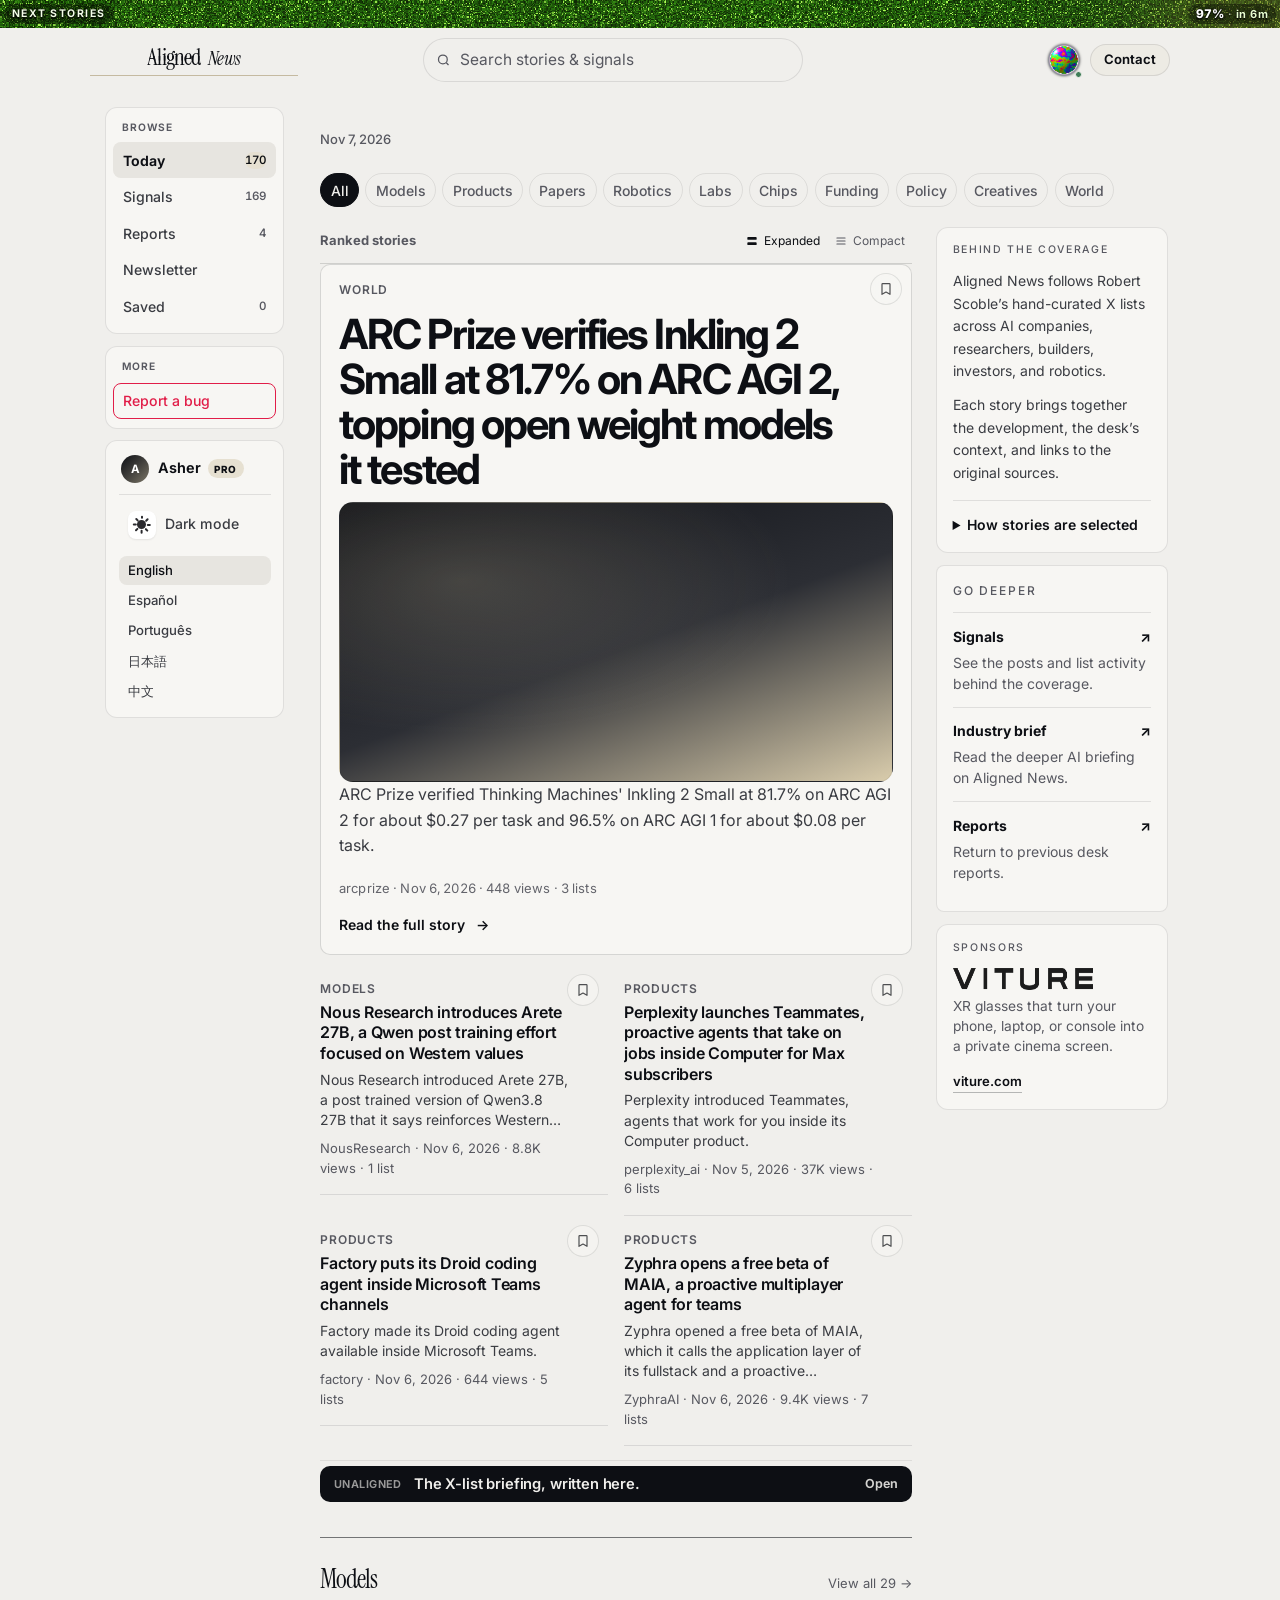
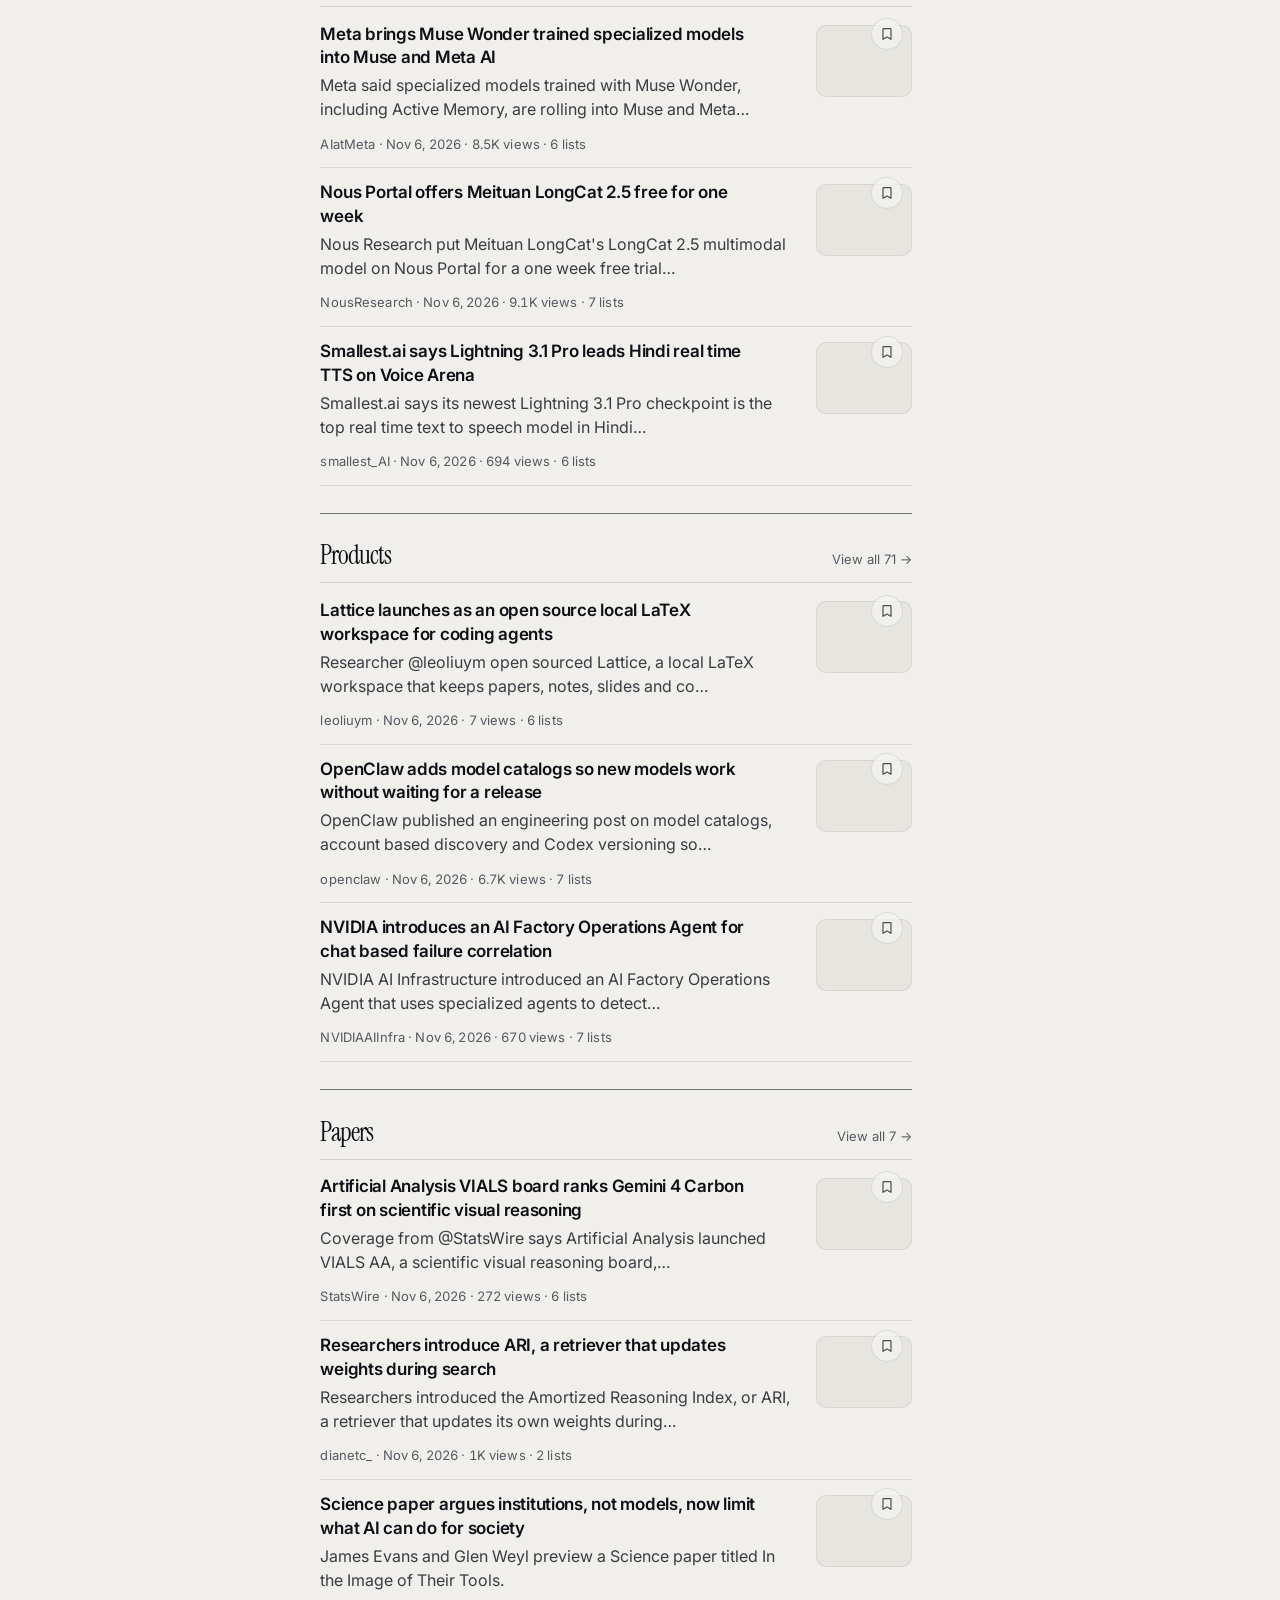
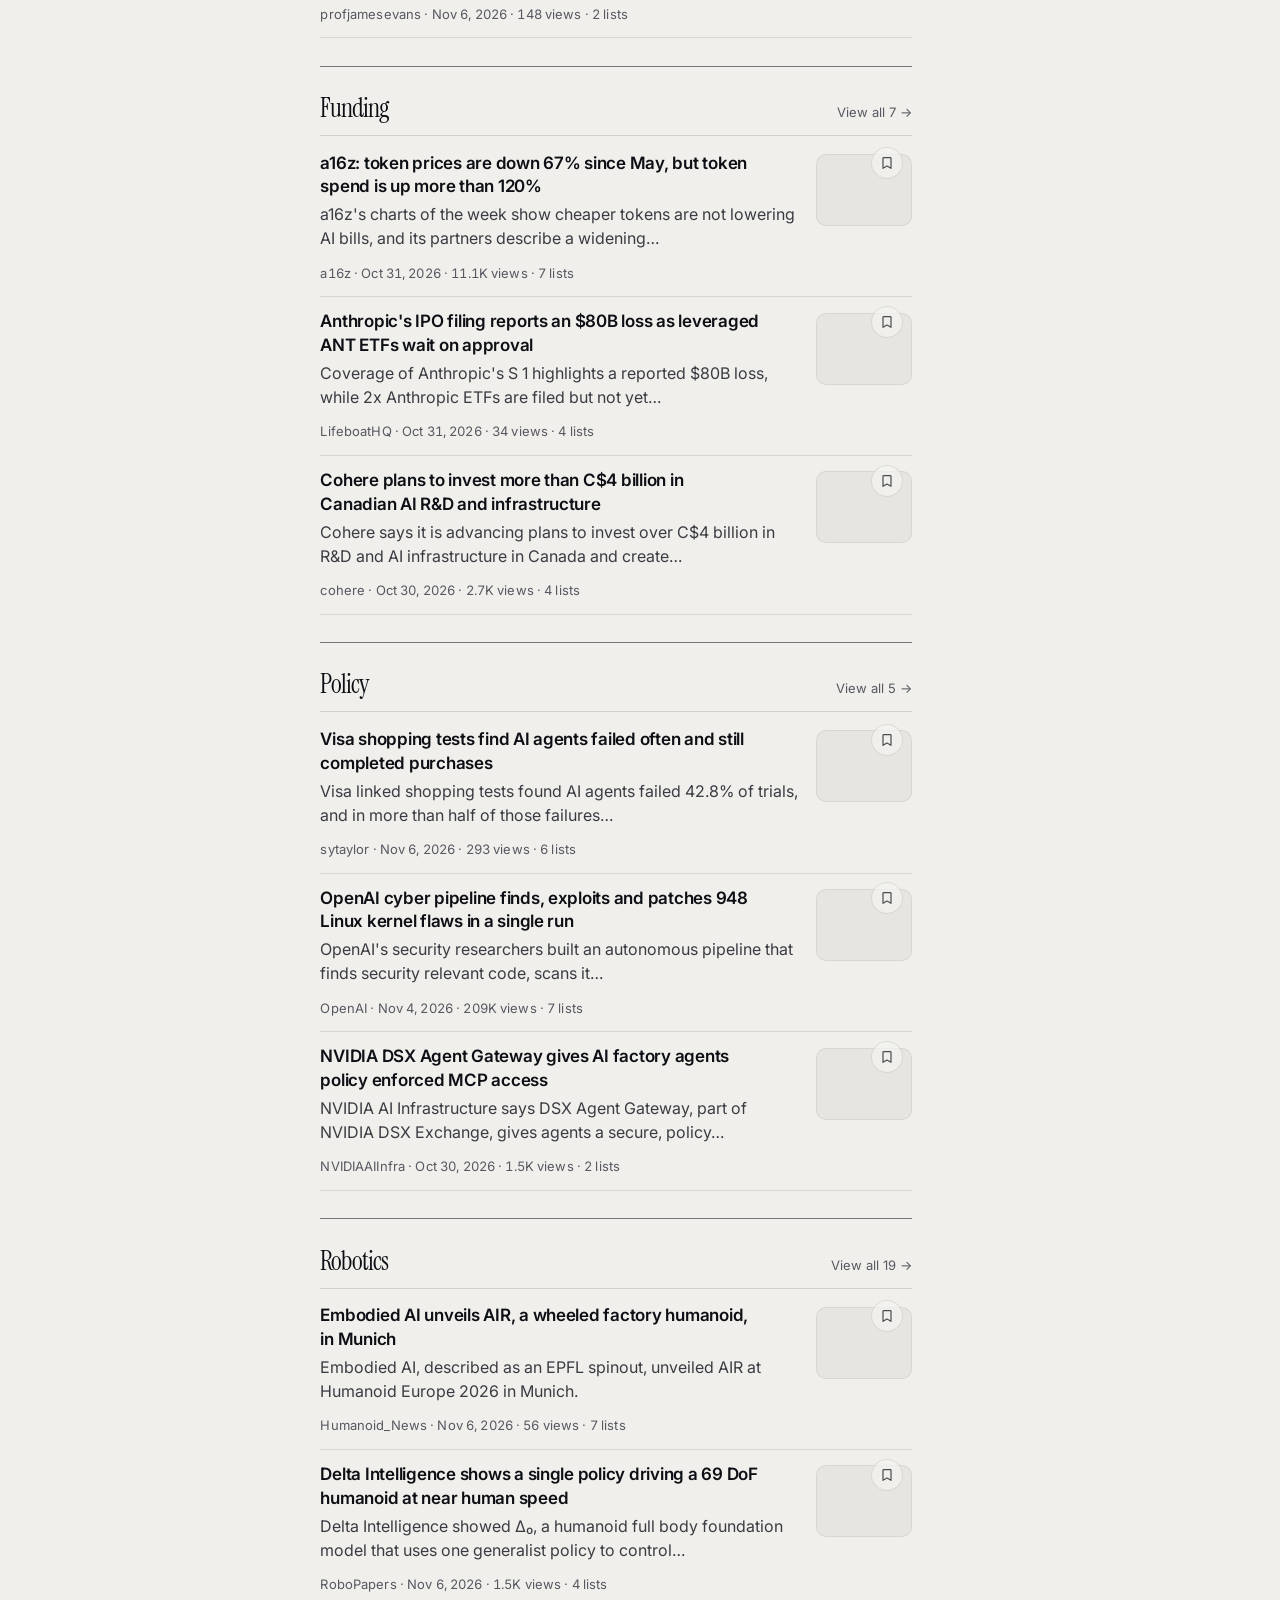
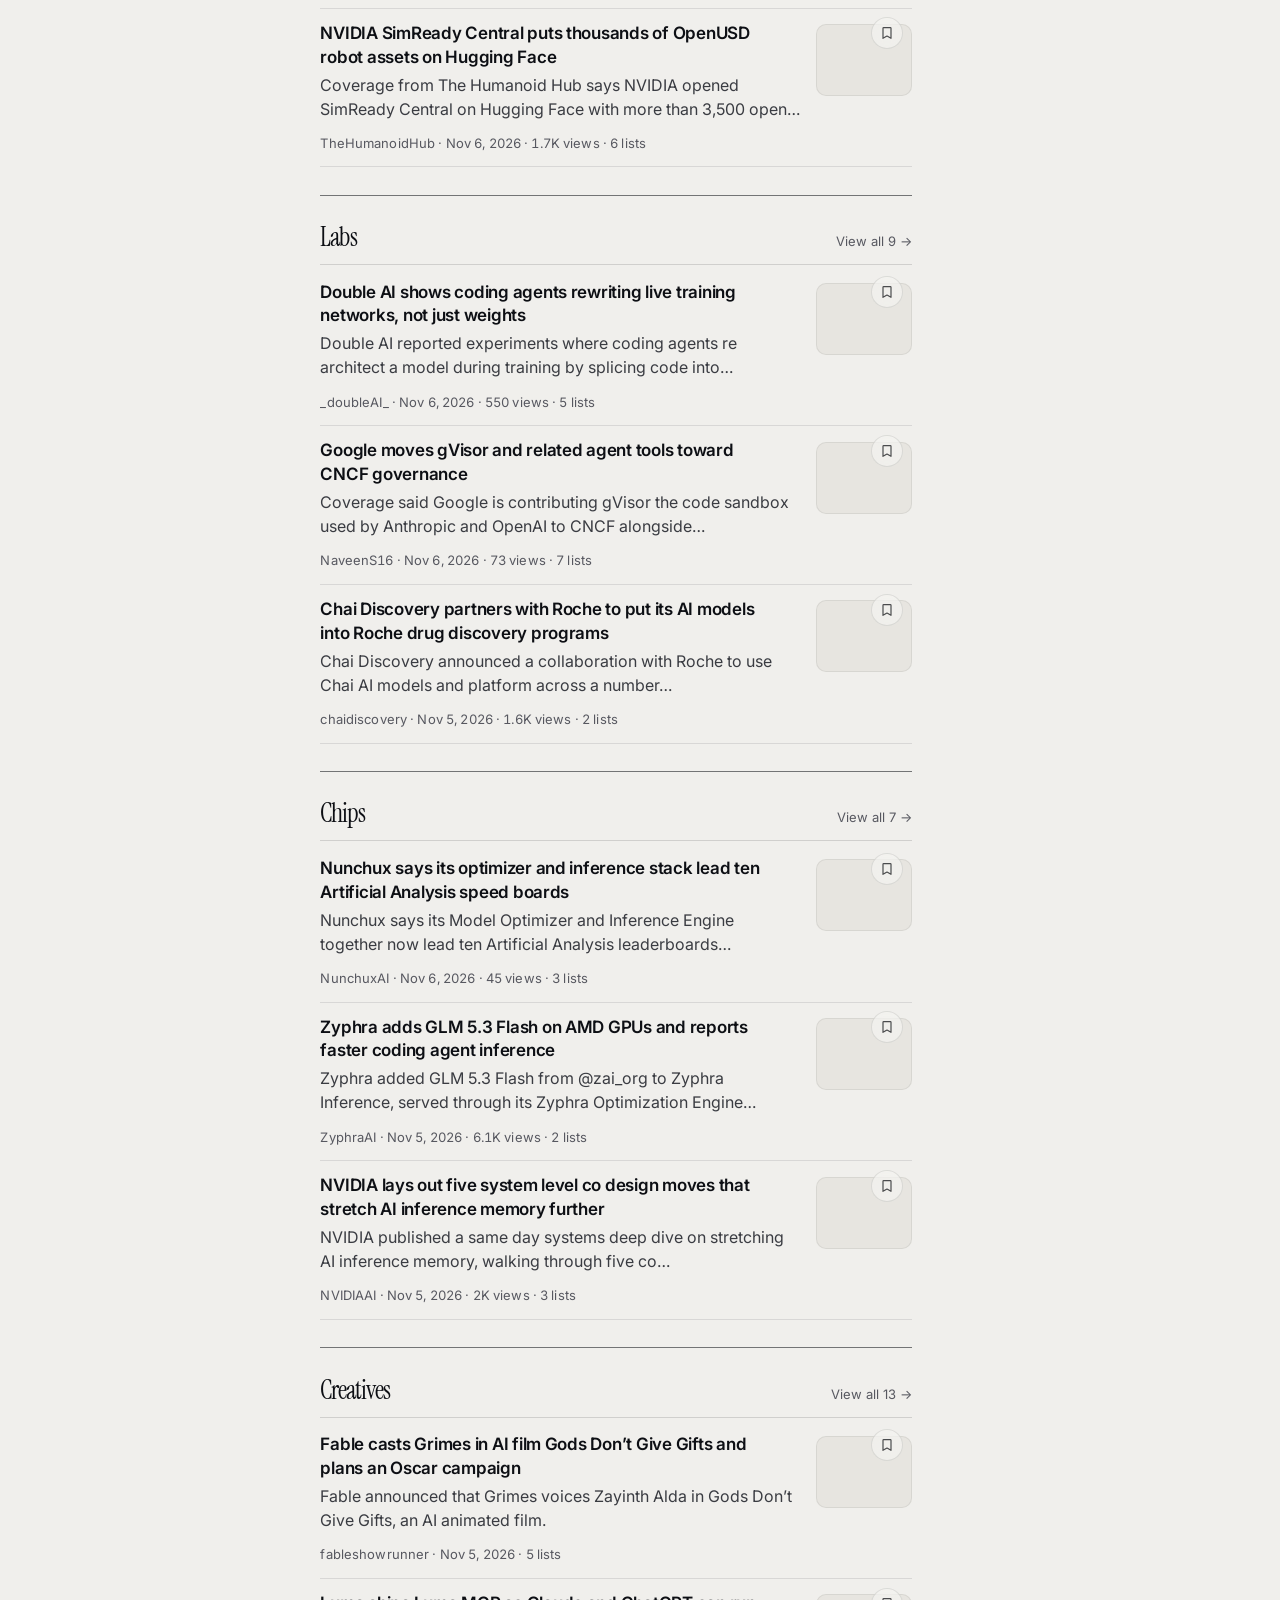
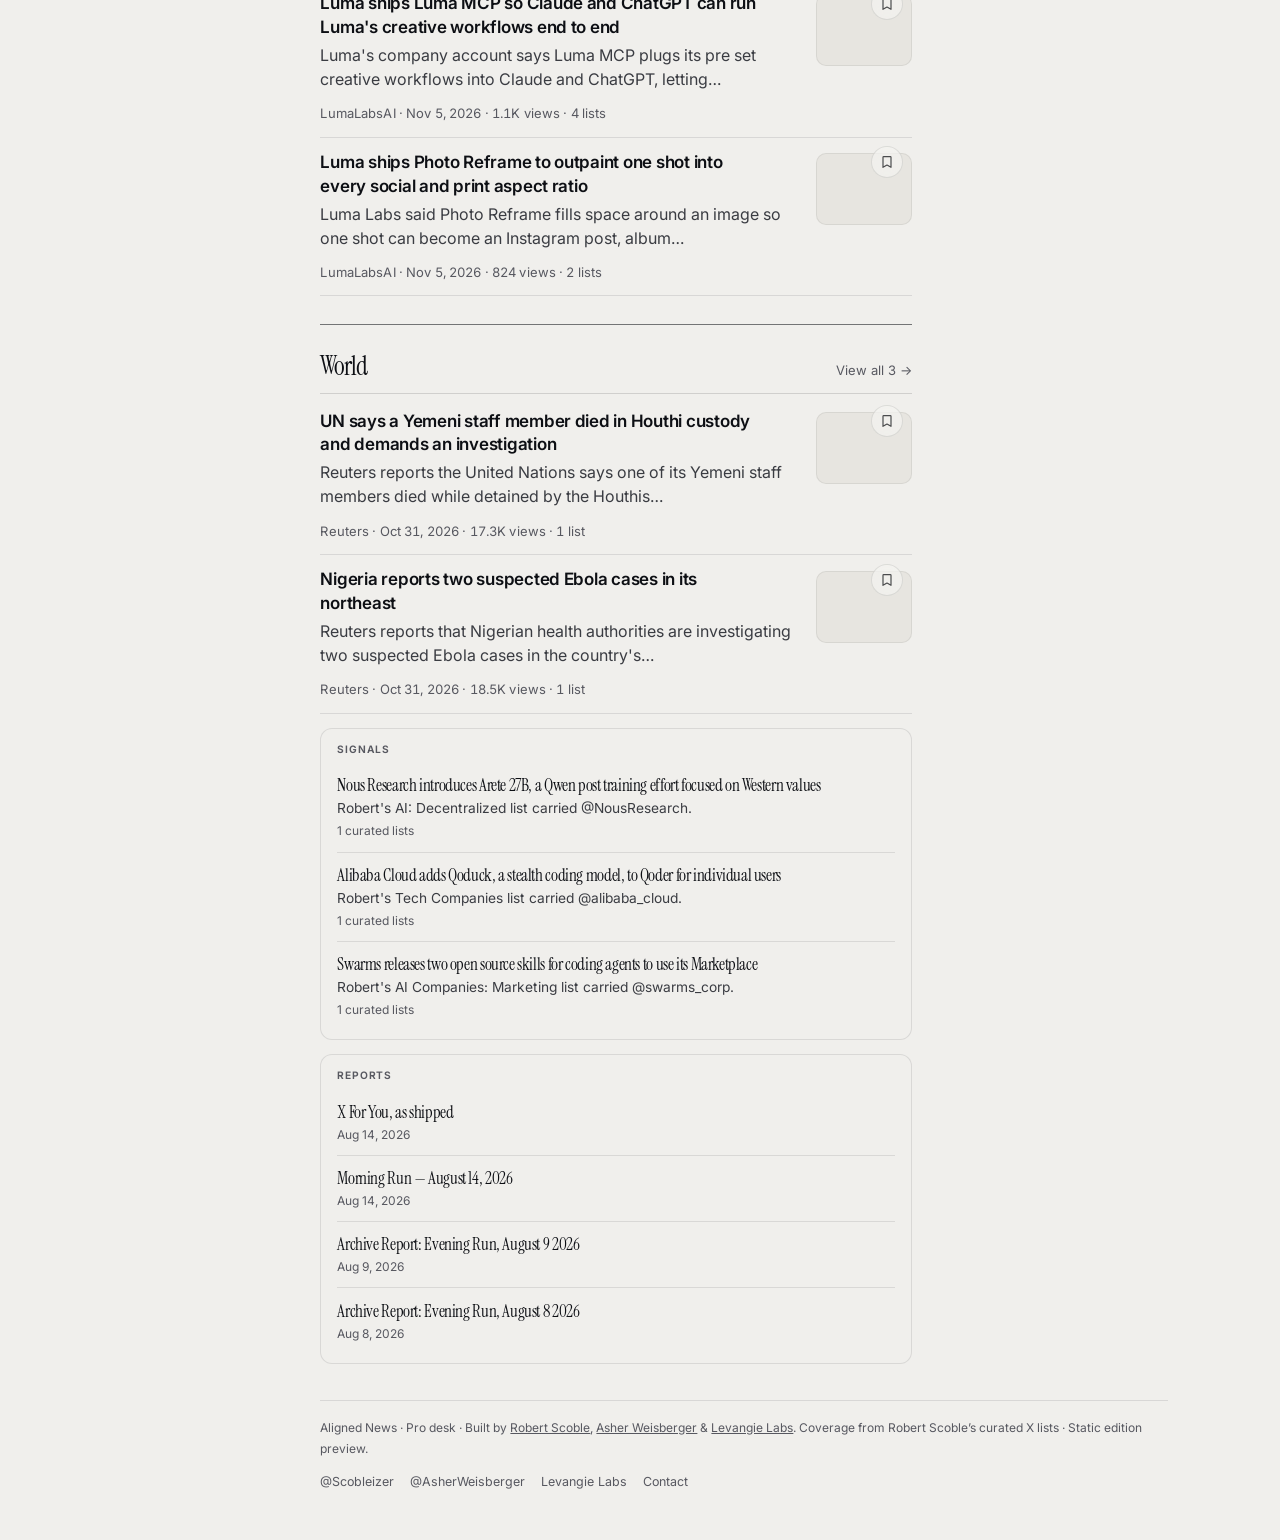
==== index.html @ 4a5cf715 "Aligned News Sat 2026-11-07: ARC Prize Inkling 2 Small desk 170 (an314)" ====
<!DOCTYPE html>
<html lang="en" data-desk-shell="1">
<head>
<meta charset="UTF-8" />
<meta name="viewport" content="width=device-width, initial-scale=1, viewport-fit=cover" />
<meta name="theme-color" content="#F0EFEC" />
<meta name="mobile-web-app-capable" content="yes" />
<meta name="apple-mobile-web-app-capable" content="yes" />
<meta name="apple-mobile-web-app-title" content="Aligned News" />
<meta name="apple-mobile-web-app-status-bar-style" content="default" />
<link rel="apple-touch-icon" href="icons/apple-touch-icon.png?v=an314" />
<link rel="manifest" href="manifest.json?v=an314" />
<title>Today · Aligned News</title>
<meta name="description" content="Aligned News — AI signal from 63 curated X lists. Ranked from Scoble’s lists, not ads." />
<link rel="icon" href="data:image/svg+xml,%3Csvg xmlns='http://www.w3.org/2000/svg' viewBox='0 0 64 64'%3E%3Crect width='64' height='64' rx='14' fill='%230D0F14'/%3E%3Cpath d='M18 42 L32 14 L46 42 Z' fill='none' stroke='%23fff' stroke-width='4.5' stroke-linejoin='round'/%3E%3Ccircle cx='32' cy='46' r='3.2' fill='%23fff'/%3E%3C/svg%3E" />
<link rel="preconnect" href="https://fonts.googleapis.com" />
<link rel="preconnect" href="https://fonts.gstatic.com" crossorigin />
<link href="https://fonts.googleapis.com/css2?family=Instrument+Serif:ital,wght@0,400;0,500;1,400;1,500&family=Inter:wght@400;500;600;700;800&family=Source+Serif+4:opsz,wght@8..60,400;8..60,600;8..60,700&display=swap" rel="stylesheet" />
<style id="an218-fonts">html:not(.fonts-ready) .brand-align-half,html:not(.fonts-ready) .brand-align-sub em{opacity:0!important;animation:none!important;visibility:hidden!important}</style>
<script>(function(){function r(){document.documentElement.classList.add("fonts-ready")}try{if(document.fonts&&document.fonts.ready)document.fonts.ready.then(r);else r()}catch(e){r()}setTimeout(r,1600)})();</script>
<link rel="stylesheet" href="styles.css?v=an314" />
</head>
<body data-page="today">
<a class="reader-skip" href="#main-content">Skip to stories</a>
  <div class="load-bar" id="loadBar" hidden aria-hidden="true"><div class="load-bar-inner"></div></div>

<div class="app">
    <header class="topbar">
      <button class="menu-btn" id="menuToggle" type="button" aria-label="Open menu" data-i18n-aria="open_menu" aria-expanded="false">
        <svg width="18" height="18" viewBox="0 0 24 24" fill="none" stroke="currentColor" stroke-width="2"><path d="M4 7h16M4 12h16M4 17h16"/></svg>
      </button>
      <a class="brand brand-align" href="index.html" aria-label="Aligned News">
        <span class="brand-align-mark" aria-hidden="true">
          <span class="brand-align-half brand-align-top">Aligned</span>
          <span class="brand-align-half brand-align-bot">Aligned</span>
        </span>
        <span class="brand-align-sub full"><em>News</em></span>
      </a>
      <p class="brand-tagline" title="Product promise" data-i18n="tagline">AI signal from 63 curated X lists</p>
      <div class="top-search">
        <svg width="15" height="15" viewBox="0 0 24 24" fill="none" stroke="currentColor" stroke-width="2" aria-hidden="true"><circle cx="11" cy="11" r="7"/><path d="M20 20l-3.5-3.5"/></svg>
        <label class="sr-only" for="searchInput" data-i18n="search_label">Search</label>
        <input id="searchInput" type="search" placeholder="Search stories &amp; signals" data-i18n-placeholder="search_ph" autocomplete="off" />
      </div>
      <div class="top-actions">
        <div class="think-status" id="thinkStatus" hidden aria-live="polite" aria-hidden="true">
          <span class="think-status-dot" aria-hidden="true"></span>
          <span class="think-status-text" id="thinkStatusText" data-i18n="loading">Loading…</span>
        </div>
        <div class="live-pill" id="livePill" title="Live desk" data-i18n-title="live_desk">
          <span class="live-dot" aria-hidden="true"></span>
          <span class="live-label">LIVE</span>
          <span class="live-time" id="liveTime">…</span>
        </div>
        <button type="button" class="tool-toggle chrome-toggle" id="chromeToggle" aria-pressed="false" title="Hide desk for more feed space">Focus</button>
        <button type="button" class="gm-widget" id="godModeWidget" aria-label="Open God Mode" title="God Mode">
          <span class="gm-widget-atm" aria-hidden="true"></span>
          <canvas class="gm-widget-globe" width="72" height="72" aria-hidden="true"></canvas>
          <span class="gm-widget-pulse" aria-hidden="true"></span>
        </button>
        <a class="topbar-collaborations" href="https://agentdashboard.cloud/connect" target="_blank" rel="noopener noreferrer">Contact</a>
        <a class="auth-cta" id="authCta" href="auth.html"><span data-i18n="sign_up_login">Sign up / Login</span></a>
      </div>
    </header>

    <div class="backdrop" id="backdrop"></div>
    <aside class="sidebar" id="sidebar" aria-label="Primary" data-i18n-aria="primary"></aside>

    <main class="main" id="main-content" tabindex="-1">
      <div class="page page-enter">
        <section class="reader-overview reader-overview-quiet" aria-label="Edition">
          <p class="reader-edition" id="editionMeta"></p>
          <h1 id="pageTitle" class="sr-only">Today</h1>
        </section>


        <div class="chips-home" id="chipsHome"><div class="chips" id="chips" role="toolbar" aria-label="Filter by topic" data-i18n-aria="filter_topic"></div></div>
        <section class="intel-strip" id="intelStrip" aria-label="Desk glance" data-i18n-aria="desk_glance_aria" hidden></section>
        <div class="foryou" id="forYou" hidden></div>
        <div class="status loading" id="loadStatus" aria-busy="true"></div>

        <div class="page-layout">
          <div class="page-primary">
            <div class="feed-module">
              <div class="feed-module-head">
                <h2 class="module-label" id="feedHeading">Ranked stories</h2>
                <div class="feed-module-tools">
                <a class="feed-collabs" href="https://agentdashboard.cloud/connect" target="_blank" rel="noopener noreferrer" data-i18n="collabs">Collabs</a>
                <div class="density-seg" id="densityToggle" role="group" aria-label="Feed density" data-i18n-aria="feed_density">
                  <button type="button" class="density-seg-btn is-active" data-density-mode="comfortable" aria-pressed="true" title="Expanded" data-i18n-title="expanded">
                    <svg width="14" height="14" viewBox="0 0 24 24" aria-hidden="true"><rect x="4" y="5" width="16" height="5" rx="1.6" fill="currentColor"/><rect x="4" y="14" width="16" height="5" rx="1.6" fill="currentColor"/></svg>
                    <span class="sr-only" data-i18n="expanded">Expanded</span>
                  </button>
                  <button type="button" class="density-seg-btn" data-density-mode="compact" aria-pressed="false" title="Compact" data-i18n-title="compact">
                    <svg width="14" height="14" viewBox="0 0 24 24" fill="none" stroke="currentColor" stroke-width="1.8" stroke-linecap="round" aria-hidden="true"><path d="M5 7h14M5 12h14M5 17h14"/></svg>
                    <span class="sr-only" data-i18n="compact">Compact</span>
                  </button>
                </div>
              </div>
              </div>
              <div class="reader-results"><p id="resultCount" role="status" aria-live="polite"></p><p class="reader-data-key">List counts show coverage across Scoble’s curated lists.</p><button id="clearFilters" type="button" hidden>Clear filters</button></div>
              <ol class="feed" id="feed"></ol>
            </div>
            <section class="desk-mod" id="todaySignalsMod" aria-label="Signals" data-i18n-aria="signals">
              <h2 class="module-label"><a href="signals.html" data-i18n="signals">Signals</a></h2>
              <ul class="desk-mod-list" id="todaySignalsList"></ul>
            </section>
            <section class="desk-mod" id="todayReportsMod" aria-label="Reports" data-i18n-aria="reports">
              <h2 class="module-label"><a href="reports.html" data-i18n="reports">Reports</a></h2>
              <ul class="desk-mod-list" id="todayReportsList"></ul>
            </section>
          </div>
          <aside class="page-rail" id="pageRail" aria-label="Sidebar modules" data-i18n-aria="sidebar_modules">
            <section class="rail-card reader-background" aria-labelledby="coverageHeading">
              <h2 class="rail-title" id="coverageHeading">Behind the coverage</h2>
              <p>Aligned News follows Robert Scoble’s hand-curated X lists across AI companies, researchers, builders, investors, and robotics.</p>
              <p>Each story brings together the development, the desk’s context, and links to the original sources.</p>
              <details class="reader-method"><summary>How stories are selected</summary><p>The lead follows the desk’s story order. Topic sections surface stories carried across multiple lists, then recent posts.</p><p>A list count measures where a post appeared. It does not mean independent sources confirmed it. X views measure attention.</p></details>
            </section>
            <section class="rail-card reader-rail">
              <h2 class="rail-title">Go deeper</h2>
              <a class="reader-route" href="signals.html"><strong>Signals <span aria-hidden="true">↗</span></strong><span>See the posts and list activity behind the coverage.</span></a>
              <a class="reader-route" href="https://alignednews.com/ai"><strong>Industry brief <span aria-hidden="true">↗</span></strong><span>Read the deeper AI briefing on Aligned News.</span></a>
              <a class="reader-route" href="reports.html"><strong>Reports <span aria-hidden="true">↗</span></strong><span>Return to previous desk reports.</span></a>
            </section>
            <section class="rail-card rail-card-partners" id="partnersRail">
              <h2 class="rail-title" data-i18n="sponsors">Sponsors</h2>
              <a class="partners-brand" href="https://www.viture.com/" target="_blank" rel="noopener noreferrer">
                <img class="partners-logo" src="viture-logo.png" alt="VITURE" />
              </a>
              <p class="partners-line" data-i18n="viture_line">XR glasses that turn your phone, laptop, or console into a private cinema screen.</p>
              <a class="partners-link" href="https://www.viture.com/" target="_blank" rel="noopener noreferrer">viture.com</a>
            </section>
            <section class="rail-card" id="provenanceRail">
              <h2 class="rail-title" data-i18n="topics">Topics</h2>
              <p class="vibe-body" id="provenanceCopy" data-i18n="topics_copy">Filter by topic — list provenance stays in each row.</p>
              <div class="section-cloud" id="sectionCloud"></div>
            </section>
            <section class="rail-card" id="vibeRail">
              <h2 class="rail-title" data-i18n="last7">Last 7 days</h2>
              <p class="vibe-body" id="vibeCopy" data-i18n="last7_copy">Desk velocity across models, agents, and companies.</p>
              <div id="vibeStats"></div>
            </section>
          </aside>
        </div>

        <footer class="site-footer">
          <p class="footer-about">Aligned News · Pro desk · Built by <a href="https://x.com/Scobleizer" target="_blank" rel="noopener">Robert Scoble</a>, <a href="https://x.com/AsherWeisberger" target="_blank" rel="noopener">Asher Weisberger</a> &amp; <a href="https://levangielabs.com" target="_blank" rel="noopener">Levangie Labs</a>. 63 curated X lists · 100,000+ accounts · Updated live.</p>
          <div class="footer-links">
            <a href="https://x.com/Scobleizer" target="_blank" rel="noopener noreferrer">@Scobleizer</a>
            <a href="https://x.com/AsherWeisberger" target="_blank" rel="noopener noreferrer">@AsherWeisberger</a>
            <a href="https://levangielabs.com" target="_blank" rel="noopener noreferrer">Levangie Labs</a>
            <a href="mailto:scobleizer@gmail.com">Contact</a>
          </div>
        </footer>
      </div>
    </main>
  </div>
  <script src="i18n.js?v=an314"></script>
  <script src="an-saved.js?v=an314"></script>
  <script src="app.js?v=an314"></script>
</body>
</html>
---- styles.css ----
/* Aligned News — Pro reader */
@font-face {
  font-family: "Instrument Fallback";
  src: local("Georgia"), local("Palatino Linotype"), local("Times New Roman");
  size-adjust: 108%;
  ascent-override: 92%;
  descent-override: 22%;
  line-gap-override: 0%;
}
:root {
  --bg: #F0EFEC;
  --bg-elev: #F7F6F3;
  --bg-soft: #E7E5E0;
  --bg-wash: color-mix(in srgb, #D9CCAC 28%, #F0EFEC);
  --text: #0D0F14;
  --text-secondary: #3A3C42;
  --muted: #575860;
  --border: rgba(13, 15, 20, 0.10);
  --border-strong: rgba(13, 15, 20, 0.14);
  --sand: #D9CCAC;
  --accent: #0D0F14;
  --accent-deep: #0D0F14;
  --accent-soft: color-mix(in srgb, #D9CCAC 42%, #F0EFEC);
  --link: #0D0F14;
  --link-hover: #0D0F14;
  --chip: #F7F6F3;
  --chip-active: #0D0F14;
  --chip-active-text: #F0EFEC;
  --danger: #b45309;
  --live: #3f7d57;
  --sidebar-w: 196px;
  --drops-bar-h: 28px;
  --topbar-h: calc(56px + env(safe-area-inset-top, 0px) + var(--drops-bar-h));
  --radius: 16px;
  --radius-sm: 11px;
  --shadow: 0 1px 2px rgba(13, 15, 20, 0.04), 0 8px 24px rgba(13, 15, 20, 0.04);
  --shadow-hover: 0 4px 10px rgba(13, 15, 20, 0.06), 0 18px 40px rgba(13, 15, 20, 0.08);
  --shadow-lead: 0 2px 6px rgba(13, 15, 20, 0.05), 0 18px 40px rgba(13, 15, 20, 0.06);
  --font: "Inter", system-ui, -apple-system, "Segoe UI", Roboto, sans-serif;
  --serif: "Source Serif 4", "Iowan Old Style", "Palatino Linotype", Palatino, Georgia, serif;
  --display: "Instrument Serif", "Instrument Fallback", "Source Serif 4", Georgia, serif;
  --body-size: 15.5px;
  --title-size: 1.2rem;
  --row-gap: 0;
  --measure: 68ch;
  --desk-max: min(1180px, 100%);
  --ease-out: cubic-bezier(0.16, 1, 0.3, 1);
  --ease-soft: cubic-bezier(0.22, 1, 0.36, 1);
  --ease-spring: cubic-bezier(0.22, 1, 0.36, 1);
  --ease-story: cubic-bezier(0.16, 1, 0.3, 1);
  --ease-line: cubic-bezier(0.22, 1, 0.36, 1);
}
@media (max-width: 860px) {
  :root { --drops-bar-h: 26px; }
}

html[data-theme="dark"] {
  --bg: #131315;
  --bg-elev: #1a1a1c;
  --bg-soft: #222226;
  --bg-wash: rgba(217, 204, 172, 0.08);
  --text: #ECECEE;
  --text-secondary: #c4c4ca;
  --muted: #8a8a92;
  --border: rgba(255, 255, 255, 0.10);
  --border-strong: rgba(255, 255, 255, 0.14);
  --sand: #D9CCAC;
  --accent: #D9CCAC;
  --accent-deep: #D9CCAC;
  --accent-soft: rgba(217, 204, 172, 0.12);
  --link: #D9CCAC;
  --link-hover: #D9CCAC;
  --chip: #1a1a1c;
  --chip-active: #ECECEE;
  --chip-active-text: #131315;
  --shadow: 0 1px 2px rgba(0, 0, 0, 0.35), 0 8px 24px rgba(0, 0, 0, 0.28);
  --shadow-hover: 0 8px 28px rgba(0, 0, 0, 0.4);
  --shadow-lead: 0 8px 36px rgba(0, 0, 0, 0.4);
}

html[data-density="compact"] {
  --body-size: 13.5px;
  --title-size: 0.98rem;
  --row-gap: 0;
}

*, *::before, *::after { box-sizing: border-box; }
html {
  color-scheme: light;
  scroll-behavior: smooth;
  overflow-x: clip;
}
html[data-theme="dark"] { color-scheme: dark; }
body {
  margin: 0;
  font-family: var(--font);
  font-size: var(--body-size);
  line-height: 1.5;
  color: var(--text);
  background:
    radial-gradient(1200px 480px at 12% -10%, color-mix(in srgb, var(--sand) 16%, transparent), transparent 55%),
    radial-gradient(900px 420px at 88% 0%, color-mix(in srgb, var(--sand) 9%, transparent), transparent 50%),
    var(--bg);
  -webkit-font-smoothing: antialiased;
  text-rendering: optimizeLegibility;
  overflow-x: clip;
  max-width: 100%;
}
img { max-width: 100%; height: auto; display: block; }
svg { max-width: 100%; }
a { color: var(--link); text-decoration: none; }
a:hover { color: var(--link-hover); }
button, input { font: inherit; }
:focus-visible {
  outline: 2px solid var(--accent);
  outline-offset: 2px;
}
.chip:focus-visible,
.feed-row a:focus-visible,
.lead-card a:focus-visible,
.nav-link:focus-visible,
.side-nav a:focus-visible,
.btn:focus-visible,
.tool-toggle:focus-visible,
.feed-collabs:focus-visible,
.icon-btn:focus-visible,
.menu-btn:focus-visible,
button:focus-visible {
  outline: 2px solid var(--accent);
  outline-offset: 2px;
  border-radius: 10px;
}
.chip:focus-visible {
  border-radius: 999px;
}

.sr-only {
  position: absolute; width: 1px; height: 1px; padding: 0; margin: -1px;
  overflow: hidden; clip: rect(0,0,0,0); border: 0;
}

/* Shell */
.app {
  min-height: 100vh;
  min-width: 0;
  max-width: 100%;
  width: 100%;
  display: grid;
  grid-template-columns: minmax(0, 1fr);
  grid-template-rows: var(--topbar-h) 1fr;
  grid-template-areas:
    "topbar"
    "main";
}

.topbar {
  grid-area: topbar;
  position: sticky;
  top: 0;
  z-index: 40;
  display: flex;
  align-items: center;
  gap: 0.5rem;
  padding: 0 1.25rem;
  min-width: 0;
  max-width: 100%;
  width: 100%;
  /* Always solid — never let feed bleed through while sticky */
  background: var(--bg);
  backdrop-filter: none;
  -webkit-backdrop-filter: none;
  border-bottom: none;
  box-shadow: none;
  overflow: visible;
  transition: box-shadow 0.2s ease, border-color 0.2s ease;
}
.topbar.is-scrolled {
  border-bottom: 1px solid color-mix(in srgb, var(--border) 70%, transparent);
  box-shadow: 0 8px 24px rgba(12, 13, 16, 0.06);
}
html[data-theme="dark"] .topbar.is-scrolled {
  box-shadow: 0 8px 24px rgba(0, 0, 0, 0.35);
}
.brand {
  display: inline-flex;
  align-items: center;
  gap: 0;
  color: var(--text);
  text-decoration: none;
  font-weight: 800;
  letter-spacing: -0.04em;
  font-size: 1.12rem;
  flex-shrink: 0;
  line-height: 1.25;
  overflow: visible;
}
.brand:hover { text-decoration: none; color: var(--text); }
.brand em { font-style: normal; font-weight: 550; color: var(--muted); margin-left: 0.18rem; letter-spacing: -0.03em; }

/* Aligned wordmark — inverse of Unaligned: halves settle into one piece */
.brand-align {
  position: relative;
  gap: 0;
  align-items: baseline;
  padding-bottom: 0.14em;
}
.brand-align::after {
  content: "";
  position: absolute;
  left: 0;
  right: 0;
  bottom: 0;
  height: 1px;
  background: color-mix(in srgb, var(--sand) 88%, var(--text));
  transform: scaleX(0);
  transform-origin: left center;
  animation: brand-hairline 0.55s var(--ease-line) 1.05s both;
  pointer-events: none;
}
@keyframes brand-hairline {
  from { transform: scaleX(0); opacity: 0; }
  to { transform: scaleX(1); opacity: 0.9; }
}
.brand-align-mark {
  position: relative;
  display: inline-grid;
  grid-template-columns: 1fr;
  grid-template-rows: 1fr;
  isolation: isolate;
  /* Never clip descenders (g) — horizontal snap stays within letterforms */
  overflow: visible;
  padding-bottom: 0.15em;
  font-family: var(--display);
  font-weight: 500;
  letter-spacing: -0.04em;
  line-height: 1.25;
}
.brand-align-half {
  grid-area: 1 / 1;
  display: block;
  white-space: nowrap;
  backface-visibility: hidden;
  line-height: 1.2;
  padding-bottom: 0.08em;
}
.brand-align-top {
  /* Bias split above baseline so bottom half owns the full g descender */
  clip-path: inset(0 0 42% 0);
  animation: brand-align-in-top 0.82s var(--ease-story) both;
}
.brand-align-bot {
  clip-path: inset(42% 0 0 0);
  animation: brand-align-in-bot 0.82s var(--ease-story) both;
}
.brand-align-sub {
  display: inline-flex;
  align-items: baseline;
  margin-left: 0.25rem; /* breath between Aligned + News when settled */
  will-change: auto;
}
.brand-align-sub em {
  font-family: var(--display);
  font-style: italic;
  font-weight: 400;
  color: var(--text);
  letter-spacing: -0.03em;
  display: inline-block;
  animation: brand-news-dock 1.12s var(--ease-story) 0.22s both;
}
@keyframes brand-align-in-top {
  from { transform: translateX(-6px); }
  to { transform: translateX(0); }
}
@keyframes brand-align-in-bot {
  from { transform: translateX(6px); }
  to { transform: translateX(0); }
}
/* Listening while desk loads — subtle drift apart (clipped by mark), then settle */
@keyframes brand-listen-top {
  0%, 100% { transform: translateX(-3px); }
  50% { transform: translateX(-6px); }
}
@keyframes brand-listen-bot {
  0%, 100% { transform: translateX(3px); }
  50% { transform: translateX(6px); }
}
/* News docks from space onto Aligned — not a left/right split */
@keyframes brand-news-dock {
  0% {
    opacity: 0;
    letter-spacing: 0.10em;
    filter: blur(4px);
    clip-path: inset(0 -12% 0 48%);
  }
  100% {
    opacity: 1;
    letter-spacing: -0.03em;
    filter: blur(0);
    clip-path: inset(0 -12% 0 -8%);
  }
}
/* Subtle cosmic orbit shimmer on News while loading — no drift into Aligned */
@keyframes brand-news-orbit {
  0%, 100% { opacity: 0.92; letter-spacing: -0.03em; filter: blur(0); }
  50% { opacity: 1; letter-spacing: -0.01em; filter: blur(0); }
}
/* Siri/ocean load retired — brand stays calm while skeleton loads */
html[data-loading="1"] .brand-align-top,
html[data-loading="1"] .brand-align-bot,
html[data-loading="1"] .brand-align-sub em,
body.siri-glow .brand-align-top,
body.siri-glow .brand-align-bot,
body.siri-glow .brand-align-sub em {
  animation: none !important;
}
@media (prefers-reduced-motion: reduce) {
  .brand-align-top,
  .brand-align-bot,
  .brand-align-sub em,
  html[data-loading="1"] .brand-align-top,
  html[data-loading="1"] .brand-align-bot,
  html[data-loading="1"] .brand-align-sub em,
  body.siri-glow .brand-align-top,
  body.siri-glow .brand-align-bot,
  body.siri-glow .brand-align-sub em {
    animation: none !important;
    transform: none !important;
    filter: none !important;
    opacity: 1 !important;
    letter-spacing: normal !important;
    text-shadow: none !important;
  }
}

.brand-tagline {
  margin: 0;
  font-size: 0.78rem;
  font-weight: 500;
  color: var(--muted);
  letter-spacing: -0.01em;
  white-space: nowrap;
  max-width: 240px;
  overflow: hidden;
  text-overflow: ellipsis;
}

.menu-btn, .icon-btn {
  appearance: none;
  border: 1px solid var(--border);
  background: var(--bg-elev);
  color: var(--text-secondary);
  width: 36px; height: 36px;
  border-radius: 11px;
  display: inline-flex; align-items: center; justify-content: center;
  cursor: pointer;
  box-shadow: var(--shadow);
  transition: background 0.18s var(--ease-soft), color 0.18s var(--ease-soft), transform 0.18s var(--ease-soft);
}
.menu-btn { display: none; }
.icon-btn:hover, .menu-btn:hover { background: var(--bg-soft); color: var(--text); }
.icon-btn:active, .menu-btn:active { transform: scale(0.96); }

.top-search {
  flex: 1 1 auto;
  min-width: 0;
  max-width: 380px;
  margin: 0 auto;
  position: relative;
}
.top-search input {
  width: 100%;
  min-width: 0;
  max-width: 100%;
  border: 1px solid var(--border);
  background: var(--bg);
  color: var(--text);
  border-radius: 999px;
  padding: 0.58rem 1rem 0.58rem 2.3rem;
  transition: border-color 0.18s var(--ease-soft), box-shadow 0.18s var(--ease-soft);
}
.top-search svg {
  position: absolute; left: 0.85rem; top: 50%; transform: translateY(-50%);
  color: var(--muted); pointer-events: none;
}
.top-search input::placeholder { color: var(--muted); }
.top-search input:focus {
  outline: none;
  border-color: color-mix(in srgb, var(--accent) 45%, var(--border));
  box-shadow: 0 0 0 3px var(--accent-soft);
}

.top-actions {
  display: flex; align-items: center; gap: 0.5rem; margin-left: auto;
  flex-shrink: 1;
  min-width: 0;
}


.live-pill {
  display: inline-flex;
  align-items: center;
  gap: 0.32rem;
  border: 1px solid color-mix(in srgb, var(--live) 22%, var(--border));
  background: color-mix(in srgb, var(--live) 6%, var(--bg-elev));
  border-radius: 999px;
  padding: 0.26rem 0.58rem 0.26rem 0.48rem;
  font-size: 0.72rem;
  font-weight: 550;
  color: var(--text-secondary);
  box-shadow: none;
}
.live-dot {
  width: 5px; height: 5px; border-radius: 999px;
  background: var(--live);
  box-shadow: 0 0 0 0 rgba(22, 163, 74, 0.35);
  animation: live-pulse 2.6s var(--ease-soft) infinite;
}
.live-label {
  letter-spacing: 0.08em;
  color: var(--live);
  font-weight: 750;
  font-size: 0.62rem;
}
.live-time { color: var(--muted); font-weight: 500; font-variant-numeric: tabular-nums; font-size: 0.7rem; }

/* Premium thinking / loading status capsule (companion to LIVE) */
.think-status {
  display: inline-flex;
  align-items: center;
  gap: 0.38rem;
  border: 1px solid color-mix(in srgb, #c084fc 28%, var(--border));
  background:
    linear-gradient(
      110deg,
      color-mix(in srgb, #6ea8ff 10%, var(--bg-elev)) 0%,
      color-mix(in srgb, #c084fc 12%, var(--bg-elev)) 45%,
      color-mix(in srgb, #f472b6 10%, var(--bg-elev)) 100%
    );
  border-radius: 999px;
  padding: 0.26rem 0.7rem 0.26rem 0.52rem;
  font-size: 0.72rem;
  font-weight: 600;
  color: var(--text-secondary);
  box-shadow:
    0 0 0 1px color-mix(in srgb, #c084fc 12%, transparent),
    0 0 18px color-mix(in srgb, #6ea8ff 18%, transparent);
  max-width: 15.5rem;
  opacity: 0;
  transform: translateY(2px) scale(0.98);
  pointer-events: none;
  transition: opacity 0.22s var(--ease-soft), transform 0.22s var(--ease-soft);
}
.think-status.is-on {
  opacity: 1;
  transform: translateY(0) scale(1);
}
/* Keep think-status off during load — skeleton is the load UX */
html[data-loading="1"] .think-status,
body.siri-glow .think-status {
  display: none !important;
  opacity: 0 !important;
}
.think-status[hidden] {
  display: none !important;
}
.think-status-dot {
  width: 6px;
  height: 6px;
  border-radius: 999px;
  flex-shrink: 0;
  background: linear-gradient(135deg, #6ea8ff, #c084fc, #f472b6);
  box-shadow: 0 0 0 0 color-mix(in srgb, #c084fc 40%, transparent);
  animation: think-dot-pulse 1.6s var(--ease-soft) infinite;
}
.think-status-text {
  white-space: nowrap;
  overflow: hidden;
  text-overflow: ellipsis;
  letter-spacing: -0.01em;
  background: linear-gradient(
    100deg,
    color-mix(in srgb, var(--text) 72%, #6ea8ff) 0%,
    #c084fc 35%,
    #f472b6 55%,
    color-mix(in srgb, var(--text) 72%, #67e8f9) 80%,
    color-mix(in srgb, var(--text) 72%, #6ea8ff) 100%
  );
  background-size: 220% 100%;
  -webkit-background-clip: text;
  background-clip: text;
  color: transparent;
  animation: think-shimmer 2.4s linear infinite;
  font-weight: 650;
}
html[data-theme="dark"] .think-status {
  background:
    linear-gradient(
      110deg,
      color-mix(in srgb, #6ea8ff 16%, var(--bg-elev)) 0%,
      color-mix(in srgb, #c084fc 18%, var(--bg-elev)) 45%,
      color-mix(in srgb, #f472b6 14%, var(--bg-elev)) 100%
    );
  box-shadow:
    0 0 0 1px color-mix(in srgb, #c084fc 18%, transparent),
    0 0 22px color-mix(in srgb, #6ea8ff 22%, transparent);
}
@keyframes think-shimmer {
  0% { background-position: 100% 50%; }
  100% { background-position: -100% 50%; }
}
@keyframes think-dot-pulse {
  0% { box-shadow: 0 0 0 0 color-mix(in srgb, #c084fc 45%, transparent); opacity: 1; }
  70% { box-shadow: 0 0 0 6px color-mix(in srgb, #c084fc 0%, transparent); opacity: 0.75; }
  100% { box-shadow: 0 0 0 0 color-mix(in srgb, #c084fc 0%, transparent); opacity: 1; }
}
body.siri-glow .live-pill {
  border-color: color-mix(in srgb, #c084fc 24%, var(--border));
  box-shadow: 0 0 14px color-mix(in srgb, #6ea8ff 14%, transparent);
}

@keyframes live-pulse {
  0% { box-shadow: 0 0 0 0 rgba(22, 163, 74, 0.35); opacity: 1; }
  70% { box-shadow: 0 0 0 5px rgba(22, 163, 74, 0); opacity: 0.85; }
  100% { box-shadow: 0 0 0 0 rgba(22, 163, 74, 0); opacity: 1; }
}

.user-pill {
  display: inline-flex; align-items: center; gap: 0.45rem;
  border: 1px solid var(--border);
  background: var(--bg-elev);
  border-radius: 999px;
  padding: 0.28rem 0.7rem 0.28rem 0.32rem;
  color: var(--text);
  font-size: 0.88rem;
  font-weight: 550;
  box-shadow: var(--shadow);
}
.avatar {
  width: 26px; height: 26px; border-radius: 999px;
  background: linear-gradient(135deg, #0D0F14, color-mix(in srgb, #D9CCAC 55%, #0D0F14));
  color: #fff; display: grid; place-items: center;
  font-size: 0.72rem; font-weight: 700;
}
.pro-badge {
  font-size: 0.62rem; font-weight: 800; letter-spacing: 0.06em;
  text-transform: uppercase; color: var(--accent);
  background: var(--accent-soft); border-radius: 999px; padding: 0.14rem 0.42rem;
}
.plan-badge {
  font-size: 0.62rem; font-weight: 800; letter-spacing: 0.06em;
  text-transform: uppercase; border-radius: 999px; padding: 0.14rem 0.42rem;
}
.plan-badge.plan-free {
  color: var(--muted);
  background: var(--bg-soft);
  border: 1px solid var(--border);
}
.upgrade-btn {
  text-decoration: none;
  display: inline-flex;
  align-items: center;
  justify-content: center;
  padding: 0.38rem 0.85rem;
  border-radius: 999px;
  font-size: 0.78rem;
  font-weight: 700;
  letter-spacing: 0.01em;
  white-space: nowrap;
  box-shadow: var(--shadow);
}


/* Sign up / Login CTA */
.auth-cta {
  display: inline-flex;
  align-items: center;
  justify-content: center;
  text-decoration: none;
  white-space: nowrap;
  border-radius: 999px;
  padding: 0.42rem 0.95rem;
  font-size: 0.8rem;
  font-weight: 700;
  letter-spacing: 0.01em;
  color: var(--bg) !important;
  background: var(--accent);
  border: 1px solid var(--accent);
  box-shadow: none;
  transition: background 0.15s ease, transform 0.15s ease, box-shadow 0.15s ease;
}
.auth-cta:hover {
  background: var(--accent-deep);
  color: var(--bg) !important;
  text-decoration: none;
  box-shadow: none;
}
.auth-cta:active { transform: translateY(1px); }
.user-pill.is-compact {
  padding: 0.2rem 0.55rem 0.2rem 0.28rem;
  font-size: 0.8rem;
  box-shadow: none;
  background: transparent;
  border-color: color-mix(in srgb, var(--border) 80%, transparent);
}
.user-pill.is-compact .avatar {
  width: 22px;
  height: 22px;
  font-size: 0.66rem;
}
.user-pill.is-compact .user-name {
  max-width: 5.5rem;
  overflow: hidden;
  text-overflow: ellipsis;
}
.user-pill[hidden] { display: none !important; }

/* Expand / compact density segmented control — lives in topbar */
.density-seg {
  display: inline-flex;
  align-items: center;
  gap: 0;
  padding: 2px;
  border-radius: 10px;
  background: var(--bg-soft);
  border: 1px solid var(--border);
  box-shadow: none;
  flex-shrink: 0;
}
html[data-theme="dark"] .density-seg {
  background: color-mix(in srgb, var(--bg-soft) 88%, #000);
}
.density-seg-btn {
  display: inline-flex;
  align-items: center;
  justify-content: center;
  width: 1.9rem;
  height: 1.55rem;
  border: 0;
  border-radius: 8px;
  background: transparent;
  color: var(--muted);
  cursor: pointer;
  padding: 0;
  transition: background 0.14s ease, color 0.14s ease, box-shadow 0.14s ease;
}
.density-seg-btn + .density-seg-btn {
  margin-left: 1px;
}
.density-seg-btn:hover {
  color: var(--text-secondary);
}
.density-seg-btn.is-active,
.density-seg-btn[aria-pressed="true"] {
  background: var(--bg-elev);
  color: var(--text);
  box-shadow: 0 1px 2px rgba(13, 15, 20, 0.08);
}
html[data-theme="dark"] .density-seg-btn.is-active,
html[data-theme="dark"] .density-seg-btn[aria-pressed="true"] {
  background: color-mix(in srgb, var(--bg-elev) 88%, #fff);
  color: var(--text);
  box-shadow: 0 1px 2px rgba(0, 0, 0, 0.35);
}
.density-seg-btn svg {
  display: block;
  flex-shrink: 0;
}
.page-tools .tool-toggle#densityToggle { display: none; }
.page-tools {
  justify-self: end;
  align-self: start;
  margin-top: 0.15rem;
}

.rail-card-pro-note {
  padding: 0.85rem 0;
  background: transparent;
  border-color: var(--border);
}
.pro-desk-note {
  margin: 0;
  font-size: 0.78rem;
  line-height: 1.4;
  font-weight: 600;
  color: var(--text-secondary);
}

/* Sidebar */
.sidebar {
  grid-area: sidebar;
  border-right: none;
  background: transparent;
  padding: 1.15rem 0.75rem 2rem;
  position: sticky;
  top: var(--topbar-h);
  height: calc(100vh - var(--topbar-h));
  overflow: auto;
}
.nav-label {
  font-size: 0.66rem; font-weight: 700; letter-spacing: 0.08em;
  text-transform: uppercase; color: var(--muted);
  padding: 0.35rem 0.7rem 0.55rem;
}
.side-nav { list-style: none; margin: 0; padding: 0; }
.side-nav a {
  display: flex; align-items: center; gap: 0.5rem;
  padding: 0.52rem 0.7rem;
  border-radius: 11px;
  color: var(--text-secondary);
  text-decoration: none;
  font-weight: 550;
  font-size: 0.92rem;
  border: 1px solid transparent;
  transition: background 0.16s var(--ease-soft), color 0.16s var(--ease-soft), transform 0.16s var(--ease-soft), box-shadow 0.16s var(--ease-soft);
}
.side-nav a:hover { background: var(--bg-soft); color: var(--text); }
.side-nav a.active {
  background: var(--bg-elev);
  color: var(--text);
  box-shadow: var(--shadow);
  border-color: var(--border);
  font-weight: 700;
}
.side-nav .count {
  margin-left: auto; font-size: 0.74rem; color: var(--muted); font-weight: 550;
  font-variant-numeric: tabular-nums;
  background: var(--bg-soft);
  border-radius: 999px;
  padding: 0.08rem 0.42rem;
}
.side-nav a.active .count { background: var(--accent-soft); color: var(--accent); }
.sidebar-foot {
  margin-top: 1.5rem; padding: 0.75rem 0.7rem;
  font-size: 0.76rem; color: var(--muted); line-height: 1.45;
  border-top: 1px solid color-mix(in srgb, var(--border) 35%, transparent);
}

.backdrop {
  display: none; position: fixed; inset: 0; background: rgba(12,13,16,0.36); z-index: 45;
  backdrop-filter: blur(2px);
  pointer-events: none;
}
.backdrop.open {
  pointer-events: auto;
}

/* Main */
.main {
  grid-area: main;
  min-width: 0;
  max-width: 100%;
  padding: 1.25rem 1.4rem 3rem;
}
.page {
  max-width: var(--desk-max);
  margin: 0 auto;
  min-width: 0;
  width: 100%;
}
.page-enter {
  animation: page-fade 0.45s var(--ease-out) both;
}
@keyframes page-fade {
  from { opacity: 0; transform: translateY(8px); }
  to { opacity: 1; transform: none; }
}

.page-layout {
  display: grid;
  grid-template-columns: minmax(0, 1.95fr) minmax(270px, 0.95fr);
  gap: 1.35rem;
  align-items: start;
}
.page-primary { min-width: 0; }
.page-rail {
  min-width: 0;
  display: flex;
  flex-direction: column;
  gap: 0;
  position: static;
  top: auto;
}

/* Desk hero — sells the product */
.desk-hero {
  display: grid;
  grid-template-columns: minmax(0, 1fr) auto auto;
  gap: 0.65rem 1rem;
  align-items: center;
  margin-bottom: 0.85rem;
  padding: 0.55rem 0 0.85rem;
  border-radius: 0;
  background: transparent;
  border: none;
  border-bottom: 1px solid var(--border);
  box-shadow: none;
  position: relative;
  overflow: visible;
}
.desk-hero::before {
  content: none;
  display: none;
}
.desk-hero-compact {
  grid-template-columns: minmax(0, 1fr) auto;
}
.desk-copy { position: relative; z-index: 1; min-width: 0; }
.desk-kicker {
  margin: 0 0 0.35rem;
  font-size: 10.5px;
  font-weight: 500;
  letter-spacing: 0.16em;
  text-transform: uppercase;
  color: var(--muted);
}
.desk-hero h1 {
  margin: 0 0 0.2rem;
  font-family: var(--display);
  font-size: clamp(1.45rem, 2.4vw, 1.85rem);
  letter-spacing: -0.035em;
  font-weight: 400;
  color: var(--text);
  line-height: 1.12;
}
.desk-value {
  margin: 0 0 0.25rem;
  color: var(--text-secondary);
  font-size: 0.9rem;
  line-height: 1.4;
  max-width: 56ch;
}
.page-meta { color: var(--muted); font-size: 0.86rem; margin: 0; }
.desk-stats {
  position: relative;
  z-index: 1;
  display: flex;
  gap: 0.55rem;
  flex-wrap: wrap;
  justify-content: flex-end;
}
.desk-stat {
  min-width: 78px;
  padding: 0.55rem 0.7rem;
  border-radius: 12px;
  background: var(--bg-elev);
  border: 1px solid var(--border);
  box-shadow: var(--shadow);
  text-align: center;
}
.desk-stat strong {
  display: block;
  font-size: 1.15rem;
  font-weight: 800;
  letter-spacing: -0.03em;
  font-variant-numeric: tabular-nums;
  color: var(--text);
  line-height: 1.1;
}
.desk-stat span {
  font-size: 0.68rem;
  font-weight: 600;
  letter-spacing: 0.04em;
  text-transform: uppercase;
  color: var(--muted);
}
.page-tools {
  position: relative;
  z-index: 1;
  display: flex; gap: 0.4rem; align-items: center; align-self: start;
}
.tool-toggle {
  border: 1px solid var(--border);
  background: var(--bg-elev);
  color: var(--text-secondary);
  border-radius: 999px;
  padding: 0.34rem 0.78rem;
  cursor: pointer;
  font-size: 0.8rem;
  font-weight: 550;
  box-shadow: var(--shadow);
  transition: background 0.16s var(--ease-soft), color 0.16s var(--ease-soft);
}
.tool-toggle[aria-pressed="true"] {
  background: var(--chip-active);
  color: var(--chip-active-text);
  border-color: var(--chip-active);
}

/* Chips — one row + fade edge on overflow */
.chips {
  display: flex;
  flex-wrap: nowrap !important;
  gap: 0.42rem;
  margin: 0 0 0.95rem;
  overflow-x: auto;
  overflow-y: hidden;
  white-space: nowrap;
  -webkit-overflow-scrolling: touch;
  scrollbar-width: none;
  -ms-overflow-style: none;
  padding: 0.1rem 0 0.35rem;
  min-width: 0;
  max-width: 100%;
  mask-image: none;
  -webkit-mask-image: none;
}
.chips.is-overflowing {
  mask-image: linear-gradient(90deg, #000 0%, #000 calc(100% - 42px), transparent 100%);
  -webkit-mask-image: linear-gradient(90deg, #000 0%, #000 calc(100% - 42px), transparent 100%);
}
.chips::-webkit-scrollbar { display: none; }
.chips .chip,
.chip {
  flex: 0 0 auto;
  white-space: nowrap;
}
.chip {
  appearance: none;
  border: 1px solid var(--border);
  background: var(--chip);
  color: var(--text-secondary);
  border-radius: 999px;
  padding: 0.4rem 0.85rem;
  cursor: pointer;
  font-size: 0.84rem;
  font-weight: 550;
  box-shadow: var(--shadow);
  transition: background 0.18s var(--ease-soft), color 0.18s var(--ease-soft), border-color 0.18s var(--ease-soft), transform 0.18s var(--ease-soft);
}
.chip:hover { border-color: var(--border-strong); color: var(--text); transform: translateY(-1px); }
.chip[aria-pressed="true"] {
  background: var(--chip-active);
  color: var(--chip-active-text);
  border-color: var(--chip-active);
  box-shadow: none;
  transform: none;
}

/* Feed */
.feed {
  list-style: none; margin: 0; padding: 0;
  display: flex;
  flex-direction: column;
  gap: var(--row-gap);
  position: relative;
}
.feed-row,
.lead-card {
  background: transparent;
  border: none;
  border-bottom: 1px solid color-mix(in srgb, var(--border) 75%, transparent);
  border-radius: 0;
  box-shadow: none;
  transition: color .16s ease;
  opacity: 0;
  animation: row-in 0.38s var(--ease-out) forwards;
  animation-delay: calc(var(--i, 0) * 32ms);
  animation-fill-mode: forwards;
  cursor: pointer;
}
/* Only force visible when NOT mid morph — otherwise cancel feed-reveal */
.feed.is-ready:not(.feed-reveal) .feed-row,
.feed.is-ready:not(.feed-reveal) .lead-card,
.report-list.is-ready:not(.feed-reveal) .report-item,
.nl-archive.is-ready:not(.feed-reveal) .nl-issue {
  opacity: 1;
  filter: none;
}

/* Once ready, kill the default short row-in so clearing feed-reveal doesn't reflash */
.feed.is-ready:not(.feed-reveal) .feed-row,
.feed.is-ready:not(.feed-reveal) .lead-card {
  animation: none;
  opacity: 1;
  transform: none;
}
.feed-row:hover,
.lead-card:hover {
  box-shadow: none;
  border-bottom-color: color-mix(in srgb, var(--border) 75%, transparent);
  transform: none;
  background: transparent;
}
.feed-row:hover .story-title a,
.lead-card:hover .lead-title a {
  color: inherit;
  text-decoration: none;
  background-size: 100% 1px;
}
.lead-card:hover {
  box-shadow: none;
}

@keyframes row-in {
  from { opacity: 0; transform: translateY(14px); }
  to { opacity: 1; transform: none; }
}

/* Lead / TOP STORY */
.lead-card {
  position: relative;
  padding: 1.15rem 0.15rem 1.25rem;
  background: transparent;
  border: none;
  border-bottom: 1px solid color-mix(in srgb, var(--border) 75%, transparent);
  box-shadow: none;
}
.lead-card::before {
  display: none;
}
.lead-rank-row {
  display: flex;
  align-items: center;
  gap: 0.65rem;
  margin-bottom: 0.55rem;
}
.lead-eyebrow {
  display: inline-flex;
  align-items: center;
  gap: 0.35rem;
  font-size: 10.5px;
  font-weight: 500;
  letter-spacing: 0.16em;
  text-transform: uppercase;
  color: var(--muted);
}
.lead-eyebrow::before {
  content: "";
  width: 4px; height: 4px; border-radius: 999px;
  background: var(--muted);
  opacity: 0.7;
  box-shadow: none;
}
.lead-title {
  margin: 0 0 0.45rem;
  font-family: var(--display);
  font-size: clamp(1.62rem, 3vw, 2.28rem);
  line-height: 1.18;
  letter-spacing: -0.035em;
  font-weight: 400;
  color: var(--text);
  max-width: 34ch;
}
.lead-why {
  margin: 0 0 0.85rem;
  color: var(--accent-deep);
  font-size: 0.9rem;
  font-weight: 550;
  line-height: 1.4;
  max-width: 54ch;
}
.lead-title a {
  color: inherit;
  text-decoration: none;
  background-image: linear-gradient(currentColor, currentColor);
  background-size: 0 1px;
  background-position: 0 100%;
  background-repeat: no-repeat;
  transition: background-size 280ms var(--ease-line);
}
.lead-title a:hover { color: inherit; text-decoration: none; background-size: 100% 1px; }
.lead-dek {
  margin: 0 0 0.95rem;
  color: var(--text-secondary);
  font-size: 1.05rem;
  line-height: 1.48;
  max-width: 62ch;
  display: -webkit-box;
  -webkit-line-clamp: 3;
  -webkit-box-orient: vertical;
  overflow: hidden;
}
.lead-meta {
  display: flex; flex-wrap: wrap; align-items: center; gap: 0.55rem 0.75rem;
  margin-top: 1rem;
  color: var(--muted);
  font-size: 11px;
  font-weight: 500;
  letter-spacing: 0.02em;
}
.lead-hero {
  margin: 0;
  border-radius: 14px;
  overflow: hidden;
  aspect-ratio: 16 / 9;
  background: linear-gradient(135deg, #0D0F14 0%, #3A3C42 52%, #D9CCAC 100%);
  border: 1px solid var(--border);
  position: relative;
}
.lead-hero img {
  width: 100%;
  height: 100%;
  object-fit: cover;
  transform: scale(1.04);
  animation: image-settle 12s var(--ease-out) both;
}
@keyframes image-settle {
  0% { opacity: 0; transform: scale(1.04); }
  8% { opacity: 1; transform: scale(1.032); }
  100% { opacity: 1; transform: scale(1); }
}
.lead-hero::after {
  content: "";
  position: absolute;
  inset: 0;
  background-image:
    linear-gradient(180deg, transparent 55%, rgba(13,15,20,0.18));
  background-size: auto;
  background-repeat: no-repeat;
  mix-blend-mode: normal;
  opacity: 1;
  pointer-events: none;
}
.lead-hero-fallback {
  width: 100%; height: 100%;
  min-height: 220px;
  background:
    radial-gradient(ellipse at 20% 30%, rgba(255,255,255,0.18), transparent 50%),
    linear-gradient(135deg, #0D0F14 0%, #3A3C42 48%, #D9CCAC 100%);
}
.lead-hero.lead-hero-topic {
  display: grid;
  place-items: center;
  background:
    radial-gradient(ellipse at 22% 28%, rgba(255,255,255,0.16), transparent 52%),
    var(--lead-topic-bg, linear-gradient(135deg, #0D0F14 0%, #3A3C42 48%, #D9CCAC 100%));
}
.lead-hero.lead-hero-topic .lead-hero-glyph {
  display: grid;
  place-items: center;
  color: rgba(255,255,255,0.92);
  filter: drop-shadow(0 8px 18px rgba(0,0,0,0.28));
}
.lead-hero.lead-hero-topic .lead-hero-glyph .row-thumb-icon {
  width: 64px;
  height: 64px;
  stroke-width: 1.4;
}
.lead-hero.lead-hero-topic .lead-hero-topic-label {
  position: absolute;
  left: 1rem;
  bottom: 0.9rem;
  z-index: 1;
  font-size: 0.78rem;
  font-weight: 650;
  letter-spacing: 0.04em;
  text-transform: uppercase;
  color: rgba(255,255,255,0.88);
}

/* Photo-first top story (comfortable) — copy fills width under hero */
.lead-card-photo .lead-hero {
  margin: 0.55rem 0 0.85rem;
  aspect-ratio: 16 / 9;
  min-height: 220px;
  border-radius: 16px;
}
.lead-card-photo .lead-title {
  margin-top: 0.15rem;
  font-size: clamp(1.55rem, 2.8vw, 2.15rem);
  max-width: none;
}
.lead-card-photo .lead-dek,
.lead-card-photo .lead-why,
.lead-card-photo .lead-meta {
  max-width: none;
  width: 100%;
}
@media (max-width: 720px) {
  .lead-card-photo .lead-hero { min-height: 180px; border-radius: 14px; }
}

.top-pulls-wrap {
  list-style: none;
  padding: 0.35rem 0 1.1rem;
  border-bottom: 1px solid color-mix(in srgb, var(--border) 75%, transparent);
}
.top-pulls {
  display: grid;
  grid-template-columns: repeat(auto-fit, minmax(180px, 1fr));
  gap: 0.75rem 1rem;
  margin: 0;
  padding: 0;
  list-style: none;
}
.top-pull {
  padding: 0.7rem 0.15rem 0.2rem;
  cursor: pointer;
}
.top-pull-title {
  margin: 0 0 0.28rem;
  font-family: var(--display);
  font-size: 1.02rem;
  line-height: 1.25;
  letter-spacing: -0.02em;
  font-weight: 500;
}
.top-pull-title a { color: inherit; text-decoration: none; }
.top-pull-title a:hover { text-decoration: underline; }
.top-pull-dek {
  margin: 0;
  font-size: 0.86rem;
  line-height: 1.35;
  color: var(--muted);
}
@media (max-width: 720px) {
  .top-pulls { grid-template-columns: 1fr 1fr; gap: 0.65rem; }
}



/* Rows */
.feed-row {
  display: grid;
  grid-template-columns: 2.35rem minmax(0, 1fr);
  gap: 0.7rem 0.85rem;
  padding: 1.15rem 0 1.25rem;
  align-items: start;
}
.feed-row:has(.row-thumb) {
  grid-template-columns: 2.35rem minmax(0, 1fr) auto;
}
.rank {
  font-variant-numeric: tabular-nums;
  font-weight: 700;
  color: var(--muted);
  font-size: 0.95rem;
  padding-top: 0.2rem;
  text-align: right;
  line-height: 1.2;
}
.feed-body { min-width: 0; }
.story-title {
  margin: 0 0 0.35rem;
  font-size: var(--title-size);
  line-height: 1.28;
  letter-spacing: -0.022em;
  font-weight: 750;
  color: var(--text);
}
.story-title a {
  color: inherit;
  text-decoration: none;
  background-image: linear-gradient(currentColor, currentColor);
  background-size: 0 1px;
  background-position: 0 100%;
  background-repeat: no-repeat;
  transition: background-size 280ms var(--ease-line);
}
.story-title a:hover { color: inherit; text-decoration: none; background-size: 100% 1px; }
.excerpt {
  margin: 0 0 0.55rem;
  color: var(--text-secondary);
  font-size: var(--body-size);
  line-height: 1.45;
  display: -webkit-box;
  -webkit-line-clamp: 2;
  -webkit-box-orient: vertical;
  overflow: hidden;
}
.meta {
  display: flex; flex-wrap: wrap; gap: 0.4rem 0.65rem;
  align-items: center;
  color: var(--muted);
  font-size: 11px;
  font-weight: 500;
  letter-spacing: 0.02em;
}
.meta-line { color: var(--muted); }
.eng-pill {
  display: inline-flex;
  align-items: center;
  gap: 0.25rem;
  font-weight: 600;
  color: var(--text-secondary);
  background: var(--bg-soft);
  border-radius: 999px;
  padding: 0.1rem 0.45rem;
  font-size: 0.72rem;
}
.avatar-stack {
  display: inline-flex;
  align-items: center;
  margin-right: 0.15rem;
}
.source-avatar {
  width: 22px; height: 22px;
  border-radius: 999px;
  border: 2px solid var(--bg-elev);
  display: inline-grid; place-items: center;
  font-size: 0.58rem; font-weight: 700;
  color: #fff;
  letter-spacing: -0.02em;
  margin-left: -6px;
  flex-shrink: 0;
}
.source-avatar:first-child { margin-left: 0; }
.row-thumb {
  width: 96px; height: 72px;
  border-radius: 10px;
  flex-shrink: 0;
  border: 1px solid color-mix(in srgb, var(--border) 80%, transparent);
  overflow: hidden;
  background: var(--bg-soft);
  position: relative;
  box-shadow: none;
}
.row-thumb .row-thumb-img {
  position: absolute;
  inset: 0;
  width: 100%;
  height: 100%;
  object-fit: cover;
}
.row-thumb-tile {
  width: 100%; height: 100%;
  display: grid;
  place-items: center;
  position: relative;
  transition: transform 0.35s var(--ease-out);
}
.row-thumb-tile::after {
  content: "";
  position: absolute;
  inset: 0;
  background:
    radial-gradient(120% 90% at 20% 15%, rgba(255,255,255,0.28), transparent 55%),
    linear-gradient(180deg, transparent 40%, rgba(0,0,0,0.38) 100%);
  pointer-events: none;
}
.feed-row:hover .row-thumb-tile { transform: none; }
.row-thumb-glyph {
  position: relative;
  z-index: 1;
  color: rgba(255,255,255,0.92);
  filter: drop-shadow(0 1px 2px rgba(0,0,0,0.35));
  opacity: 0.95;
}
.row-thumb-icon { display: block; }
.row-thumb-img {
  position: absolute;
  inset: 0;
  width: 100%; height: 100%;
  object-fit: cover;
  z-index: 2;
  background: var(--bg-soft);
}
.row-thumb.has-media .row-thumb-tile { opacity: 0.35; }
.row-thumb-label {
  position: absolute;
  left: 0.35rem; bottom: 0.32rem;
  z-index: 3;
  font-size: 0.58rem;
  font-weight: 800;
  letter-spacing: 0.05em;
  text-transform: uppercase;
  color: #fff;
  padding: 0.16rem 0.38rem;
  border-radius: 6px;
  background: rgba(0,0,0,0.48);
  backdrop-filter: blur(6px);
  -webkit-backdrop-filter: blur(6px);
  box-shadow: 0 1px 2px rgba(0,0,0,0.25);
  max-width: calc(100% - 1.9rem);
  overflow: hidden;
  text-overflow: ellipsis;
  white-space: nowrap;
}
.row-thumb-author {
  position: absolute;
  top: 0.32rem; right: 0.32rem;
  z-index: 3;
  width: 22px; height: 22px;
  border-radius: 999px;
  display: grid; place-items: center;
  font-size: 0.62rem;
  font-weight: 800;
  color: #fff;
  border: 1.5px solid rgba(255,255,255,0.85);
  box-shadow: 0 1px 3px rgba(0,0,0,0.35);
  letter-spacing: -0.02em;
}

.badge {
  display: inline-flex; align-items: center;
  font-size: 0.64rem; font-weight: 800; letter-spacing: 0.04em;
  text-transform: uppercase;
  border-radius: 6px; padding: 0.14rem 0.42rem;
  background: var(--bg-soft); color: var(--text-secondary);
}
.badge-action { background: #ffedd5; color: #9a3412; }
.badge-bullish { background: #dcfce7; color: #166534; }
.badge-caution { background: #fef9c3; color: #854d0e; }
.badge-critical { background: #fee2e2; color: #991b1b; }
.badge-signal { background: #dbeafe; color: #1e40af; }
.badge-vc { background: #ede9fe; color: #5b21b6; }
.badge-interview { background: #fce7f3; color: #9d174d; }
html[data-theme="dark"] .badge-action { background: #431407; color: #fdba74; }
html[data-theme="dark"] .badge-bullish { background: #14532d; color: #86efac; }
html[data-theme="dark"] .badge-caution { background: #422006; color: #fde047; }
html[data-theme="dark"] .badge-critical { background: #450a0a; color: #fca5a5; }
html[data-theme="dark"] .badge-signal { background: #1e3a8a; color: #93c5fd; }
html[data-theme="dark"] .badge-vc { background: #3b0764; color: #d8b4fe; }
html[data-theme="dark"] .badge-interview { background: #500724; color: #f9a8d4; }

.empty, .status {
  padding: 2rem 1rem; text-align: center; color: var(--muted);
}
.status.error { color: var(--danger); }
.feed .empty {
  background: var(--bg-elev);
  border: 1px solid var(--border);
  border-radius: var(--radius);
  box-shadow: var(--shadow);
  opacity: 1;
  animation: none;
}

/* Right rail — GitHub-clean sections, not SaaS cards */
.rail-card {
  background: transparent;
  border: none;
  border-top: 1px solid var(--border);
  border-radius: 0;
  box-shadow: none;
  padding: 0.85rem 0;
  transition: none;
}
.rail-card:first-child { border-top: none; }
.rail-card:hover {
  box-shadow: none;
  transform: none;
  background: transparent;
}
.rail-card-why {
  position: relative;
  background: transparent;
  border-color: var(--border);
  box-shadow: none;
}
.rail-card-why .rail-title {
  color: var(--muted);
  letter-spacing: 0.16em;
}
.rail-title {
  margin: 0 0 0.8rem;
  font-size: 10.5px;
  font-weight: 500;
  letter-spacing: 0.16em;
  text-transform: uppercase;
  color: var(--muted);
}
.rail-list { list-style: none; margin: 0; padding: 0; }
.rail-item {
  display: grid;
  grid-template-columns: 26px minmax(0, 1fr);
  gap: 0.5rem;
  padding: 0.48rem 0;
  margin: 0;
  border-top: 1px solid transparent;
  border-radius: 0;
  transition: none;
}
.rail-item + .rail-item {
  border-top: 1px solid var(--border);
  border-radius: 0;
}
.rail-item:first-child { padding-top: 0.35rem; }
.rail-item:last-child { padding-bottom: 0.35rem; }
.rail-item:hover {
  background: transparent;
}
.rail-item:hover .rail-item-title a { color: inherit; }
.rail-icon {
  width: 28px; height: 28px; border-radius: 999px;
  display: grid; place-items: center;
  font-size: 0.68rem; font-weight: 800; color: #fff;
  flex-shrink: 0;
}
.rail-item-title {
  margin: 0 0 0.18rem;
  font-size: 0.86rem;
  font-weight: 600;
  line-height: 1.3;
  letter-spacing: -0.015em;
  color: var(--text);
  display: -webkit-box;
  -webkit-line-clamp: 2;
  -webkit-box-orient: vertical;
  overflow: hidden;
}
.rail-item-title a {
  color: inherit;
  text-decoration: none;
  background-image: linear-gradient(currentColor, currentColor);
  background-size: 0 1px;
  background-position: 0 calc(100% - 1px);
  background-repeat: no-repeat;
  transition: background-size 280ms var(--ease-story);
}
.rail-item-title a:hover {
  color: inherit;
  text-decoration: none;
  background-size: 100% 1px;
}
.rail-item-meta {
  display: flex; flex-wrap: wrap; align-items: center; gap: 0.35rem;
  color: var(--muted); font-size: 0.76rem;
}

.section-cloud {
  display: flex; flex-wrap: wrap; gap: 0.28rem;
  margin-top: 0.55rem;
}
.section-cloud a {
  display: inline-flex;
  border: 1px solid color-mix(in srgb, var(--border) 80%, transparent);
  background: color-mix(in srgb, var(--bg) 70%, var(--bg-elev));
  color: var(--muted);
  border-radius: 999px;
  padding: 0.22rem 0.55rem;
  font-size: 0.72rem;
  font-weight: 550;
  text-decoration: none;
  transition: background 0.16s var(--ease-soft), color 0.16s var(--ease-soft), border-color 0.16s var(--ease-soft);
}
.section-cloud a:hover {
  color: var(--text-secondary);
  border-color: var(--border);
  background: var(--bg-soft);
}

.vibe-body {
  margin: 0;
  color: var(--text-secondary);
  font-size: 0.9rem;
  line-height: 1.5;
}
.vibe-stat {
  display: flex; justify-content: space-between; gap: 0.75rem;
  padding: 0.45rem 0;
  border-top: 1px solid var(--border);
  font-size: 0.84rem;
}
.vibe-stat:first-of-type { border-top: 0; margin-top: 0.55rem; }
.vibe-stat strong { color: var(--text); font-weight: 700; font-variant-numeric: tabular-nums; }
.vibe-stat span { color: var(--muted); }

.foryou { display: none !important; }

/* Article */
.article-page { max-width: 760px; }
.article-shell {
  background: var(--bg-elev);
  border: 1px solid var(--border);
  border-radius: calc(var(--radius) + 2px);
  box-shadow: var(--shadow-lead);
  padding: 1.65rem 1.75rem 1.9rem;
}
.back-link {
  display: inline-flex; align-items: center; gap: 0.35rem;
  color: var(--muted); font-size: 0.9rem; margin-bottom: 1.05rem; font-weight: 550;
}
.back-link:hover { color: var(--link); }
.article-kicker {
  display: flex; flex-wrap: wrap; gap: 0.45rem; align-items: center;
  margin-bottom: 0.75rem; color: var(--muted); font-size: 0.88rem;
}
.article h1 {
  margin: 0 0 0.85rem;
  padding-bottom: 0.85rem;
  border-bottom: 1px solid color-mix(in srgb, var(--border) 85%, transparent);
  font-family: var(--display);
  font-size: clamp(1.85rem, 3.2vw, 2.5rem);
  line-height: 1.16; letter-spacing: -0.035em; font-weight: 400;
}
.article-dek {
  font-size: 1.1rem; color: var(--text-secondary); line-height: 1.55;
  margin: 0.95rem 0 0.7rem; max-width: var(--measure);
}
.article-why {
  margin: 0 0 1.1rem;
  padding: 0.7rem 0.85rem;
  border-radius: 12px;
  background: var(--accent-soft);
  color: var(--accent-deep);
  font-size: 0.92rem;
  font-weight: 550;
  line-height: 1.45;
  max-width: var(--measure);
}
.related {
  margin-top: 1.75rem;
  padding-top: 1.15rem;
  border-top: 1px solid var(--border);
}
.related h2 {
  margin: 0 0 0.55rem;
  font-size: 0.78rem;
  font-weight: 800;
  letter-spacing: 0.07em;
  text-transform: uppercase;
  color: var(--muted);
}
.related ul { margin: 0; padding-left: 1.1rem; }
.related li { margin: 0.4rem 0; }
.related a { color: var(--text); font-weight: 600; }
.related a:hover { color: var(--link); }
.article-hero {
  margin: 0 0 1.25rem;
  border-radius: 14px;
  overflow: hidden;
  aspect-ratio: 16 / 9;
  border: 1px solid var(--border);
  background: var(--bg-soft);
}
.article-hero img {
  width: 100%; height: 100%; object-fit: cover;
}
.article-body {
  font-family: var(--serif);
  font-size: 1.2rem;
  line-height: 1.7;
  max-width: var(--measure);
  color: var(--text);
}
.article-body p { margin: 0 0 1.2rem; }
.article-body .sample-note {
  font-family: var(--font);
  font-size: 0.88rem;
  color: var(--muted);
  background: var(--bg-soft);
  border-left: 3px solid var(--accent);
  padding: 0.7rem 0.9rem;
  border-radius: 0 10px 10px 0;
}
.sources {
  margin-top: 2rem; padding-top: 1.25rem; border-top: 1px solid var(--border);
}
.sources h2 { font-size: 0.92rem; margin: 0 0 0.6rem; }
.sources ul { margin: 0; padding-left: 1.1rem; }
.sources li { margin: 0.3rem 0; }
.article-actions {
  display: flex; flex-wrap: wrap; gap: 0.5rem; margin: 1.15rem 0 1.4rem;
}
.btn {
  appearance: none; border: 1px solid var(--border);
  background: var(--bg); color: var(--text);
  border-radius: 11px; padding: 0.5rem 0.9rem; cursor: pointer;
  font-size: 0.88rem; font-weight: 550;
  box-shadow: var(--shadow);
  transition: background 0.16s var(--ease-soft), transform 0.16s var(--ease-soft);
}
.btn:hover { background: var(--bg-soft); }
.btn:active { transform: scale(0.98); }
.btn-primary {
  background: var(--accent); color: var(--bg); border-color: var(--accent);
}
.btn-primary:hover { background: var(--accent-deep); color: var(--bg); border-color: var(--accent-deep); }

/* Reports */
.report-list {
  list-style: none; margin: 0; padding: 0;
  display: flex; flex-direction: column; gap: 0.85rem;
}
.report-item {
  background: var(--bg-elev);
  border: 1px solid var(--border);
  border-radius: var(--radius);
  box-shadow: var(--shadow);
  padding: 1.15rem 1.25rem;
  opacity: 0;
  animation: row-in 0.38s var(--ease-out) forwards;
  transition: transform 0.2s var(--ease-out), box-shadow 0.2s var(--ease-soft);
  cursor: pointer;
}
.report-item:hover {
  transform: translateY(-2px);
  box-shadow: var(--shadow-hover);
}
.report-item h2 {
  margin: 0 0 0.35rem; font-size: 1.08rem; letter-spacing: -0.02em; font-weight: 700;
}
.report-item h2 a { color: var(--text); text-decoration: none; }
.report-item h2 a:hover { color: var(--link); }
.report-item p { margin: 0 0 0.45rem; color: var(--text-secondary); line-height: 1.45; }

.site-footer {
  margin: 2.25rem 0 0;
  padding-top: 1.1rem; border-top: 1px solid var(--border);
  color: var(--muted); font-size: 0.78rem;
  display: flex; flex-wrap: wrap; gap: 0.5rem 1rem; justify-content: space-between;
}

body[data-page="signals"] .feed-row {
  grid-template-columns: 2.35rem minmax(0, 1fr);
}

.is-read .story-title,
.is-read .lead-title { opacity: 0.72; }

/* Mobile */
@media (max-width: 1100px) {
  .page-layout { grid-template-columns: 1fr; }
  .page-rail {
    position: static;
    display: grid;
    grid-template-columns: repeat(auto-fit, minmax(240px, 1fr));
    gap: 0 1.35rem;
  }
  .brand-tagline { display: none; }
  .desk-hero {
    grid-template-columns: 1fr;
  }
  .desk-stats { justify-content: flex-start; }
}
@media (max-width: 860px) {
  .app {
    grid-template-columns: minmax(0, 1fr);
    grid-template-areas: "topbar" "main";
    width: 100%;
    max-width: 100%;
  }
  .menu-btn { display: inline-flex; flex-shrink: 0; }
  .sidebar {
    display: block;
    position: fixed; left: 0; top: 0; bottom: 0; width: min(290px, 86vw);
    height: 100vh; z-index: 50; transform: translateX(-105%);
    transition: transform 0.22s var(--ease-out); border-right: none;
    background: var(--bg);
  }
  .sidebar.open { transform: translateX(0); }
  .backdrop.open { display: block; }
  .topbar {
    gap: 0.5rem;
    padding: 0 0.75rem;
    min-width: 0;
    max-width: 100%;
  }
  .top-search { display: none; }
  .brand { min-width: 0; }
  .main { padding: 1rem 0.9rem 2.5rem; max-width: 100%; min-width: 0; }
  .top-actions .user-name { display: none; }
  .live-time { display: none; }
  .top-actions { gap: 0.35rem; flex-shrink: 0; }
  .feed-row,
  .feed-row:has(.row-thumb) {
    display: flex;
    flex-direction: column;
    grid-template-columns: none;
    padding: 0.95rem 0 1.2rem;
  }
  .row-thumb { width: 100%; height: auto; aspect-ratio: 16 / 10; border-radius: 12px; }
  .row-thumb-label { font-size: 0.5rem; padding: 0.1rem 0.28rem; }
  .row-thumb-author { width: 18px; height: 18px; font-size: 0.52rem; }
  .row-thumb-icon { width: 22px; height: 22px; }
  .upgrade-btn { padding: 0.32rem 0.7rem; font-size: 0.72rem; }
  .auth-cta { padding: 0.34rem 0.72rem; font-size: 0.72rem; }
  .density-seg-btn { width: 1.85rem; height: 1.6rem; }
  .lead-card { padding: 1rem 0 1.05rem; }
  .lead-title { font-size: 1.5rem; max-width: none; }
  .article-shell { padding: 1.15rem 1rem 1.35rem; }
}
@media (max-width: 520px) {
  .brand-align-sub.full, .brand-name .full { display: none; }
  .desk-hero h1 { font-size: 1.4rem; }
  .page-rail { grid-template-columns: 1fr; }
  .live-pill { padding-inline: 0.45rem; gap: 0.22rem; }
  .live-label { font-size: 0.58rem; }
  .think-status {
    padding: 0.24rem 0.58rem 0.24rem 0.45rem;
    max-width: 9.5rem;
    font-size: 0.68rem;
  }
  .think-status-text { font-size: 0.68rem; }
  .top-actions .pro-badge { display: none; }
  .topbar { gap: 0.4rem; padding: 0 0.65rem; }
}

/* Reduced motion */
@media (prefers-reduced-motion: reduce) {
  *, *::before, *::after {
    animation-duration: 0.01ms !important;
    animation-iteration-count: 1 !important;
    transition-duration: 0.01ms !important;
    scroll-behavior: auto !important;
  }
  .feed-row, .lead-card, .report-item, .page-enter {
    opacity: 1;
    transform: none;
    animation: none;
  }
  .brand-align-top, .brand-align-bot, .brand-align-sub em {
    transform: none !important;
    animation: none !important;
    filter: none !important;
    text-shadow: none !important;
    clip-path: none !important;
    opacity: 1 !important;
    letter-spacing: -0.03em !important;
  }
  .brand-align::after {
    animation: none !important;
    transform: scaleX(1) !important;
    opacity: 0.9 !important;
  }
  .lead-hero img { transform: none; animation: none; opacity: 1; }
  .live-dot { animation: none; }
}


/* === 11:15 polish pass === */

/* Why-ranked + lead why label */
.why-ranked {
  display: inline-flex;
  align-items: center;
  font-size: 0.64rem;
  font-weight: 700;
  letter-spacing: 0.04em;
  text-transform: uppercase;
  color: var(--accent);
  background: var(--accent-soft);
  border-radius: 999px;
  padding: 0.14rem 0.5rem;
}
.lead-why-label {
  display: block;
  font-size: 0.68rem;
  font-weight: 800;
  letter-spacing: 0.07em;
  text-transform: uppercase;
  color: var(--accent);
  margin-bottom: 0.2rem;
}
.lead-why {
  margin: 0 0 0.85rem;
  padding: 0.65rem 0.8rem;
  border-radius: 12px;
  background: color-mix(in srgb, var(--accent-soft) 70%, var(--bg-elev));
  border: 1px solid color-mix(in srgb, var(--accent) 14%, var(--border));
  color: var(--text-secondary);
  font-size: 0.9rem;
  font-weight: 500;
  line-height: 1.4;
  max-width: 54ch;
}
.lead-why p { margin: 0; color: var(--accent-deep); font-weight: 550; }

.desk-hero-slim {
  padding: 0.55rem 0 0.85rem;
  margin-bottom: 0.75rem;
}
.desk-hero-slim .desk-value { font-size: 0.86rem; }
.desk-hero-slim h1 { font-size: clamp(1.25rem, 2vw, 1.55rem); }

/* Day section headers on Today feed */
.feed-day-head {
  list-style: none;
  margin: 1.05rem 0 0.1rem;
  padding: 0.7rem 0.1rem 0.38rem;
  border: 0;
  border-top: 1px solid color-mix(in srgb, var(--text) 10%, transparent);
  background: transparent;
  box-shadow: none;
  cursor: default;
  pointer-events: none;
}
.feed-day-head:first-child {
  margin-top: 0;
  padding-top: 0.15rem;
  border-top: 0;
}
.feed-day-label {
  margin: 0;
  font-family: var(--font);
  font-size: 1.22rem;
  font-weight: 650;
  letter-spacing: normal;
  text-transform: none;
  color: var(--text);
  line-height: 1.2;
}
html[data-density="compact"] .feed-day-head {
  margin: 0.7rem 0 0.15rem;
  padding: 0.5rem 0 0.22rem;
}
html[data-density="compact"] .feed-day-label {
  font-size: 1.12rem;
  font-weight: 650;
  letter-spacing: normal;
}

/* Compact density = dense headline + meta list (no photo / why / dek chrome) */
html[data-density="compact"] .feed {
  gap: 0;
}
html[data-density="compact"] .lead-hero,
html[data-density="compact"] .lead-why,
html[data-density="compact"] .lead-dek,
html[data-density="compact"] .excerpt,
html[data-density="compact"] .row-thumb,
html[data-density="compact"] .why-here {
  display: none !important;
}
html[data-density="compact"] .feed-row {
  display: grid;
  grid-template-columns: 2rem minmax(0, 1fr);
  padding: 0.48rem 0.05rem 0.48rem 0;
  gap: 0.35rem 0.55rem;
  background: transparent;
  border: none;
  border-bottom: 1px solid var(--border);
  border-radius: 0;
  box-shadow: none;
}
html[data-density="compact"] .feed-row:hover {
  background: transparent;
  border-bottom-color: var(--border);
  box-shadow: none;
  transform: none;
}
html[data-density="compact"] .lead-card {
  display: grid;
  grid-template-columns: 2rem minmax(0, 1fr);
  padding: 0.48rem 0.05rem 0.48rem 0;
  gap: 0.35rem 0.55rem;
  background: transparent;
  border: none;
  border-bottom: 1px solid var(--border);
  border-radius: 0;
  box-shadow: none;
}
html[data-density="compact"] .lead-card::before { display: none; }
html[data-density="compact"] .lead-card:hover {
  background: transparent;
  border-bottom-color: var(--border);
  box-shadow: none;
  transform: none;
}
html[data-density="compact"] .lead-rank-row,
html[data-density="compact"] .lead-meta {
  display: none;
}
html[data-density="compact"] .lead-title {
  font-family: var(--font);
  font-size: 0.98rem;
  line-height: 1.28;
  letter-spacing: -0.022em;
  font-weight: 600;
  margin: 0 0 0.12rem;
}
html[data-density="compact"] .story-title {
  font-size: 0.98rem;
  line-height: 1.28;
  margin-bottom: 0.12rem;
}
html[data-density="compact"] .meta { font-size: 0.72rem; gap: 0.25rem 0.45rem; }
html[data-density="compact"] .rank { font-size: 0.82rem; padding-top: 0.1rem; }
html[data-density="compact"] .chips { margin-bottom: 0.55rem; }
html[data-density="compact"] .intel-strip { margin-bottom: 0.55rem; padding: 0.55rem 0.7rem 0.6rem; }
html[data-density="compact"] .feed-row-callout {
  border-left: none;
  background: transparent;
}
html[data-density="compact"][data-theme="dark"] .feed-row,
html[data-density="compact"][data-theme="dark"] .lead-card {
  border-bottom-color: color-mix(in srgb, var(--border) 85%, transparent);
}
html[data-density="compact"][data-theme="dark"] .feed-row:hover,
html[data-density="compact"][data-theme="dark"] .lead-card:hover {
  background: transparent;
}

/* Soft press on controls */
.chip:active, .btn:active, .tool-toggle:active, .icon-btn:active {
  transform: scale(.985);
  transition: transform .14s cubic-bezier(.34,1.56,.64,1);
}

/* Rail hover: no lift, no card chrome (matches feed) */
.rail-card {
  transition: none;
}
.rail-card:hover {
  transform: none;
  box-shadow: none;
  background: transparent;
}

/* Brief skeleton shimmer while live-data loads */
.status[hidden],
.status.is-done {
  display: none !important;
}
.status.loading:not([hidden]) .feed-skeleton {
  display: grid;
  gap: 0.55rem;
  padding: 0.35rem 0 1rem;
  text-align: left;
}
.feed-skeleton span {
  display: block;
  height: 12px;
  border-radius: 8px;
  background: linear-gradient(90deg,
    color-mix(in srgb, var(--text) 6%, transparent),
    color-mix(in srgb, var(--text) 12%, transparent),
    color-mix(in srgb, var(--text) 6%, transparent));
  background-size: 200% 100%;
  animation: shimmer 1.1s ease infinite;
}
.feed-skeleton span:nth-child(1) { width: 92%; height: 16px; }
.feed-skeleton span:nth-child(2) { width: 78%; }
.feed-skeleton span:nth-child(3) { width: 64%; }
@keyframes shimmer {
  0% { background-position: 100% 0; }
  100% { background-position: -100% 0; }
}

/* Intel strip — Semafor glance, above feed */
.intel-strip {
  margin: 0 0 1rem;
  padding: 0.8rem 0.95rem 0.85rem;
  border-radius: var(--radius);
  background:
    linear-gradient(135deg,
      color-mix(in srgb, var(--accent-soft) 55%, var(--bg-elev)),
      var(--bg-elev) 60%);
  border: 1px solid color-mix(in srgb, var(--accent) 16%, var(--border));
  box-shadow: var(--shadow);
}
.intel-strip[hidden] { display: none !important; }
.intel-head {
  display: flex;
  align-items: baseline;
  gap: 0.55rem;
  flex-wrap: wrap;
  margin-bottom: 0.55rem;
}
.intel-kicker {
  font-size: 0.7rem;
  font-weight: 800;
  letter-spacing: 0.08em;
  text-transform: uppercase;
  color: var(--accent);
}
.intel-sub {
  font-size: 0.8rem;
  color: var(--muted);
  font-weight: 500;
}
.intel-list {
  list-style: none;
  margin: 0;
  padding: 0;
  display: grid;
  gap: 0.2rem;
}
.intel-list li {
  opacity: 0;
  animation: intel-in .35s cubic-bezier(.2,.8,.2,1) both;
  animation-delay: calc(var(--i, 0) * 40ms);
}
.intel-list a {
  display: grid;
  grid-template-columns: 1.5rem minmax(0, 1fr) auto;
  gap: 0.55rem;
  align-items: baseline;
  padding: 0.38rem 0.35rem;
  border-radius: 10px;
  color: var(--text);
  text-decoration: none;
  transition: background .15s ease, transform .15s cubic-bezier(.2,.8,.2,1);
}
.intel-list a:hover {
  background: color-mix(in srgb, var(--accent-soft) 55%, transparent);
  color: var(--text);
}
.intel-num {
  font-variant-numeric: tabular-nums;
  font-weight: 800;
  font-size: 0.78rem;
  color: var(--muted);
  text-align: right;
}
.intel-title {
  font-size: 0.9rem;
  font-weight: 600;
  letter-spacing: -0.015em;
  line-height: 1.3;
  min-width: 0;
  overflow: hidden;
  text-overflow: ellipsis;
  white-space: nowrap;
}
.intel-topic {
  font-size: 0.72rem;
  font-weight: 600;
  color: var(--muted);
  white-space: nowrap;
}
@keyframes intel-in {
  from { opacity: 0; transform: translateY(4px); }
  to { opacity: 1; transform: none; }
}

html[data-theme="dark"] .intel-strip {
  background:
    linear-gradient(135deg,
      color-mix(in srgb, var(--accent-soft) 70%, var(--bg-elev)),
      var(--bg-elev) 65%);
  border-color: color-mix(in srgb, var(--accent) 22%, var(--border));
}
html[data-theme="dark"] .feed-skeleton span {
  background: linear-gradient(90deg,
    rgba(255,255,255,.05),
    rgba(255,255,255,.1),
    rgba(255,255,255,.05));
  background-size: 200% 100%;
}

@media (max-width: 720px) {
  .intel-list a {
    grid-template-columns: 1.35rem minmax(0, 1fr);
  }
  .intel-topic { display: none; }
}

@media (prefers-reduced-motion: reduce) {
  .feed-skeleton span { animation: none; }
  .intel-list li { opacity: 1; animation: none; }
  .feed-row:hover, .lead-card:hover, .rail-card:hover { transform: none; }
  .feed-row, .lead-card, .report-item {
    animation: none;
    animation-delay: 0ms;
    opacity: 1;
  }
}


/* === 5:15 overnight polish === */

/* Soft reading progress (CSS scroll-driven; no-op where unsupported) */
.read-progress {
  position: sticky;
  top: var(--topbar-h);
  z-index: 18;
  height: 2px;
  margin: -0.15rem 0 0.85rem;
  background: color-mix(in srgb, var(--border) 75%, transparent);
  border-radius: 999px;
  overflow: hidden;
  pointer-events: none;
}
.read-progress > span {
  display: block;
  height: 100%;
  width: 100%;
  background: color-mix(in srgb, var(--accent) 85%, #fff);
  transform-origin: left center;
  transform: scaleX(0);
}
@supports (animation-timeline: scroll()) {
  .read-progress > span {
    animation: read-progress linear;
    animation-timeline: scroll(root);
  }
}
@keyframes read-progress {
  from { transform: scaleX(0); }
  to { transform: scaleX(1); }
}

.article-section-label {
  margin: 0 0 0.65rem;
  font-family: var(--font);
  font-size: 10.5px;
  font-weight: 500;
  letter-spacing: 0.16em;
  text-transform: uppercase;
  color: var(--muted);
}
.article-why {
  border: 1px solid color-mix(in srgb, var(--accent) 12%, var(--border));
}
.article-why p { margin: 0; }

/* Premium empty states */
.feed .empty-premium {
  padding: 2.4rem 1.4rem 2.2rem;
  text-align: left;
  max-width: 36rem;
}
.empty-premium-title {
  margin: 0 0 0.4rem;
  font-size: 1.05rem;
  font-weight: 700;
  letter-spacing: -0.02em;
  color: var(--text);
}
.empty-premium-copy {
  margin: 0;
  color: var(--muted);
  font-size: 0.92rem;
  line-height: 1.5;
  max-width: 42ch;
}

/* Signals: match Today density */
body[data-page="signals"] .feed {
  gap: 0;
}
body[data-page="signals"] .feed-row {
  grid-template-columns: 2.35rem minmax(0, 1fr);
  padding: 1rem 0.05rem 0.95rem 0;
  gap: 0.65rem 0.8rem;
}
body[data-page="signals"] .story-title {
  font-size: 1.06rem;
  line-height: 1.28;
  margin-bottom: 0.22rem;
}
body[data-page="signals"] .excerpt {
  font-size: 0.94rem;
  line-height: 1.45;
  margin-bottom: 0.48rem;
  -webkit-line-clamp: 2;
}
body[data-page="signals"] .meta {
  font-size: 0.78rem;
}
body[data-page="signals"] .desk-hero-compact {
  margin-bottom: 0.85rem;
}
body[data-page="signals"] .chips {
  margin-bottom: 0.85rem;
}
body[data-page="signals"] .rail-card {
  padding: 0.85rem 0;
}

/* Compact density wins over Signals comfortable row chrome */
html[data-density="compact"] body[data-page="signals"] .feed {
  gap: 0;
}
html[data-density="compact"] body[data-page="signals"] .feed-row {
  grid-template-columns: 2rem minmax(0, 1fr);
  padding: 0.48rem 0.35rem 0.48rem 0.15rem;
  gap: 0.35rem 0.55rem;
  background: transparent;
  border: none;
  border-bottom: 1px solid var(--border);
  border-radius: 0;
  box-shadow: none;
}
html[data-density="compact"] body[data-page="signals"] .excerpt {
  display: none !important;
}
html[data-density="compact"] body[data-page="signals"] .story-title {
  font-size: 0.98rem;
  margin-bottom: 0.12rem;
}
html[data-density="compact"] body[data-page="signals"] .meta {
  font-size: 0.72rem;
}

.rail-icon {
  width: 26px; height: 26px;
  font-size: 0.64rem;
}
.rail-item-meta {
  gap: 0.28rem;
  font-size: 0.72rem;
}

html[data-theme="dark"] .rail-card-why {
  background: transparent;
  box-shadow: none;
}
html[data-theme="dark"] .read-progress {
  background: rgba(255,255,255,0.08);
}

@media (prefers-reduced-motion: reduce) {
  .read-progress > span { animation: none; transform: scaleX(0.15); opacity: 0.5; }
}

/* === mobile fit containment (device-width) === */
html, body {
  width: 100%;
  max-width: 100%;
  overflow-x: clip;
}
.app, .main, .page, .topbar, .page-layout, .page-primary, .desk-hero, .intel-strip, .lead-card {
  max-width: 100%;
  min-width: 0;
  box-sizing: border-box;
}
/* Flex/grid child scrollport trick: chips must not expand ancestors */
.chips {
  width: 100%;
  max-width: 100%;
  min-width: 0;
  flex: 1 1 auto;
  overflow-x: auto;
  overscroll-behavior-x: contain;
}
@media (max-width: 860px) {
  .app {
    width: 100%;
    max-width: 100%;
    grid-template-columns: minmax(0, 1fr) !important;
  }
  .brand-tagline { display: none !important; }
  .top-search { display: none !important; }
  .desk-hero,
  .desk-hero-slim,
  .desk-hero-compact {
    grid-template-columns: 1fr !important;
  }
  .desk-stats {
    width: 100%;
    max-width: 100%;
    justify-content: stretch;
  }
  .desk-stat {
    flex: 1 1 0;
    min-width: 0 !important;
  }
  .page-tools { justify-self: start; }
  .top-actions { flex-shrink: 1; min-width: 0; }
  .main, .page {
    width: 100%;
    max-width: 100%;
    overflow-x: clip;
  }
}
@media (max-width: 520px) {
  .top-actions .pro-badge { display: none !important; }
  .brand em { display: none; }
}


/* === collapsible desk chrome (Focus) === */
.chrome-toggle {
  flex-shrink: 0;
  white-space: nowrap;
}
@media (max-width: 520px) {
  .chrome-toggle {
    padding: 0.28rem 0.62rem;
    font-size: 0.74rem;
  }
}

/* Desk hero + intel strip: reliable hide on Focus (prefer hide over fancy anim) */
.desk-hero,
.intel-strip:not([hidden]) {
  transition:
    opacity 0.2s var(--ease-soft),
    margin 0.2s var(--ease-soft),
    padding 0.2s var(--ease-soft);
  opacity: 1;
  overflow: hidden;
}

.desk-hero[hidden],
.desk-hero.chrome-collapsed,
html[data-chrome="compact"] .desk-hero {
  display: none !important;
  max-height: 0 !important;
  opacity: 0 !important;
  margin: 0 !important;
  padding: 0 !important;
  border: none !important;
  box-shadow: none;
  pointer-events: none !important;
  visibility: hidden !important;
}

.intel-strip[hidden],
.intel-strip.chrome-collapsed,
html[data-chrome="compact"] .intel-strip,
html[data-chrome="compact"] .intel-strip[hidden] {
  display: none !important;
  max-height: 0 !important;
  opacity: 0 !important;
  margin: 0 !important;
  padding: 0 !important;
  border: none !important;
  box-shadow: none;
  pointer-events: none !important;
  visibility: hidden !important;
}

/* Keep chips; tighten for feed real estate */
html[data-chrome="compact"] .chips {
  margin-bottom: 0.55rem;
  padding-top: 0;
  padding-bottom: 0.2rem;
}
html[data-chrome="compact"] .chip {
  padding: 0.28rem 0.7rem;
  font-size: 0.78rem;
}

/* Optional: hide For You strip extras when focusing (leave if present but soft) */
html[data-chrome="compact"] .foryou:not([hidden]) {
  margin-bottom: 0.45rem;
}

@media (prefers-reduced-motion: reduce) {
  .desk-hero,
  .intel-strip:not([hidden]) {
    transition: none !important;
  }
}


/* === Subtle top load bar (secondary) === */
.load-bar {
  position: fixed;
  top: 0;
  left: 0;
  right: 0;
  height: 1px;
  z-index: 58;
  pointer-events: none;
  overflow: hidden;
  background: transparent;
  opacity: 1;
}
.load-bar[hidden] {
  display: none !important;
}
.load-bar-inner {
  position: absolute;
  top: 0;
  left: 0;
  height: 100%;
  width: 35%;
  border-radius: 0;
  background: var(--text);
  opacity: 0.35;
  box-shadow: none;
  transform-origin: left center;
  animation: load-bar-slide 1.05s var(--ease-soft) infinite;
}
.load-bar.is-static .load-bar-inner {
  animation: none;
  width: 100%;
  opacity: 0.35;
  box-shadow: none;
}
@keyframes load-bar-slide {
  0% { transform: translateX(-120%) scaleX(0.45); }
  40% { transform: translateX(40%) scaleX(1); }
  100% { transform: translateX(280%) scaleX(0.55); }
}
@media (prefers-reduced-motion: reduce) {
  .load-bar-inner {
    animation: none !important;
    width: 100%;
    opacity: 0.7;
  }
}



/* === Load whisper retired — feed morph is the hero === */
.load-whisper,
.load-whisper-br,
.load-whisper-tl,
#loadWhisperBr,
#loadWhisperTl {
  display: none !important;
  visibility: hidden !important;
  opacity: 0 !important;
  pointer-events: none !important;
}

.report-list,
.nl-archive {
  position: relative;
}

/* === Feed skeleton shimmer (replaces Siri/ocean edge glow) === */
.edge-glow,
.edge-glow-ocean,
.edge-glow-svg,
.siri-edge,
.siri-tide {
  display: none !important;
  pointer-events: none !important;
  opacity: 0 !important;
}

.page-primary,
.article-shell {
  position: relative;
}

.feed-skel {
  position: relative;
  z-index: 2;
  margin: 0 0 1rem;
  opacity: 0;
  pointer-events: none;
  transform: translateY(0) scale(1);
  filter: blur(0);
  transition:
    opacity 0.5s cubic-bezier(0.22, 0.8, 0.2, 1),
    transform 0.5s cubic-bezier(0.22, 0.8, 0.2, 1),
    filter 0.5s cubic-bezier(0.22, 0.8, 0.2, 1);
}
.feed-skel.is-on {
  opacity: 1;
  transform: translateY(0) scale(1);
  filter: blur(0);
}
.feed-skel.is-out {
  opacity: 0;
  transform: translateY(-10px) scale(0.985);
  filter: blur(4px);
}
.feed-skel[hidden] {
  display: none !important;
}

.feed-skel-stack {
  display: grid;
  gap: 0.85rem;
}

.feed-skel-lead {
  display: grid;
  gap: 0.85rem;
  padding: 1rem 1.05rem 1.1rem;
  border-radius: var(--radius);
  background: var(--bg-elev);
  border: 1px solid var(--border);
  box-shadow: var(--shadow);
}
.feed-skel-lead-photo {
  width: 100%;
  min-height: 200px;
  border-radius: 14px;
}
.feed-skel-lead-lines {
  display: grid;
  gap: 0.55rem;
}

.feed-skel-row {
  display: grid;
  grid-template-columns: 2rem minmax(0, 1fr) 4.5rem;
  gap: 0.85rem;
  align-items: start;
  padding: 0.95rem 1rem;
  border-radius: var(--radius);
  background: var(--bg-elev);
  border: 1px solid var(--border);
  box-shadow: var(--shadow);
}
.feed-skel-rank {
  width: 1.55rem;
  height: 1.55rem;
  border-radius: 8px;
  margin-top: 0.15rem;
}
.feed-skel-body {
  display: grid;
  gap: 0.48rem;
  min-width: 0;
  padding-top: 0.1rem;
}
.feed-skel-thumb {
  width: 4.5rem;
  height: 4.5rem;
  border-radius: 12px;
}

.feed-skel-line {
  height: 12px;
  border-radius: 8px;
  width: 100%;
}
.feed-skel-line.tall { height: 18px; }
.feed-skel-line.thin { height: 9px; }
.feed-skel-line.w92 { width: 92%; }
.feed-skel-line.w90 { width: 90%; }
.feed-skel-line.w84 { width: 84%; }
.feed-skel-line.w78 { width: 78%; }
.feed-skel-line.w76 { width: 76%; }
.feed-skel-line.w72 { width: 72%; }
.feed-skel-line.w66 { width: 66%; }
.feed-skel-line.w64 { width: 64%; }
.feed-skel-line.w48 { width: 48%; }
.feed-skel-line.w40 { width: 40%; }

.feed-skel-story {
  padding: 1.25rem 0;
  gap: 0.75rem;
}
.feed-skel-story-kicker {
  width: 7rem;
  height: 10px;
  border-radius: 999px;
}
.feed-skel-story-title {
  height: 22px;
  border-radius: 10px;
  width: 88%;
}
.feed-skel-story-hero {
  width: 100%;
  min-height: 220px;
  border-radius: 16px;
  margin: 0.35rem 0 0.55rem;
}

.skel-shimmer {
  background: linear-gradient(
    90deg,
    color-mix(in srgb, var(--text) 5.5%, transparent) 0%,
    color-mix(in srgb, var(--text) 11%, transparent) 45%,
    color-mix(in srgb, var(--text) 5.5%, transparent) 100%
  );
  background-size: 220% 100%;
  animation: feed-skel-shimmer 1.55s ease-in-out infinite;
}
html[data-theme="dark"] .skel-shimmer {
  background: linear-gradient(
    90deg,
    rgba(255, 255, 255, 0.045) 0%,
    rgba(255, 255, 255, 0.1) 45%,
    rgba(255, 255, 255, 0.045) 100%
  );
  background-size: 220% 100%;
}
@keyframes feed-skel-shimmer {
  0% { background-position: 100% 0; }
  100% { background-position: -100% 0; }
}

/* Hide real feed while skeleton is up; crossfade in on reveal */
.feed.feed-waiting,
.report-list.feed-waiting,
.nl-archive.feed-waiting,
.article.feed-waiting {
  height: 0 !important;
  margin: 0 !important;
  padding: 0 !important;
  overflow: hidden !important;
  opacity: 0 !important;
  border: 0 !important;
  pointer-events: none !important;
}
.feed-skel.is-out {
  position: absolute;
  left: 0;
  right: 0;
  top: 0;
  z-index: 3;
  margin: 0;
  pointer-events: none;
}
/* Soft host settle — cards cascade individually */
.feed.feed-reveal,
.report-list.feed-reveal,
.nl-archive.feed-reveal,
.article.feed-reveal {
  animation: feed-host-settle 0.4s var(--ease-story) both;
}
@keyframes feed-host-settle {
  from { opacity: 0.92; }
  to { opacity: 1; }
}
@keyframes feed-skel-crossfade-in {
  from {
    opacity: 0;
    transform: translateY(6px);
    filter: blur(5px);
  }
  to {
    opacity: 1;
    transform: translateY(0);
    filter: blur(0);
  }
}

/* Micro cascade: sd-slideUp 6px + sd-blurIn, expo-out (Motion.so live) */
.feed.feed-reveal .lead-card,
.feed.feed-reveal .feed-row,
.report-list.feed-reveal .report-item,
.nl-archive.feed-reveal .nl-issue,
.article.feed-reveal > * {
  opacity: 0;
  animation-name: feed-cascade-in;
  animation-duration: 0.78s;
  animation-timing-function: var(--ease-story);
  animation-fill-mode: both;
  animation-delay: calc(var(--i, 0) * 50ms);
  will-change: opacity, transform, filter;
}
.feed.feed-reveal .lead-card {
  animation-name: feed-cascade-in-lead;
  animation-duration: 0.9s;
  animation-delay: 0ms;
}
.feed.feed-reveal .feed-row:nth-child(1),
.feed.feed-reveal .lead-card + .feed-row {
  animation-delay: 50ms;
}
/* Explicit staggered delays so cascade is unmistakable even without --i */
.feed.feed-reveal .feed-row:nth-child(2) { animation-delay: 100ms; }
.feed.feed-reveal .feed-row:nth-child(3) { animation-delay: 150ms; }
.feed.feed-reveal .feed-row:nth-child(4) { animation-delay: 200ms; }
.feed.feed-reveal .feed-row:nth-child(5) { animation-delay: 250ms; }
.feed.feed-reveal .feed-row:nth-child(6) { animation-delay: 300ms; }
.feed.feed-reveal .feed-row:nth-child(7) { animation-delay: 350ms; }
.feed.feed-reveal .feed-row:nth-child(8) { animation-delay: 400ms; }
.feed.feed-reveal .feed-row:nth-child(9) { animation-delay: 450ms; }
.feed.feed-reveal .feed-row:nth-child(10) { animation-delay: 500ms; }
.feed.feed-reveal .lead-card + .feed-row:nth-of-type(2),
.feed.feed-reveal .lead-card ~ .feed-row:nth-of-type(2) { animation-delay: 50ms; }
.feed.feed-reveal .lead-card ~ .feed-row:nth-of-type(3) { animation-delay: 100ms; }
.feed.feed-reveal .lead-card ~ .feed-row:nth-of-type(4) { animation-delay: 150ms; }
.feed.feed-reveal .lead-card ~ .feed-row:nth-of-type(5) { animation-delay: 200ms; }
.feed.feed-reveal .lead-card ~ .feed-row:nth-of-type(6) { animation-delay: 250ms; }
.feed.feed-reveal .lead-card ~ .feed-row:nth-of-type(7) { animation-delay: 300ms; }
.feed.feed-reveal .lead-card ~ .feed-row:nth-of-type(8) { animation-delay: 350ms; }
.feed.feed-reveal .lead-card ~ .feed-row:nth-of-type(9) { animation-delay: 400ms; }
.feed.feed-reveal .lead-card ~ .feed-row:nth-of-type(10) { animation-delay: 450ms; }

@keyframes feed-cascade-in {
  from {
    opacity: 0;
    transform: translateY(6px);
    filter: blur(5px);
    clip-path: inset(0 0 4% 0);
  }
  to {
    opacity: 1;
    transform: translateY(0);
    filter: blur(0);
    clip-path: inset(0);
  }
}
@keyframes feed-cascade-in-lead {
  from {
    opacity: 0;
    transform: translateY(6px);
    filter: blur(6px);
    clip-path: inset(0 0 4% 0);
  }
  to {
    opacity: 1;
    transform: translateY(0);
    filter: blur(0);
    clip-path: inset(0);
  }
}

/* Titles: same micro morph, not a costume wipe */
.feed.feed-reveal .lead-title,
.feed.feed-reveal .story-title,
.feed.feed-reveal .feed-row .story-title,
.report-list.feed-reveal .report-item .story-title,
.report-list.feed-reveal .report-title,
.nl-archive.feed-reveal .nl-issue .story-title,
.nl-archive.feed-reveal .nl-title {
  max-width: 100%;
  opacity: 0;
  animation-name: feed-title-morph;
  animation-duration: 0.85s;
  animation-timing-function: var(--ease-story);
  animation-fill-mode: both;
  /* Nest under card stagger: inherit --i delay via parent, plus a hair more */
  animation-delay: calc(var(--i, 0) * 50ms + 30ms);
  will-change: opacity, transform, filter;
}
.feed.feed-reveal .lead-title {
  animation-duration: 0.9s;
  animation-delay: 40ms;
}
.feed.feed-reveal .lead-card .lead-dek,
.feed.feed-reveal .lead-card .lead-meta,
.feed.feed-reveal .lead-card .lead-why,
.feed.feed-reveal .feed-row .excerpt,
.feed.feed-reveal .feed-row .meta {
  opacity: 0;
  animation-name: feed-meta-morph;
  animation-duration: 0.7s;
  animation-timing-function: var(--ease-story);
  animation-fill-mode: both;
  animation-delay: calc(var(--i, 0) * 50ms + 70ms);
}
@keyframes feed-title-morph {
  from {
    opacity: 0;
    transform: translateY(6px);
    filter: blur(5px);
    clip-path: inset(0 0 4% 0);
  }
  to {
    opacity: 1;
    transform: translateY(0);
    filter: blur(0);
    clip-path: inset(0);
  }
}
@keyframes feed-meta-morph {
  from {
    opacity: 0;
    transform: translateY(4px);
    filter: blur(4px);
  }
  to {
    opacity: 1;
    transform: translateY(0);
    filter: blur(0);
  }
}

/* feed-ink-draw removed (an33): no left ink line flash on load */

/* === an43: analog film-grain on feed reveal (God Mode NVG-style, brief) === */
/* Fade children, not the host — host opacity < 1 would isolate mix-blend. */
.feed-grain {
  position: fixed;
  inset: 0;
  z-index: 55;
  pointer-events: none;
  overflow: hidden;
}
.feed-grain-veil,
.feed-grain-layer {
  opacity: 0;
  transition: opacity 0.5s cubic-bezier(0.22, 0.8, 0.2, 1);
}
html.is-feed-grain .feed-grain-veil,
html.is-feed-grain .feed-grain-layer {
  transition-duration: 0.12s;
}
html.is-feed-grain-out .feed-grain-veil,
html.is-feed-grain-out .feed-grain-layer {
  opacity: 0;
  transition-duration: 0.55s;
}
.feed-grain-veil {
  position: absolute;
  inset: 0;
  background:
    radial-gradient(ellipse at center, transparent 46%, rgba(5, 7, 12, 0.28) 100%),
    rgba(5, 7, 12, 0.07);
  mix-blend-mode: multiply;
}
html.is-feed-grain .feed-grain-veil { opacity: 0.7; }
html[data-theme="dark"] .feed-grain-veil {
  background:
    radial-gradient(ellipse at center, transparent 48%, rgba(0, 0, 0, 0.45) 100%),
    rgba(5, 7, 12, 0.14);
  mix-blend-mode: overlay;
}
html[data-theme="dark"].is-feed-grain .feed-grain-veil { opacity: 0.55; }
.feed-grain-layer {
  position: absolute;
  inset: -50%;
  width: 200%;
  height: 200%;
  background-image: url("data:image/svg+xml,%3Csvg xmlns='http://www.w3.org/2000/svg' viewBox='0 0 180 180'%3E%3Cfilter id='g' x='0' y='0' width='100%25' height='100%25'%3E%3CfeTurbulence type='fractalNoise' baseFrequency='0.82' numOctaves='4' stitchTiles='stitch'/%3E%3CfeColorMatrix type='matrix' values='0 0 0 0 0  0 0 0 0 0  0 0 0 0 0  0 0 0 0.62 0'/%3E%3C/filter%3E%3Crect width='100%25' height='100%25' filter='url(%23g)'/%3E%3C/svg%3E");
  background-size: 180px 180px;
  mix-blend-mode: multiply;
}
html.is-feed-grain .feed-grain-layer {
  opacity: 0.48;
  animation: feed-grain-shift 0.14s steps(2) infinite;
}
html[data-theme="dark"] .feed-grain-layer {
  mix-blend-mode: overlay;
}
html[data-theme="dark"].is-feed-grain .feed-grain-layer { opacity: 0.34; }
@keyframes feed-grain-shift {
  0% { transform: translate3d(0, 0, 0); }
  25% { transform: translate3d(-1.6%, 1.1%, 0); }
  50% { transform: translate3d(1.3%, -1.5%, 0); }
  75% { transform: translate3d(-0.9%, 1.4%, 0); }
  100% { transform: translate3d(0.7%, -0.8%, 0); }
}




@media (prefers-reduced-motion: reduce) {
  .feed-skel {
    transition: none !important;
    filter: none !important;
    transform: none !important;
  }
  .feed-grain,
  .feed-grain-layer,
  .feed-grain-veil {
    display: none !important;
    animation: none !important;
    opacity: 0 !important;
  }
  .feed.feed-reveal,
  .report-list.feed-reveal,
  .nl-archive.feed-reveal,
  .article.feed-reveal {
    animation: none !important;
    filter: none !important;
    transform: none !important;
    opacity: 1 !important;
  }
  .feed.feed-reveal .lead-card,
  .feed.feed-reveal .feed-row,
  .report-list.feed-reveal .report-item,
  .nl-archive.feed-reveal .nl-issue,
  .article.feed-reveal > *,
  .feed.feed-reveal .lead-title,
  .feed.feed-reveal .story-title,
  .feed.feed-reveal .lead-card .lead-dek,
  .feed.feed-reveal .lead-card .lead-meta,
  .feed.feed-reveal .lead-card .lead-why,
  .feed.feed-reveal .feed-row .excerpt,
  .feed.feed-reveal .feed-row .meta {
    animation: none !important;
    filter: none !important;
    transform: none !important;
    opacity: 1 !important;
  }
}

@media (max-width: 720px) {
  .feed-skel-lead-photo { min-height: 160px; }
  .feed-skel-row {
    grid-template-columns: 1.65rem minmax(0, 1fr) 3.6rem;
    gap: 0.65rem;
    padding: 0.85rem 0.85rem;
  }
  .feed-skel-thumb { width: 3.6rem; height: 3.6rem; border-radius: 10px; }
}

@media (prefers-reduced-motion: reduce) {
  .skel-shimmer { animation: none !important; }
  .feed-skel { transition: none !important; }
  .feed.feed-reveal,
  .report-list.feed-reveal,
  .nl-archive.feed-reveal,
  .article.feed-reveal {
    animation: none !important;
    opacity: 1 !important;
  }
}

/* Subtle top→bottom fade-in after loading (no center veil) */
html[data-revealed="1"] .page,
html[data-revealed="1"] .feed {
  animation: page-reveal 0.55s cubic-bezier(0.22, 0.8, 0.2, 1) both;
}
html[data-revealed="1"] .feed:not(.feed-reveal) .feed-row,
html[data-revealed="1"] .feed:not(.feed-reveal) .lead-card,
html[data-revealed="1"] .report-item,
html[data-revealed="1"] .nl-issue {
  animation-name: row-in-settle;
  animation-duration: 0.5s;
  animation-timing-function: cubic-bezier(0.22, 0.8, 0.2, 1);
  animation-fill-mode: both;
}
@keyframes page-reveal {
  from { opacity: 0.92; }
  to { opacity: 1; }
}
@keyframes row-in-settle {
  from { opacity: 0.9; transform: translateY(6px); }
  to { opacity: 1; transform: none; }
}

@media (prefers-reduced-motion: reduce) {
  html[data-revealed="1"] .page,
  html[data-revealed="1"] .feed,
  html[data-revealed="1"] .feed .feed-row,
  html[data-revealed="1"] .feed .lead-card,
  html[data-revealed="1"] .report-item,
  html[data-revealed="1"] .nl-issue {
    animation: none !important;
  }
}


@media (prefers-reduced-motion: reduce) {
  .think-status-text,
  .think-status-dot {
    animation: none !important;
  }
  .think-status-text {
    color: color-mix(in srgb, var(--text) 78%, #c084fc);
    background: none;
    -webkit-background-clip: unset;
    background-clip: unset;
  }
  .think-status {
    transition: none !important;
  }
}

/* —— Newsletter / Unaligned merge —— */
:root {
  --unaligned: #0c0d10;
  --unaligned-accent: #e8a317;
  --unaligned-soft: color-mix(in srgb, #e8a317 18%, var(--bg-elev));
}
html[data-theme="dark"] {
  --unaligned: #f2f3f7;
  --unaligned-accent: #f0b429;
  --unaligned-soft: color-mix(in srgb, #f0b429 14%, var(--bg-elev));
}

.merge-strip {
  display: grid;
  grid-template-columns: auto minmax(0, 1fr);
  gap: 1.15rem 1.35rem;
  align-items: center;
  margin: 0 0 1.25rem;
  padding: 1.15rem 1.25rem;
  background:
    linear-gradient(135deg, var(--unaligned-soft), var(--bg-elev) 55%);
  border: 1px solid color-mix(in srgb, var(--unaligned-accent) 28%, var(--border));
  border-radius: var(--radius);
  box-shadow:
    inset 3px 0 0 var(--unaligned-accent),
    var(--shadow);
}
.merge-mark-wrap {
  width: 72px;
  height: 72px;
  border-radius: 50%;
  overflow: hidden;
  flex-shrink: 0;
  box-shadow: 0 4px 16px rgba(12, 13, 16, 0.18);
  background: #0c0d10;
}
.merge-mark {
  display: block;
  width: 72px;
  height: 72px;
  object-fit: cover;
}
.merge-kicker {
  margin: 0 0 0.25rem;
  font-size: 0.72rem;
  font-weight: 800;
  letter-spacing: 0.08em;
  text-transform: uppercase;
  color: color-mix(in srgb, var(--unaligned-accent) 75%, var(--muted));
}
.merge-title {
  margin: 0 0 0.4rem;
  font-size: 1.12rem;
  font-weight: 750;
  letter-spacing: -0.02em;
  color: var(--text);
}
.merge-body {
  margin: 0 0 0.85rem;
  color: var(--text-secondary);
  font-size: 0.92rem;
  line-height: 1.45;
  max-width: 58ch;
}
.merge-actions {
  display: flex;
  flex-wrap: wrap;
  gap: 0.5rem;
}
.merge-actions .btn { text-decoration: none; }

.nl-section-head {
  margin: 0 0 0.85rem;
}
.nl-section-title {
  margin: 0 0 0.2rem;
  font-size: 0.78rem;
  font-weight: 800;
  letter-spacing: 0.08em;
  text-transform: uppercase;
  color: var(--muted);
}
.nl-section-sub {
  margin: 0;
  font-size: 0.86rem;
  color: var(--text-secondary);
}

.nl-archive {
  list-style: none;
  margin: 0;
  padding: 0;
  display: flex;
  flex-direction: column;
  gap: var(--row-gap);
}
.nl-issue {
  background: var(--bg-elev);
  border: 1px solid var(--border);
  border-radius: var(--radius);
  box-shadow: var(--shadow);
  padding: 1.05rem 1.15rem 1rem;
  opacity: 0;
  animation: row-in 0.38s var(--ease-out) forwards;
  transition: transform 0.2s var(--ease-out), box-shadow 0.2s var(--ease-soft);
}
.nl-archive.is-ready .nl-issue { opacity: 1; }
.nl-issue:hover {
  transform: translateY(-2px);
  box-shadow: var(--shadow-hover);
}
.nl-issue-featured {
  position: relative;
  padding: 1.25rem 1.3rem 1.15rem;
  box-shadow: var(--shadow-lead);
  border-color: color-mix(in srgb, var(--unaligned-accent) 32%, var(--border));
  background:
    linear-gradient(165deg, color-mix(in srgb, var(--unaligned-soft) 70%, var(--bg-elev)), var(--bg-elev));
}
.nl-issue-featured::before {
  content: "";
  position: absolute;
  left: 0;
  top: 12px;
  bottom: 12px;
  width: 3px;
  border-radius: 0 3px 3px 0;
  background: var(--unaligned-accent);
}
.nl-issue-badge {
  display: inline-block;
  margin-bottom: 0.45rem;
  padding: 0.18rem 0.5rem;
  font-size: 0.68rem;
  font-weight: 800;
  letter-spacing: 0.07em;
  text-transform: uppercase;
  color: #0c0d10;
  background: var(--unaligned-accent);
  border-radius: 999px;
}
.nl-issue-link {
  display: block;
  width: 100%;
  min-width: 0;
  color: inherit;
  text-decoration: none;
}
/* Never inherit Today feed-row 3-col grid — that crushed titles into the rank gutter */
.nl-archive.feed,
.nl-issue.feed-row,
.nl-issue.lead-card {
  display: block;
  grid-template-columns: none;
  gap: 0;
}
.nl-issue-title {
  margin: 0 0 0.35rem;
  font-size: var(--title-size);
  font-weight: 700;
  letter-spacing: -0.02em;
  line-height: 1.28;
  color: var(--text);
  max-width: none;
  width: 100%;
}
.nl-issue-featured .nl-issue-title {
  font-family: var(--serif);
  font-size: clamp(1.25rem, 2.2vw, 1.55rem);
  font-weight: 700;
}
.nl-issue-link:hover .nl-issue-title { color: var(--link); }
.nl-issue-blurb {
  margin: 0 0 0.55rem;
  color: var(--text-secondary);
  font-size: 0.92rem;
  line-height: 1.45;
}

.rail-card-unaligned {
  border-color: var(--border);
  background: transparent;
}
.rail-card-unaligned .rail-title {
  color: var(--muted);
}
.rail-ext-link {
  display: inline-block;
  margin-top: 0.65rem;
  font-size: 0.86rem;
  font-weight: 650;
  color: var(--link);
  text-decoration: none;
}
.rail-ext-link:hover { color: var(--link-hover); text-decoration: underline; }

body[data-page="newsletter"] .desk-hero-compact {
  margin-bottom: 0.85rem;
}

@media (max-width: 720px) {
  .merge-strip {
    grid-template-columns: 1fr;
    justify-items: start;
    padding: 1rem 1.05rem;
  }
  .merge-mark-wrap, .merge-mark {
    width: 56px;
    height: 56px;
  }
  .nl-issue-featured .nl-issue-title {
    font-size: 1.2rem;
  }
}
@media (prefers-reduced-motion: reduce) {
  .nl-issue { animation: none; opacity: 1; }
  .nl-issue:hover { transform: none; }
}

/* —— Auth page (local Sign up / Log in mock) —— */
body.auth-body {
  min-height: 100vh;
  background: var(--bg);
}
.auth-page {
  min-height: calc(100vh - var(--topbar-h));
  display: flex;
  align-items: flex-start;
  justify-content: center;
  padding: 2.5rem 1.25rem 3.5rem;
}
.auth-card {
  width: 100%;
  max-width: 420px;
  background: var(--bg-elev);
  border: 1px solid var(--border);
  border-radius: calc(var(--radius) + 4px);
  box-shadow: var(--shadow-lead);
  padding: 1.65rem 1.55rem 1.45rem;
}
.auth-card-kicker {
  margin: 0 0 0.35rem;
  font-size: 0.72rem;
  font-weight: 800;
  letter-spacing: 0.12em;
  text-transform: uppercase;
  color: var(--muted);
}
.auth-card-title {
  margin: 0 0 0.35rem;
  font-size: 1.55rem;
  font-weight: 800;
  letter-spacing: -0.03em;
  color: var(--text);
}
.auth-card-sub {
  margin: 0 0 1.25rem;
  font-size: 0.92rem;
  line-height: 1.45;
  color: var(--text-secondary);
}
.auth-tabs {
  display: grid;
  grid-template-columns: 1fr 1fr;
  gap: 0.35rem;
  padding: 0.28rem;
  margin-bottom: 1.2rem;
  border-radius: 999px;
  background: var(--bg-soft);
  border: 1px solid var(--border);
}
.auth-tab {
  appearance: none;
  border: 0;
  background: transparent;
  color: var(--muted);
  font: inherit;
  font-size: 0.88rem;
  font-weight: 700;
  padding: 0.55rem 0.75rem;
  border-radius: 999px;
  cursor: pointer;
  transition: background 0.15s ease, color 0.15s ease, box-shadow 0.15s ease;
}
.auth-tab.is-active {
  background: var(--bg-elev);
  color: var(--text);
  box-shadow: 0 1px 2px color-mix(in srgb, #000 10%, transparent);
}
.auth-tab:focus-visible {
  outline: 2px solid color-mix(in srgb, var(--accent) 55%, transparent);
  outline-offset: 2px;
}
.auth-form {
  display: grid;
  gap: 0.85rem;
}
.auth-field {
  display: grid;
  gap: 0.35rem;
}
.auth-field label {
  font-size: 0.8rem;
  font-weight: 700;
  color: var(--text-secondary);
}
.auth-field input {
  width: 100%;
  box-sizing: border-box;
  border: 1px solid var(--border-strong);
  background: var(--bg);
  color: var(--text);
  border-radius: 12px;
  padding: 0.72rem 0.85rem;
  font: inherit;
  font-size: 0.95rem;
  transition: border-color 0.15s ease, box-shadow 0.15s ease;
}
.auth-field input:focus {
  outline: none;
  border-color: color-mix(in srgb, var(--accent) 65%, var(--border-strong));
  box-shadow: 0 0 0 3px color-mix(in srgb, var(--accent) 18%, transparent);
}
.auth-field-optional {
  display: none;
}
.auth-form[data-mode="signup"] .auth-field-optional {
  display: grid;
}
.auth-submit {
  appearance: none;
  border: 1px solid var(--accent);
  background: var(--accent);
  color: var(--bg);
  font: inherit;
  font-size: 0.95rem;
  font-weight: 750;
  border-radius: 999px;
  padding: 0.78rem 1rem;
  cursor: pointer;
  margin-top: 0.2rem;
  box-shadow: 0 1px 2px color-mix(in srgb, #000 12%, transparent);
  transition: background 0.15s ease, transform 0.15s ease, box-shadow 0.15s ease;
}
.auth-submit:hover {
  background: var(--accent-deep);
  box-shadow: 0 2px 10px color-mix(in srgb, var(--accent) 28%, transparent);
}
.auth-submit:active { transform: translateY(1px); }
.auth-divider {
  display: grid;
  grid-template-columns: 1fr auto 1fr;
  align-items: center;
  gap: 0.75rem;
  margin: 0.15rem 0;
  color: var(--muted);
  font-size: 0.75rem;
  font-weight: 650;
  letter-spacing: 0.04em;
  text-transform: uppercase;
}
.auth-divider::before,
.auth-divider::after {
  content: "";
  height: 1px;
  background: var(--border);
}
.auth-google {
  appearance: none;
  width: 100%;
  border: 1px solid var(--border-strong);
  background: var(--bg-elev);
  color: var(--text-secondary);
  font: inherit;
  font-size: 0.9rem;
  font-weight: 650;
  border-radius: 999px;
  padding: 0.72rem 1rem;
  cursor: not-allowed;
  opacity: 0.72;
}
.auth-google-note {
  margin: -0.15rem 0 0;
  font-size: 0.78rem;
  color: var(--muted);
  text-align: center;
}
.auth-demo-note {
  margin: 1rem 0 0;
  padding: 0.7rem 0.85rem;
  border-radius: 12px;
  background: color-mix(in srgb, var(--accent-soft) 70%, var(--bg));
  border: 1px solid color-mix(in srgb, var(--accent) 16%, var(--border));
  color: var(--text-secondary);
  font-size: 0.82rem;
  line-height: 1.4;
  text-align: center;
}
.auth-toast {
  position: fixed;
  left: 50%;
  bottom: 1.5rem;
  transform: translateX(-50%) translateY(12px);
  z-index: 80;
  max-width: min(92vw, 26rem);
  padding: 0.85rem 1.1rem;
  border-radius: 14px;
  background: color-mix(in srgb, var(--bg-elev) 92%, #16a34a);
  color: var(--text);
  border: 1px solid color-mix(in srgb, #16a34a 28%, var(--border));
  box-shadow: var(--shadow-hover);
  font-size: 0.9rem;
  font-weight: 650;
  text-align: center;
  opacity: 0;
  visibility: hidden;
  transition: opacity 0.2s ease, transform 0.2s ease, visibility 0.2s ease;
  pointer-events: none;
}
.auth-toast.is-on {
  opacity: 1;
  visibility: visible;
  transform: translateX(-50%) translateY(0);
}
.auth-page .top-search,
.auth-page .live-pill,
.auth-page .think-status,
body[data-page="auth"] .top-search,
body[data-page="auth"] .live-pill,
body[data-page="auth"] .think-status,
body[data-page="auth"] .tool-toggle,
body[data-page="auth"] .user-pill {
  display: none !important;
}
body[data-page="auth"] .auth-cta {
  display: none !important;
}
body[data-page="auth"] .main {
  grid-column: 1 / -1;
}
body[data-page="auth"] .sidebar,
body[data-page="auth"] .backdrop {
  display: none !important;
}
body[data-page="auth"] .app {
  display: block;
}
@media (max-width: 640px) {
  .auth-page { padding: 1.5rem 1rem 2.5rem; }
  .auth-card { padding: 1.35rem 1.15rem 1.2rem; }
}
@media (prefers-reduced-motion: reduce) {
  .auth-toast { transition: none; }
}


/* === Mobile Inspora tab bar: floating bottom pill + plus sheet === */
.mobile-dock {
  display: none;
}
@media (max-width: 899px) {
  html.has-mobile-dock .mobile-dock {
    display: block;
    position: fixed !important;
    grid-area: unset;
    left: 0 !important;
    right: 0 !important;
    top: auto !important;
    bottom: 0 !important;
    z-index: 60;
    padding: 0 0.5rem calc(0.55rem + env(safe-area-inset-bottom, 0px));
    pointer-events: none;
    transform: none;
    opacity: 1;
    width: 100%;
    max-width: 100%;
  }
  html.has-mobile-dock .mobile-dock.is-hidden {
    transform: translateY(110%);
    opacity: 0;
    pointer-events: none;
  }
  .mobile-dock-stage {
    position: relative;
    pointer-events: none;
    display: flex;
    justify-content: center;
    width: 100%;
  }
  .mobile-dock-bar {
    display: flex;
    align-items: center;
    justify-content: center;
    gap: 0.45rem;
    width: auto;
    max-width: 100%;
    margin: 0 auto;
    pointer-events: none;
  }
  .mobile-dock-inner {
    pointer-events: auto;
    position: relative;
    display: flex;
    align-items: center;
    justify-content: center;
    gap: 0;
    flex: 0 0 auto;
    width: auto;
    min-width: 0;
    height: 48px;
    overflow: hidden;
    padding: 0 0.15rem;
    border-radius: 999px;
    border: 1px solid rgba(255, 255, 255, 0.08);
    background: #1c1c1e;
    backdrop-filter: none;
    -webkit-backdrop-filter: none;
    box-shadow: 0 8px 24px rgba(0, 0, 0, 0.22);
    transition:
      height 0.22s cubic-bezier(0.22, 1, 0.36, 1),
      opacity 0.32s cubic-bezier(0.22, 1, 0.36, 1),
      transform 0.32s cubic-bezier(0.22, 1, 0.36, 1),
      filter 0.32s ease;
    transform-origin: left center;
  }
  html:not([data-theme="dark"]) .mobile-dock-inner,
  html:not([data-theme="dark"]) .mobile-dock-plus,
  html:not([data-theme="dark"]) .mobile-dock-sheet {
    background: var(--bg-elev);
    border-color: var(--border-strong);
    box-shadow: 0 8px 20px rgba(12, 13, 16, 0.10);
  }
  .mobile-dock-item {
    position: relative;
    display: flex;
    flex-direction: row;
    align-items: center;
    justify-content: center;
    gap: 0;
    flex: 0 0 44px;
    min-width: 44px;
    width: 44px;
    height: 44px;
    padding: 0;
    border-radius: 999px;
    color: color-mix(in srgb, #fff 70%, transparent);
    text-decoration: none;
    -webkit-tap-highlight-color: transparent;
    overflow: visible;
    z-index: 1;
    transition:
      color 0.2s ease,
      background 0.42s cubic-bezier(0.22, 1.15, 0.32, 1),
      padding 0.42s cubic-bezier(0.22, 1.15, 0.32, 1),
      min-width 0.42s cubic-bezier(0.22, 1.15, 0.32, 1),
      flex 0.42s cubic-bezier(0.22, 1.15, 0.32, 1);
  }
  .mobile-dock-label {
    max-width: 0;
    opacity: 0;
    overflow: hidden;
    white-space: nowrap;
    font-size: 0.8rem;
    font-weight: 650;
    letter-spacing: -0.02em;
    line-height: 1;
    margin-left: 0;
    color: inherit;
    transition:
      max-width 0.42s cubic-bezier(0.22, 1.15, 0.32, 1),
      opacity 0.22s ease,
      margin 0.42s cubic-bezier(0.22, 1.15, 0.32, 1);
  }
  .mobile-dock-item.is-active .mobile-dock-label {
    max-width: 7.5rem;
    opacity: 1;
    margin-left: 0.35rem;
    overflow: visible;
  }
  html:not([data-theme="dark"]) .mobile-dock-item {
    color: var(--muted);
  }
  .mobile-dock-item:active {
    transform: scale(0.94);
  }
  .mobile-dock-ico {
    position: relative;
    z-index: 1;
    display: inline-flex;
    width: 22px;
    height: 22px;
    color: inherit;
    flex-shrink: 0;
  }
  .mobile-dock-ico svg { display: block; }
  .mobile-dock-label { position: relative; z-index: 1; }
  .dock-metal-cv {
    position: absolute;
    left: 0;
    top: 0;
    width: 0;
    height: 0;
    pointer-events: none;
    z-index: 2;
  }
  .mobile-dock.is-morphing .mobile-dock-item:active {
    transform: none;
  }
  .mobile-dock-item.is-active {
    flex: 0 0 auto;
    width: auto;
    max-width: none;
    background: color-mix(in srgb, #fff 12%, transparent);
    color: #fff;
    padding: 0 12px 0 10px;
    overflow: visible;
  }
  html:not([data-theme="dark"]) .mobile-dock-item.is-active {
    background: color-mix(in srgb, var(--ink) 8%, transparent);
    color: var(--ink);
  }
  .mobile-dock-plus {
    pointer-events: auto;
    flex: 0 0 48px;
    width: 48px;
    height: 48px;
    border-radius: 50%;
    border: 1px solid rgba(255, 255, 255, 0.08);
    background: #1c1c1e;
    backdrop-filter: none;
    -webkit-backdrop-filter: none;
    color: #fff;
    display: inline-flex;
    align-items: center;
    justify-content: center;
    cursor: pointer;
    -webkit-tap-highlight-color: transparent;
    box-shadow: 0 8px 24px rgba(0, 0, 0, 0.22);
    transition: width 0.22s cubic-bezier(0.22, 1, 0.36, 1), height 0.22s cubic-bezier(0.22, 1, 0.36, 1), flex-basis 0.22s cubic-bezier(0.22, 1, 0.36, 1), transform 0.32s cubic-bezier(0.22, 1.2, 0.36, 1), background 0.2s ease, color 0.2s ease;
  }
  html:not([data-theme="dark"]) .mobile-dock-plus {
    color: var(--ink);
  }
  .mobile-dock-plus svg {
    display: block;
    transition: transform 0.32s cubic-bezier(0.22, 1.2, 0.36, 1);
  }
  .mobile-dock.is-open .mobile-dock-plus svg {
    transform: rotate(45deg);
  }
  .mobile-dock-sheet {
    pointer-events: none;
    position: absolute;
    left: 50%;
    right: auto;
    bottom: 0;
    width: min(20.5rem, calc(100vw - 1.5rem));
    transform: translateX(-50%) scale(0.42);
    transform-origin: bottom center;
    display: grid;
    grid-template-columns: repeat(3, 1fr);
    gap: 0.7rem 0.45rem;
    padding: 1rem 0.85rem 0.95rem;
    border-radius: 28px;
    border: 1px solid rgba(255, 255, 255, 0.12);
    background: color-mix(in srgb, #1c1c1e 88%, transparent);
    backdrop-filter: saturate(1.5) blur(28px);
    -webkit-backdrop-filter: saturate(1.5) blur(28px);
    box-shadow:
      0 1px 0 rgba(255, 255, 255, 0.08) inset,
      0 18px 40px rgba(0, 0, 0, 0.35);
    opacity: 0;
    filter: blur(16px);
    transition:
      opacity 0.34s cubic-bezier(0.22, 1, 0.36, 1),
      transform 0.34s cubic-bezier(0.22, 1.15, 0.36, 1),
      filter 0.28s ease;
    z-index: 2;
  }
  .mobile-dock.is-open .mobile-dock-sheet {
    pointer-events: auto;
    opacity: 1;
    transform: translateX(-50%) scale(1);
    filter: none;
  }

  .mobile-dock.is-compact .mobile-dock-inner {
    height: 36px;
  }
  .mobile-dock.is-compact .mobile-dock-plus {
    width: 36px;
    height: 36px;
    flex-basis: 36px;
  }
  .mobile-dock.is-compact .mobile-dock-item,
  .mobile-dock.is-compact .mobile-dock-item.is-active {
    flex: 0 0 36px;
    width: 36px;
    min-width: 36px;
    height: 32px;
    padding: 0;
  }
  .mobile-dock.is-compact .mobile-dock-item.is-active .mobile-dock-label {
    max-width: 0;
    opacity: 0;
    margin-left: 0;
  }
  .mobile-dock.is-compact .mobile-dock-ico {
    width: 18px;
    height: 18px;
  }
  .dock-metal-cv { display: none !important; }

  .mobile-dock.is-open .mobile-dock-inner {
    opacity: 0;
    transform: scale(0.72);
    filter: blur(8px);
    pointer-events: none;
  }
  .dock-tile {
    display: flex;
    flex-direction: column;
    align-items: center;
    gap: 0.38rem;
    text-decoration: none;
    color: #fff;
    background: none;
    border: 0;
    padding: 0;
    cursor: pointer;
    -webkit-tap-highlight-color: transparent;
    font: inherit;
  }
  html:not([data-theme="dark"]) .dock-tile {
    color: var(--ink);
  }
  .dock-tile-ico {
    width: 100%;
    aspect-ratio: 1.12 / 1;
    max-height: 56px;
    border-radius: 16px;
    display: flex;
    align-items: center;
    justify-content: center;
    background: color-mix(in srgb, #fff 10%, transparent);
    color: inherit;
    transition: background 0.16s ease, color 0.16s ease, transform 0.16s ease;
  }
  html:not([data-theme="dark"]) .dock-tile-ico {
    background: color-mix(in srgb, var(--ink) 8%, transparent);
  }
  .dock-tile:active .dock-tile-ico {
    background: #fff;
    color: #111;
    transform: scale(0.96);
  }
  .dock-tile-label {
    font-size: 0.68rem;
    font-weight: 550;
    letter-spacing: -0.01em;
    opacity: 0.72;
    line-height: 1;
    white-space: nowrap;
  }
  html.has-mobile-dock .main {
    padding-bottom: calc(5.6rem + env(safe-area-inset-bottom, 0px)) !important;
  }
  html.has-mobile-dock .brand-tagline,
  html.has-mobile-dock .chrome-toggle,
  html.has-mobile-dock .live-pill .live-label {
    display: none;
  }
  html.has-mobile-dock .live-pill {
    padding-inline: 0.4rem;
  }
  html.has-mobile-dock .top-actions .gm-widget,
  html.has-mobile-dock .top-actions .auth-cta {
    display: none !important;
  }
  html.has-mobile-dock .menu-btn {
    display: none !important;
  }
  html.has-mobile-dock .header-lang {
    display: block;
  }
}
@media (max-width: 899px) and (prefers-reduced-motion: reduce) {
  .mobile-dock,
  .mobile-dock-item,
  .mobile-dock-label,
  .mobile-dock-inner,
  .mobile-dock-plus,
  .mobile-dock-plus svg,
  .mobile-dock-sheet,
  .dock-tile-ico {
    transition: none !important;
  }
}

/* === an35: photo-first lead + GitHub-like rows === */

/* Unbox Why it matters — left accent, not a leftover card */
.lead-why,
.article-why {
  margin: 0.2rem 0 0.2rem;
  padding: 0.1rem 0 0.1rem 0.85rem;
  border: none;
  border-left: 2.5px solid var(--accent);
  border-radius: 0;
  background: transparent;
  box-shadow: none;
  color: var(--text-secondary);
  font-size: 0.95rem;
  font-weight: 500;
  line-height: 1.48;
  max-width: none;
  width: 100%;
}
.article-why {
  margin: 0.15rem 0 1.05rem;
  max-width: var(--measure);
}
.lead-why p,
.article-why p {
  margin: 0;
  color: var(--text);
  font-weight: 500;
}
.lead-why-label {
  display: block;
  font-size: 0.66rem;
  font-weight: 750;
  letter-spacing: 0.08em;
  text-transform: uppercase;
  color: var(--accent);
  margin-bottom: 0.18rem;
}
html[data-theme="dark"] .lead-why,
html[data-theme="dark"] .article-why {
  background: transparent;
  border-left-color: var(--accent);
}
html[data-theme="dark"] .lead-why p,
html[data-theme="dark"] .article-why p {
  color: var(--text-secondary);
}

/* Photo-first top story: hero flush of the feed column */
.lead-card-photo {
  padding: 0.85rem 0 1.2rem;
}
.lead-card-photo .lead-rank-row {
  margin-bottom: 0.6rem;
}
.lead-card-photo .lead-hero {
  margin: 0 0 0.9rem;
  width: 100%;
  aspect-ratio: 16 / 9;
  min-height: 240px;
  border-radius: 14px;
  border: none;
  box-shadow: none;
}
.lead-card-photo .lead-hero::after {
  background: linear-gradient(180deg, transparent 62%, rgba(12,13,16,0.12));
  opacity: 1;
  mix-blend-mode: normal;
}
html[data-theme="dark"] .lead-card-photo .lead-hero::after {
  background: linear-gradient(180deg, transparent 62%, rgba(0,0,0,0.28));
}
.lead-card-photo .lead-title {
  margin: 0 0 0.5rem;
  font-family: var(--display);
  font-size: clamp(1.72rem, 3.1vw, 2.38rem);
  font-weight: 400;
  letter-spacing: -0.035em;
  line-height: 1.14;
  max-width: none;
  width: 100%;
}
.lead-card-photo .lead-dek {
  margin: 0 0 0.8rem;
  font-size: 1.06rem;
  line-height: 1.5;
  color: var(--text-secondary);
  max-width: none;
  width: 100%;
}
.lead-card-photo .lead-why,
.lead-card-photo .lead-meta {
  max-width: none;
  width: 100%;
}
.lead-card-photo .lead-meta {
  margin-top: 0.75rem;
  gap: 0.4rem 0.7rem;
  font-size: 0.8rem;
  color: var(--muted);
}

@media (max-width: 720px) {
  .lead-card-photo .lead-hero {
    min-height: 180px;
    border-radius: 12px;
    margin-bottom: 0.8rem;
  }
  .lead-card-photo .lead-title {
    font-size: 1.48rem;
  }
}

/* Numbered rows: GitHub-like type, quieter meta, keep ranks */
.feed-row {
  padding: 0.88rem 0.05rem 0.88rem 0;
  gap: 0.5rem 0.7rem;
}
.rank {
  font-weight: 600;
  font-size: 0.82rem;
  color: color-mix(in srgb, var(--muted) 92%, transparent);
  padding-top: 0.22rem;
}
.story-title {
  font-size: 1.05rem;
  font-weight: 600;
  letter-spacing: -0.018em;
  line-height: 1.32;
  margin: 0 0 0.18rem;
}
.excerpt {
  margin: 0 0 0.38rem;
  font-size: 0.875rem;
  line-height: 1.4;
  color: var(--muted);
  -webkit-line-clamp: 2;
}
.meta {
  font-size: 0.72rem;
  gap: 0.28rem 0.5rem;
  color: color-mix(in srgb, var(--muted) 88%, var(--text));
}
.feed-row .row-thumb {
  width: 88px;
  height: 88px;
  border-radius: 10px;
  border-color: color-mix(in srgb, var(--border) 70%, transparent);
}

body[data-page="signals"] .story-title {
  font-size: 1.05rem;
  font-weight: 600;
  margin-bottom: 0.18rem;
}
body[data-page="signals"] .excerpt {
  font-size: 0.875rem;
  color: var(--muted);
  -webkit-line-clamp: 2;
}
body[data-page="signals"] .meta {
  font-size: 0.72rem;
}

/* Compact must win over comfortable an35 row chrome */
html[data-density="compact"] .feed-row {
  padding: 0.48rem 0.05rem 0.48rem 0;
  gap: 0.35rem 0.55rem;
}
html[data-density="compact"] .story-title,
html[data-density="compact"] .lead-title {
  font-size: 0.98rem;
  font-weight: 600;
  line-height: 1.28;
  margin-bottom: 0.12rem;
}
html[data-density="compact"] .rank {
  font-size: 0.82rem;
  padding-top: 0.1rem;
}
html[data-density="compact"] .meta {
  font-size: 0.72rem;
  gap: 0.25rem 0.45rem;
}

/* Match skeleton to flat feed — no card flash on load */
.feed-skel-lead,
.feed-skel-row {
  background: transparent;
  border: none;
  border-bottom: 1px solid color-mix(in srgb, var(--border) 75%, transparent);
  border-radius: 0;
  box-shadow: none;
  padding-left: 0;
  padding-right: 0;
}
.feed-skel-lead {
  padding: 0.85rem 0 1.1rem;
  gap: 0.75rem;
}
.feed-skel-lead-photo {
  border-radius: 14px;
  min-height: 220px;
}

/* === an43: God Mode Cesium export + Esri imagery (no globe.gl blob on desktop) === */
.gm-widget {
  position: relative;
  flex-shrink: 0;
  width: 38px;
  height: 38px;
  margin: 0 0.05rem;
  padding: 0;
  border: 0;
  background: transparent;
  cursor: pointer;
  border-radius: 50%;
  display: inline-flex;
  align-items: center;
  justify-content: center;
  -webkit-tap-highlight-color: transparent;
}
.gm-widget:hover .gm-widget-globe,
.gm-widget:focus-visible .gm-widget-globe {
  transform: scale(1.06);
  box-shadow:
    0 0 0 1px color-mix(in srgb, #FF78B4 60%, transparent),
    0 0 16px rgba(255, 120, 180, 0.42),
    0 0 22px rgba(90, 160, 255, 0.28);
}
.gm-widget:focus-visible {
  outline: 2px solid var(--accent);
  outline-offset: 3px;
}
.gm-widget-atm {
  position: absolute;
  inset: -3px;
  border-radius: 50%;
  pointer-events: none;
  background:
    radial-gradient(circle, transparent 52%, rgba(255, 120, 180, 0.42) 64%, rgba(90, 160, 255, 0.28) 74%, transparent 82%);
  animation: gm-atm-pulse 3.4s ease-in-out infinite;
}
.gm-widget-globe {
  position: relative;
  z-index: 1;
  width: 32px;
  height: 32px;
  border-radius: 50%;
  display: block;
  background: #07080c;
  box-shadow:
    0 0 0 1px color-mix(in srgb, #FF78B4 42%, transparent),
    0 0 12px rgba(255, 120, 180, 0.32),
    0 0 18px rgba(90, 160, 255, 0.2);
  transition: transform 0.18s var(--ease-out), box-shadow 0.18s var(--ease-out);
}
.gm-widget-pulse {
  position: absolute;
  right: 1px;
  bottom: 1px;
  z-index: 2;
  width: 7px;
  height: 7px;
  border-radius: 50%;
  background: var(--live);
  border: 1.5px solid var(--bg);
  box-shadow: 0 0 0 0 rgba(22, 163, 74, 0.45);
  animation: live-pulse 2.6s var(--ease-soft) infinite;
  pointer-events: none;
}
@keyframes gm-atm-pulse {
  0%, 100% { opacity: 0.7; transform: scale(1); }
  50% { opacity: 1; transform: scale(1.08); }
}

.gm-overlay {
  position: fixed;
  inset: 0;
  z-index: 400;
  display: none;
  background: #05070c;
  color: #f4f4f5;
  pointer-events: auto;
}
.gm-overlay.is-open { display: block; }
html.gm-overlay-open,
html.gm-overlay-open body {
  overflow: hidden !important;
}
html.gm-overlay-open .mobile-dock {
  display: none !important;
  pointer-events: none !important;
}
.gm-overlay-boot {
  position: absolute;
  inset: 0;
  z-index: 4;
  display: flex;
  align-items: flex-start;
  justify-content: space-between;
  gap: 0.7rem;
  padding: 0.7rem 0.8rem;
  background: #05070c;
  pointer-events: auto;
}
.gm-overlay-frame { position: absolute; inset: 0; z-index: 1; width: 100%; height: 100%; border: 0; background: #05070c; }
.gm-overlay.is-ready .gm-overlay-boot { display: flex; background: transparent; pointer-events: none; z-index: 5; }
.gm-overlay.is-ready .gm-overlay-boot-copy { visibility: hidden; }
.gm-overlay.is-ready .gm-overlay-close { pointer-events: auto; }
.gm-overlay-boot-copy { min-width: 0; }
.gm-overlay-title {
  display: block;
  font-weight: 750;
  letter-spacing: -0.03em;
  font-size: 0.92rem;
  line-height: 1.15;
}
.gm-overlay-sub {
  display: block;
  color: #9ca3af;
  font-size: 0.68rem;
  font-weight: 550;
  letter-spacing: 0.01em;
}
.gm-overlay-close {
  flex-shrink: 0;
  width: 34px;
  height: 34px;
  display: inline-flex;
  align-items: center;
  justify-content: center;
  padding: 0;
  border: 1px solid rgba(255, 255, 255, 0.12);
  background: rgba(255, 255, 255, 0.04);
  color: #e5e7eb;
  border-radius: 999px;
  cursor: pointer;
}
.gm-overlay-close:hover { background: rgba(255, 255, 255, 0.1); color: #fff; }
.gm-overlay-mount {
  position: absolute;
  inset: 0;
  z-index: 1;
  width: 100%;
  height: 100%;
  pointer-events: auto;
}
.gm-overlay .v4-godmode,
.gm-overlay .v4-gm-phone {
  position: absolute !important;
  inset: 0 !important;
  z-index: 1 !important;
  width: 100% !important;
  height: 100% !important;
  pointer-events: auto !important;
}
.gm-overlay .v4-godmode-shell {
  position: relative;
  z-index: 2;
  width: 100%;
  height: 100%;
  border: 0 !important;
  pointer-events: auto;
}
/* Kill leftover fog / click eaters — globe + HUD must receive pointer events */
.gm-overlay .v4-godmode-backdrop,
.gm-overlay .gm-fog,
.gm-overlay [data-gm-fog] {
  display: none !important;
  pointer-events: none !important;
}
.gm-overlay .v4-gm2-vignette,
.gm-overlay .v4-gm2-scan,
.gm-overlay .v4-gm2-sensor-fx {
  pointer-events: none !important;
}
.gm-overlay .v4-gm2-cesium,
.gm-overlay .v4-gm2-cesium canvas,
.gm-overlay .cesium-widget,
.gm-overlay .cesium-widget canvas,
.gm-overlay .v4-gm-phone-globe,
.gm-overlay .v4-gm-phone-globe canvas {
  pointer-events: auto !important;
  transform: none !important;
  zoom: normal !important;
}
.gm-overlay {
  zoom: normal;
}
.gm-overlay .v4-godmode-layers,
.gm-overlay .v4-gm2-hud-right,
.gm-overlay .v4-gm2-timeline,
.gm-overlay .v4-gm2-search,
.gm-overlay .v4-godmode-head,
.gm-overlay .v4-gm-phone-top,
.gm-overlay .v4-gm-phone-search,
.gm-overlay .v4-gm-phone-sheet {
  pointer-events: auto !important;
}
/* Host adapter: keep search off the right HUD; do not restyle MASTER engines */
.gm-overlay .v4-gm2-search {
  left: 220px !important;
  right: 320px !important;
  width: auto !important;
  max-width: none !important;
  transform: none !important;
  z-index: 8 !important;
}
.gm-overlay .v4-gm2-search-msg {
  left: 220px !important;
  right: 320px !important;
  transform: none !important;
  width: auto !important;
  text-align: center;
}
.gm-overlay .v4-gm2-hud-right {
  z-index: 10 !important;
  max-width: min(280px, 32vw) !important;
}
.gm-overlay .v4-gm2-suggest {
  z-index: 12 !important;
  pointer-events: auto !important;
}
.gm-overlay .v4-gm2-search .v4-gm2-btn,
.gm-overlay .v4-gm-phone-sv {
  pointer-events: auto !important;
}
.gm-overlay .v4-gm-phone-search {
  pointer-events: auto !important;
  z-index: 12000 !important;
}
.gm-overlay-error {
  display: none;
  position: absolute;
  left: 50%;
  top: 50%;
  transform: translate(-50%, -50%);
  z-index: 5;
  max-width: 28rem;
  padding: 1rem 1.15rem;
  border: 1px solid rgba(255, 69, 58, 0.4);
  border-radius: 10px;
  background: rgba(20, 8, 10, 0.92);
  color: #fecaca;
  font-size: 0.9rem;
  line-height: 1.45;
  text-align: center;
}
.gm-overlay.is-blocked .gm-overlay-error { display: block; }
.gm-overlay.is-blocked .gm-overlay-boot { display: flex; }

@media (max-width: 860px) {
  .gm-widget {
    width: 36px;
    height: 36px;
  }
  .gm-widget-globe {
    width: 30px;
    height: 30px;
  }
  html.has-mobile-dock .gm-widget {
    display: none;
  }
}
@media (max-width: 520px) {
  .gm-overlay-sub { display: none; }
}
@media (prefers-reduced-motion: reduce) {
  .gm-widget-atm,
  .gm-widget-pulse { animation: none !important; }
}

/* === an61: Motion.so live grammar — micro reveals, no global grain === */

.app {
  position: relative;
  z-index: 1;
}

/* Kill persistent film grain — news desk, not a video product */
body::before {
  content: none !important;
  display: none !important;
}
.feed-grain,
.feed-grain-veil,
.feed-grain-layer {
  display: none !important;
  opacity: 0 !important;
  animation: none !important;
}

.brand-align-mark {
  font-family: var(--display);
  font-weight: 500;
}
.brand-align-sub em {
  font-family: var(--display);
  font-style: italic;
  font-weight: 400;
  color: var(--text);
}

.lead-title,
.lead-card-photo .lead-title {
  font-family: var(--display);
  font-style: normal;
  font-weight: 400;
  letter-spacing: -0.035em;
}

.story-title,
.story-title a {
  font-family: var(--font);
  font-style: normal;
}

.story-title a,
.lead-title a {
  color: inherit;
  text-decoration: none !important;
  background-image: linear-gradient(currentColor, currentColor);
  background-size: 0 1px;
  background-position: 0 calc(100% - 1px);
  background-repeat: no-repeat;
  transition: background-size 280ms var(--ease-story);
}
.story-title a:hover,
.lead-title a:hover,
.feed-row:hover .story-title a,
.lead-card:hover .lead-title a {
  color: inherit;
  text-decoration: none !important;
  background-size: 100% 1px;
}
html[data-theme="dark"] .story-title a,
html[data-theme="dark"] .lead-title a {
  background-image: linear-gradient(var(--sand), var(--sand));
}

html[data-density="compact"] .lead-title {
  font-family: var(--font);
  font-style: normal;
  font-weight: 600;
  letter-spacing: -0.022em;
}

.desk-kicker {
  color: var(--muted);
}
html[data-theme="dark"] .desk-kicker {
  color: var(--muted);
}

@media (prefers-reduced-motion: reduce) {
  .brand-align::after {
    animation: none !important;
    transform: scaleX(1) !important;
  }
  .feed.feed-reveal .lead-card,
  .feed.feed-reveal .feed-row,
  .report-list.feed-reveal .report-item,
  .nl-archive.feed-reveal .nl-issue,
  .article.feed-reveal > *,
  .feed.feed-reveal .lead-title,
  .feed.feed-reveal .story-title {
    clip-path: none !important;
    filter: none !important;
    transform: none !important;
    animation: none !important;
    opacity: 1 !important;
  }
}

/* === an62: newspaper masthead — unbox desk-hero, kill rainbow load bar === */
.desk-hero,
.desk-hero-slim,
.desk-hero-compact {
  background: transparent;
  border: none;
  border-bottom: 1px solid var(--border);
  border-radius: 0;
  box-shadow: none;
}
.desk-hero::before {
  content: none !important;
  display: none !important;
  background: none !important;
}

/* === an63: unbox right rail — GitHub-clean sections, no SaaS cards === */
.page-rail {
  gap: 0;
}
.rail-card,
.rail-card-why,
.rail-card-unaligned,
.rail-card-pro-note {
  background: transparent;
  border: none;
  border-top: 1px solid var(--border);
  border-radius: 0;
  box-shadow: none;
  padding: 0.85rem 0;
  transform: none;
  transition: none;
}
.rail-card:first-child {
  border-top: none;
}
.rail-card:hover,
.rail-card-why:hover,
.rail-card-unaligned:hover,
.rail-card-pro-note:hover,
html[data-density="compact"] .rail-card:hover,
html[data-theme="dark"] .rail-card:hover {
  background: transparent;
  box-shadow: none;
  transform: none;
  border-radius: 0;
}
.rail-title,
.rail-card-why .rail-title,
.rail-card-unaligned .rail-title {
  font-size: 10.5px;
  font-weight: 500;
  letter-spacing: 0.16em;
  text-transform: uppercase;
  color: var(--muted);
}
.rail-item {
  margin: 0;
  padding-left: 0;
  padding-right: 0;
  border-radius: 0;
  background: transparent;
  transition: none;
}
.rail-item + .rail-item {
  border-top: 1px solid var(--border);
  border-radius: 0;
}
.rail-item:hover {
  background: transparent;
  border-radius: 0;
}
.rail-item-title a {
  color: inherit;
  text-decoration: none;
  background-image: linear-gradient(currentColor, currentColor);
  background-size: 0 1px;
  background-position: 0 calc(100% - 1px);
  background-repeat: no-repeat;
  transition: background-size 280ms var(--ease-story);
}
.rail-item-title a:hover,
.rail-item:hover .rail-item-title a {
  color: inherit;
  text-decoration: none;
  background-size: 100% 1px;
}
html[data-theme="dark"] .rail-item-title a {
  background-image: linear-gradient(var(--sand), var(--sand));
}
html[data-theme="dark"] .rail-card-why,
html[data-density="compact"] .rail-card,
html[data-density="compact"] .rail-card-why,
html[data-density="compact"] .rail-card-unaligned,
html[data-density="compact"] .rail-card-pro-note {
  background: transparent;
  box-shadow: none;
  transform: none;
  border-radius: 0;
}
body[data-page="signals"] .rail-card {
  padding: 0.85rem 0;
}
@media (max-width: 860px) {
  .rail-card,
  .rail-card-why,
  .rail-card-unaligned,
  .rail-card-pro-note,
  .rail-card:hover {
    background: transparent;
    border-radius: 0;
    box-shadow: none;
    transform: none;
  }
}

/* === an65: density toggle in topbar — survives Focus + mobile dock === */
.top-actions .density-seg {
  display: inline-flex;
  flex-shrink: 0;
}
html[data-chrome="compact"] .density-seg,
html.has-mobile-dock .density-seg {
  display: inline-flex !important;
  visibility: visible !important;
  opacity: 1 !important;
  pointer-events: auto !important;
}
@media (max-width: 520px) {
  .top-actions .density-seg {
    padding: 1px;
    border-radius: 8px;
  }
  .top-actions .density-seg-btn {
    width: 1.7rem;
    height: 1.45rem;
    border-radius: 6px;
  }
}


/* === an73: Digg-clean chrome + air (keep paper/ink + Instrument wordmark) === */

/* Header: drop tagline / LIVE / Focus. Keep search, globe, Sign up, wordmark. */
.brand-tagline,
.live-pill,
#livePill,
.chrome-toggle,
#chromeToggle {
  display: none !important;
}
.top-actions {
  gap: 0.4rem;
}
.topbar.is-scrolled {
  box-shadow: none;
  border-bottom: 1px solid color-mix(in srgb, var(--border) 55%, transparent);
}

/* Desktop: no left BROWSE column. Phone overlay unchanged. */
.sidebar {
  display: none;
}
@media (max-width: 860px) {
  .sidebar {
    display: block;
  }
  /* Search on its own row so it cannot crush Compact */
  .top-search {
    display: none !important;
  }
}

/* Today: no desk-hero kicker/value-prop. Day heads stay visible. */
body[data-page="today"] .desk-hero,
body[data-page="today"] .desk-hero-slim,
body[data-page="today"] .intel-strip {
  display: none !important;
}

/* Topic chips: keep, but don't shout */
.chips {
  margin: 0.15rem 0 1.2rem;
}
.chip {
  padding: 0.26rem 0.68rem;
  font-size: 0.75rem;
  font-weight: 500;
  background: transparent;
  box-shadow: none;
  border-color: color-mix(in srgb, var(--border) 80%, transparent);
  color: var(--muted);
}
.chip:hover {
  transform: none;
  background: var(--bg-soft);
  color: var(--text-secondary);
}
.chip[aria-pressed="true"] {
  background: var(--chip-active);
  color: var(--chip-active-text);
  border-color: var(--chip-active);
}

/* Rows: no badge soup */
.why-ranked,
.lead-why,
.lead-why-label,
.feed-row .badge,
.lead-card .badge {
  display: none !important;
}

/* Lead #1 — Digg-scale: number, big title, dek, avatars+meta, large right thumb */
.lead-card,
.lead-card-photo {
  display: grid;
  grid-template-columns: 2.6rem minmax(0, 1fr);
  gap: 0.55rem 1.05rem;
  align-items: start;
  padding: 0.35rem 0 1.45rem;
  background: transparent;
  border: none;
  border-bottom: 1px solid color-mix(in srgb, var(--border) 75%, transparent);
  box-shadow: none;
}
.lead-card:has(.row-thumb),
.lead-card-photo:has(.row-thumb) {
  grid-template-columns: 2.6rem minmax(0, 1fr) minmax(220px, 260px);
}
.lead-card .rank {
  font-size: 1.15rem;
  font-weight: 700;
  color: var(--muted);
  padding-top: 0.35rem;
  letter-spacing: -0.03em;
}
.lead-card .lead-title {
  font-family: var(--display);
  font-size: clamp(1.7rem, 2.5vw, 2.05rem);
  font-weight: 400;
  line-height: 1.16;
  letter-spacing: -0.035em;
  margin: 0 0 0.4rem;
  max-width: none;
}
.lead-card .lead-dek {
  margin: 0 0 0.7rem;
  font-size: 1.02rem;
  line-height: 1.45;
  color: var(--text-secondary);
  display: -webkit-box;
  -webkit-line-clamp: 3;
  -webkit-box-orient: vertical;
  overflow: hidden;
  max-width: 54ch;
}
.lead-card .lead-meta {
  margin-top: 0.15rem;
}
.lead-card .row-thumb,
.lead-card-photo .row-thumb {
  width: 260px;
  height: 196px;
  max-width: 100%;
  border-radius: 14px;
  justify-self: end;
}
.lead-hero {
  display: none !important;
}

/* Feed thumbs: Digg-like 96x72, no hover scale */
.feed-row .row-thumb {
  width: 96px;
  height: 72px;
  border-radius: 10px;
}
.feed-row:hover .row-thumb,
.feed-row:hover .row-thumb-tile,
.lead-card:hover .row-thumb,
.lead-card:hover .row-thumb-tile {
  transform: none;
}

/* Right rail: keep Why + Partners; hide duplicate Topics / Last 7 days */
#provenanceRail,
#vibeRail {
  display: none !important;
}
.rail-card,
.rail-card-why {
  background: transparent;
  border: none;
  border-top: 1px solid var(--border);
  border-radius: 0;
  box-shadow: none;
  padding: 1rem 0 1.05rem;
}
.rail-card:first-child,
.rail-card-why:first-child {
  border-top: none;
  padding-top: 0.15rem;
}
.rail-card-why .vibe-body {
  font-size: 0.86rem;
  color: var(--muted);
}

@media (max-width: 860px) {
  .lead-card,
  .lead-card-photo {
    padding: 0.2rem 0 1.15rem;
  }
  .lead-card:has(.row-thumb),
  .lead-card-photo:has(.row-thumb) {
    grid-template-columns: 1.7rem minmax(0, 1fr) minmax(112px, 42vw);
    gap: 0.45rem 0.7rem;
  }
  .lead-card .lead-title {
    font-size: 1.45rem;
    max-width: none;
  }
  .lead-card .row-thumb,
  .lead-card-photo .row-thumb {
    width: 140px;
    height: 105px;
    border-radius: 10px;
  }
}
@media (max-width: 520px) {
  .lead-card .row-thumb,
  .lead-card-photo .row-thumb {
    width: 108px;
    height: 81px;
  }
}

html[data-density="compact"] .lead-card,
html[data-density="compact"] .lead-card-photo {
  display: grid;
  grid-template-columns: 2rem minmax(0, 1fr);
  padding: 0.48rem 0.05rem 0.48rem 0;
  gap: 0.35rem 0.55rem;
}
html[data-density="compact"] .lead-card .lead-title {
  font-family: var(--font);
  font-size: 0.98rem;
  line-height: 1.28;
  letter-spacing: -0.022em;
  font-weight: 600;
  margin: 0 0 0.12rem;
  max-width: none;
}


/* an75 — paper/ink newsletter strip + Partners rail */
/* an76 — restore readable day heads (Today / Yesterday / weekday / Aug 8) */
.nl-subscribe {
  list-style: none;
  padding: 0.55rem 0 0.85rem;
  margin: 0;
}
.nl-subscribe-inner {
  display: flex;
  align-items: center;
  justify-content: space-between;
  gap: 1.15rem 1.5rem;
  background: #0D0F14;
  color: #F0EFEC;
  border-radius: 14px;
  padding: 1.15rem 1.4rem;
}
.nl-subscribe-copy { min-width: 0; flex: 1; }
.nl-subscribe-kicker {
  margin: 0 0 0.22rem;
  font-family: var(--font);
  font-size: 0.72rem;
  font-weight: 600;
  letter-spacing: 0.04em;
  color: rgba(240, 239, 236, 0.68);
}
.nl-subscribe-headline {
  margin: 0;
  font-family: var(--display);
  font-size: clamp(1.2rem, 2vw, 1.45rem);
  font-weight: 400;
  line-height: 1.22;
  letter-spacing: -0.02em;
  color: #F0EFEC;
}
.nl-subscribe-form {
  display: flex;
  align-items: center;
  gap: 0.3rem;
  flex: 0 1 22rem;
  min-width: 15.5rem;
  background: #F0EFEC;
  border-radius: 8px;
  padding: 0.28rem 0.28rem 0.28rem 0.75rem;
}
.nl-subscribe-form input[type="email"] {
  flex: 1;
  min-width: 0;
  border: 0;
  background: transparent;
  color: #0D0F14;
  font-size: 0.9rem;
  padding: 0.48rem 0.2rem;
  outline: none;
}
.nl-subscribe-form input[type="email"]::placeholder {
  color: rgba(13, 15, 20, 0.45);
}
.nl-subscribe-form button {
  flex-shrink: 0;
  border: 0;
  background: #0D0F14;
  color: #F0EFEC;
  font-size: 0.82rem;
  font-weight: 650;
  letter-spacing: 0.01em;
  padding: 0.52rem 0.95rem;
  border-radius: 6px;
  cursor: pointer;
}
.nl-subscribe-form button:hover {
  background: #1c1f27;
}
.nl-subscribe-done {
  margin: 0;
  font-family: var(--display);
  font-size: 1.2rem;
  color: #F0EFEC;
  white-space: nowrap;
}
html[data-density="compact"] .nl-subscribe {
  display: none;
}
@media (max-width: 720px) {
  .nl-subscribe-inner {
    flex-direction: column;
    align-items: stretch;
    padding: 1.05rem 1.1rem;
    border-radius: 14px;
  }
  .nl-subscribe-form {
    min-width: 0;
    flex: 1 1 auto;
    width: 100%;
  }
}

.rail-card-partners .partners-brand {
  display: block;
  margin: 0 0 0.45rem;
  line-height: 0;
}
.rail-card-partners .partners-logo {
  display: block;
  height: 22px;
  width: auto;
  max-width: 140px;
}
[data-theme="dark"] .rail-card-partners .partners-logo {
  filter: invert(1);
}
.rail-card-partners .partners-line {
  margin: 0 0 0.7rem;
  font-size: 0.86rem;
  line-height: 1.45;
  color: var(--muted);
}
.rail-card-partners .partners-link {
  display: inline-block;
  font-size: 0.82rem;
  font-weight: 600;
  color: var(--text);
  text-decoration: none;
  border-bottom: 1px solid color-mix(in srgb, var(--text) 28%, transparent);
  padding-bottom: 0.08rem;
}
.rail-card-partners .partners-link:hover {
  border-bottom-color: var(--text);
}

.sponsors-in-feed { display: none; }

@media (max-width: 720px) {
  .sponsors-in-feed {
    display: list-item;
    list-style: none;
    margin: 0.15rem 0 0.85rem;
    padding: 0.85rem 0 1rem;
    border-top: 1px solid var(--border);
    border-bottom: 1px solid var(--border);
  }
  .sponsors-in-feed .rail-title {
    margin-bottom: 0.45rem;
  }
  .page-rail #partnersRail {
    display: none !important;
  }
}




/* === an77: restore boxed left nav, X-trim rows, designated modules === */
@media (min-width: 900px) {
  :root { --sidebar-w: 208px; }
  .app {
    grid-template-columns: var(--sidebar-w) minmax(0, 1fr);
    grid-template-areas:
      "topbar topbar"
      "sidebar main";
  }
  .sidebar {
    display: block;
    background: transparent;
    border-right: none;
    padding: 0.95rem 0.85rem 2rem 0.95rem;
  }
}

.side-box {
  background: var(--bg-elev);
  border: 1px solid var(--border);
  border-radius: 12px;
  padding: 0.55rem 0.45rem 0.55rem;
}
.side-box + .side-box {
  margin-top: 0.7rem;
}
.side-box .nav-label {
  font-size: 0.64rem;
  font-weight: 650;
  letter-spacing: 0.08em;
  text-transform: uppercase;
  color: var(--muted);
  padding: 0.2rem 0.55rem 0.4rem;
}
.side-box .side-nav a {
  font-size: 0.88rem;
  font-weight: 500;
  color: var(--text-secondary);
  border-radius: 8px;
  padding: 0.42rem 0.55rem;
  box-shadow: none;
}
.side-box .side-nav a:hover {
  background: var(--bg-soft);
  color: var(--text);
  transform: none;
  box-shadow: none;
}
.side-box .side-nav a.active {
  background: var(--bg-soft);
  color: var(--text);
  font-weight: 650;
  box-shadow: none;
  border-color: transparent;
}
.side-box .count {
  background: transparent;
  padding: 0;
  font-size: 0.72rem;
  color: var(--muted);
}
.side-box.side-box-quiet,
.side-box.sidebar-foot {
  margin-top: 0.7rem;
  padding: 0.7rem 0.8rem;
  border-top: 1px solid var(--border);
  font-size: 0.74rem;
  color: var(--muted);
  line-height: 1.45;
}

/* Comfortable rows: X-trim — headline, one-line dek, avatars + time */
html:not([data-density="compact"]) .feed-row {
  padding: 0.85rem 0;
}
html[data-density="compact"] .feed-row {
  padding: 0.48rem 0.05rem 0.48rem 0;
}
.feed-row .excerpt,
.excerpt {
  -webkit-line-clamp: 1;
  line-clamp: 1;
  margin: 0 0 0.32rem;
}
.feed-row .meta {
  flex-wrap: nowrap;
  white-space: nowrap;
  overflow: hidden;
  text-overflow: ellipsis;
  gap: 0.35rem 0.5rem;
}
.feed-row .meta-line {
  min-width: 0;
  overflow: hidden;
  text-overflow: ellipsis;
}
.feed-row .row-thumb {
  width: 96px;
  height: 72px;
}

/* Stories module + quiet rail boxes */
.feed-module {
  background: var(--bg-elev);
  border: 1px solid var(--border);
  border-radius: 12px;
  padding: 0.7rem 1rem 0.35rem;
}
.module-label {
  margin: 0 0 0.35rem;
  font-family: var(--font);
  font-size: 0.64rem;
  font-weight: 650;
  letter-spacing: 0.08em;
  text-transform: uppercase;
  color: var(--muted);
}
.feed-module-head .module-label {
  margin: 0;
}
.feed-module .feed-day-head:first-child {
  margin-top: 0.15rem;
}
.page-rail {
  gap: 0.75rem;
}
.page-rail .rail-card,
.page-rail .rail-card-why,
.page-rail .rail-card-partners,
.page-rail .rail-card-unaligned,
.page-rail .rail-card-pro-note {
  background: var(--bg-elev);
  border: 1px solid var(--border);
  border-radius: 12px;
  box-shadow: none;
  padding: 0.9rem 1rem 1rem;
}
.page-rail .rail-card:first-child,
.page-rail .rail-card-why:first-child {
  border-top: 1px solid var(--border);
  padding-top: 0.9rem;
}
.page-rail .rail-card:hover,
.page-rail .rail-card-why:hover,
.page-rail .rail-card-partners:hover {
  transform: none;
  box-shadow: none;
  background: var(--bg-elev);
}

@media (max-width: 899px) {
  .menu-btn { display: inline-flex; flex-shrink: 0; }
  .sidebar {
    display: block;
    position: fixed;
    left: 0; top: 0; bottom: 0;
    width: min(290px, 86vw);
    height: 100vh;
    z-index: 50;
    transform: translateX(-105%);
    transition: transform 0.22s var(--ease-out);
    border-right: none;
    background: var(--bg);
    padding: 1.15rem 0.85rem 2rem;
  }
  .sidebar.open { transform: translateX(0); }
}

.page-primary > .feed {
  background: var(--bg-elev);
  border: 1px solid var(--border);
  border-radius: 12px;
  padding: 0.45rem 1rem 0.3rem;
}


/* === an78: Today Signals + Reports modules; product newsletter copy === */
.nl-subscribe-sub {
  margin: 0.18rem 0 0;
  font-size: 0.82rem;
  line-height: 1.35;
  color: rgba(240, 239, 236, 0.68);
}

.desk-mod {
  background: var(--bg);
  border: 1px solid var(--border);
  border-radius: 12px;
  padding: 0.85rem 1rem 0.55rem;
  margin-top: 0.85rem;
}
.desk-mod .module-label a {
  color: inherit;
  text-decoration: none;
}
.desk-mod .module-label a:hover {
  color: var(--text);
  text-decoration: underline;
  text-underline-offset: 0.16em;
}
.desk-mod-list {
  list-style: none;
  margin: 0;
  padding: 0;
}
.desk-mod-item {
  padding: 0.7rem 0;
  border-top: 1px solid var(--border);
}
.desk-mod-item:first-child { border-top: none; }
.desk-mod-item a {
  display: block;
  color: inherit;
  text-decoration: none;
}
.desk-mod-title {
  margin: 0 0 0.18rem;
  font-family: var(--display);
  font-size: 1.08rem;
  font-weight: 400;
  letter-spacing: -0.022em;
  line-height: 1.28;
  color: var(--text);
}
.desk-mod-text {
  margin: 0 0 0.22rem;
  font-size: 0.86rem;
  line-height: 1.42;
  color: var(--text-secondary);
  display: -webkit-box;
  -webkit-box-orient: vertical;
  -webkit-line-clamp: 2;
  line-clamp: 2;
  overflow: hidden;
}
.desk-mod-meta {
  margin: 0;
  font-size: 0.75rem;
  color: var(--muted);
}
.desk-mod-empty {
  list-style: none;
  padding: 0.45rem 0 0.7rem;
  font-size: 0.86rem;
  color: var(--muted);
}

@media (max-width: 720px) {
  .desk-mod {
    margin-top: 0.7rem;
    padding: 0.65rem 0.9rem 0.35rem;
    border-radius: 12px;
  }
  .desk-mod-title { font-size: 1.02rem; }
}

/* === an81: Today rail drops Top Signals; Signals/Reports as paper areas === */
body[data-page="today"] #topSignals {
  display: none !important;
}


/* === an82: Today rail — quiet 63 lists paper module === */
.page-rail .rail-card-lists {
  background: var(--bg-elev);
  border: 1px solid var(--border);
  border-radius: 12px;
  box-shadow: none;
  padding: 0.9rem 1rem 1rem;
}
.page-rail .rail-card-lists:hover {
  transform: none;
  box-shadow: none;
  background: var(--bg-elev);
}
.rail-card-lists .lists-title {
  margin: 0 0 0.18rem;
  font-family: var(--display);
  font-size: 1.18rem;
  font-weight: 400;
  letter-spacing: -0.022em;
  line-height: 1.2;
  text-transform: none;
  color: var(--text);
}
.rail-card-lists .lists-kicker {
  margin: 0 0 0.55rem;
  font-size: 0.78rem;
  line-height: 1.35;
  color: var(--muted);
}
.rail-card-lists .lists-copy {
  margin: 0;
  font-size: 0.86rem;
  line-height: 1.48;
  color: var(--text-secondary);
}
.rail-card-lists .lists-together {
  margin: 0.55rem 0 0;
  font-family: var(--serif);
  font-size: 0.88rem;
  line-height: 1.45;
  color: var(--text);
}
html[data-theme="dark"] .page-rail .rail-card-lists,
html[data-theme="dark"] .page-rail .rail-card-lists:hover {
  background: var(--bg-elev);
  border-color: var(--border);
}

/* === an92: magazine opener — full-bleed photo, paper hierarchy, one-shot ease-in === */
@keyframes lead-opener-in {
  from { opacity: 0; transform: translateY(12px); }
  to { opacity: 1; transform: none; }
}
.lead-card.lead-card-opener,
.lead-card-photo.lead-card-opener {
  display: flex !important;
  flex-direction: column;
  grid-template-columns: none !important;
  gap: 0;
  align-items: stretch;
  padding: 0.15rem 0 1.55rem;
  background: transparent;
  border: none;
  border-bottom: 1px solid color-mix(in srgb, var(--border) 75%, transparent);
  box-shadow: none;
  animation: lead-opener-in 520ms var(--ease-out) both;
}
.lead-card.lead-card-opener .rank,
.lead-card-opener .row-thumb {
  display: none !important;
}
.lead-card-opener .lead-hero {
  display: block !important;
  width: 100%;
  margin: 0 0 1.05rem;
  aspect-ratio: 16 / 9;
  min-height: 280px;
  max-height: 420px;
  border-radius: 6px;
  overflow: hidden;
  border: 1px solid color-mix(in srgb, var(--border) 70%, transparent);
  box-shadow: none;
  background: linear-gradient(160deg, #0D0F14 0%, #2c2e34 55%, #D9CCAC 100%);
}
.lead-card-opener .lead-hero img {
  width: 100%;
  height: 100%;
  object-fit: cover;
  object-position: center 22%;
  transform: none;
  animation: none;
  opacity: 1;
}
.lead-card-opener .lead-hero::after {
  background: linear-gradient(180deg, transparent 58%, rgba(13,15,20,0.22));
  mix-blend-mode: normal;
  opacity: 1;
}
html[data-theme="dark"] .lead-card-opener .lead-hero::after {
  background: linear-gradient(180deg, transparent 52%, rgba(0,0,0,0.38));
}
.lead-card-opener .lead-hero.lead-hero-topic {
  display: grid !important;
  place-items: center;
  align-content: center;
  justify-items: center;
  gap: 0.75rem;
  position: relative;
  background:
    radial-gradient(ellipse at 22% 28%, rgba(217, 204, 172, 0.22), transparent 54%),
    linear-gradient(160deg, #0D0F14 0%, #2c2e34 52%, #D9CCAC 100%);
}
.lead-card-opener .lead-hero.lead-hero-topic img {
  display: none;
}
.lead-card-opener .lead-hero.lead-hero-topic::after {
  display: none;
}
.lead-card-opener .lead-hero.lead-hero-topic .lead-hero-glyph {
  display: grid;
  place-items: center;
  position: static;
  color: #F0EFEC;
  filter: drop-shadow(0 10px 22px rgba(13, 15, 20, 0.35));
}
.lead-card-opener .lead-hero.lead-hero-topic .lead-hero-glyph .row-thumb-icon {
  width: 56px;
  height: 56px;
  stroke-width: 1.35;
}
.lead-card-opener .lead-hero.lead-hero-topic .lead-hero-topic-label {
  position: static;
  left: auto;
  bottom: auto;
  margin: 0;
  font-size: 0.7rem;
  font-weight: 650;
  letter-spacing: 0.16em;
  text-transform: uppercase;
  color: color-mix(in srgb, #F0EFEC 88%, #D9CCAC);
}
@media (max-width: 720px) {
  .lead-card-opener .lead-hero.lead-hero-topic .lead-hero-glyph .row-thumb-icon {
    width: 48px;
    height: 48px;
  }
}
.lead-card-opener .lead-copy {
  display: flex;
  flex-direction: column;
  min-width: 0;
  padding: 0 0.05rem;
}
.lead-card-opener .lead-eyebrow {
  margin: 0 0 0.42rem;
  font-size: 11px;
  font-weight: 600;
  letter-spacing: 0.14em;
  text-transform: uppercase;
  color: var(--muted);
}
.lead-card-opener .lead-eyebrow::before {
  display: none;
}
.lead-card-opener .lead-title,
.lead-card-opener.lead-card-photo .lead-title {
  margin: 0 0 0.55rem;
  font-family: var(--display);
  font-size: clamp(2.02rem, 3.4vw, 2.72rem);
  font-weight: 400;
  font-style: normal;
  line-height: 1.12;
  letter-spacing: -0.038em;
  max-width: 22ch;
  color: var(--text);
}
.lead-card-opener .lead-dek {
  margin: 0;
  max-width: 46ch;
  font-family: var(--serif);
  font-size: 1.05rem;
  line-height: 1.45;
  color: var(--text-secondary);
  display: -webkit-box;
  -webkit-line-clamp: 2;
  -webkit-box-orient: vertical;
  overflow: hidden;
}
.lead-card-opener .lead-meta {
  margin-top: 0.85rem;
  gap: 0.4rem 0.65rem;
  font-size: 11px;
  font-weight: 500;
  letter-spacing: 0.01em;
  color: var(--muted);
  opacity: 0.92;
}
.lead-card-opener .lead-meta .source-avatar {
  width: 18px;
  height: 18px;
  font-size: 8px;
}
.feed.feed-reveal .lead-card.lead-card-opener {
  animation-name: lead-opener-in;
  animation-duration: 520ms;
  animation-timing-function: var(--ease-out);
  animation-delay: 0ms;
  filter: none;
  will-change: opacity, transform;
}
.feed.feed-reveal .lead-card.lead-card-opener .lead-title,
.feed.feed-reveal .lead-card.lead-card-opener .lead-dek,
.feed.feed-reveal .lead-card.lead-card-opener .lead-meta,
.feed.feed-reveal .lead-card.lead-card-opener .lead-eyebrow,
.feed.feed-reveal .lead-card.lead-card-opener .lead-copy {
  animation: none;
  opacity: 1;
  filter: none;
  transform: none;
}
@media (max-width: 720px) {
  .lead-card-opener .lead-hero {
    min-height: 196px;
    max-height: 280px;
    border-radius: 6px;
    margin-bottom: 0.85rem;
  }
  .lead-card-opener .lead-title,
  .lead-card-opener.lead-card-photo .lead-title {
    font-size: 1.72rem;
    max-width: none;
  }
}
html[data-density="compact"] .lead-card.lead-card-opener,
html[data-density="compact"] .lead-card-photo.lead-card-opener {
  display: grid !important;
  grid-template-columns: 2rem minmax(0, 1fr) !important;
  padding: 0.48rem 0.05rem 0.48rem 0;
}
html[data-density="compact"] .lead-card-opener .lead-hero,
html[data-density="compact"] .lead-card-opener .lead-eyebrow,
html[data-density="compact"] .lead-card-opener .lead-dek {
  display: none !important;
}
@media (prefers-reduced-motion: reduce) {
  .lead-card.lead-card-opener,
  .feed.feed-reveal .lead-card.lead-card-opener {
    animation: none;
    opacity: 1;
    transform: none;
  }
}


/* === an94: Collabs on the feed toolbar (title left, compact control right) === */
.feed-module-head {
  display: flex;
  justify-content: space-between;
  align-items: center;
  gap: 0.65rem;
  flex-wrap: wrap;
  margin: 0 0 0.35rem;
}
.nl-section-head.feed-module-head {
  margin: 0 0 0.85rem;
  align-items: center;
}
.feed-collabs {
  display: inline-flex;
  align-items: center;
  flex-shrink: 0;
  font-family: var(--font);
  font-size: 0.72rem;
  font-weight: 550;
  letter-spacing: 0.02em;
  line-height: 1.2;
  color: var(--text);
  text-decoration: none;
  white-space: nowrap;
  padding: 0.16rem 0.5rem;
  border: 1px solid var(--border);
  border-radius: 6px;
  background: transparent;
  box-shadow: none;
  transition: background 0.15s var(--ease-soft), border-color 0.15s var(--ease-soft), color 0.15s var(--ease-soft);
}
.feed-collabs:hover {
  background: var(--bg-soft);
  border-color: var(--border-strong);
  color: var(--text);
  text-decoration: underline;
  text-underline-offset: 0.16em;
}
.feed-collabs:active {
  background: var(--bg-wash);
}
/* Never sit in site chrome — Collabs belongs on the feed row */
.topbar .feed-collabs,
.top-actions .feed-collabs,
.mobile-dock .feed-collabs {
  display: none !important;
}


/* an97: Home Screen standalone — notch + home indicator */
.topbar {
  padding-top: calc(env(safe-area-inset-top, 0px) + var(--drops-bar-h));
  padding-right: max(1.25rem, env(safe-area-inset-right, 0px));
  padding-left: max(1.25rem, env(safe-area-inset-left, 0px));
  height: var(--topbar-h);
  min-height: var(--topbar-h);
  box-sizing: border-box;
  overflow: visible;
}
@media (max-width: 860px) {
  .topbar {
    padding-right: max(0.75rem, env(safe-area-inset-right, 0px));
    padding-left: max(0.75rem, env(safe-area-inset-left, 0px));
  }
  .top-actions {
    flex-shrink: 0;
    overflow: visible;
  }
  .auth-cta {
    flex-shrink: 0;
    max-width: none;
  }
}


/* an99: phone header — search full-width under icons, Compact unobstructed */
@media (max-width: 860px) {
  .app {
    grid-template-rows: auto 1fr;
  }
  .topbar {
    height: auto !important;
    min-height: calc(52px + env(safe-area-inset-top, 0px) + var(--drops-bar-h));
    flex-wrap: wrap;
    row-gap: 0.35rem;
    overflow: visible;
  }
  .top-search {
    display: block !important;
    flex: 1 1 100%;
    max-width: none !important;
    width: 100%;
    margin: 0 0 0.2rem;
    order: 30;
  }
  .top-search input {
    width: 100%;
    padding: 0.52rem 0.9rem 0.52rem 2.2rem;
    font-size: 16px;
  }
  .density-seg,
  .top-actions .density-seg {
    flex-shrink: 0 !important;
    position: relative;
    z-index: 3;
  }
}

/* an102: quiet why-here line under meta (lists + public For You ranker) */
.why-here {
  margin: 0.38rem 0 0;
  max-width: 62ch;
  font-family: var(--serif);
  font-size: 0.78rem;
  font-weight: 400;
  font-style: normal;
  line-height: 1.45;
  letter-spacing: 0.005em;
  color: var(--muted);
  background: none;
  border: none;
  box-shadow: none;
  padding: 0;
}
.lead-card .why-here,
.lead-card-opener .why-here {
  margin-top: 0.55rem;
  font-size: 0.88rem;
  max-width: 58ch;
}
.article .why-here {
  margin: 0.15rem 0 0.85rem;
  font-size: 0.82rem;
}
html[data-density="compact"] .why-here {
  display: none !important;
}

/* an105: quiet Events box — paper/ink, Digg air, never Digg blue */
.events-box {
  list-style: none;
  margin: 1.55rem 0 0.2rem;
  padding: 0.95rem 1rem 1rem;
  background: var(--bg-elev);
  border: 1px solid var(--border);
  border-radius: var(--radius-sm);
  box-shadow: none;
  cursor: default;
}
.events-box:hover {
  transform: none;
  box-shadow: none;
  background: var(--bg-elev);
}
.events-box-head {
  margin: 0 0 0.7rem;
}
.events-box-title {
  margin: 0;
  font-family: var(--display);
  font-size: 1.28rem;
  font-weight: 500;
  letter-spacing: -0.01em;
  color: var(--text);
  line-height: 1.2;
}
.events-box-kicker {
  margin: 0.18rem 0 0;
  font-family: var(--font);
  font-size: 0.75rem;
  font-weight: 500;
  letter-spacing: 0.02em;
  color: var(--muted);
}
.events-box-cols {
  display: grid;
  grid-template-columns: repeat(3, minmax(0, 1fr));
  gap: 0.85rem 1.15rem;
}
.events-col-title {
  margin: 0 0 0.35rem;
  font-family: var(--font);
  font-size: 0.68rem;
  font-weight: 650;
  letter-spacing: 0.06em;
  text-transform: uppercase;
  color: var(--muted);
}
.events-col ul {
  list-style: none;
  margin: 0;
  padding: 0;
}
.events-col li {
  margin: 0;
  padding: 0.32rem 0;
  border-bottom: 1px solid var(--border);
}
.events-col li:last-child { border-bottom: 0; }
.events-col a {
  color: var(--text);
  text-decoration: none;
  font-family: var(--serif);
  font-size: 0.9rem;
  line-height: 1.35;
}
.events-col a:hover { text-decoration: underline; text-underline-offset: 2px; }
html[data-theme="dark"] .events-box {
  background: var(--bg-elev);
  border-color: var(--border);
}
html[data-density="compact"] .events-box {
  padding: 0.7rem 0.75rem 0.8rem;
  margin-top: 0.85rem;
}
html[data-density="compact"] .events-box-title { font-size: 1.08rem; }
@media (max-width: 820px) {
  .events-box-cols { grid-template-columns: 1fr; gap: 0.85rem; }
}


/* an106: front page then rest — Digg air, not a 211-row pile */
.feed-rest-head {
  list-style: none;
  margin: 0.85rem 0 0.1rem;
  padding: 0.9rem 0.1rem 0.28rem;
  border: 0;
  border-top: 1px solid color-mix(in srgb, var(--text) 12%, transparent);
  background: transparent;
  box-shadow: none;
  cursor: default;
  pointer-events: none;
}
.feed-rest-label {
  margin: 0;
  font-family: var(--font);
  font-size: 0.64rem;
  font-weight: 650;
  letter-spacing: 0.1em;
  text-transform: uppercase;
  color: var(--muted);
}
.feed-row-rest {
  display: grid;
  grid-template-columns: 2rem minmax(0, 1fr);
  padding: 0.5rem 0.05rem 0.5rem 0;
  gap: 0.28rem 0.55rem;
  background: transparent;
  border: none;
  border-bottom: 1px solid var(--border);
  border-radius: 0;
  box-shadow: none;
}
.feed-row-rest:hover {
  background: transparent;
  border-bottom-color: var(--border);
  box-shadow: none;
  transform: none;
}
.feed-row-rest .story-title {
  font-size: 0.98rem;
  font-weight: 600;
  line-height: 1.3;
  margin-bottom: 0.06rem;
}
.feed-row-rest .rank {
  font-size: 0.78rem;
  padding-top: 0.1rem;
}
.feed-row-rest .meta {
  font-size: 0.7rem;
}
html[data-density="compact"] .feed-rest-head {
  display: none;
}


/* an108: quiet lead hover scatter — magazine photo only */
.lead-scatter {
  position: absolute;
  inset: 0;
  width: 100%;
  height: 100%;
  display: block;
  pointer-events: none;
  z-index: 3;
}
.lead-card-opener .lead-hero::after {
  z-index: 1;
}
.lead-card-opener .lead-hero.lead-hero-reveal::before {
  content: "";
  position: absolute;
  inset: 0;
  z-index: 4;
  pointer-events: none;
  background: #F0EFEC;
  animation: lead-paper-veil 560ms var(--ease-out) both;
}
html[data-theme="dark"] .lead-card-opener .lead-hero.lead-hero-reveal::before {
  background: #131315;
}
.lead-card-opener .lead-hero.lead-hero-reveal img {
  animation: lead-photo-land 680ms var(--ease-out) both;
}
@keyframes lead-paper-veil {
  0% { opacity: 0.55; }
  100% { opacity: 0; }
}
@keyframes lead-photo-land {
  0% {
    opacity: 0.35;
    filter: contrast(1.12) saturate(0.92);
    clip-path: inset(6% 5%);
    transform: scale(1.02);
  }
  100% {
    opacity: 1;
    filter: none;
    clip-path: inset(0);
    transform: none;
  }
}
@keyframes lead-photo-fade {
  from { opacity: 0; }
  to { opacity: 1; }
}
@media (hover: hover) and (pointer: fine) {
  .lead-card-opener .lead-title a {
    transition: letter-spacing 180ms var(--ease-soft);
  }
  .lead-card-opener:hover .lead-title a {
    letter-spacing: -0.05em;
  }
}
@media (max-width: 720px), (pointer: coarse), (hover: none) {
  .lead-scatter { display: none !important; }
  .lead-card-opener .lead-hero.lead-hero-reveal::before { display: none; }
  .lead-card-opener .lead-hero.lead-hero-reveal img {
    animation: lead-photo-fade 280ms var(--ease-out) both;
  }
  .lead-card-opener:hover .lead-title a {
    letter-spacing: inherit;
  }
}
html.is-standalone .lead-scatter { display: none !important; }
html.is-standalone .lead-card-opener .lead-hero.lead-hero-reveal::before { display: none; }
html.is-standalone .lead-card-opener .lead-hero.lead-hero-reveal img {
  animation: lead-photo-fade 280ms var(--ease-out) both;
}
@media (prefers-reduced-motion: reduce) {
  .lead-scatter { display: none !important; }
  .lead-card-opener .lead-hero.lead-hero-reveal::before,
  .lead-card-opener .lead-hero.lead-hero-reveal img {
    animation: none !important;
    opacity: 1 !important;
    filter: none !important;
    clip-path: none !important;
    transform: none !important;
  }
  .lead-card-opener:hover .lead-title a {
    letter-spacing: inherit;
  }
}


/* an110: original post metrics on intelligence story pages */
.article-page { max-width: var(--desk-max); }
.article-shell { background: var(--bg-elev); border-color: color-mix(in srgb, var(--text) 18%, var(--border)); border-radius: 2px; box-shadow: 0 18px 50px rgba(20, 18, 14, 0.08); padding: clamp(1.2rem, 3vw, 3rem); }
.story-header { max-width: 900px; }
.story-header h1 { font-size: clamp(2.25rem, 5.4vw, 4.75rem); line-height: 0.98; letter-spacing: -0.055em; padding-bottom: 1.25rem; }
.story-intelligence { display: grid; grid-template-columns: repeat(auto-fit, minmax(7.25rem, 1fr)); margin: 1.25rem 0; border-block: 1px solid var(--text); }
.story-intelligence > div { display: grid; gap: 0.25rem; padding: 0.9rem 1rem; border-right: 1px solid var(--border); min-width: 0; }
.story-intelligence > div:first-child { padding-left: 0; }
.story-intelligence > div:last-child { border-right: 0; }
.story-intelligence span, .related-card-meta { color: var(--muted); font-size: 0.7rem; font-weight: 750; letter-spacing: 0.08em; text-transform: uppercase; }
.story-intelligence strong { font-size: 0.92rem; font-variant-numeric: tabular-nums; overflow-wrap: anywhere; }
.story-layout { display: grid; grid-template-columns: minmax(0, 2fr) minmax(240px, 0.8fr); gap: clamp(2rem, 5vw, 5rem); align-items: start; }
.story-main { min-width: 0; }
.story-block { padding: 1.6rem 0; border-top: 1px solid var(--border); }
.story-block:first-child { border-top-color: var(--text); }
.story-block > h2, .story-panel-heading { margin: 0 0 0.9rem; color: var(--muted); font-size: 0.74rem; font-weight: 800; letter-spacing: 0.1em; text-transform: uppercase; }
.original-post-card { display: grid; gap: 1rem; color: var(--text); padding: clamp(1rem, 2.5vw, 1.5rem); border: 1px solid var(--text); background: color-mix(in srgb, var(--bg) 94%, var(--text)); text-decoration: none; transition: transform 150ms ease, box-shadow 150ms ease; }
.original-post-card:hover { color: var(--text); transform: translateY(-2px); box-shadow: 7px 7px 0 color-mix(in srgb, var(--text) 16%, transparent); }
.original-post-meta { display: flex; justify-content: space-between; gap: 1rem; color: var(--muted); font-size: 0.82rem; }
.original-post-meta strong { color: var(--text); }
.original-post-copy { font-family: var(--serif); font-size: clamp(1.08rem, 2vw, 1.3rem); line-height: 1.6; white-space: pre-line; }
.original-post-media { display: block; overflow: hidden; border: 1px solid var(--border); background: var(--bg-soft); }
.original-post-media img { display: block; width: 100%; max-height: 560px; object-fit: contain; }
.open-on-x { justify-self: start; padding-bottom: 0.15rem; border-bottom: 1px solid currentColor; font-size: 0.84rem; font-weight: 750; }
.story-prose { max-width: 720px; font-family: var(--serif); font-size: clamp(1.08rem, 2vw, 1.28rem); line-height: 1.72; }
.story-prose p { margin: 0; }
.story-aside { position: sticky; top: 6.5rem; }
.story-panel { padding: 1.25rem; border: 1px solid var(--text); background: var(--bg); }
.story-panel-heading { display: flex; justify-content: space-between; gap: 1rem; }
.premium-mark { color: var(--text); }
.sentiment-panel h2 { margin: 0.25rem 0 0.6rem; font-family: var(--display); font-size: 1.45rem; font-weight: 500; }
.sentiment-panel p { margin: 0; color: var(--text-secondary); font-size: 0.9rem; line-height: 1.55; }
.sentiment-metrics { display: grid; gap: 0.7rem; margin-bottom: 1rem; }
.sentiment-metrics > div { display: flex; justify-content: space-between; gap: 1rem; padding-bottom: 0.55rem; border-bottom: 1px solid var(--border); }
.sentiment-metrics span { color: var(--muted); font-size: 0.8rem; }
.useful-link-grid, .related-card-grid { display: grid; gap: 0.65rem; }
.useful-link-grid a, .related-card { display: grid; gap: 0.3rem; padding: 0.9rem 1rem; border: 1px solid var(--border); color: var(--text); background: var(--bg); text-decoration: none; }
.useful-link-grid a { grid-template-columns: 1fr auto; align-items: baseline; }
.useful-link-grid span { color: var(--muted); font-size: 0.8rem; }
.related { margin: 0; padding-top: 1.6rem; }
.related-card strong { font-family: var(--display); font-size: 1.25rem; font-weight: 550; line-height: 1.18; }
.related-card > span:last-child { color: var(--text-secondary); line-height: 1.45; }
.useful-link-grid a:hover, .related-card:hover { border-color: var(--text); color: var(--text); }
.article a:focus-visible, .article button:focus-visible { outline: 3px solid var(--accent); outline-offset: 3px; }
@media (max-width: 820px) {
  .article-shell { padding: 1.15rem; }
  .story-layout { grid-template-columns: 1fr; gap: 1.5rem; }
  .story-aside { position: static; order: -1; }
  .story-intelligence { grid-template-columns: repeat(2, minmax(0, 1fr)); }
  .story-intelligence > div { border-right: 0; border-bottom: 1px solid var(--border); padding: 0.75rem 0.5rem; }
  .story-intelligence > div:nth-last-child(-n+2) { border-bottom: 0; }
  .original-post-meta { align-items: flex-start; flex-direction: column; gap: 0.25rem; }
}
@media (max-width: 480px) {
  .article-page { padding-inline: 0.65rem; }
  .article-shell { padding: 1rem; }
  .story-header h1 { font-size: 2.25rem; }
  .story-intelligence { grid-template-columns: 1fr; }
  .story-intelligence > div, .story-intelligence > div:nth-last-child(-n+2), .story-intelligence > div:last-child { grid-column: auto; border-top: 0; border-bottom: 1px solid var(--border); }
  .useful-link-grid a { grid-template-columns: 1fr; }
}


/* an111: Unaligned newsletter lives on the desk — paper/ink reader */
.merge-strip-quiet {
  box-shadow: inset 3px 0 0 var(--unaligned-accent);
}
.merge-strip-quiet .merge-actions { display: none; }

body.nl-reading .page {
  max-width: none;
}
body.nl-reading .nl-reader {
  display: block;
  margin: 0;
}
.nl-reader[hidden] { display: none !important; }
body[data-page="newsletter"]:not(.nl-reading) .nl-reader {
  margin: 0 0 1.75rem;
}
.nl-reader {
  background: var(--bg-elev);
  border: 1px solid color-mix(in srgb, var(--text) 16%, var(--border));
  border-radius: 2px;
  box-shadow: 0 18px 50px rgba(20, 18, 14, 0.08);
  padding: clamp(1.2rem, 3vw, 2.6rem);
}
.nl-reader .story-header h1 {
  font-family: var(--display);
  font-size: clamp(2rem, 4.6vw, 3.4rem);
  line-height: 1.02;
  letter-spacing: -0.04em;
  font-weight: 400;
  margin: 0 0 0.6rem;
  padding-bottom: 0.85rem;
  border-bottom: 1px solid var(--text);
}
.nl-credit {
  margin: 0 0 1.25rem;
  color: var(--muted);
  font-size: 0.74rem;
  font-weight: 800;
  letter-spacing: 0.08em;
  text-transform: uppercase;
}
.nl-prose {
  max-width: 42rem;
  font-family: var(--serif);
  font-size: clamp(1.08rem, 2vw, 1.28rem);
  line-height: 1.72;
  color: var(--text);
}
.nl-prose p { margin: 0 0 1.15rem; }
.nl-prose h2 {
  margin: 1.7rem 0 0.75rem;
  font-family: var(--display);
  font-size: clamp(1.25rem, 2.2vw, 1.55rem);
  font-weight: 550;
  letter-spacing: -0.02em;
  line-height: 1.2;
}
.nl-prose ul,
.nl-prose ol {
  margin: 0 0 1.25rem;
  padding-left: 1.25rem;
}
.nl-prose li {
  margin: 0.35rem 0;
}
.nl-prose li p { margin: 0; }
.nl-prose a { color: var(--link); }
.nl-prose a:hover { color: var(--link-hover); }
.nl-sponsor {
  font-family: var(--font);
  font-size: 0.86rem;
  font-style: italic;
  color: var(--muted);
  padding: 0.55rem 0 0.15rem;
  border-top: 1px solid var(--border);
}
.nl-figure {
  margin: 0.4rem 0 1.35rem;
}
.nl-figure img {
  display: block;
  width: 100%;
  height: auto;
  border: 1px solid var(--border);
  background: var(--bg-soft);
}
.nl-source {
  margin: 1.75rem 0 0;
  padding-top: 1rem;
  border-top: 1px solid var(--border);
  color: var(--muted);
  font-size: 0.86rem;
}
.nl-reader .related { margin-top: 1.75rem; }
@media (max-width: 640px) {
  .nl-reader { padding: 1rem; }
  .nl-reader .story-header h1 { font-size: 1.85rem; }
}

/* an112: phone story density like Digg, not a chrome stack */
.story-intel {
  margin: 0.7rem 0 1rem;
  padding: 0.75rem 0 0.2rem;
  border-top: 1px solid var(--text);
  border-bottom: 1px solid var(--border);
  background: none;
}
.story-intel-heroes {
  display: grid;
  grid-template-columns: auto minmax(0, 1fr);
  gap: 0.85rem 2.4rem;
  align-items: start;
}
.story-intel-kicker {
  display: block;
  color: var(--muted);
  font-size: 0.66rem;
  font-weight: 750;
  letter-spacing: 0.1em;
  text-transform: uppercase;
}
.story-intel-num {
  display: block;
  margin-top: 0.12rem;
  font-family: var(--display);
  font-size: clamp(2.35rem, 4.8vw, 4.1rem);
  font-weight: 500;
  line-height: 0.96;
  letter-spacing: -0.03em;
  font-variant-numeric: tabular-nums;
}
.story-intel-sub {
  margin: 0.35rem 0 0;
  color: var(--muted);
  font-size: 0.82rem;
  line-height: 1.35;
}
.story-intel-reactions {
  list-style: none;
  margin: 0.8rem 0 0;
  padding: 0.7rem 0 0;
  display: grid;
  grid-template-columns: repeat(2, minmax(0, 1fr));
  gap: 0.55rem 1.4rem;
  border-top: 1px solid var(--border);
}
.story-intel-stat {
  display: flex;
  align-items: center;
  gap: 0.42rem;
  min-width: 0;
  color: var(--text);
  font-size: 0.92rem;
  background: none;
  border: none;
  padding: 0;
}
.story-intel-ico {
  flex-shrink: 0;
  color: var(--muted);
}
.story-intel-stat strong {
  font-variant-numeric: tabular-nums;
  font-weight: 650;
}
.story-intel-stat span:not(.sr-only) {
  color: var(--muted);
  font-size: 0.68rem;
  font-weight: 700;
  letter-spacing: 0.08em;
  text-transform: uppercase;
}

.article-actions-quiet {
  display: flex;
  flex-wrap: wrap;
  gap: 0.35rem 1.15rem;
  margin: 0.35rem 0 1.1rem;
}
.text-action {
  appearance: none;
  margin: 0;
  padding: 0.15rem 0;
  border: 0;
  border-radius: 0;
  background: none;
  box-shadow: none;
  color: var(--muted);
  font: inherit;
  font-size: 0.82rem;
  font-weight: 600;
  letter-spacing: 0.01em;
  cursor: pointer;
  text-decoration: underline;
  text-underline-offset: 0.18em;
  text-decoration-thickness: 1px;
}
.text-action:hover,
.text-action:focus-visible {
  color: var(--text);
  background: none;
}

.sentiment-empty-line {
  margin: 0;
  color: var(--muted);
  font-size: 0.82rem;
  line-height: 1.45;
}
.sentiment-panel.sentiment-has {
  padding: 0;
  border: 0;
  background: none;
  box-shadow: none;
}
.sentiment-bar {
  display: flex;
  height: 4px;
  gap: 2px;
  margin: 0.2rem 0 0.65rem;
  overflow: hidden;
  background: var(--bg-soft);
}
.sentiment-bar-pos { background: var(--text); min-width: 0; }
.sentiment-bar-neg { background: color-mix(in srgb, var(--muted) 55%, var(--border)); min-width: 0; }
.sentiment-has p {
  margin: 0;
  color: var(--text-secondary);
  font-size: 0.9rem;
  line-height: 1.5;
}

@media (max-width: 720px), (pointer: coarse) {
  /* Kill square chrome: paper, not padded rectangles */
  .article-shell {
    background: transparent;
    border: none;
    border-radius: 0;
    box-shadow: none;
    padding: 0.2rem 0 0.4rem;
  }
  .article-page { padding-inline: 0.85rem; }
  html.has-mobile-dock .article-page {
    padding-bottom: calc(5.5rem + env(safe-area-inset-bottom, 0px));
  }

  .feed-module,
  .desk-mod,
  .page-rail .rail-card,
  .page-rail .rail-card-lists,
  .page-rail .rail-card-why,
  .page-rail .rail-card-partners {
    background: transparent !important;
    border: none !important;
    border-radius: 0 !important;
    box-shadow: none !important;
    padding-left: 0;
    padding-right: 0;
  }

  .article-page .story-header h1 {
    font-size: 1.62rem;
    line-height: 1.16;
    letter-spacing: -0.01em;
    font-weight: 400;
    padding-bottom: 0.65rem;
    max-width: 22ch;
  }

  .story-intel {
    margin: 0.35rem 0 0.7rem;
    padding: 0.45rem 0 0.15rem;
  }
  .story-intel-heroes {
    gap: 0.25rem 1.15rem;
  }
  .story-intel-num {
    font-size: 1.85rem;
    letter-spacing: -0.02em;
    line-height: 1;
  }
  .story-intel-kicker { font-size: 0.6rem; }
  .story-intel-sub { margin-top: 0.18rem; font-size: 0.74rem; }
  .story-intel-reactions {
    display: flex;
    flex-wrap: wrap;
    grid-template-columns: none;
    gap: 0.3rem 0.95rem;
    margin-top: 0.45rem;
    padding-top: 0.45rem;
  }
  .story-intel-stat span:not(.sr-only) { display: none; }
  .story-intel-stat { font-size: 0.86rem; }

  .sentiment-empty-line { display: none !important; }
  .story-aside:not(:has(.sentiment-has)) { display: none !important; }
  .story-aside {
    position: static;
    order: 0;
    margin-top: 0.4rem;
  }
  .story-layout { gap: 1rem; }

  .original-post-card,
  .original-post-card:hover {
    display: grid;
    gap: 0.7rem;
    padding: 0.75rem 0 0.15rem;
    border: 0;
    border-top: 1px solid var(--text);
    background: transparent;
    box-shadow: none;
    transform: none;
    border-radius: 0;
  }
  .original-post-copy {
    font-size: 1.02rem;
    line-height: 1.5;
  }
  .original-post-media {
    border-radius: 0;
  }
  .story-block { padding: 0.95rem 0; }
  .story-panel,
  .useful-link-grid a,
  .related-card {
    border-radius: 0;
    box-shadow: none;
    background: transparent;
  }
  .useful-link-grid a,
  .related-card {
    padding: 0.7rem 0;
    border-left: 0;
    border-right: 0;
  }

  .article-actions-quiet { margin: 0.15rem 0 0.85rem; }

  /* Slim header: Sign up stays until the left profile is signed in */
  .top-actions { gap: 0.18rem; }
  .live-pill { display: none; }
  .gm-widget { width: 30px; height: 30px; }
  .gm-widget-globe { width: 24px; height: 24px; }
  .icon-btn { width: 34px; height: 34px; }
  .user-pill.is-compact { padding: 0.12rem; border: 0; background: transparent; }
  .user-pill.is-compact .avatar { width: 24px; height: 24px; }

  /* an213: magazine cards on phone. No rank column, full-width photo. */
  body[data-page="today"] .why-here,
  .feed-row .why-here,
  .lead-card-opener .why-here { display: none !important; }

  .feed-row,
  .feed-row:has(.row-thumb),
  .feed-row:has(.row-thumb.has-media) {
    display: flex !important;
    flex-direction: column;
    grid-template-columns: none !important;
    padding: 0 0 1.25rem;
    gap: 0.55rem;
  }
  .rank { display: none !important; }
  .story-title {
    font-size: 1.18rem;
    line-height: 1.28;
    letter-spacing: -0.022em;
    margin: 0 0 0.28rem;
  }
  .feed-row .excerpt,
  .excerpt {
    -webkit-line-clamp: 2;
    line-clamp: 2;
    font-size: 0.9rem;
    line-height: 1.4;
    margin: 0 0 0.28rem;
  }
  .feed-row .meta { font-size: 0.78rem; }
  .row-thumb:not(.has-media) { display: none !important; }
  .feed-row .row-thumb {
    width: 100% !important;
    height: auto !important;
    min-height: 168px;
    aspect-ratio: 16 / 10;
    border-radius: 12px;
    order: -1;
  }

  .lead-card.lead-card-opener,
  .lead-card-photo.lead-card-opener {
    display: flex !important;
    flex-direction: column;
    grid-template-columns: none !important;
    gap: 0;
    align-items: stretch;
    padding: 0.1rem 0 1.1rem;
    animation: none;
  }
  .lead-card-opener:has(.row-thumb),
  .lead-card-opener:has(.row-thumb.has-media) {
    grid-template-columns: none !important;
  }
  .lead-card-opener .lead-hero {
    display: block !important;
    width: 100%;
    min-height: 196px;
    max-height: 280px;
    margin-bottom: 0.85rem;
    border-radius: 6px;
  }
  .lead-card-opener .lead-eyebrow {
    display: block !important;
  }
  .lead-card.lead-card-opener .rank,
  .lead-card-opener .row-thumb,
  .lead-card-opener .row-thumb.has-media {
    display: none !important;
  }
  .lead-card-opener .lead-copy { min-width: 0; padding: 0 0.05rem; }
  .lead-card-opener .lead-title,
  .lead-card-opener.lead-card-photo .lead-title {
    font-size: 1.72rem;
    line-height: 1.12;
    letter-spacing: -0.038em;
    max-width: none;
    margin: 0 0 0.45rem;
  }
  .lead-card-opener .lead-dek {
    display: -webkit-box;
    -webkit-line-clamp: 2;
    line-clamp: 2;
    -webkit-box-orient: vertical;
    overflow: hidden;
    font-size: 1.02rem;
    line-height: 1.42;
    margin: 0;
    max-width: none;
  }
  .lead-card-opener .lead-meta { margin-top: 0.7rem; font-size: 11px; }
  html[data-density="compact"] .lead-card.lead-card-opener,
  html[data-density="compact"] .lead-card-photo.lead-card-opener {
    display: flex !important;
    flex-direction: column;
    grid-template-columns: none !important;
    padding: 0.1rem 0 1.1rem;
  }
  html[data-density="compact"] .lead-card-opener:has(.row-thumb.has-media) {
    grid-template-columns: none !important;
  }
  html[data-density="compact"] .lead-card-opener .lead-hero,
  html[data-density="compact"] .lead-card-opener .lead-eyebrow {
    display: block !important;
  }
  html[data-density="compact"] .feed-row .excerpt,
  html[data-density="compact"] .lead-card-opener .lead-dek {
    display: -webkit-box !important;
  }
}


/* an114: compact on the Stories row, uncramp phone header */
.feed-module-tools {
  display: inline-flex;
  align-items: center;
  gap: 0.4rem;
  flex-shrink: 0;
  margin-left: auto;
}
.feed-module-head .density-seg {
  padding: 0;
  border: 0;
  background: transparent;
  box-shadow: none;
  gap: 0.05rem;
}
.feed-module-head .density-seg-btn {
  width: 1.55rem;
  height: 1.55rem;
  border-radius: 6px;
  background: transparent;
  box-shadow: none;
  color: var(--muted);
}
.feed-module-head .density-seg-btn:hover {
  color: var(--text-secondary);
  background: var(--bg-soft);
}
.feed-module-head .density-seg-btn.is-active,
.feed-module-head .density-seg-btn[aria-pressed="true"] {
  background: transparent;
  color: var(--text);
  box-shadow: none;
}
html[data-theme="dark"] .feed-module-head .density-seg,
html[data-theme="dark"] .feed-module-head .density-seg-btn.is-active,
html[data-theme="dark"] .feed-module-head .density-seg-btn[aria-pressed="true"] {
  background: transparent;
  box-shadow: none;
}

/* Never sit in top chrome — Compact belongs on the section heading */
.topbar .density-seg,
.top-actions .density-seg,
.mobile-dock .density-seg {
  display: none !important;
}

html[data-signed-in] .auth-cta,
.auth-cta[hidden] {
  display: none !important;
}

.sidebar-account {
  display: flex;
  align-items: center;
  gap: 0.55rem;
  margin: 0 0 0.55rem;
  padding: 0.15rem 0.15rem 0.7rem;
  border-bottom: 1px solid var(--border);
}
.sidebar-account .avatar {
  width: 28px;
  height: 28px;
  font-size: 0.72rem;
}
.sidebar-account-meta {
  display: flex;
  align-items: center;
  gap: 0.4rem;
  min-width: 0;
}
.sidebar-account-name {
  font-size: 0.9rem;
  font-weight: 650;
  color: var(--text);
  overflow: hidden;
  text-overflow: ellipsis;
  white-space: nowrap;
}

.sidebar-theme {
  appearance: none;
  display: flex;
  align-items: center;
  gap: 0.5rem;
  width: 100%;
  margin: 0 0 0.65rem;
  padding: 0.42rem 0.55rem;
  border: 0;
  border-radius: 8px;
  background: transparent;
  color: var(--text-secondary);
  font: inherit;
  font-size: 0.88rem;
  font-weight: 500;
  text-align: left;
  cursor: pointer;
}
.sidebar-theme:hover,
.sidebar-theme:focus-visible {
  background: var(--bg-soft);
  color: var(--text);
  outline: none;
}

.sidebar-langs {
  display: flex;
  flex-direction: column;
  gap: 1px;
  margin: 0.18rem 0 0;
}
.sidebar-lang {
  appearance: none;
  display: block;
  width: 100%;
  margin: 0;
  padding: 0.32rem 0.55rem;
  border: 0;
  border-radius: 8px;
  background: transparent;
  color: var(--text-secondary);
  font: inherit;
  font-size: 0.82rem;
  font-weight: 500;
  text-align: left;
  cursor: pointer;
}
.sidebar-lang:hover,
.sidebar-lang:focus-visible {
  background: var(--bg-soft);
  color: var(--text);
  outline: none;
}
.sidebar-lang.is-on {
  color: var(--text);
  background: var(--bg-soft);
}
.sidebar-theme svg {
  flex-shrink: 0;
  opacity: 0.8;
}
.sidebar-foot-copy {
  margin: 0;
}


/* Phone header language expander — replaces the hamburger on small screens */
.header-lang {
  display: none;
  position: relative;
  z-index: 70;
  flex-shrink: 0;
}
.header-lang-btn {
  min-width: 2.5rem;
  height: 2.15rem;
  padding: 0 0.72rem;
  border-radius: 999px;
  border: 1px solid var(--border);
  background: color-mix(in srgb, var(--bg-elev) 88%, transparent);
  backdrop-filter: saturate(1.3) blur(16px);
  -webkit-backdrop-filter: saturate(1.3) blur(16px);
  color: var(--text);
  font: inherit;
  font-size: 0.78rem;
  font-weight: 700;
  letter-spacing: -0.02em;
  cursor: pointer;
  -webkit-tap-highlight-color: transparent;
}
.header-lang-menu {
  position: absolute;
  right: 0;
  top: calc(100% + 0.4rem);
  display: flex;
  flex-direction: column;
  gap: 2px;
  min-width: 10.25rem;
  padding: 0.35rem;
  border-radius: 16px;
  border: 1px solid color-mix(in srgb, var(--border-strong) 70%, transparent);
  background: color-mix(in srgb, var(--bg-elev) 92%, transparent);
  backdrop-filter: saturate(1.4) blur(22px);
  -webkit-backdrop-filter: saturate(1.4) blur(22px);
  box-shadow: 0 12px 32px rgba(12, 13, 16, 0.16);
  opacity: 0;
  transform: scale(0.88) translateY(-6px);
  transform-origin: top right;
  pointer-events: none;
  transition:
    opacity 0.22s cubic-bezier(0.22, 1.2, 0.36, 1),
    transform 0.22s cubic-bezier(0.22, 1.2, 0.36, 1);
}
.header-lang.is-open .header-lang-menu {
  opacity: 1;
  transform: scale(1) translateY(0);
  pointer-events: auto;
}
.header-lang-opt {
  appearance: none;
  border: 0;
  background: transparent;
  color: var(--muted);
  font: inherit;
  font-size: 0.9rem;
  font-weight: 550;
  text-align: left;
  padding: 0.55rem 0.7rem;
  border-radius: 11px;
  cursor: pointer;
}
.header-lang-opt.is-on,
.header-lang-opt:active {
  background: var(--bg-soft);
  color: var(--text);
}
@media (prefers-reduced-motion: reduce) {
  .header-lang-menu { transition: none; }
}

/* Search wraps under the icon row from tablet; give it air so it isn't glued to the logo */
@media (max-width: 860px) {
  .topbar {
    row-gap: 0.85rem !important;
    padding-bottom: 0.65rem;
  }
  .top-search {
    margin: 0.28rem 0 0.45rem !important;
  }
}

@media (max-width: 720px) {
  /* Header: centered Aligned News | language expander. No hamburger on phone. */
  .topbar {
    display: grid;
    grid-template-columns: minmax(2.5rem, 1fr) auto minmax(2.5rem, 1fr);
    grid-template-areas:
      "menu brand actions"
      "search search search";
    align-items: center;
    column-gap: 0.35rem;
  }
  .menu-btn { grid-area: menu; justify-self: start; }
  .brand {
    grid-area: brand;
    justify-self: center;
    font-size: 1.34rem;
    min-width: auto;
  }
  .brand-align-mark { font-size: 1.34rem; }
  .brand-align-sub.full {
    display: inline-flex !important;
  }
  .brand-align-sub.full em,
  .brand em {
    display: inline-block !important;
  }
  .top-actions { grid-area: actions; justify-self: end; }
  .top-search { grid-area: search; width: 100%; }
  .live-pill,
  #livePill,
  .think-status {
    display: none !important;
  }

  /* Stories row: Compact is a small Digg-like two-icon control */
  .feed-module-head {
    flex-wrap: nowrap;
    gap: 0.35rem 0.5rem;
    margin-bottom: 0.5rem;
  }
  .feed-module-head .module-label,
  .feed-module-head .nl-section-title {
    min-width: 0;
    flex: 1 1 auto;
  }
  .feed-module-tools {
    gap: 0.28rem;
  }
  .feed-module-head .feed-collabs {
    display: none;
  }
  .feed-module-head .density-seg {
    display: inline-flex !important;
    visibility: visible !important;
    opacity: 1 !important;
    pointer-events: auto !important;
  }
  .feed-module-head .density-seg-btn {
    width: 1.45rem;
    height: 1.45rem;
  }
  .feed-module-head .density-seg-btn svg {
    width: 13px;
    height: 13px;
  }
}


/* an118: newsletter as magazine — issue left, previous days sticky right */
body[data-page="newsletter"] .page {
  max-width: none;
}
body[data-page="newsletter"] .desk-hero-compact {
  margin-bottom: 1.1rem;
}
body[data-page="newsletter"] .desk-hero-compact h1 {
  font-family: var(--display);
  font-weight: 400;
  letter-spacing: -0.03em;
}
.nl-desk {
  grid-template-columns: minmax(0, 1.7fr) minmax(280px, 0.72fr);
  gap: 2.25rem;
  align-items: start;
}
.nl-reader {
  background: var(--bg);
  border: none;
  border-radius: 0;
  box-shadow: none;
  padding: 0 0 2.5rem;
}
.nl-reader .story-header h1 {
  font-size: clamp(2.15rem, 4.2vw, 3.15rem);
  border-bottom: 1px solid var(--text);
}
.nl-prev-rail {
  padding-top: 0.15rem;
}
.nl-rail-head {
  display: flex;
  align-items: flex-end;
  justify-content: space-between;
  gap: 0.75rem;
  padding: 0 0 0.7rem;
  margin: 0 0 0.15rem;
  border-bottom: 1px solid var(--text);
}
.nl-rail-head .nl-section-title {
  margin: 0;
}
.nl-rail-head .nl-section-sub {
  margin: 0.15rem 0 0;
  color: var(--muted);
  font-size: 0.72rem;
}
.nl-rail-archive {
  list-style: none;
  margin: 0;
  padding: 0;
}
.nl-rail-archive .nl-issue {
  margin: 0;
  padding: 0;
  border: none;
  background: none;
  box-shadow: none;
  opacity: 1;
}
.nl-rail-archive .nl-issue + .nl-issue {
  border-top: 1px solid var(--border);
}
.nl-rail-archive .nl-issue-link {
  display: block;
  padding: 0.95rem 0 1rem;
  text-decoration: none;
  color: inherit;
}
.nl-rail-archive .nl-issue-link:hover .nl-issue-title {
  color: var(--link);
}
.nl-issue-date {
  display: block;
  margin: 0 0 0.28rem;
  font-size: 0.68rem;
  font-weight: 800;
  letter-spacing: 0.08em;
  text-transform: uppercase;
  color: var(--muted);
}
.nl-rail-archive .nl-issue-title {
  margin: 0;
  font-family: var(--display);
  font-size: 1.05rem;
  font-weight: 500;
  letter-spacing: -0.02em;
  line-height: 1.2;
  color: var(--text);
}
.nl-rail-archive .nl-issue-blurb {
  display: -webkit-box;
  -webkit-line-clamp: 2;
  -webkit-box-orient: vertical;
  overflow: hidden;
  margin: 0.35rem 0 0;
  color: var(--text-secondary);
  font-size: 0.8rem;
  line-height: 1.4;
}
@media (max-width: 980px) {
  .nl-desk {
    grid-template-columns: 1fr;
    gap: 2rem;
  }
  .nl-prev-rail {
    position: static;
    order: 2;
  }
}

/* Phone chrome: one bar on every page. Never wait on JS. */
@media (max-width: 899px) {
  .menu-btn,
  .top-actions .auth-cta,
  .top-actions .gm-widget,
  .chrome-toggle,
  .live-pill,
  .think-status {
    display: none !important;
  }
  .header-lang {
    display: block !important;
  }
  html.has-mobile-dock .mobile-dock {
    display: block !important;
    position: fixed !important;
    top: auto !important;
    bottom: 0 !important;
    left: 0 !important;
    right: 0 !important;
    width: 100% !important;
    max-width: none !important;
    margin: 0 !important;
    transform: none !important;
    padding: 0 0.5rem calc(0.55rem + env(safe-area-inset-bottom, 0px)) !important;
  }
  .mobile-dock-stage {
    width: 100% !important;
    max-width: none !important;
    box-sizing: border-box !important;
    display: flex !important;
    justify-content: center !important;
  }
  .mobile-dock-bar {
    display: flex !important;
    align-items: center !important;
    justify-content: center !important;
    gap: 6px !important;
    width: max-content !important;
    min-width: 0 !important;
    max-width: min(22rem, calc(100vw - 1.5rem)) !important;
    box-sizing: border-box !important;
  }
  .mobile-dock-inner {
    display: flex !important;
    flex: 0 0 auto !important;
    width: max-content !important;
    min-width: 0 !important;
    max-width: min(18rem, calc(100vw - 4.5rem)) !important;
    justify-content: center !important;
    align-items: center !important;
    box-sizing: border-box !important;
  }
  .mobile-dock-item {
    flex: 0 0 40px !important;
    width: 40px !important;
    min-width: 40px !important;
    max-width: 40px !important;
    justify-content: center !important;
  }
  .mobile-dock-item.is-active {
    flex: 0 0 auto !important;
    width: auto !important;
    min-width: 40px !important;
    max-width: none !important;
    justify-content: center !important;
  }
  .mobile-dock-inner {
    height: 48px !important;
  }
  .mobile-dock-plus {
    flex: 0 0 48px !important;
    width: 48px !important;
    height: 48px !important;
  }
  html.has-mobile-dock .mobile-dock.is-compact .mobile-dock-inner {
    height: 36px !important;
  }
  html.has-mobile-dock .mobile-dock.is-compact .mobile-dock-plus {
    flex: 0 0 36px !important;
    width: 36px !important;
    height: 36px !important;
  }
  html.has-mobile-dock .mobile-dock.is-compact .mobile-dock-item,
  html.has-mobile-dock .mobile-dock.is-compact .mobile-dock-item.is-active {
    flex: 0 0 36px !important;
    width: 36px !important;
    min-width: 36px !important;
    max-width: 36px !important;
    height: 32px !important;
  }
}

/* Desktop: never show phone dock / header-lang chip, even if leftover DOM or inline styles exist */
@media (min-width: 900px) {
  .mobile-dock,
  .mobile-dock-sheet,
  .mobile-dock-bar,
  .header-lang {
    display: none !important;
    visibility: hidden !important;
    pointer-events: none !important;
  }
}

/* Theme toggle: sun collapses into a moon. Page theme snaps. */
.theme-orb {
  --orb-bg: #FFFFFF;
  --orb-ink: #2A2A2E;
  --orb-cut: #FFFFFF;
  position: relative;
  display: inline-block;
  width: 28px;
  height: 28px;
  border-radius: 8px;
  background: var(--orb-bg);
  flex-shrink: 0;
  overflow: hidden;
  box-shadow: 0 1px 2px rgba(13, 15, 20, 0.08);
  transition: background 0.42s var(--ease-soft);
}
html[data-theme="dark"] .theme-orb {
  --orb-bg: #2A2A2E;
  --orb-ink: #F4F4F6;
  --orb-cut: #2A2A2E;
  box-shadow: none;
}
.theme-sun-core {
  position: absolute;
  left: 50%;
  top: 50%;
  width: 9px;
  height: 9px;
  margin: -4.5px 0 0 -4.5px;
  border-radius: 50%;
  background: var(--orb-ink);
  transition: background 0.42s var(--ease-soft);
}
.theme-ray {
  position: absolute;
  left: 50%;
  top: 50%;
  width: 1.6px;
  height: 3.6px;
  margin: -1.8px 0 0 -0.8px;
  border-radius: 1px;
  background: var(--orb-ink);
  transform: rotate(calc(var(--i) * 45deg)) translateY(-7.2px);
  transform-origin: center center;
  transition: transform 0.36s var(--ease-soft), opacity 0.28s ease, background 0.42s var(--ease-soft);
}
html[data-theme="dark"] .theme-ray {
  transform: rotate(calc(var(--i) * 45deg)) translateY(0) scaleY(0.15);
  opacity: 0;
}
.theme-moon-cut {
  position: absolute;
  left: 50%;
  top: 50%;
  width: 9px;
  height: 9px;
  margin: -4.5px 0 0 -4.5px;
  border-radius: 50%;
  background: var(--orb-cut);
  transform: translate(-11px, -11px);
  opacity: 0;
  transition: transform 0.42s var(--ease-soft), opacity 0.2s ease 0.08s, background 0.42s var(--ease-soft);
}
html[data-theme="dark"] .theme-moon-cut {
  transform: translate(-3px, -3.2px);
  opacity: 1;
}
.sidebar-theme .theme-orb {
  margin-right: 0.1rem;
}
.dock-tile-ico .theme-orb {
  width: 32px;
  height: 32px;
  border-radius: 9px;
}
.dock-tile-ico .theme-sun-core,
.dock-tile-ico .theme-moon-cut {
  width: 10px;
  height: 10px;
  margin: -5px 0 0 -5px;
}
.dock-tile-ico .theme-ray {
  height: 4px;
  margin: -2px 0 0 -0.8px;
  transform: rotate(calc(var(--i) * 45deg)) translateY(-8px);
}
html[data-theme="dark"] .dock-tile-ico .theme-ray {
  transform: rotate(calc(var(--i) * 45deg)) translateY(0) scaleY(0.15);
}
html[data-theme="dark"] .dock-tile-ico .theme-moon-cut {
  transform: translate(-3.2px, -3.4px);
}
@media (prefers-reduced-motion: reduce) {
  .theme-orb,
  .theme-sun-core,
  .theme-ray,
  .theme-moon-cut {
    transition: none !important;
  }
}

.story-lead-media {
  margin: 0.6rem 0 1rem;
  border-radius: 16px;
  overflow: hidden;
}
.story-lead-media img {
  display: block;
  width: 100%;
  height: auto;
  max-height: 420px;
  object-fit: cover;
}
.story-prose p + p { margin-top: 0.85em; }


/* an197: overnight — World in the newsletter, readable section heads, lead is the opener */
body[data-page="today"] .feed-module-head .module-label {
  position: absolute;
  width: 1px;
  height: 1px;
  padding: 0;
  margin: -1px;
  overflow: hidden;
  clip: rect(0, 0, 0, 0);
  white-space: nowrap;
  border: 0;
}
body[data-page="today"] .feed-module-head {
  margin-bottom: 0.2rem;
  min-height: 1.6rem;
}
body[data-page="today"] .chips {
  margin: 0.08rem 0 0.9rem;
  gap: 0.32rem;
}
body[data-page="today"] .chip {
  padding: 0.22rem 0.58rem;
  font-size: 0.72rem;
}

.feed-rest-head {
  margin: 1.45rem 0 0.12rem;
  padding: 1.1rem 0.05rem 0.42rem;
  border-top: 1px solid color-mix(in srgb, var(--text) 22%, transparent);
}
.feed-rest-label {
  font-family: var(--display);
  font-size: 1.28rem;
  font-weight: 500;
  letter-spacing: -0.03em;
  text-transform: none;
  color: var(--text);
  line-height: 1.15;
}
html[data-density="compact"] .feed-rest-head {
  display: block;
  margin: 0.95rem 0 0.08rem;
  padding: 0.75rem 0.05rem 0.28rem;
}
html[data-density="compact"] .feed-rest-label {
  font-size: 1.05rem;
}

.lead-card-opener .lead-title,
.lead-card-opener.lead-card-photo .lead-title {
  font-size: clamp(1.85rem, 3.1vw, 2.35rem);
  line-height: 1.1;
  letter-spacing: -0.04em;
}


/* an204: phone feed flush left, dock hugs icons */
@media (max-width: 899px) {
  .page-layout {
    grid-template-columns: 1fr !important;
    gap: 0.6rem !important;
  }
  html.has-mobile-dock .main {
    padding-left: 0.7rem !important;
    padding-right: 0.7rem !important;
  }
  .feed-row,
  .feed-row:has(.row-thumb),
  body[data-page="signals"] .feed-row,
  html[data-density="compact"] body[data-page="signals"] .feed-row,
  html[data-density="compact"] .feed-row {
    display: flex !important;
    flex-direction: column;
    grid-template-columns: none !important;
    gap: 0.55rem !important;
    padding-left: 0 !important;
    padding-right: 0 !important;
  }
  .rank { display: none !important; }
  .mobile-dock-bar {
    width: max-content !important;
    min-width: 0 !important;
    max-width: min(22rem, calc(100vw - 1.5rem)) !important;
    margin: 0 auto !important;
    gap: 6px !important;
  }
  .mobile-dock-inner {
    flex: 0 0 auto !important;
    width: max-content !important;
    min-width: 0 !important;
    max-width: min(18rem, calc(100vw - 4.5rem)) !important;
    height: 44px !important;
    padding: 0 2px !important;
  }
  .mobile-dock-item {
    flex: 0 0 40px !important;
    width: 40px !important;
    min-width: 40px !important;
    max-width: 40px !important;
    height: 40px !important;
    padding: 0 !important;
  }
  .mobile-dock-item.is-active {
    flex: 0 0 auto !important;
    width: auto !important;
    min-width: 40px !important;
    max-width: none !important;
    height: 40px !important;
    padding: 0 12px 0 10px !important;
  }
  .mobile-dock-label {
    display: block !important;
    max-width: 0 !important;
    width: auto !important;
    opacity: 0 !important;
    overflow: hidden !important;
    margin: 0 !important;
  }
  .mobile-dock-item.is-active .mobile-dock-label {
    display: block !important;
    max-width: 7.5rem !important;
    width: auto !important;
    opacity: 1 !important;
    overflow: visible !important;
    margin-left: 0.35rem !important;
  }
  .mobile-dock.is-compact .mobile-dock-item.is-active {
    flex: 0 0 32px !important;
    width: 32px !important;
    max-width: 32px !important;
    padding: 0 !important;
  }
  .mobile-dock.is-compact .mobile-dock-item.is-active .mobile-dock-label {
    display: none !important;
    max-width: 0 !important;
    opacity: 0 !important;
    margin: 0 !important;
  }
  .mobile-dock-plus {
    flex: 0 0 44px !important;
    width: 44px !important;
    height: 44px !important;
  }
  html.has-mobile-dock .mobile-dock.is-compact .mobile-dock-inner {
    height: 34px !important;
    max-width: 10rem !important;
  }
  html.has-mobile-dock .mobile-dock.is-compact .mobile-dock-item,
  html.has-mobile-dock .mobile-dock.is-compact .mobile-dock-item.is-active {
    flex: 0 0 32px !important;
    width: 32px !important;
    min-width: 32px !important;
    max-width: 32px !important;
    height: 30px !important;
  }
  html.has-mobile-dock .mobile-dock.is-compact .mobile-dock-plus {
    flex: 0 0 34px !important;
    width: 34px !important;
    height: 34px !important;
  }
  html.has-mobile-dock .topbar {
    grid-template-columns: 1fr auto !important;
    grid-template-areas:
      "brand actions"
      "search search" !important;
  }
}

.story-intel-line {
  display: flex;
  flex-wrap: wrap;
  align-items: baseline;
  gap: 0.1rem 0.4rem;
  margin: 0.15rem 0 0.35rem;
  padding: 0;
  font-size: 0.88rem;
  line-height: 1.35;
  color: var(--text);
}
.story-intel-rank { font-weight: 700; font-variant-numeric: tabular-nums; }
.story-intel-views { font-variant-numeric: tabular-nums; }
.story-intel-meta, .story-intel-dot { color: var(--muted); }
.story-intel-heroes, .story-intel-hero, .story-intel-kicker, .story-intel-num, .story-intel-sub { display: none !important; }


/* an207: overnight — magazine lead readable above the fold, even pulls */
body[data-page="today"] .feed-module-head {
  margin-bottom: 0;
  min-height: 0;
}
body[data-page="today"] .chips {
  margin: 0.04rem 0 0.55rem;
}

@media (min-width: 900px) {
  html:not([data-density="compact"]) .lead-card.lead-card-opener,
  html:not([data-density="compact"]) .lead-card-photo.lead-card-opener {
    display: grid !important;
    grid-template-columns: minmax(0, 1.12fr) minmax(240px, 0.88fr);
    grid-template-areas: "copy hero";
    gap: 0.35rem 1.45rem;
    align-items: start;
    padding: 0.05rem 0 1.25rem;
  }
  html:not([data-density="compact"]) .lead-card-opener .lead-copy {
    grid-area: copy;
    padding: 0.1rem 0 0;
  }
  html:not([data-density="compact"]) .lead-card-opener .lead-hero {
    grid-area: hero;
    width: 100%;
    margin: 0;
    min-height: 0;
    max-height: 268px;
    aspect-ratio: 4 / 3;
    align-self: start;
  }
  html:not([data-density="compact"]) .lead-card-opener .lead-title,
  html:not([data-density="compact"]) .lead-card-opener.lead-card-photo .lead-title {
    font-size: clamp(2.05rem, 3.3vw, 2.72rem);
    max-width: 18ch;
    line-height: 1.08;
    letter-spacing: -0.042em;
  }
  html:not([data-density="compact"]) .lead-card-opener .lead-dek {
    max-width: 38ch;
    -webkit-line-clamp: 3;
  }
}

@media (max-width: 899px) {
  .lead-card-opener .lead-hero {
    min-height: 148px;
    max-height: 176px;
    aspect-ratio: 16 / 9;
    margin-bottom: 0.7rem;
  }
  .lead-card-opener .lead-title,
  .lead-card-opener.lead-card-photo .lead-title {
    font-size: 1.62rem;
    letter-spacing: -0.038em;
  }
  body[data-page="today"] .chips {
    mask-image: linear-gradient(90deg, #000 0%, #000 calc(100% - 32px), transparent 100%);
    -webkit-mask-image: linear-gradient(90deg, #000 0%, #000 calc(100% - 32px), transparent 100%);
  }
}

.top-pulls-wrap {
  padding: 0.2rem 0 0.85rem;
}
.top-pulls {
  display: grid;
  grid-template-columns: repeat(2, minmax(0, 1fr));
  gap: 0.55rem 1.4rem;
  align-items: start;
}
.top-pull {
  padding: 0.55rem 0 0.15rem;
}
.top-pull-title {
  font-size: 1.08rem;
  line-height: 1.22;
  display: -webkit-box;
  -webkit-line-clamp: 3;
  -webkit-box-orient: vertical;
  overflow: hidden;
}
.top-pull-dek {
  display: -webkit-box;
  -webkit-line-clamp: 2;
  -webkit-box-orient: vertical;
  overflow: hidden;
  min-height: 0;
}
@media (max-width: 720px) {
  .top-pulls { grid-template-columns: 1fr 1fr; gap: 0.45rem 0.85rem; }
  .top-pull-title { font-size: 0.98rem; }
}

/* an208: overnight — phone headline first, hero between title and dek; odd pull sits full-width; wordmark metrics */
.lead-card-opener .lead-after {
  display: flex;
  flex-direction: column;
  min-width: 0;
}
.lead-card-opener .lead-after .lead-dek { margin-top: 0; }
.lead-card-opener .lead-after .lead-meta { margin-top: 0.7rem; }

@media (min-width: 900px) {
  html:not([data-density="compact"]) .lead-card.lead-card-opener,
  html:not([data-density="compact"]) .lead-card-photo.lead-card-opener {
    display: grid !important;
    grid-template-columns: minmax(0, 1.12fr) minmax(240px, 0.88fr);
    grid-template-areas:
      "copy hero"
      "after hero";
    gap: 0.2rem 1.45rem;
    align-items: start;
  }
  html:not([data-density="compact"]) .lead-card-opener .lead-copy { grid-area: copy; }
  html:not([data-density="compact"]) .lead-card-opener .lead-after { grid-area: after; }
  html:not([data-density="compact"]) .lead-card-opener .lead-hero {
    grid-area: hero;
    align-self: stretch;
    height: 100%;
    max-height: none;
    min-height: 220px;
    aspect-ratio: auto;
  }
  html:not([data-density="compact"]) .lead-card-opener .lead-title {
    margin-bottom: 0.15rem;
  }
}

@media (max-width: 899px) {
  html:not([data-density="compact"]) .lead-card.lead-card-opener,
  html:not([data-density="compact"]) .lead-card-photo.lead-card-opener {
    display: flex !important;
    flex-direction: column;
  }
  html:not([data-density="compact"]) .lead-card-opener .lead-copy { order: 1; padding: 0; }
  html:not([data-density="compact"]) .lead-card-opener .lead-hero {
    order: 2;
    width: 100%;
    margin: 0.7rem 0 0.72rem;
    min-height: 152px;
    max-height: 188px;
    aspect-ratio: 16 / 9;
  }
  html:not([data-density="compact"]) .lead-card-opener .lead-after { order: 3; }
  html:not([data-density="compact"]) .lead-card-opener .lead-title,
  html:not([data-density="compact"]) .lead-card-opener.lead-card-photo .lead-title {
    font-size: 1.78rem;
    line-height: 1.1;
    margin: 0;
    max-width: none;
  }
  html:not([data-density="compact"]) .lead-card-opener .lead-eyebrow { margin-bottom: 0.32rem; }
  html:not([data-density="compact"]) .lead-card-opener .lead-dek {
    -webkit-line-clamp: 3;
    max-width: none;
  }
}

.top-pulls > .top-pull:last-child:nth-child(odd) {
  grid-column: 1 / -1;
}
.top-pulls > .top-pull:last-child:nth-child(odd) .top-pull-title {
  max-width: 46ch;
}
.top-pulls > .top-pull:last-child:nth-child(odd) .top-pull-dek {
  max-width: 62ch;
}

.brand-align-mark,
.brand-align-sub em {
  font-synthesis: none;
}

/* an209: overnight — dock clearance, chip fade, wordmark no double-draw, newsletter section type */
html:not(.fonts-ready) .brand-align-top {
  clip-path: none;
  animation: none !important;
  transform: none;
}
html:not(.fonts-ready) .brand-align-bot {
  visibility: hidden;
}
html:not(.fonts-ready) .brand-align-sub em {
  animation: none !important;
  filter: none;
  opacity: 1;
  clip-path: none;
}

.feed-rest-head {
  margin: 1.7rem 0 0.15rem;
  padding: 1.25rem 0.05rem 0.5rem;
  border-top: 1px solid color-mix(in srgb, var(--text) 55%, transparent);
}
.feed-rest-label {
  font-family: var(--display);
  font-size: clamp(1.55rem, 3.1vw, 2.02rem);
  font-weight: 400;
  letter-spacing: -0.04em;
  line-height: 1.08;
  color: var(--text);
}

.feed-row .meta {
  flex-wrap: wrap;
  white-space: normal;
  overflow: visible;
  text-overflow: unset;
}
.feed-row .meta-line {
  overflow: visible;
  text-overflow: unset;
  white-space: normal;
  min-width: 0;
}

.row-thumb.has-media .row-thumb-label {
  display: none;
}

@media (max-width: 899px) {
  html.has-mobile-dock .main {
    padding: 0.15rem 0.7rem calc(6.8rem + env(safe-area-inset-bottom, 0px)) 0.7rem !important;
  }
  html.has-mobile-dock {
    scroll-padding-bottom: calc(6.8rem + env(safe-area-inset-bottom, 0px));
  }
  .chips,
  body[data-page="today"] .chips,
  body[data-page="signals"] .chips {
    display: flex !important;
    flex-wrap: nowrap !important;
    width: 100% !important;
    max-width: 100% !important;
    min-width: 0 !important;
    overflow-x: auto !important;
    overscroll-behavior-x: contain;
    padding-right: 1.6rem;
    box-sizing: border-box;
    mask-image: linear-gradient(90deg, #000 0%, #000 calc(100% - 42px), transparent 100%) !important;
    -webkit-mask-image: linear-gradient(90deg, #000 0%, #000 calc(100% - 42px), transparent 100%) !important;
  }
  .top-pulls {
    grid-template-columns: 1fr !important;
    gap: 0.85rem 0 !important;
  }
  .top-pulls > .top-pull:last-child:nth-child(odd) {
    grid-column: auto;
  }
  .top-pull-title { font-size: 1.12rem; max-width: 28ch; }
  .top-pull-dek { font-size: 0.9rem; max-width: 42ch; }
}


/* an212 magazine cards — photo first, no ranks, no roster, views only */
.rank { display: none !important; }
.avatar-stack { display: none !important; }
.story-title a,
.lead-title a,
.story-title a:hover,
.lead-title a:hover,
.feed-row:hover .story-title a,
.lead-card:hover .lead-title a,
.story-title a:visited,
.lead-title a:visited {
  text-decoration: none !important;
  background-image: none !important;
  background-size: 0 !important;
}

.lead-hero {
  display: block !important;
  width: 100%;
  aspect-ratio: 16 / 10;
  min-height: 180px;
  max-height: 420px;
  border-radius: 14px;
  overflow: hidden;
  margin: 0 0 0.85rem;
  background: var(--bg-soft);
}
.lead-hero img {
  width: 100%;
  height: 100%;
  object-fit: cover;
  display: block;
}
.lead-card,
.lead-card-photo,
.lead-card-opener {
  display: flex !important;
  flex-direction: column;
  grid-template-columns: none !important;
  padding: 0 0 1.35rem;
  gap: 0;
}
.lead-card .rank,
.lead-card-photo .rank { display: none !important; }

.feed-row,
.feed-row:has(.row-thumb),
html:not([data-density="compact"]) .feed-row,
html[data-density="compact"] .feed-row {
  display: flex !important;
  flex-direction: column;
  grid-template-columns: none !important;
  gap: 0.55rem;
  padding: 0 0 1.35rem;
  align-items: stretch;
}
.feed-row .row-thumb,
.feed-row.has-photo .row-thumb {
  order: -1;
  width: 100% !important;
  height: auto !important;
  min-height: 168px;
  aspect-ratio: 16 / 10;
  border-radius: 12px;
  justify-self: stretch;
}
.feed-row .row-thumb-label,
.feed-row .row-thumb-author { display: none; }
.feed-row .row-thumb-tile { display: none; }
.card-views,
.feed-row .meta-line,
.lead-card .meta-line {
  font-size: 0.78rem;
  color: var(--muted);
  letter-spacing: 0.01em;
}
.feed-row .meta {
  margin-top: 0.15rem;
}
.feed-chips-slot {
  list-style: none;
  margin: 0.15rem 0 1.05rem;
  padding: 0.35rem 0 0.55rem;
  border-top: 1px solid var(--border);
  border-bottom: 1px solid var(--border);
}
.feed-chips-slot .chips {
  display: flex;
  flex-wrap: nowrap;
  overflow-x: auto;
  gap: 0.4rem;
  padding: 0.45rem 0;
}
.chips-home:empty { display: none; }

@media (max-width: 720px) {
  .feed-row,
  .feed-row:has(.row-thumb) {
    grid-template-columns: none !important;
  }
  .feed-row .row-thumb {
    width: 100% !important;
    height: auto !important;
    min-height: 160px;
    aspect-ratio: 16 / 10;
  }
  .lead-hero {
    min-height: 200px;
    margin-bottom: 0.75rem;
  }
  .top-pull-title a { text-decoration: none !important; }
}


/* an213 phone 390 lock */
@media (max-width: 430px) {
  .rank { display: none !important; }
  .feed-row,
  .feed-row:has(.row-thumb),
  .feed-row:has(.row-thumb.has-media) {
    display: flex !important;
    flex-direction: column !important;
    grid-template-columns: none !important;
  }
  .feed-row .row-thumb {
    width: 100% !important;
    max-width: 100% !important;
    height: auto !important;
    min-height: 168px !important;
    aspect-ratio: 16 / 10;
    border-radius: 12px;
  }
}


/* an216: overnight — desktop is a newsletter again. Phone magazine cards stay. */
@media (min-width: 900px) {
  html:not([data-density="compact"]) .lead-card.lead-card-opener,
  html:not([data-density="compact"]) .lead-card-photo.lead-card-opener {
    display: grid !important;
    grid-template-columns: minmax(0, 1.12fr) minmax(240px, 0.88fr) !important;
    grid-template-areas:
      "copy hero"
      "after hero" !important;
    gap: 0.2rem 1.45rem !important;
    align-items: start;
    padding: 0.05rem 0 1.25rem;
    flex-direction: unset;
  }
  html:not([data-density="compact"]) .lead-card-opener .lead-copy {
    grid-area: copy;
    order: unset !important;
    padding: 0.1rem 0 0;
  }
  html:not([data-density="compact"]) .lead-card-opener .lead-after {
    grid-area: after;
    order: unset !important;
  }
  html:not([data-density="compact"]) .lead-card-opener .lead-hero {
    display: block !important;
    grid-area: hero;
    order: unset !important;
    width: 100%;
    margin: 0 !important;
    min-height: 220px;
    max-height: none;
    height: 100%;
    aspect-ratio: auto !important;
    align-self: stretch;
    border-radius: 14px;
  }
  html:not([data-density="compact"]) .lead-card-opener .lead-title,
  html:not([data-density="compact"]) .lead-card-opener.lead-card-photo .lead-title {
    font-size: clamp(2.05rem, 3.3vw, 2.72rem);
    max-width: 18ch;
    line-height: 1.08;
    letter-spacing: -0.042em;
    margin-bottom: 0.15rem;
  }

  html:not([data-density="compact"]) .feed-row,
  html:not([data-density="compact"]) .feed-row:has(.row-thumb),
  html:not([data-density="compact"]) .feed-row:has(.row-thumb.has-media),
  html:not([data-density="compact"]) .feed-row.has-photo {
    display: grid !important;
    grid-template-columns: minmax(0, 1fr) 96px !important;
    grid-template-areas: "body thumb";
    flex-direction: unset;
    gap: 0.5rem 0.9rem !important;
    padding: 0.82rem 0 !important;
    align-items: start;
  }
  html:not([data-density="compact"]) .feed-row:not(:has(.row-thumb)),
  html:not([data-density="compact"]) .feed-row:not(.has-photo):not(:has(.row-thumb)) {
    grid-template-columns: minmax(0, 1fr) !important;
    grid-template-areas: "body";
  }
  html:not([data-density="compact"]) .feed-row .feed-body {
    grid-area: body;
    min-width: 0;
  }
  html:not([data-density="compact"]) .feed-row .row-thumb,
  html:not([data-density="compact"]) .feed-row.has-photo .row-thumb {
    grid-area: thumb;
    order: 0 !important;
    width: 96px !important;
    height: 72px !important;
    min-height: 0 !important;
    max-width: 96px;
    aspect-ratio: auto;
    border-radius: 10px;
    justify-self: end;
  }
  html:not([data-density="compact"]) .story-title {
    font-size: 1.08rem;
    font-weight: 650;
    line-height: 1.28;
    letter-spacing: -0.018em;
    margin: 0 0 0.2rem;
  }
  html:not([data-density="compact"]) .feed-row .excerpt,
  html:not([data-density="compact"]) .excerpt {
    -webkit-line-clamp: 2;
    line-clamp: 2;
    font-size: 0.88rem;
    margin: 0 0 0.28rem;
  }

  html[data-density="compact"] .feed-row,
  html[data-density="compact"] .feed-row:has(.row-thumb) {
    display: grid !important;
    grid-template-columns: minmax(0, 1fr) !important;
    flex-direction: unset;
    padding: 0.48rem 0.05rem 0.48rem 0 !important;
    gap: 0.15rem !important;
  }
  html[data-density="compact"] .feed-row .row-thumb {
    display: none !important;
  }
}

@media (max-width: 899px) {
  .lead-card.lead-card-opener,
  .lead-card-photo.lead-card-opener,
  html[data-density="compact"] .lead-card.lead-card-opener,
  html[data-density="compact"] .lead-card-photo.lead-card-opener {
    display: flex !important;
    flex-direction: column !important;
  }
  .lead-card-opener .lead-copy {
    order: 1 !important;
    padding: 0;
  }
  .lead-card-opener .lead-hero {
    order: 2 !important;
    display: block !important;
    width: 100%;
    margin: 0.7rem 0 0.72rem !important;
    min-height: 152px;
    max-height: 188px;
    aspect-ratio: 16 / 9 !important;
  }
  .lead-card-opener .lead-after { order: 3 !important; }
  .lead-card-opener .lead-title,
  .lead-card-opener.lead-card-photo .lead-title {
    font-size: 1.78rem;
    line-height: 1.1;
    margin: 0;
    max-width: none;
  }
}

/* === an218: phone chip fade wins, section heads, balanced titles, 214px dock, wordmark once === */

/* E) Wordmark: hide until fonts-ready — never paint full then redraw split */
html:not(.fonts-ready) .brand-align-top,
html:not(.fonts-ready) .brand-align-bot,
html:not(.fonts-ready) .brand-align-half,
html:not(.fonts-ready) .brand-align-sub em {
  opacity: 0 !important;
  visibility: hidden !important;
  animation: none !important;
  filter: none !important;
  /* keep split clip so first visible paint is already halved */
  transform: none !important;
}
html:not(.fonts-ready) .brand-align-top {
  clip-path: inset(0 0 42% 0) !important;
}
html:not(.fonts-ready) .brand-align-bot {
  clip-path: inset(42% 0 0 0) !important;
}
html.fonts-ready .brand-align-half,
html.fonts-ready .brand-align-sub em {
  opacity: 1;
  visibility: visible;
  transition: opacity 0.28s ease;
}

/* A) Chip fade that actually wins over base mask:none + feed-chips-slot */
@media (max-width: 720px) {
  .chips-home,
  .feed-chips-slot {
    mask-image: none !important;
    -webkit-mask-image: none !important;
    overflow: visible !important;
    max-width: 100%;
    min-width: 0;
  }
  .feed-chips-slot .chips,
  .chips-home .chips,
  .chips,
  body[data-page="today"] .chips,
  body[data-page="signals"] .chips,
  body[data-page="reports"] .chips,
  body[data-page="newsletter"] .chips {
    display: flex !important;
    flex-wrap: nowrap !important;
    flex: 0 1 auto !important;
    width: 100% !important;
    max-width: 100% !important;
    min-width: 0 !important;
    overflow-x: auto !important;
    overflow-y: hidden !important;
    overscroll-behavior-x: contain;
    white-space: nowrap !important;
    -webkit-overflow-scrolling: touch;
    scrollbar-width: none;
    padding-right: 1.75rem !important;
    box-sizing: border-box !important;
    mask-image: linear-gradient(90deg, #000 0%, #000 calc(100% - 42px), transparent 100%) !important;
    -webkit-mask-image: linear-gradient(90deg, #000 0%, #000 calc(100% - 42px), transparent 100%) !important;
    mask-size: 100% 100% !important;
    -webkit-mask-size: 100% 100% !important;
    mask-repeat: no-repeat !important;
    -webkit-mask-repeat: no-repeat !important;
  }
  .feed-chips-slot .chips::-webkit-scrollbar,
  .chips-home .chips::-webkit-scrollbar,
  .chips::-webkit-scrollbar { display: none !important; }
  .feed-chips-slot .chips .chip,
  .chips-home .chips .chip,
  .chips .chip,
  .chip {
    flex: 0 0 auto !important;
    white-space: nowrap !important;
  }
}

@media (max-width: 430px) {
  .feed-chips-slot .chips,
  .chips-home .chips,
  .chips,
  body[data-page="today"] .chips,
  body[data-page="signals"] .chips {
    overflow-x: auto !important;
    mask-image: linear-gradient(90deg, #000 0%, #000 calc(100% - 42px), transparent 100%) !important;
    -webkit-mask-image: linear-gradient(90deg, #000 0%, #000 calc(100% - 42px), transparent 100%) !important;
  }
}

/* B) Stronger newsletter section heads on phone */
@media (max-width: 720px) {
  .feed-rest-head {
    margin: 1.85rem 0 0.2rem !important;
    padding: 1.35rem 0.05rem 0.55rem !important;
    border-top: 1.5px solid color-mix(in srgb, var(--text) 72%, transparent) !important;
  }
  .feed-rest-label,
  .nl-section-head.feed-module-head .nl-section-title,
  .nl-section-head.feed-module-head .module-label,
  h2.feed-rest-label {
    font-family: var(--display) !important;
    font-size: clamp(1.72rem, 6.2vw, 2.15rem) !important;
    font-weight: 500 !important;
    letter-spacing: -0.045em !important;
    line-height: 1.05 !important;
    text-transform: none !important;
    color: var(--text) !important;
  }
  .nl-section-head.feed-module-head {
    margin: 1.6rem 0 0.75rem !important;
    padding-top: 1.1rem;
    border-top: 1.5px solid color-mix(in srgb, var(--text) 65%, transparent);
  }
}

/* C) Balanced phone titles */
@media (max-width: 720px) {
  .story-title,
  .lead-title,
  .top-pull-title,
  .story-title a,
  .lead-title a,
  .top-pull-title a {
    text-wrap: balance;
    text-wrap: pretty;
  }
}

/* D) Dock ~214px centered pill; extra mid-scroll clearance */
@media (max-width: 899px) {
  .mobile-dock-bar {
    width: max-content !important;
    max-width: min(16.5rem, calc(100vw - 1.5rem)) !important;
    margin: 0 auto !important;
  }
  .mobile-dock-inner {
    width: max-content !important;
    max-width: 13.375rem !important; /* ~214px icon pill */
    flex: 0 0 auto !important;
  }
  /* when a tab label is open, allow growth without full-bleed outer */
  .mobile-dock:not(.is-compact):has(.mobile-dock-item.is-active .mobile-dock-label) .mobile-dock-inner {
    max-width: min(18rem, calc(100vw - 4.5rem)) !important;
  }
  .mobile-dock:not(.is-compact):has(.mobile-dock-item.is-active .mobile-dock-label) .mobile-dock-bar {
    max-width: min(22rem, calc(100vw - 1.5rem)) !important;
  }
  html.has-mobile-dock .main {
    padding-bottom: calc(8.2rem + env(safe-area-inset-bottom, 0px)) !important;
  }
  html.has-mobile-dock {
    scroll-padding-bottom: calc(8.2rem + env(safe-area-inset-bottom, 0px)) !important;
  }
  html.has-mobile-dock .feed > li,
  html.has-mobile-dock .feed-row,
  html.has-mobile-dock .lead-card,
  html.has-mobile-dock .top-pull {
    scroll-margin-bottom: calc(6.5rem + env(safe-area-inset-bottom, 0px));
  }
  html.has-mobile-dock .feed::after {
    content: "";
    display: block;
    height: calc(2.8rem + env(safe-area-inset-bottom, 0px));
    pointer-events: none;
  }
}

/* Desktop: still never show dock */
@media (min-width: 900px) {
  .mobile-dock,
  .mobile-dock-sheet,
  .mobile-dock-bar,
  .header-lang {
    display: none !important;
  }
}

/* === an220: overnight — desktop 5th pull full measure, lead dek not mid-word === */
@media (min-width: 900px) {
  .top-pulls > .top-pull:last-child:nth-child(odd) {
    grid-column: 1 / -1 !important;
  }
  .top-pulls > .top-pull:last-child:nth-child(odd) .top-pull-title,
  .top-pulls > .top-pull:last-child:nth-child(odd) .top-pull-dek {
    max-width: none !important;
  }
  html:not([data-density="compact"]) .lead-card-opener .lead-dek,
  html:not([data-density="compact"]) .lead-dek {
    display: block;
    -webkit-line-clamp: unset;
    line-clamp: unset;
    overflow: visible;
    max-width: 62ch;
  }
  .top-pull-dek {
    -webkit-line-clamp: 3;
    line-clamp: 3;
    overflow-wrap: normal;
    word-break: normal;
  }
  body[data-page="today"] .feed-row .why-here,
  body[data-page="today"] .lead-card .why-here {
    display: none !important;
  }
}

/* === an225: overnight — phone story title breathes, wordmark paints once, 5th pull full width === */

/* A) Uncramp phone story reader H1 (beats 1.62rem / 22ch lock) */
@media (max-width: 720px), (pointer: coarse) {
  .article-page .story-header h1,
  .article-page .article h1 {
    font-size: clamp(1.85rem, 7vw, 2.35rem) !important;
    line-height: 1.08 !important;
    letter-spacing: -0.035em !important;
    max-width: none !important;
    text-wrap: balance;
  }
}

/* B) Wordmark: after fonts load, keep the settled split — do not replay the offset/blur dock */
html:not(.fonts-ready) .brand-align::after {
  animation: none !important;
  opacity: 0 !important;
}
html.fonts-ready .brand-align-top,
html.fonts-ready .brand-align-bot,
html.fonts-ready .brand-align-half,
html.fonts-ready .brand-align-sub em {
  animation: none !important;
  transform: none !important;
  opacity: 1 !important;
  visibility: visible !important;
  filter: none !important;
}
html.fonts-ready .brand-align-top {
  clip-path: inset(0 0 42% 0) !important;
}
html.fonts-ready .brand-align-bot {
  clip-path: inset(42% 0 0 0) !important;
}
html.fonts-ready .brand-align-sub em {
  clip-path: none !important;
  letter-spacing: -0.03em !important;
}

/* C) Desktop 5th pull always full measure (2-col, last odd or 5th) */
@media (min-width: 900px) {
  .top-pulls {
    display: grid !important;
    grid-template-columns: repeat(2, minmax(0, 1fr)) !important;
  }
  .top-pulls > .top-pull:nth-child(5),
  .top-pulls > .top-pull:last-child:nth-child(odd) {
    grid-column: 1 / -1 !important;
  }
  .top-pulls > .top-pull:nth-child(5) .top-pull-title,
  .top-pulls > .top-pull:nth-child(5) .top-pull-dek,
  .top-pulls > .top-pull:last-child:nth-child(odd) .top-pull-title,
  .top-pulls > .top-pull:last-child:nth-child(odd) .top-pull-dek {
    max-width: none !important;
  }
}


/* === an227: phone wordmark sits on the screen midline; EN stays top-right === */
@media (max-width: 899px) {
  html.has-mobile-dock .topbar {
    display: grid !important;
    grid-template-columns: minmax(2.75rem, 1fr) auto minmax(2.75rem, 1fr) !important;
    grid-template-areas:
      "menu brand actions"
      "search search search" !important;
    align-items: center;
  }
  html.has-mobile-dock .menu-btn { grid-area: menu; }
  html.has-mobile-dock .brand {
    grid-area: brand !important;
    justify-self: center !important;
    position: relative !important;
    left: auto !important;
    transform: none !important;
  }
  html.has-mobile-dock .top-actions {
    grid-area: actions !important;
    justify-self: end !important;
    z-index: 3;
  }
  html.has-mobile-dock .top-search {
    grid-area: search !important;
    width: 100%;
  }
}


/* === an230: overnight — phone sponsor no overflow, single load skeleton, chip right fade === */

/* A) Phone sponsors-in-feed: VITURE mark must not clip off the right edge */
@media (max-width: 720px) {
  .sponsors-in-feed {
    max-width: 100%;
    overflow: hidden;
    box-sizing: border-box;
    min-width: 0;
  }
  .sponsors-in-feed .partners-brand,
  .sponsors-in-feed .partners-logo,
  .sponsors-in-feed .partners-line,
  .sponsors-in-feed .partners-link,
  .sponsors-in-feed .rail-title {
    max-width: 100%;
    box-sizing: border-box;
  }
  .sponsors-in-feed .partners-brand {
    display: block;
    overflow: hidden;
    line-height: 0;
  }
  .sponsors-in-feed .partners-logo {
    display: block;
    height: 22px;
    width: auto;
    max-width: min(140px, 100%);
    object-fit: contain;
    object-position: left center;
  }
  .sponsors-in-feed .partners-line {
    overflow-wrap: anywhere;
    word-break: break-word;
  }
}
[data-theme="dark"] .sponsors-in-feed .partners-logo {
  filter: invert(1);
}

/* B) Single load skeleton — hide #loadStatus 3-bar ghost when #feedSkeleton is on */
#loadStatus .feed-skeleton {
  display: none !important;
}
body:has(.feed-skel.is-on) #loadStatus.loading,
html:has(.feed-skel.is-on) #loadStatus.loading {
  display: none !important;
}

/* C) Chip row right-edge fade — restore intentional scroll clip (no chip restyle) */
@media (max-width: 720px) {
  .chips-home,
  .feed-chips-slot {
    position: relative !important;
    max-width: 100%;
    min-width: 0;
  }
  .chips-home::after,
  .feed-chips-slot::after {
    content: "";
    position: absolute;
    top: 0;
    right: 0;
    bottom: 0;
    width: 42px;
    pointer-events: none;
    z-index: 2;
    background: linear-gradient(90deg, transparent 0%, var(--bg) 88%);
  }
  .feed-chips-slot .chips,
  .chips-home .chips,
  .chips,
  body[data-page="today"] .chips,
  body[data-page="signals"] .chips,
  body[data-page="reports"] .chips,
  body[data-page="newsletter"] .chips {
    mask-image: linear-gradient(90deg, #000 0%, #000 calc(100% - 42px), transparent 100%) !important;
    -webkit-mask-image: linear-gradient(90deg, #000 0%, #000 calc(100% - 42px), transparent 100%) !important;
    mask-size: 100% 100% !important;
    -webkit-mask-size: 100% 100% !important;
    mask-repeat: no-repeat !important;
    -webkit-mask-repeat: no-repeat !important;
  }
}
@media (max-width: 430px) {
  .feed-chips-slot .chips,
  .chips-home .chips,
  .chips,
  body[data-page="today"] .chips,
  body[data-page="signals"] .chips {
    mask-image: linear-gradient(90deg, #000 0%, #000 calc(100% - 42px), transparent 100%) !important;
    -webkit-mask-image: linear-gradient(90deg, #000 0%, #000 calc(100% - 42px), transparent 100%) !important;
  }
}

/* === an234: overnight — desktop lead photo keeps 4/3, no portrait slice === */
@media (min-width: 900px) {
  html:not([data-density="compact"]) .lead-card-opener .lead-hero,
  html:not([data-density="compact"]) .lead-card-photo.lead-card-opener .lead-hero {
    aspect-ratio: 4 / 3 !important;
    height: auto !important;
    max-height: 280px !important;
    min-height: 200px !important;
    align-self: start !important;
  }
  html:not([data-density="compact"]) .lead-card-opener .lead-hero img,
  html:not([data-density="compact"]) .lead-card-photo.lead-card-opener .lead-hero img {
    object-fit: cover !important;
    object-position: center center !important;
  }
}

/* === an251: overnight — phone lead fills frame (no pillarbox) === */
@media (max-width: 899px) {
  html:not([data-density="compact"]) .lead-card-opener .lead-hero,
  html:not([data-density="compact"]) .lead-card-photo.lead-card-opener .lead-hero {
    aspect-ratio: 16 / 9 !important;
    height: auto !important;
    max-height: 220px !important;
    min-height: 168px !important;
    width: 100% !important;
    overflow: hidden !important;
    background: #0b0d0a !important;
  }
  html:not([data-density="compact"]) .lead-card-opener .lead-hero img,
  html:not([data-density="compact"]) .lead-card-photo.lead-card-opener .lead-hero img {
    object-fit: cover !important;
    object-position: center center !important;
    width: 100% !important;
    height: 100% !important;
  }
  html:not([data-density="compact"]) .lead-card-opener .lead-hero::after,
  html:not([data-density="compact"]) .lead-card-photo.lead-card-opener .lead-hero::after {
    background: none !important;
  }
  /* Keep last feed rows clear of the floating dock pill */
  html.has-mobile-dock .main {
    padding-bottom: calc(10rem + env(safe-area-inset-bottom, 0px)) !important;
  }
  html.has-mobile-dock {
    scroll-padding-bottom: calc(10rem + env(safe-area-inset-bottom, 0px)) !important;
  }
  html.has-mobile-dock .feed::after {
    content: "";
    display: block;
    height: calc(4.5rem + env(safe-area-inset-bottom, 0px));
    pointer-events: none;
  }
}


/* === an241 lime-sand drops bar (WebGL grain, soft front) === */
.an-drops-bar {
  position: fixed;
  top: env(safe-area-inset-top, 0px);
  left: 0;
  right: 0;
  height: var(--drops-bar-h, 28px);
  z-index: 80;
  pointer-events: none;
  overflow: hidden;
  background: #12160F;
}

.an-drops-bar-canvas {
  display: block;
  width: 100%;
  height: 100%;
  position: relative;
  z-index: 0;
}
.an-drops-hud-left,
.an-drops-hud-right {
  position: absolute;
  top: 0;
  height: 100%;
  z-index: 2;
  display: flex;
  align-items: center;
  pointer-events: none;
  color: #fff;
  font-family: var(--font);
  text-shadow: 0 1px 2px rgba(0, 0, 0, 0.78), 0 0 10px rgba(0, 0, 0, 0.45), 0 0 1px rgba(0, 0, 0, 0.9);
  user-select: none;
  -webkit-user-select: none;
  white-space: nowrap;
}
.an-drops-hud-left {
  left: 12px;
  align-items: center;
  justify-content: center;
}
.an-drops-hud-kicker {
  font-size: 10.5px;
  font-weight: 700;
  letter-spacing: 0.14em;
  text-transform: uppercase;
  line-height: 1;
}
.an-drops-hud-right {
  right: 12px;
  font-size: 11px;
  font-weight: 700;
  letter-spacing: 0.02em;
  font-variant-numeric: tabular-nums;
}
.an-drops-hud-right b {
  font-weight: 800;
  font-size: 12px;
  letter-spacing: 0.01em;
}
.an-drops-hud-sep {
  font-weight: 600;
  opacity: 0.72;
  padding: 0 0.35em;
}
.an-drops-hud-time {
  font-weight: 600;
  letter-spacing: 0.04em;
}
@media (max-width: 860px) {
  .an-drops-hud-left { left: 10px; }
  .an-drops-hud-right { right: 10px; }
  .an-drops-hud-kicker { font-size: 10px; letter-spacing: 0.12em; }
  .an-drops-hud-right { font-size: 10.5px; }
  .an-drops-hud-right b { font-size: 11px; }
}


/* Phone: fill notch with olive, drops sit just under; wordmark padded via --drops-bar-h */
@media (max-width: 899px) {
  .an-drops-bar {
    top: env(safe-area-inset-top, 0px);
    height: var(--drops-bar-h);
    box-shadow: 0 calc(-1 * env(safe-area-inset-top, 0px)) 0 0 #12160F;
  }
}

/* Prism orb: shader draws pink/blue halo past the limb; hide CSS atm/pulse */
.gm-widget {
  overflow: visible;
}
.gm-widget-atm {
  display: none !important;
}
.gm-widget-globe {
  width: 100%;
  height: 100%;
  background: transparent;
  box-shadow: none;
  border-radius: 50%;
}
.gm-widget:hover .gm-widget-globe,
.gm-widget:focus-visible .gm-widget-globe {
  box-shadow: none;
}

/* === an256: restore topic pills on top of Today (chipsHome), keep pulls === */
body[data-page="today"] .chips-home {
  display: block !important;
  visibility: visible !important;
  max-width: 100%;
  min-width: 0;
  overflow: visible;
}
body[data-page="today"] .chips-home:not(:empty) {
  display: block !important;
}
body[data-page="today"] .chips-home .chips,
body[data-page="today"] #chipsHome .chips {
  display: flex !important;
  flex-wrap: nowrap !important;
  overflow-x: auto !important;
  overflow-y: hidden !important;
  white-space: nowrap !important;
  -webkit-overflow-scrolling: touch;
  width: 100%;
  max-width: 100%;
  min-width: 0;
  scrollbar-width: none;
}
body[data-page="today"] .chips-home .chips::-webkit-scrollbar {
  display: none !important;
}
body[data-page="today"] .chips-home .chip {
  flex: 0 0 auto !important;
  white-space: nowrap !important;
}
body[data-page="today"] .top-pulls-wrap {
  visibility: visible;
}
body[data-page="today"] .top-pulls {
  visibility: visible;
}

/* === an258: overnight — lead dek under both cols (kill dead hero gap), HUD contrast, phone chip fade === */
@media (min-width: 900px) {
  html:not([data-density="compact"]) .lead-card.lead-card-opener,
  html:not([data-density="compact"]) .lead-card-photo.lead-card-opener {
    grid-template-areas:
      "copy hero"
      "after after" !important;
    align-items: start !important;
  }
  html:not([data-density="compact"]) .lead-card-opener .lead-after {
    grid-area: after !important;
    padding-top: 0.55rem;
    max-width: 52ch;
  }
  /* Keep an234 4/3 (no portrait slice) but sit flush with the title column — no tall empty rail under the photo */
  html:not([data-density="compact"]) .lead-card-opener .lead-hero,
  html:not([data-density="compact"]) .lead-card-photo.lead-card-opener .lead-hero {
    aspect-ratio: 4 / 3 !important;
    height: auto !important;
    max-height: 280px !important;
    min-height: 200px !important;
    align-self: start !important;
  }
}

/* Drops HUD: readable on lime sand — ink fill + hard edge, "in Xm" pairs with NEXT STORIES */
.an-drops-hud-left,
.an-drops-hud-right {
  color: #F4FFE8 !important;
  text-shadow:
    0 0 1px rgba(0, 0, 0, 0.95),
    0 1px 2px rgba(0, 0, 0, 0.9),
    0 0 12px rgba(0, 0, 0, 0.55),
    0 2px 0 rgba(0, 0, 0, 0.35) !important;
}
.an-drops-hud-left::before,
.an-drops-hud-right::before {
  content: "";
  position: absolute;
  inset: 4px -8px;
  border-radius: 999px;
  background: rgba(8, 12, 6, 0.42);
  z-index: -1;
  pointer-events: none;
}
.an-drops-hud-left,
.an-drops-hud-right {
  position: absolute;
  isolation: isolate;
}
.an-drops-hud-right b {
  color: #FFFFFF !important;
  font-weight: 800 !important;
}
.an-drops-hud-time {
  color: #E8FFD0 !important;
  font-weight: 700 !important;
}

/* Phone: chips-home must fade at the right edge (an256 overflow:visible undid the mask) */
@media (max-width: 899px) {
  body[data-page="today"] .chips-home {
    overflow: hidden !important;
    max-width: 100%;
  }
  body[data-page="today"] .chips-home .chips,
  body[data-page="today"] #chipsHome .chips {
    mask-image: linear-gradient(90deg, #000 0%, #000 calc(100% - 42px), transparent 100%) !important;
    -webkit-mask-image: linear-gradient(90deg, #000 0%, #000 calc(100% - 42px), transparent 100%) !important;
  }
}


/* === an272: live chrome sync (alignednews.com Fly v129-ish) === */
/* Sidebar Report a bug — red outline; same type size as sibling nav links */
.side-box .side-nav button.nav-link,
.side-nav button.nav-link {
  display: flex;
  align-items: center;
  gap: 0.5rem;
  width: 100%;
  box-sizing: border-box;
  text-align: left;
  font: inherit;
  cursor: pointer;
  background: transparent;
  color: var(--text-secondary);
  text-decoration: none;
  border-radius: 8px;
  padding: 0.42rem 0.55rem;
  font-size: 0.88rem;
  font-weight: 500;
  border: 1px solid transparent;
}
button.nav-link.report-bug {
  box-sizing: border-box;
  border: 1.5px solid #e11d48 !important;
  color: #e11d48 !important;
  border-radius: 8px;
  padding: 0.42rem 0.55rem;
  margin-top: 0.15rem;
  font-size: 0.88rem !important;
  font-weight: 500 !important;
  letter-spacing: inherit;
  line-height: inherit;
}
button.nav-link.report-bug:hover,
button.nav-link.report-bug:focus-visible {
  background: color-mix(in srgb, #e11d48 10%, transparent) !important;
  color: #e11d48 !important;
}
html[data-theme="dark"] button.nav-link.report-bug,
body.dark-mode button.nav-link.report-bug {
  border-color: #fb7185 !important;
  color: #fb7185 !important;
}

/* Header Collaborations + bigger brand aligned to sidebar column */
.topbar-collaborations {
  display: inline-flex;
  align-items: center;
  justify-content: center;
  flex-shrink: 0;
  height: 2rem;
  padding: 0 0.85rem;
  border-radius: 999px;
  border: 1px solid var(--border);
  background: color-mix(in srgb, var(--bg) 88%, var(--sand));
  color: var(--text);
  font-size: 0.82rem;
  font-weight: 650;
  letter-spacing: -0.01em;
  text-decoration: none;
  white-space: nowrap;
}
.topbar-collaborations:hover {
  border-color: color-mix(in srgb, var(--text) 22%, var(--border));
  background: color-mix(in srgb, var(--bg) 70%, var(--sand));
  text-decoration: none;
}
@media (min-width: 900px) {
  html[data-desk-shell="1"] .topbar .brand.brand-align {
    width: var(--sidebar-w, 208px);
    max-width: var(--sidebar-w, 208px);
    justify-content: center;
    box-sizing: border-box;
    padding: 0 0.65rem;
    font-size: 1.42rem;
  }
  html[data-desk-shell="1"] .topbar .brand-align-mark { font-size: 1.42rem; }
  html[data-desk-shell="1"] .topbar .brand-align-sub em { font-size: 1.2rem; }
  html[data-desk-shell="1"] .topbar .brand-tagline { margin-left: 0.15rem; }
}
@media (max-width: 860px) {
  .topbar .topbar-collaborations {
    padding: 0 0.65rem;
    height: 1.85rem;
    font-size: 0.76rem;
  }
}
/* Live hides Collabs chip in feed module head — header button owns it */
.feed-module-tools .feed-collabs { display: none !important; }

/* Save bookmark on feed cards — always top-right; titles wrap before it */
.story-card-shell,
.lead-card.story-card-shell,
.feed-row.story-card-shell,
.top-pull.story-card-shell {
  position: relative;
}
.story-card-shell .lead-title,
.story-card-shell .top-pull-title,
.story-card-shell .story-title {
  padding-right: 2.6rem;
  box-sizing: border-box;
}
.story-save-btn {
  position: absolute;
  top: 0.55rem;
  right: 0.55rem;
  z-index: 3;
  display: inline-flex;
  align-items: center;
  justify-content: center;
  width: 2rem;
  height: 2rem;
  margin: 0;
  padding: 0;
  border: 1px solid color-mix(in srgb, var(--text, #111) 14%, transparent);
  border-radius: 999px;
  background: color-mix(in srgb, var(--bg-elev, #fff) 88%, transparent);
  color: var(--text, #111);
  cursor: pointer;
  opacity: 0.72;
  backdrop-filter: blur(6px);
  transition: opacity 0.15s ease, transform 0.15s ease, background 0.15s ease;
}
.story-card-shell:hover .story-save-btn,
.story-save-btn:focus-visible,
.story-save-btn.is-saved { opacity: 1; }
.story-save-btn:hover,
.story-save-btn:focus-visible {
  transform: translateY(-1px);
  background: var(--bg-elev, #fff);
}
.story-save-btn.is-saved {
  color: var(--link, #2563eb);
  border-color: color-mix(in srgb, var(--link, #2563eb) 35%, transparent);
}
@media (max-width: 899px) {
  .story-save-btn { opacity: 0.9; top: 0.55rem; right: 0.55rem; }
}

/* Slim newsletter strip — link to newsletter, not email capture */
li.nl-subscribe,
.nl-subscribe {
  list-style: none;
  margin: 0.3rem 0 0.45rem;
  padding: 0;
  display: block;
  box-sizing: border-box;
  width: 100%;
  max-width: 100%;
}
.nl-subscribe-inner {
  display: flex !important;
  flex-flow: row !important;
  align-items: center !important;
  justify-content: flex-start !important;
  gap: 0.55rem 0.75rem;
  width: 100%;
  max-width: 100%;
  box-sizing: border-box;
  min-height: 0;
  padding: 0.55rem 0.85rem !important;
  border-radius: 10px;
  background: #0d0f14;
  color: #f0efec;
  text-decoration: none;
}
.nl-subscribe-inner:hover { background: #161922; }
.nl-subscribe-kicker {
  flex: none;
  margin: 0;
  font-family: var(--font);
  font-size: 0.68rem;
  font-weight: 650;
  letter-spacing: 0.04em;
  text-transform: uppercase;
  color: rgba(240, 239, 236, 0.62);
}
.nl-subscribe-headline {
  flex: auto;
  min-width: 0;
  margin: 0;
  font-family: var(--font);
  font-size: 0.92rem !important;
  font-weight: 600;
  letter-spacing: -0.01em;
  line-height: 1.25 !important;
  color: #f0efec;
  white-space: nowrap;
  overflow: hidden;
  text-overflow: ellipsis;
  max-width: none !important;
}
.nl-subscribe-cta {
  flex: none;
  font-size: 0.78rem;
  font-weight: 650;
  color: rgba(240, 239, 236, 0.88);
}
.nl-subscribe-copy,
.nl-subscribe-sub,
.nl-subscribe-form,
.nl-subscribe-done { display: none !important; }
html[data-density="compact"] .nl-subscribe { display: none; }
@media (max-width: 720px) {
  .nl-subscribe { padding: 0.25rem 0 0.4rem; margin: 0.25rem 0 0.35rem; }
  .nl-subscribe-inner { border-radius: 9px; gap: 0.45rem; padding: 0.48rem 0.75rem !important; }
  .nl-subscribe-headline { font-size: 0.88rem !important; }
}

/* Plus sheet Report a bug — red bug tile */
.dock-tile[data-act="bug"] .dock-tile-ico {
  box-sizing: border-box;
  color: #e11d48;
  background: color-mix(in srgb, #e11d48 10%, transparent);
  border: 1.5px solid #e11d48;
}
html[data-theme="dark"] .dock-tile[data-act="bug"] .dock-tile-ico {
  background: color-mix(in srgb, #e11d48 8%, transparent);
}
.dock-tile[data-act="bug"] .dock-tile-label {
  color: #e11d48;
  opacity: 0.72;
  letter-spacing: -0.01em;
  font-size: 0.68rem;
  font-weight: 550;
  line-height: 1;
}
.dock-tile[data-act="bug"]:active .dock-tile-ico {
  color: #fff;
  background: #e11d48;
}

/* Footer matching live chrome */
.site-footer {
  display: block;
  margin: 2.25rem 0 0;
  padding-top: 1.1rem;
  border-top: 1px solid var(--border);
}
.site-footer .footer-about {
  color: var(--muted);
  margin: 0 0 14px;
  font-size: 12px;
  line-height: 1.7;
}
.site-footer .footer-about a {
  color: var(--muted);
  text-decoration: underline;
}
.site-footer .footer-links {
  display: flex;
  flex-wrap: wrap;
  gap: 0.55rem 1rem;
  font-size: 0.78rem;
}
.site-footer .footer-links a {
  color: var(--muted);
  text-decoration: none;
}
.site-footer .footer-links a:hover { color: var(--text); text-decoration: underline; }

/* Slim desk shell + brand over lists — pixel lock vs live alignednews.com */
html[data-desk-shell="1"] {
  --desk-max: 1100px;
  --sidebar-w: 208px;
}
@media (min-width: 900px) {
  html[data-desk-shell="1"] body {
    display: flex;
    flex-direction: column;
    align-items: center;
    min-height: 100vh;
    background: var(--bg);
  }
  html[data-desk-shell="1"] .app {
    flex: 1 0 auto;
    width: 100%;
    margin-left: auto;
    margin-right: auto;
    max-width: var(--desk-max) !important;
    grid-template-columns: var(--sidebar-w) minmax(0, 1fr) !important;
    grid-template-areas:
      "topbar topbar"
      "sidebar main" !important;
  }
  html[data-desk-shell="1"] .sidebar {
    display: block !important;
    grid-area: sidebar;
  }
  html[data-desk-shell="1"] .main {
    grid-area: main;
  }
  html[data-desk-shell="1"] .main .page,
  html[data-desk-shell="1"] .page {
    width: 100%;
    margin-left: 0;
    margin-right: 0;
    max-width: 100% !important;
  }

  /* Brand sits in the sidebar column width, centered above the lists */
  html[data-desk-shell="1"] .topbar {
    padding-left: 0 !important;
    padding-right: 1.25rem;
  }
  html[data-desk-shell="1"] .topbar .menu-btn {
    display: none !important;
  }
  html[data-desk-shell="1"] .topbar .brand.brand-align {
    width: var(--sidebar-w) !important;
    max-width: var(--sidebar-w) !important;
    min-width: var(--sidebar-w) !important;
    box-sizing: border-box !important;
    display: inline-flex !important;
    justify-content: center !important;
    align-items: baseline !important;
    padding: 0 0.65rem !important;
    margin-right: 0 !important;
    font-size: 1.42rem !important;
  }
  html[data-desk-shell="1"] .topbar .brand-align-mark {
    font-size: 1.42rem !important;
  }
  html[data-desk-shell="1"] .topbar .brand-align-sub.full {
    display: inline-flex !important;
  }
  html[data-desk-shell="1"] .topbar .brand-align-sub em {
    font-size: 1.2rem !important;
  }
  html[data-desk-shell="1"] .topbar .brand-tagline {
    margin-left: 0.15rem;
  }
}

/* an275 · Reader-first edition: retained 1100px shell, clearer reading hierarchy. */
:root { --drops-bar-h: 28px; --topbar-h: calc(64px + env(safe-area-inset-top, 0px) + var(--drops-bar-h)); }
.reader-overview { display: block; padding: 1rem 0 1.2rem; border-bottom: 1px solid var(--border-strong); margin-bottom: 1rem; }
.reader-kicker { margin: 0 0 .35rem; font-size: .75rem; font-weight: 700; letter-spacing: .12em; color: var(--muted); }
.reader-overview h1 { display: block !important; margin: 0; font: 400 2.6rem/1.08 var(--display); letter-spacing: -.035em; }
.reader-intro { margin: .5rem 0 0; font-size: 1rem; color: var(--text-secondary); line-height: 1.5; }
.reader-edition { margin: .6rem 0 0; color: var(--muted); font-size: .8125rem; }
body[data-page="today"] #proDeskNote,
body[data-page="today"] #whyMatters,
body[data-page="today"] #sixtyThreeLists { display: none !important; }
body[data-page="today"] .page-layout { grid-template-columns: minmax(0,1fr) 232px; gap: 24px; }
body[data-page="today"] .page-rail { padding-top: 0; }
body[data-page="today"] .feed-module { background: transparent; border: 0; border-radius: 0; padding: 0; box-shadow: none; }
body[data-page="today"] .feed-module-head { display: flex !important; padding: 0 0 .6rem; border-bottom: 1px solid var(--border-strong); align-items: center; }
body[data-page="today"] .feed-module-head .module-label { display: block !important; visibility: visible !important; font: 600 .875rem/1.4 var(--font); text-transform: none; letter-spacing: 0; }
.reader-results { display: flex; align-items: baseline; flex-wrap: wrap; gap: .5rem; justify-content: space-between; padding: .5rem 0 .9rem; }
.reader-results p { margin: 0; color: var(--muted); font-size: .8125rem; }
.reader-results button { background: none; border: 0; padding: .2rem 0; color: var(--text); font: 600 .875rem var(--font); text-decoration: underline; cursor: pointer; }
.reader-results [hidden] { display: none !important; }
.reader-data-key { margin: 0; color: var(--muted); font-size: .75rem; line-height: 1.4; }
.chip-count { margin-left: .28rem; color: var(--muted); font-size: .72em; font-variant-numeric: tabular-nums; }
.chip[aria-pressed="true"] .chip-count { color: inherit; opacity: .72; }
body[data-page="today"] .density-seg-btn .sr-only { position: static; clip: auto; clip-path: none; width: auto; height: auto; margin: 0; overflow: visible; font-size: .75rem; }
body[data-page="today"] .density-seg-btn { gap: .3rem; width: auto; padding: .3rem .4rem; }
body[data-page="today"] .lead-card.lead-card-opener { display: block !important; padding: 1.1rem !important; background: var(--bg-elev); border: 1px solid var(--border-strong); border-radius: 10px; }
body[data-page="today"] .lead-card.lead-card-opener .lead-hero { display: none !important; }
body[data-page="today"] .lead-card.lead-card-opener .lead-copy { padding: 0 !important; }
body[data-page="today"] .lead-card.lead-card-opener .lead-title { font: 400 2.4rem/1.1 var(--display) !important; letter-spacing: -.03em !important; max-width: none !important; padding-right: 2.4rem !important; margin: .4rem 0 .75rem !important; }
body[data-page="today"] .lead-card.lead-card-opener .lead-after { display: block; max-width: none; padding: 0; }
body[data-page="today"] .lead-card.lead-card-opener .lead-dek { font: 400 1rem/1.6 var(--font) !important; color: var(--text-secondary); margin: 0 0 .7rem; }
body[data-page="today"] .lead-eyebrow { font: 600 .75rem/1.4 var(--font); letter-spacing: .07em; }
body[data-page="today"] .lead-meta { margin: .65rem 0; }
.reader-open-story { display: inline-flex; gap: .7rem; align-items: center; margin-top: .35rem; font-size: .875rem; font-weight: 600; text-decoration: none; }
.reader-open-story:hover { text-decoration: underline; }
body[data-page="today"] .top-pulls { display: block !important; padding: .4rem 0 0; margin: 0; }
body[data-page="today"] .top-pulls .top-pull { display: block !important; padding: 1rem 2.6rem 1rem 0 !important; margin: 0 !important; border-bottom: 1px solid var(--border); min-width: 0; }
body[data-page="today"] .top-pulls .top-pull .top-pull-title { display: block !important; margin: .25rem 0 .35rem; font: 600 1.0625rem/1.4 var(--font) !important; letter-spacing: -.015em; max-width: none !important; padding-right: 0 !important; -webkit-line-clamp: unset; }
body[data-page="today"] .top-pulls .top-pull .top-pull-dek { display: block !important; font: 400 1rem/1.5 var(--font) !important; margin: .3rem 0; max-width: none !important; color: var(--text-secondary); }
.reader-story-label { margin: 0; color: var(--muted); font: 600 .75rem/1.4 var(--font); text-transform: uppercase; letter-spacing: .06em; }
.reader-story-meta, body[data-page="today"] .card-views { display: block !important; margin: .55rem 0 0; font: 400 .8125rem/1.5 var(--font); color: var(--muted); }
body[data-page="today"] .feed-rest-head { display: flex; align-items: baseline; justify-content: space-between; gap: .7rem; padding: 1.65rem 0 .65rem; border-bottom: 1px solid var(--border-strong); }
body[data-page="today"] .feed-rest-label { margin: 0; font: 400 1.65rem/1.2 var(--display); }
.reader-see-all { color: var(--muted); font-size: .8125rem; white-space: nowrap; }
body[data-page="today"] .feed-row { padding: 1rem 2.6rem 1rem 0 !important; border-bottom: 1px solid var(--border); }
body[data-page="today"] .feed-row .story-title { font: 600 1.0625rem/1.4 var(--font) !important; letter-spacing: -.015em; }
body[data-page="today"] .feed-row .excerpt { font: 400 1rem/1.5 var(--font); color: var(--text-secondary); }
body[data-page="today"] .reader-rail { border-radius: 8px; padding: 1rem; }
.reader-rail .rail-title { font-size: .75rem; line-height: 1.5; margin-bottom: .75rem; }
.reader-route { display: block; padding: .8rem 0; border-top: 1px solid var(--border); text-decoration: none; }
.reader-route strong { display: flex; justify-content: space-between; font-size: .875rem; }
.reader-route > span { display: block; margin-top: .3rem; color: var(--muted); font-size: .875rem; line-height: 1.5; }
.reader-route:hover strong { text-decoration: underline; }
.reader-method { font-size: .875rem; line-height: 1.6; }
.reader-method summary { cursor: pointer; font-weight: 600; }
.reader-method p { color: var(--muted); }
body[data-page="today"] .chips-home .chips { flex-wrap: wrap !important; white-space: normal !important; overflow: visible !important; gap: .4rem; }
body[data-page="today"] .chips-home .chip { font-size: .875rem; min-height: 34px; }
body[data-page="today"] .chips-home { margin-bottom: 1.1rem; }
body[data-page="today"] .feed-module-head .feed-collabs { display: none; }
html[data-density="compact"] body[data-page="today"] .top-pull-dek,
html[data-density="compact"] body[data-page="today"] .feed-row .excerpt { display: none !important; }
html[data-density="compact"] body[data-page="today"] .top-pulls .top-pull { padding-top: .7rem !important; padding-bottom: .7rem !important; }
body[data-page="story"] .story-intel { margin: .75rem 0 1rem; }
body[data-page="story"] .story-prose { font-size: 1.0625rem; line-height: 1.75; }
a:focus-visible, button:focus-visible, input:focus-visible, summary:focus-visible, [role="link"]:focus-visible { outline: 2px solid var(--text); outline-offset: 4px; }
@media (max-width: 1050px) { body[data-page="today"] .page-layout { grid-template-columns: minmax(0,1fr); } body[data-page="today"] .page-rail { display: none; } }
@media (max-width: 720px) { .reader-overview { padding-top: .5rem; } .reader-overview h1 { font-size: 2.2rem; } body[data-page="today"] .lead-card.lead-card-opener .lead-title { font-size: 2rem !important; } .reader-intro { font-size: .9375rem; } body[data-page="today"] .chips-home .chips { flex-wrap: nowrap !important; overflow-x: auto !important; } }
@media (prefers-reduced-motion: reduce) { *, *::before, *::after { scroll-behavior: auto !important; animation-duration: .01ms !important; transition-duration: .01ms !important; } }
.reader-skip { position: fixed; top: -100px; left: 1rem; z-index: 10000; padding: .6rem 1rem; background: var(--text); color: var(--bg); }
.reader-skip:focus { top: .5rem; }
.reader-source-action { display: inline-block; margin: .4rem 0; font-size: .875rem; font-weight: 600; }
body[data-page="story"] .story-layout:not(:has(.sentiment-has)) { display: block; }
body[data-page="story"] .story-aside:not(:has(.sentiment-has)) { display: none; }
body[data-page="today"] .feed-module-head .module-label { position: static; width: auto; height: auto; margin: 0; overflow: visible; clip: auto; clip-path: none; white-space: normal; }

/* an276: one topic control; right column participates in normal page scrolling. */
body[data-page="today"] .page-rail {
  position: static;
  top: auto;
  height: auto;
  max-height: none;
  overflow: visible;
  align-self: start;
}
.reader-background > p {
  margin: .75rem 0;
  color: var(--text-secondary);
  font-size: .875rem;
  line-height: 1.6;
}
.reader-background .reader-method {
  margin-top: 1rem;
  padding-top: .8rem;
  border-top: 1px solid var(--border);
}

/* an278: put the reader's job first while keeping the production visual rhythm. */
body[data-page="today"] .reader-overview {
  display: flex;
  align-items: baseline;
  gap: .8rem 1rem;
  padding: .25rem 0 .45rem;
  margin-bottom: .55rem;
  border-bottom: 0;
}
body[data-page="today"] .reader-kicker { display: none; }
body[data-page="today"] .reader-overview h1 { font-family: var(--font) !important; font-size: 1.1rem !important; line-height: 1.3 !important; font-weight: 700 !important; letter-spacing: -.02em !important; }
body[data-page="today"] .reader-intro { margin: 0; font-size: .8125rem; line-height: 1.4; color: var(--muted); }
body[data-page="today"] .reader-edition { margin: 0 0 0 auto; white-space: nowrap; }
body[data-page="today"] .reader-results:not(.is-filtered) { display: none !important; }
body[data-page="today"] .reader-results.is-filtered .reader-data-key { display: none; }
body[data-page="today"] .feed-module-head { margin-top: .1rem; }
body[data-page="today"] .feed-module-head .module-label { font-size: .8125rem !important; font-weight: 700 !important; }
body[data-page="today"] .lead-card.lead-card-opener .lead-title,
body[data-page="today"] .lead-card-photo .lead-title { font-family: var(--font) !important; font-weight: 700 !important; font-size: clamp(2rem, 3.25vw, 2.8rem) !important; line-height: 1.08 !important; letter-spacing: -.045em !important; }
body[data-page="today"] .lead-card-photo .lead-dek { font-family: var(--font) !important; font-size: 1rem !important; line-height: 1.5 !important; }
body[data-page="today"] .lead-card-photo .lead-meta { font-family: var(--font) !important; }
body[data-page="today"] .lead-card.lead-card-opener .lead-hero { display: block !important; }
body[data-page="today"] .lead-card.lead-card-opener .lead-copy { padding: 0 !important; }
body[data-page="today"] .lead-card.lead-card-opener .lead-title { margin-bottom: .65rem !important; }
body[data-page="today"] .top-pulls { display: grid !important; grid-template-columns: repeat(2, minmax(0, 1fr)); gap: 0 1rem; }
body[data-page="today"] .top-pulls .top-pull { display: block !important; padding: 1rem 2.2rem 1rem 0 !important; }
body[data-page="today"] .top-pulls .top-pull .top-pull-title { font-size: 1rem !important; line-height: 1.3 !important; }
body[data-page="today"] .top-pulls .top-pull .top-pull-dek { font-size: .875rem !important; line-height: 1.45 !important; display: -webkit-box !important; -webkit-line-clamp: 3; -webkit-box-orient: vertical; overflow: hidden; }
@media (max-width: 720px) {
  body[data-page="today"] .reader-overview { display: block; }
  body[data-page="today"] .reader-edition { margin-top: .4rem; }
  body[data-page="today"] .top-pulls { grid-template-columns: 1fr; }
}

/* === Asher Today lock 2026-09-09: quiet edition + Ranked stories + scrolling rail === */
body[data-page="today"] .reader-overview,
body[data-page="today"] .reader-overview.reader-overview-quiet {
  display: block !important;
  align-items: unset !important;
  gap: 0 !important;
  padding: 1.15rem 0 0.35rem !important;
  margin: 0 0 0.15rem !important;
  border-bottom: 0 !important;
}
body[data-page="today"] .reader-overview h1,
body[data-page="today"] .reader-overview-quiet h1 {
  position: absolute !important;
  width: 1px !important;
  height: 1px !important;
  padding: 0 !important;
  margin: -1px !important;
  overflow: hidden !important;
  clip: rect(0, 0, 0, 0) !important;
  white-space: nowrap !important;
  border: 0 !important;
  font-size: 1px !important;
}
body[data-page="today"] .reader-overview .reader-edition,
body[data-page="today"] .reader-overview-quiet .reader-edition {
  display: block !important;
  margin: 0 !important;
  padding: 0 !important;
  color: var(--muted);
  font-size: 0.8125rem;
  font-weight: 500;
  letter-spacing: -0.01em;
  line-height: 1.4;
  white-space: normal !important;
}
body[data-page="today"] .reader-kicker,
body[data-page="today"] .reader-intro,
body[data-page="today"] .desk-hero {
  display: none !important;
}
body[data-page="today"] .chips-home {
  margin-top: 1.1rem;
  margin-bottom: 0.85rem;
}
body[data-page="today"] .chips .chip .count,
body[data-page="today"] .chips .tab .count,
body[data-page="today"] #chips [data-count],
body[data-page="today"] .chips .chip-count {
  display: none !important;
}
body[data-page="today"] .page-rail {
  position: static !important;
  top: auto !important;
  max-height: none !important;
  overflow: visible !important;
}
body[data-page="today"] .page-layout {
  align-items: start;
}
@media (max-width: 720px) {
  body[data-page="today"] .reader-overview,
  body[data-page="today"] .reader-overview.reader-overview-quiet {
    display: block !important;
  }
  body[data-page="today"] .reader-edition {
    margin-top: 0 !important;
  }
}


/* === Asher Today lock 2026-09-11: Contact + right thumbs + Codex section order === */
body[data-page="today"] .feed-row:has(.row-thumb) {
  grid-template-columns: minmax(0, 1fr) auto !important;
  column-gap: 0.85rem;
}
body[data-page="today"] .feed-row .feed-body { min-width: 0; }
body[data-page="today"] .feed-row .row-thumb {
  width: 88px;
  height: 66px;
  border-radius: 10px;
  justify-self: end;
  align-self: start;
  margin-top: 0.15rem;
}
@media (max-width: 720px) {
  body[data-page="today"] .feed-row:has(.row-thumb) {
    grid-template-columns: minmax(0, 1fr) !important;
  }
  body[data-page="today"] .feed-row .row-thumb {
    display: none;
  }
}


/* an280: views back on Today cards */
body[data-page="today"] .card-views,
body[data-page="today"] .lead-meta .meta-line {
  font-variant-numeric: tabular-nums;
}
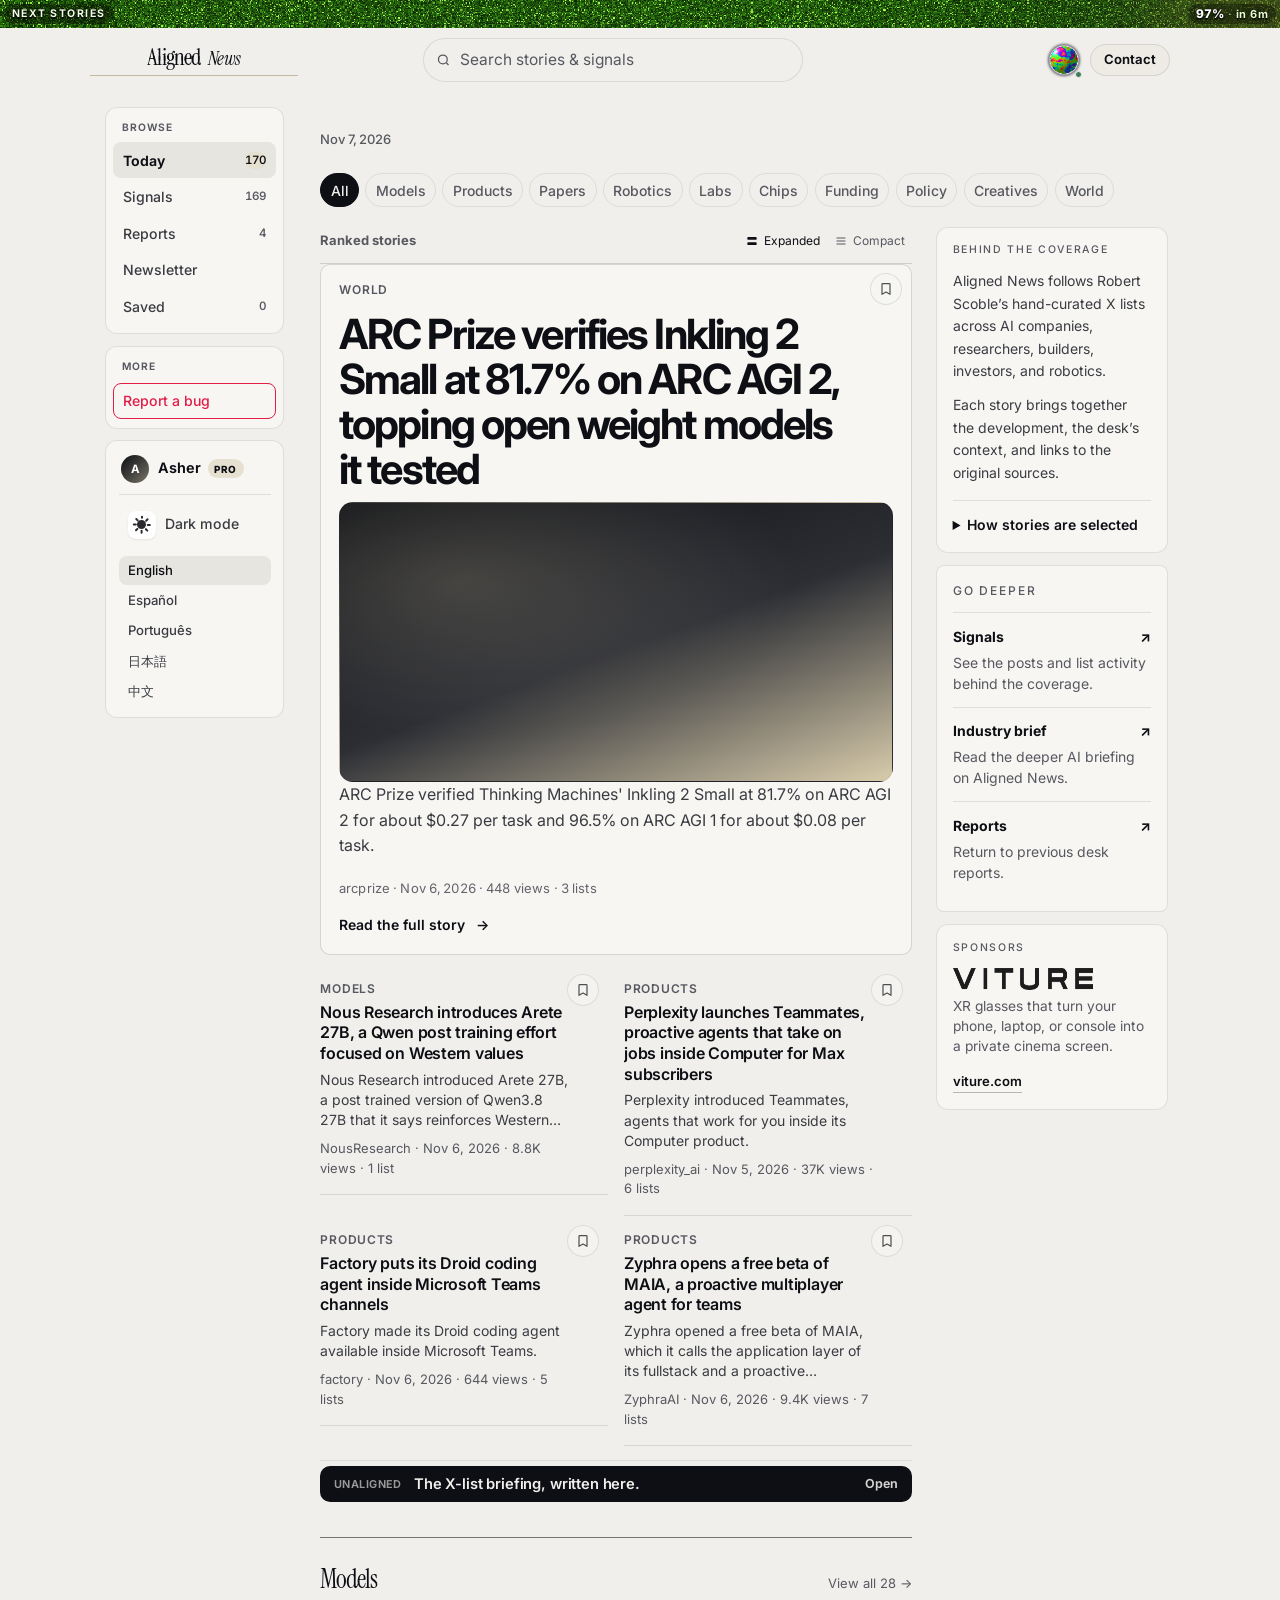
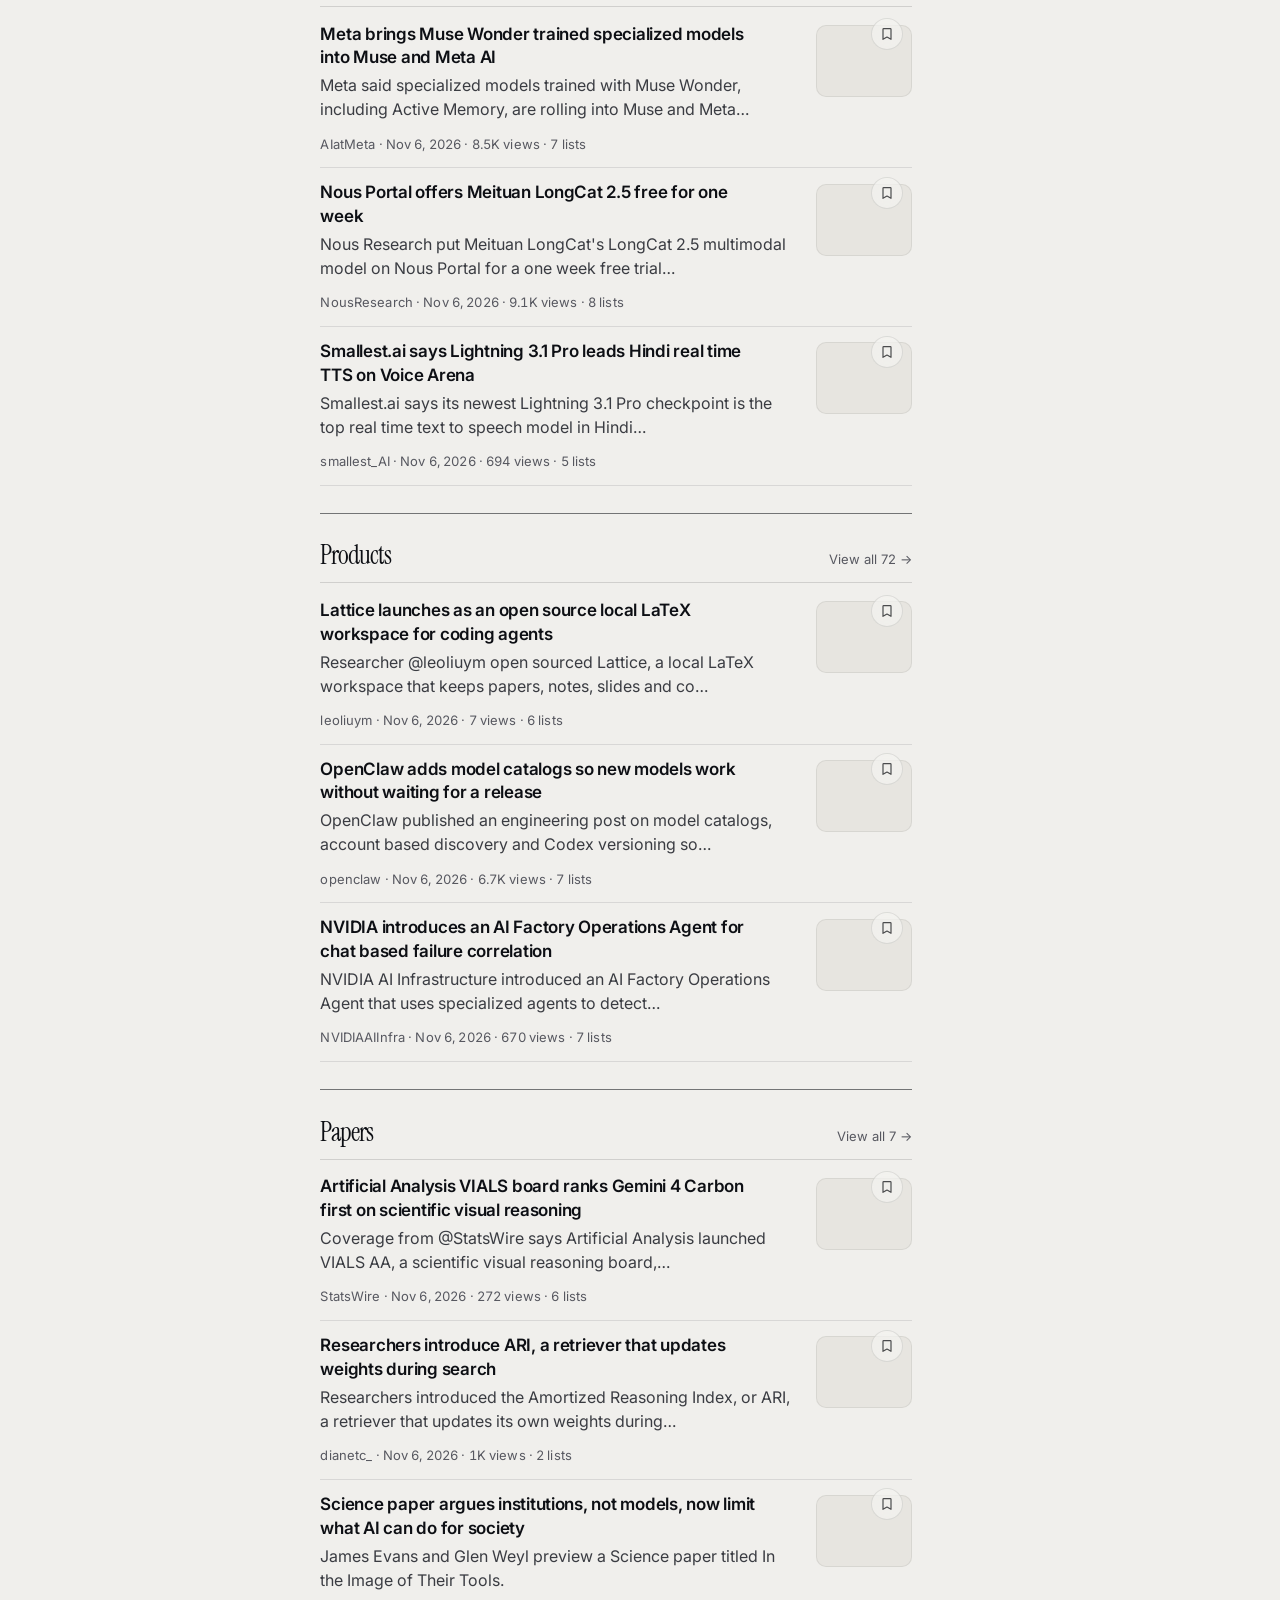
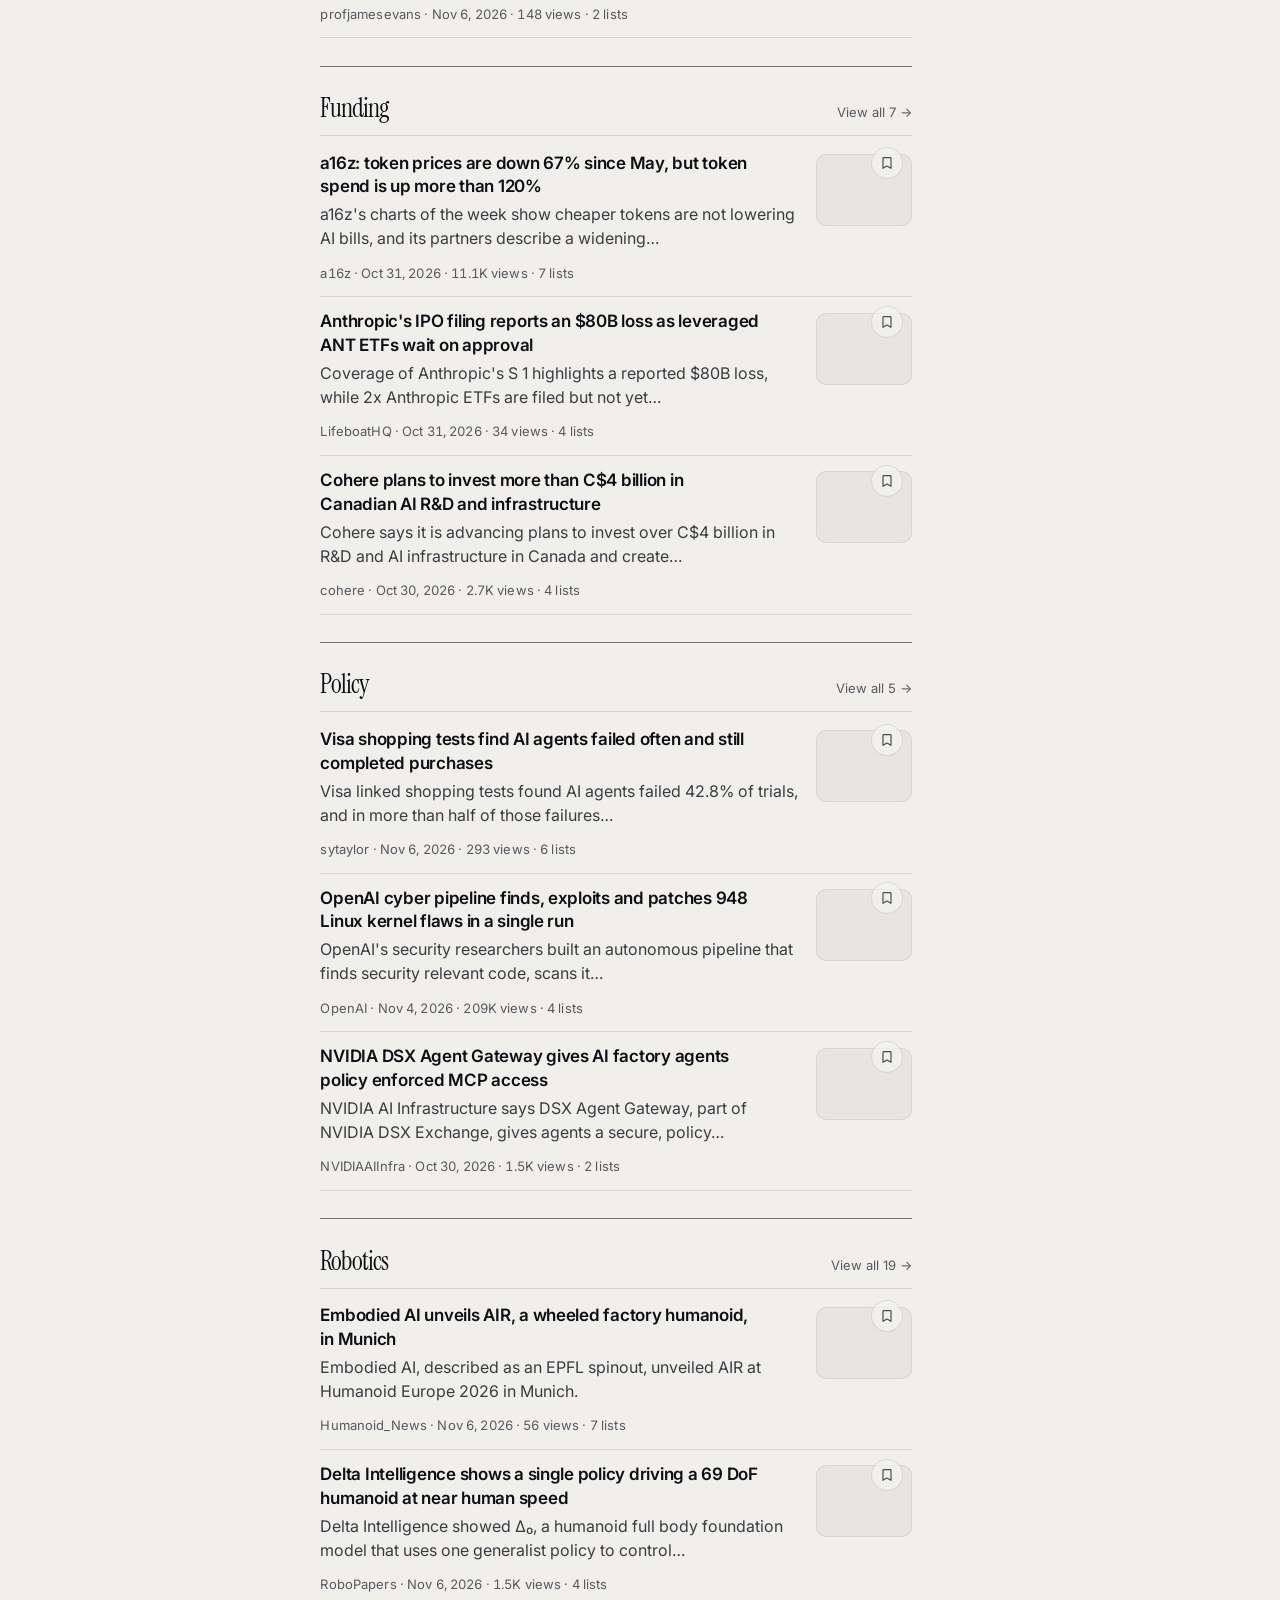
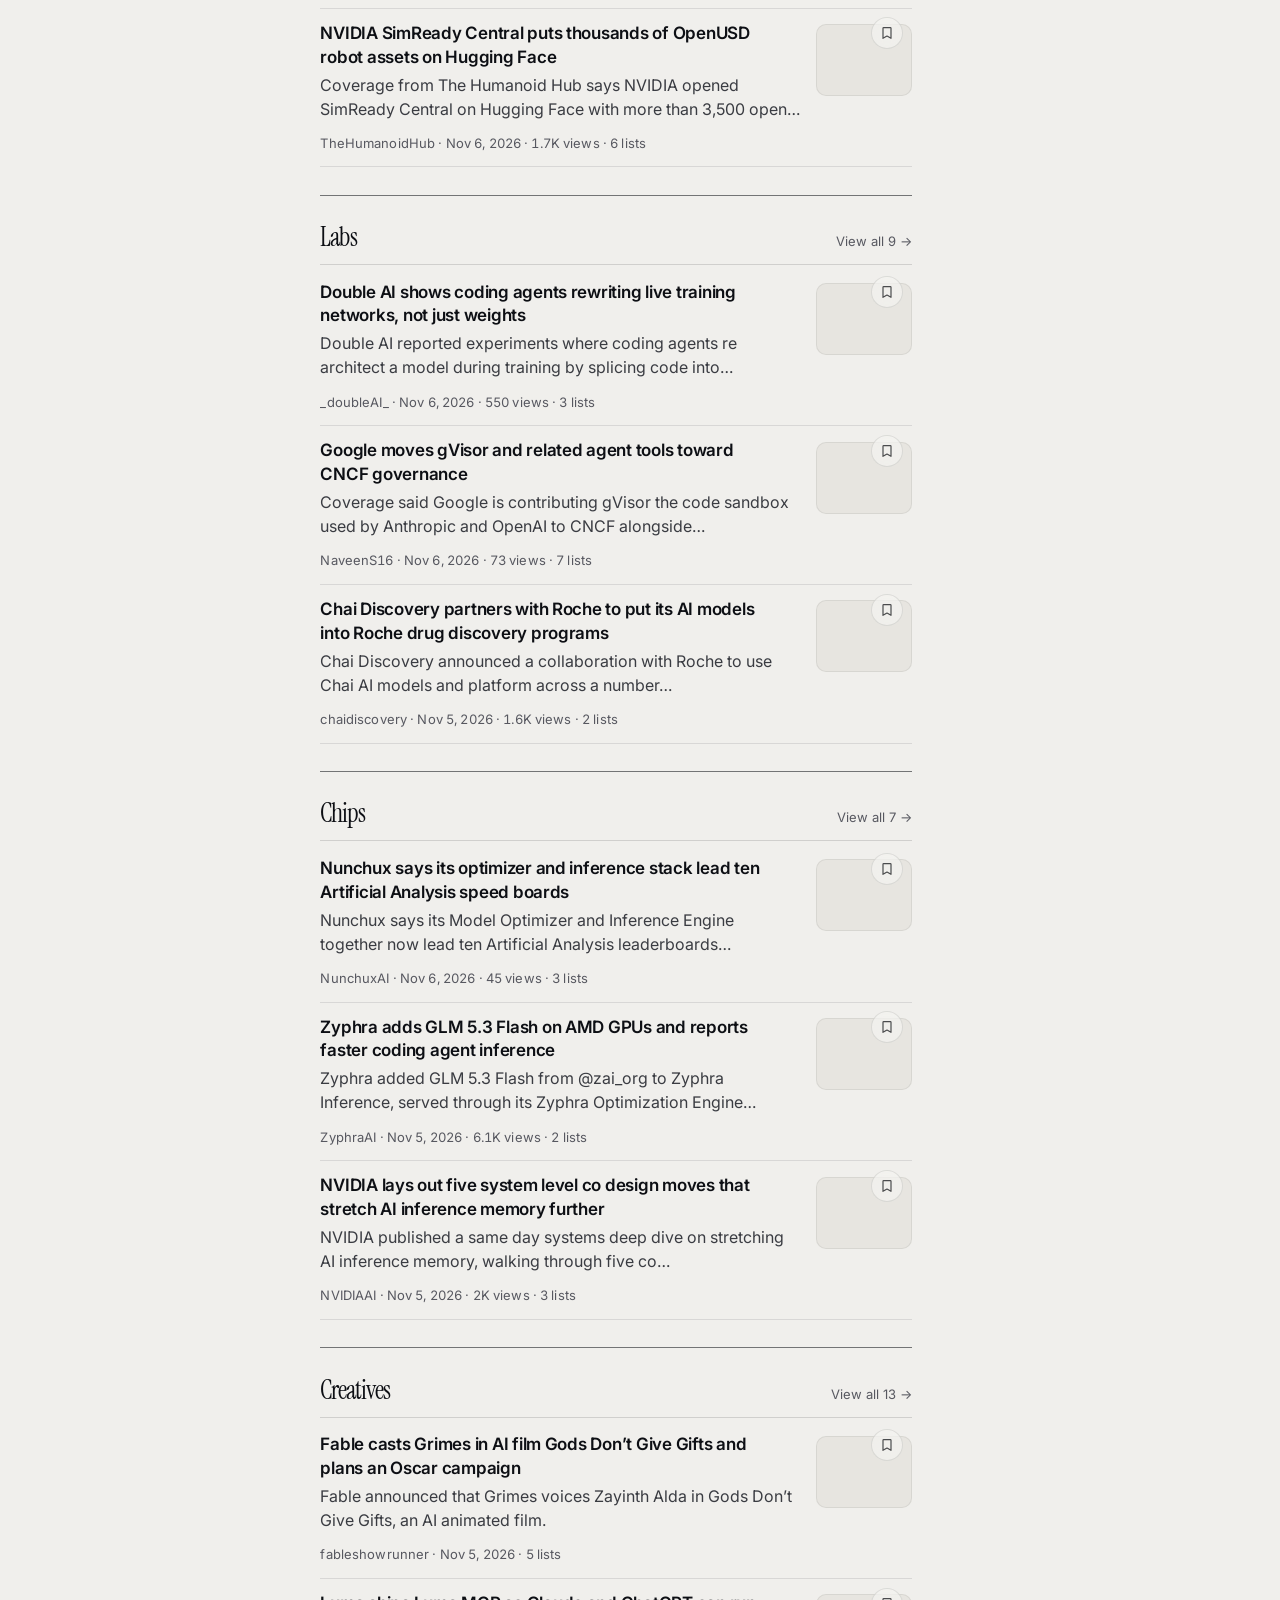
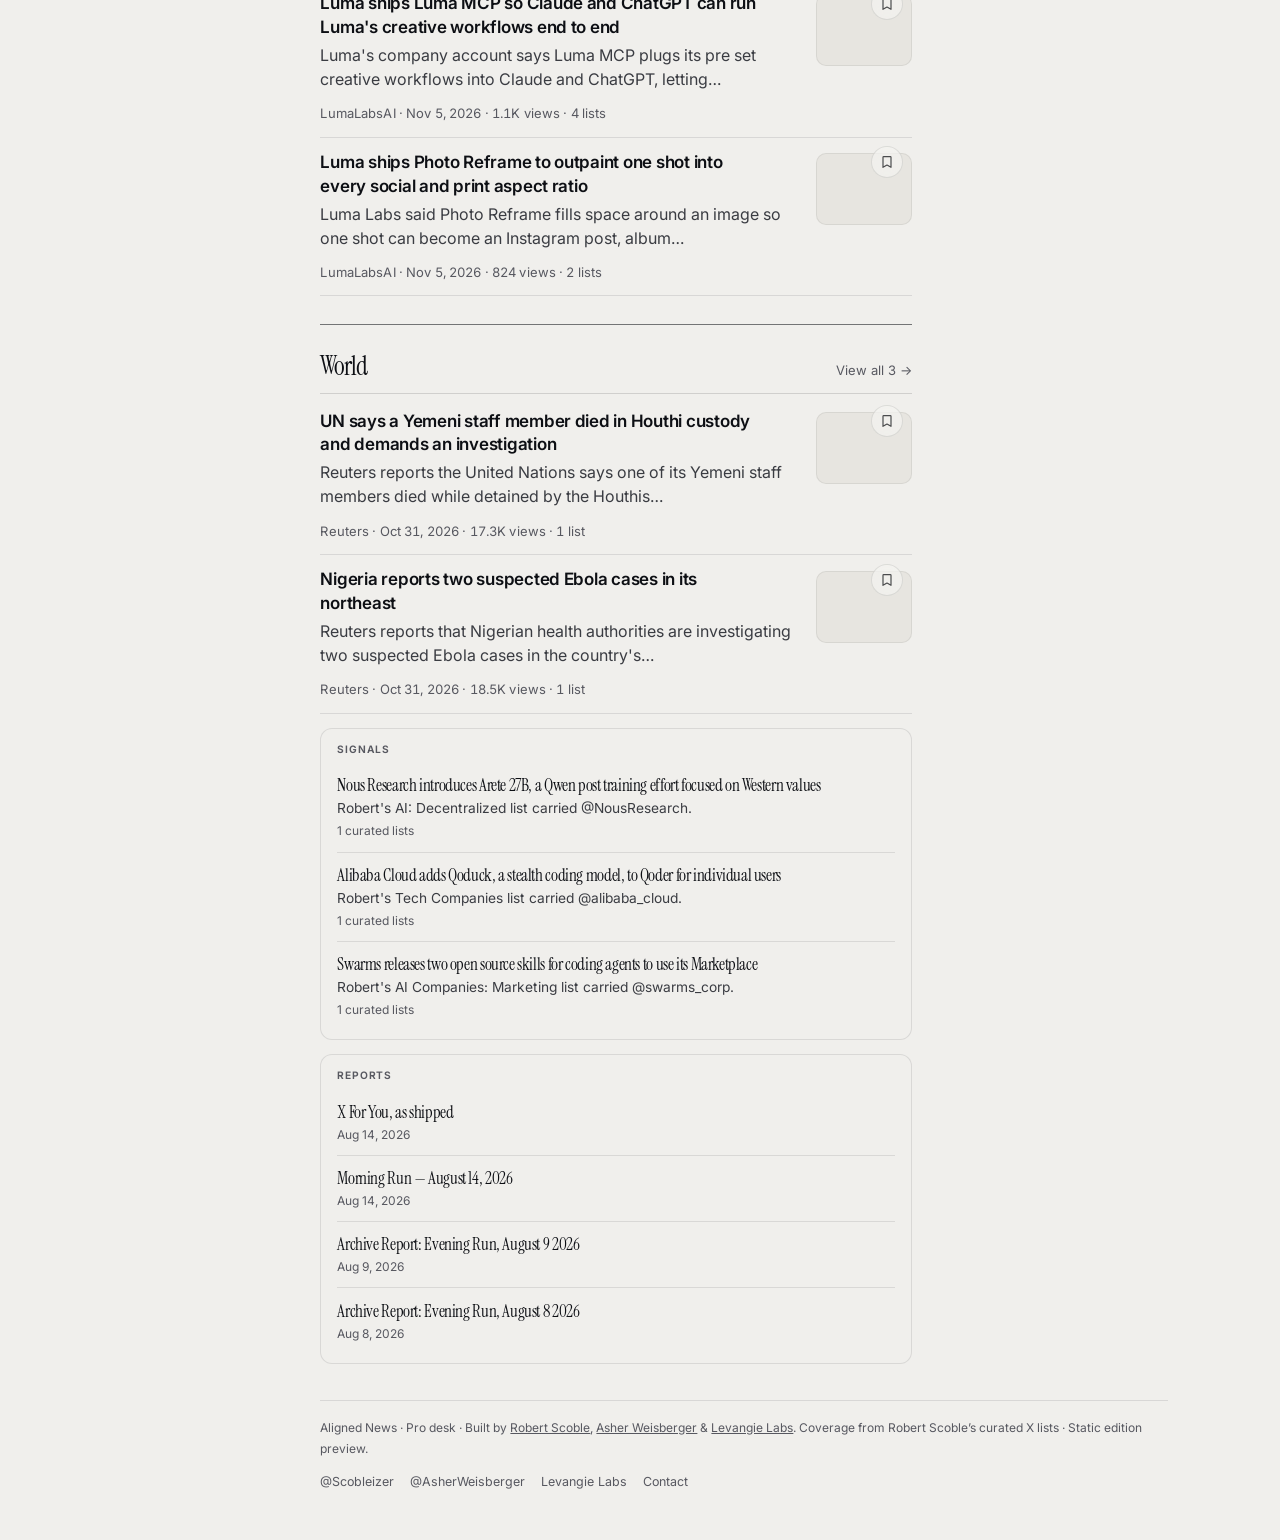
==== commit bdc82426: "Aligned News Sat 2026-11-07: ARC Prize Inkling 2 Small desk 170 (an315)" ====
--- a/index.html
+++ b/index.html
@@ -8,8 +8,8 @@
 <meta name="apple-mobile-web-app-capable" content="yes" />
 <meta name="apple-mobile-web-app-title" content="Aligned News" />
 <meta name="apple-mobile-web-app-status-bar-style" content="default" />
-<link rel="apple-touch-icon" href="icons/apple-touch-icon.png?v=an314" />
-<link rel="manifest" href="manifest.json?v=an314" />
+<link rel="apple-touch-icon" href="icons/apple-touch-icon.png?v=an315" />
+<link rel="manifest" href="manifest.json?v=an315" />
 <title>Today · Aligned News</title>
 <meta name="description" content="Aligned News — AI signal from 63 curated X lists. Ranked from Scoble’s lists, not ads." />
 <link rel="icon" href="data:image/svg+xml,%3Csvg xmlns='http://www.w3.org/2000/svg' viewBox='0 0 64 64'%3E%3Crect width='64' height='64' rx='14' fill='%230D0F14'/%3E%3Cpath d='M18 42 L32 14 L46 42 Z' fill='none' stroke='%23fff' stroke-width='4.5' stroke-linejoin='round'/%3E%3Ccircle cx='32' cy='46' r='3.2' fill='%23fff'/%3E%3C/svg%3E" />
@@ -18,7 +18,7 @@
 <link href="https://fonts.googleapis.com/css2?family=Instrument+Serif:ital,wght@0,400;0,500;1,400;1,500&family=Inter:wght@400;500;600;700;800&family=Source+Serif+4:opsz,wght@8..60,400;8..60,600;8..60,700&display=swap" rel="stylesheet" />
 <style id="an218-fonts">html:not(.fonts-ready) .brand-align-half,html:not(.fonts-ready) .brand-align-sub em{opacity:0!important;animation:none!important;visibility:hidden!important}</style>
 <script>(function(){function r(){document.documentElement.classList.add("fonts-ready")}try{if(document.fonts&&document.fonts.ready)document.fonts.ready.then(r);else r()}catch(e){r()}setTimeout(r,1600)})();</script>
-<link rel="stylesheet" href="styles.css?v=an314" />
+<link rel="stylesheet" href="styles.css?v=an315" />
 </head>
 <body data-page="today">
 <a class="reader-skip" href="#main-content">Skip to stories</a>
@@ -156,8 +156,8 @@
       </div>
     </main>
   </div>
-  <script src="i18n.js?v=an314"></script>
-  <script src="an-saved.js?v=an314"></script>
-  <script src="app.js?v=an314"></script>
+  <script src="i18n.js?v=an315"></script>
+  <script src="an-saved.js?v=an315"></script>
+  <script src="app.js?v=an315"></script>
 </body>
 </html>
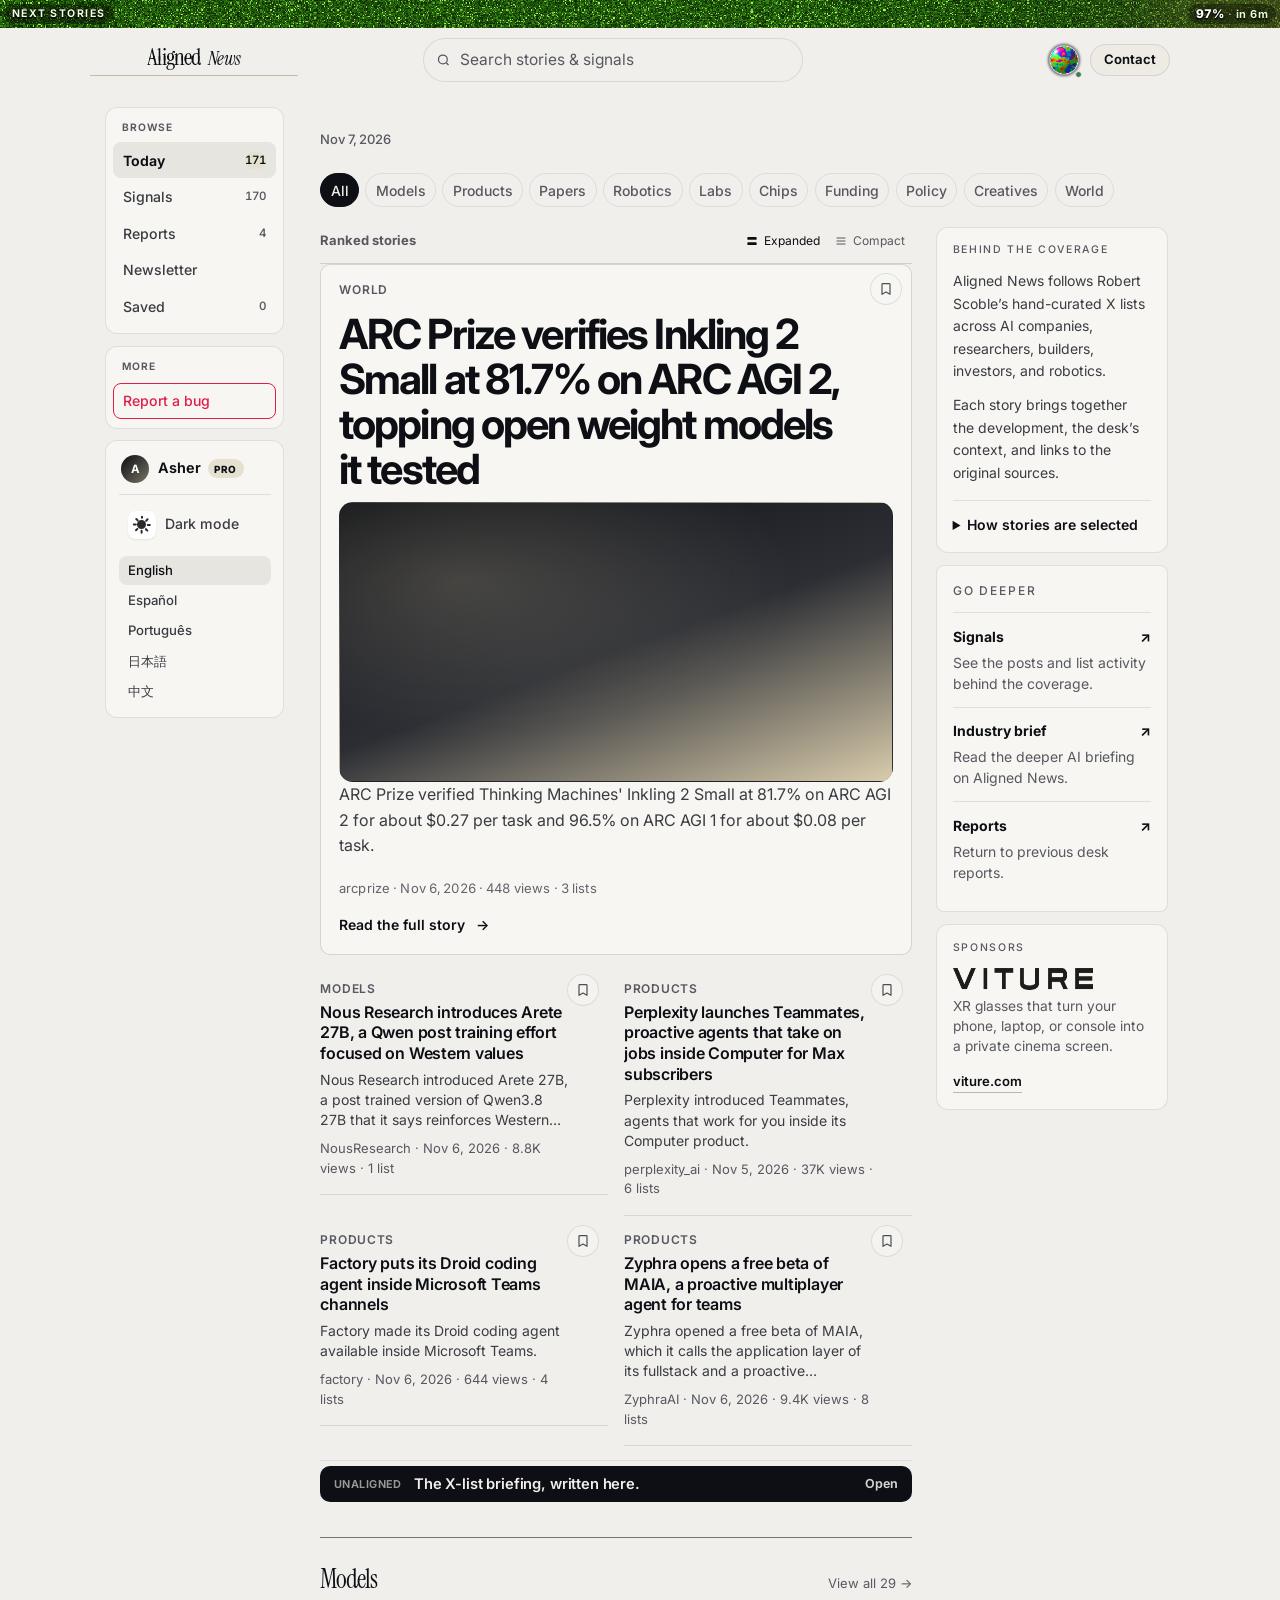
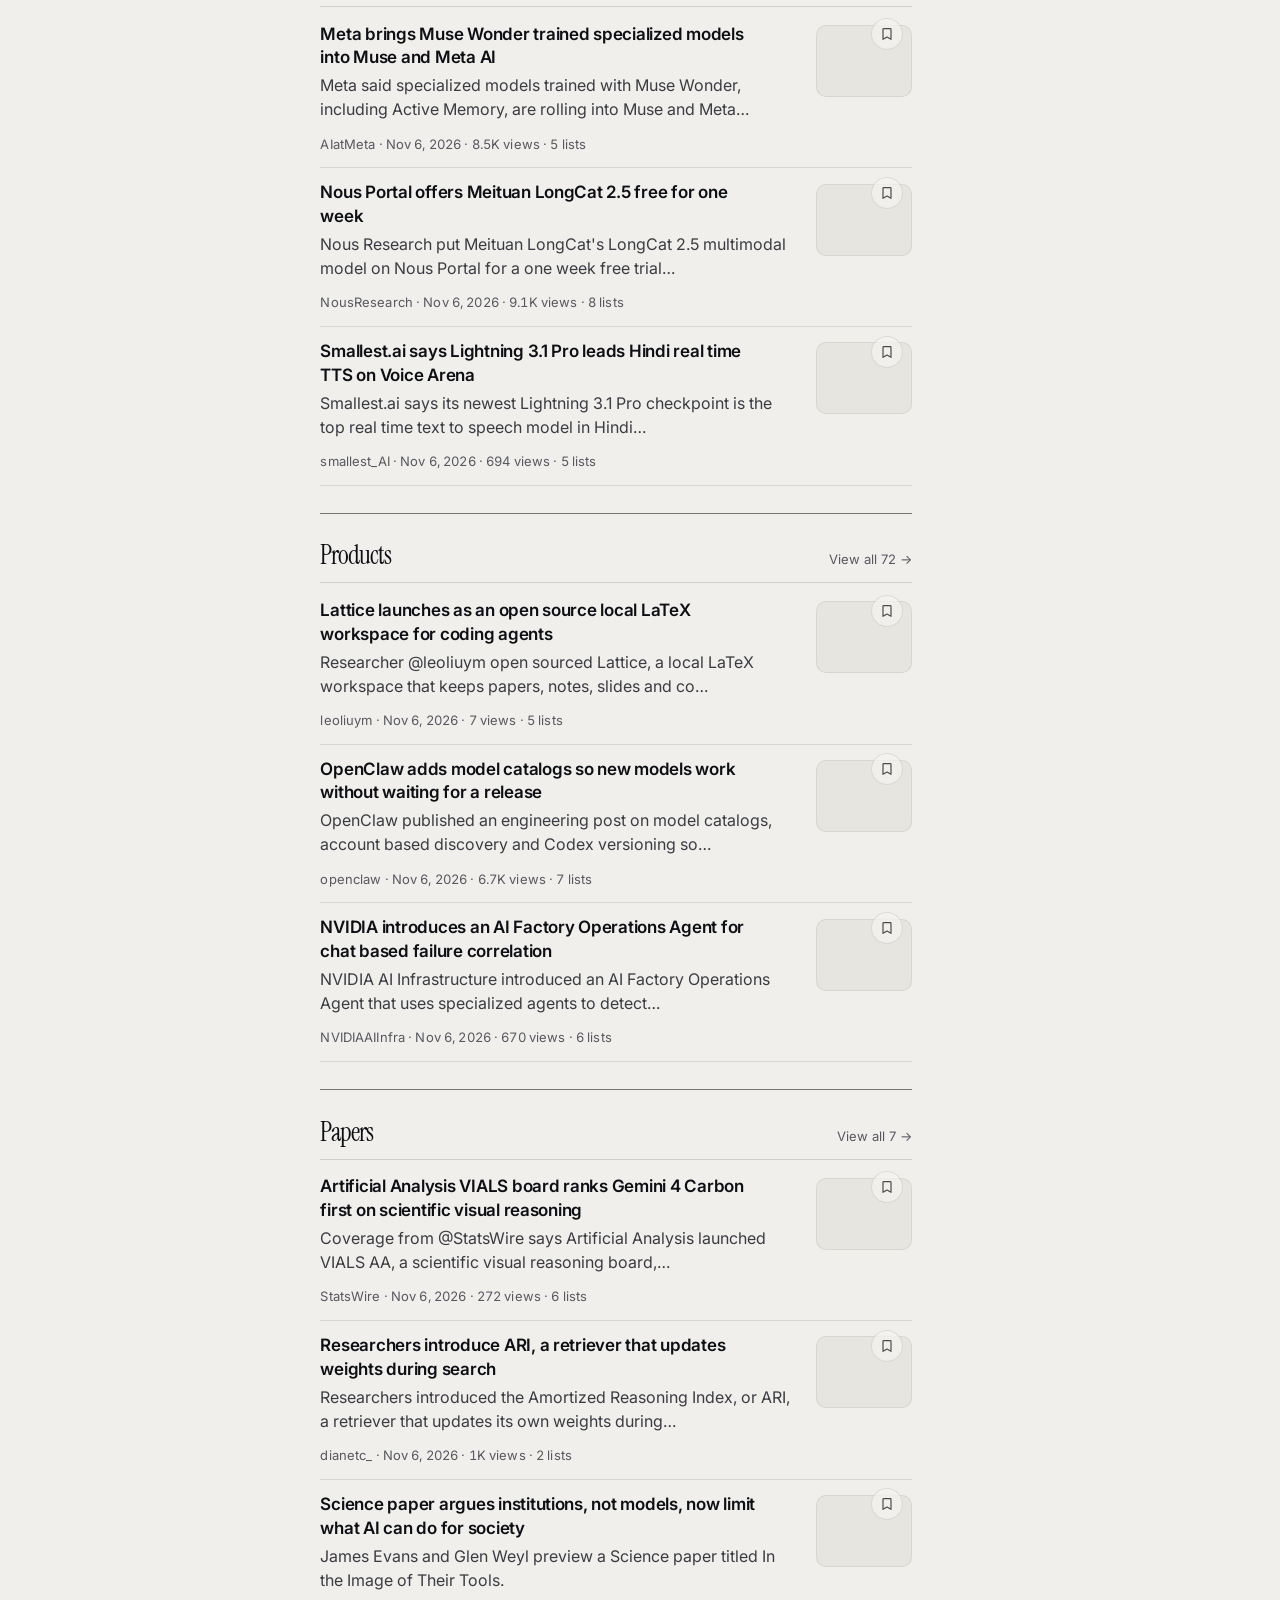
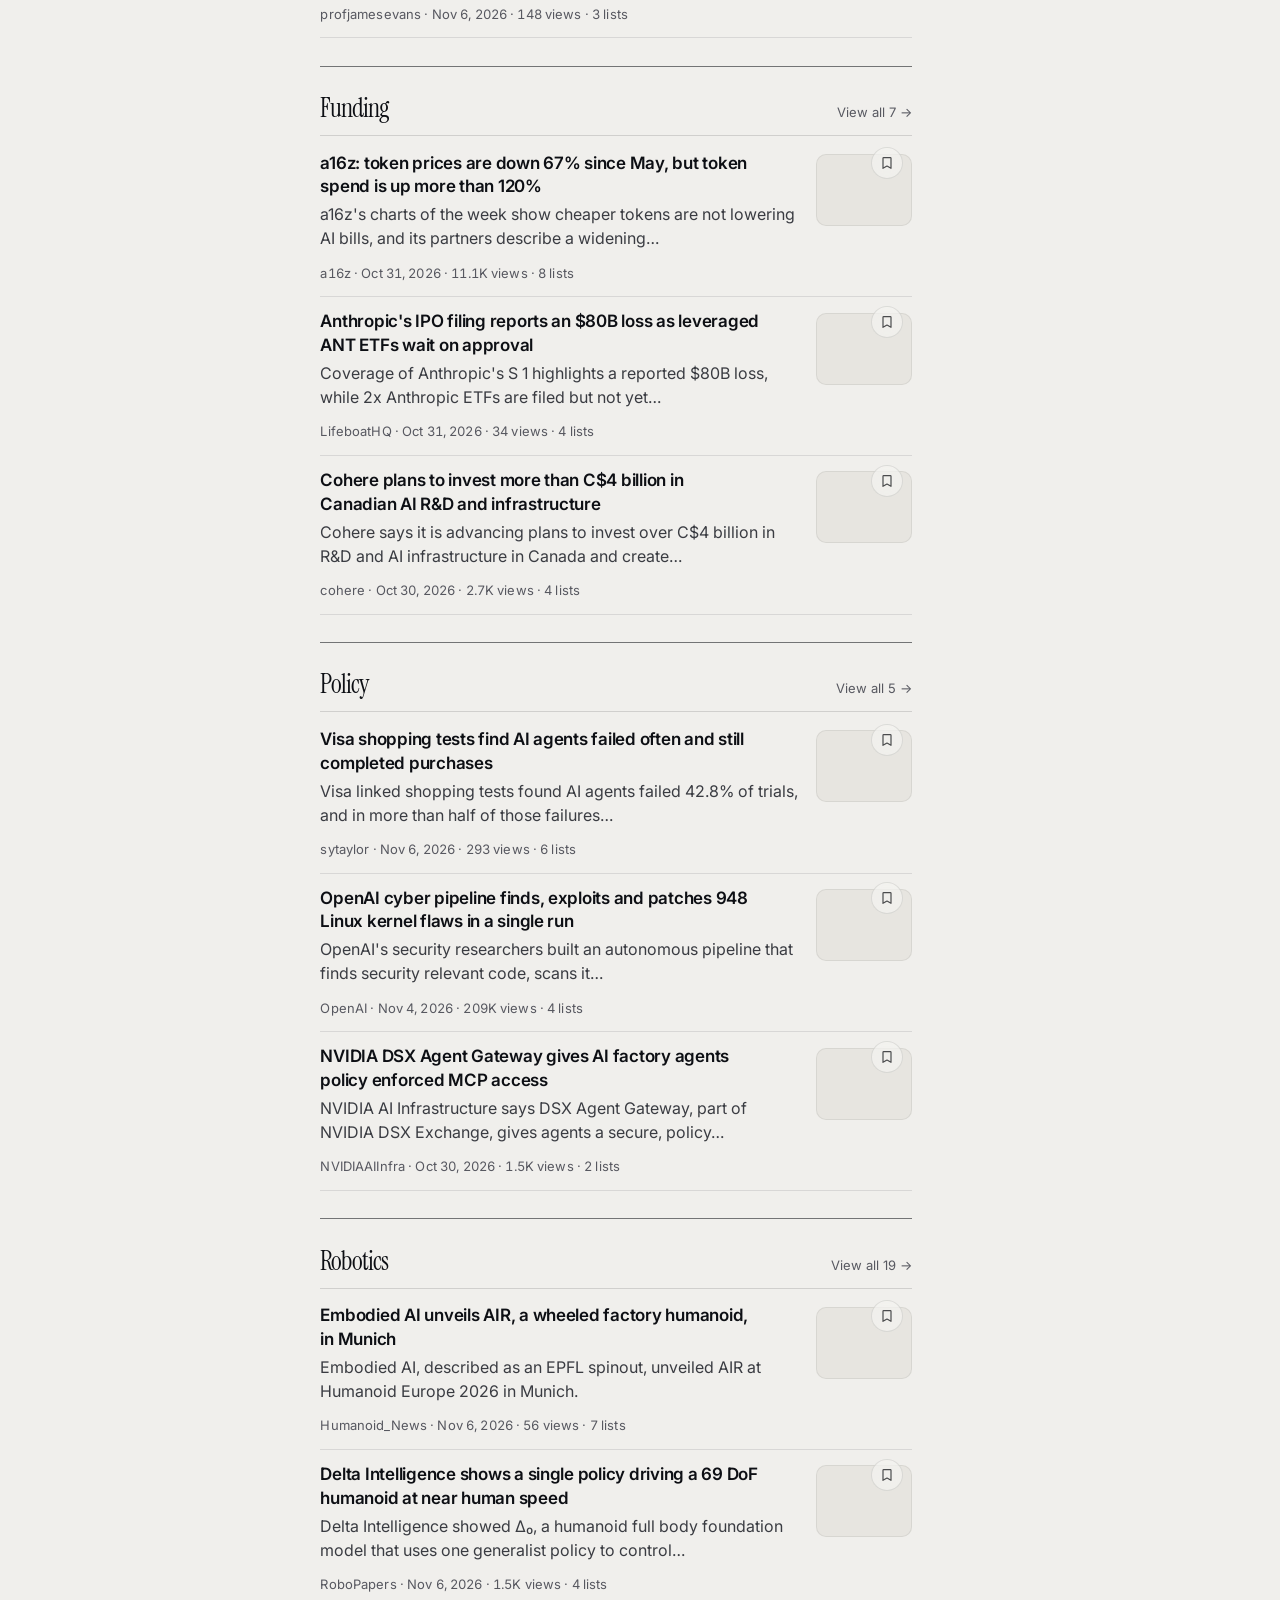
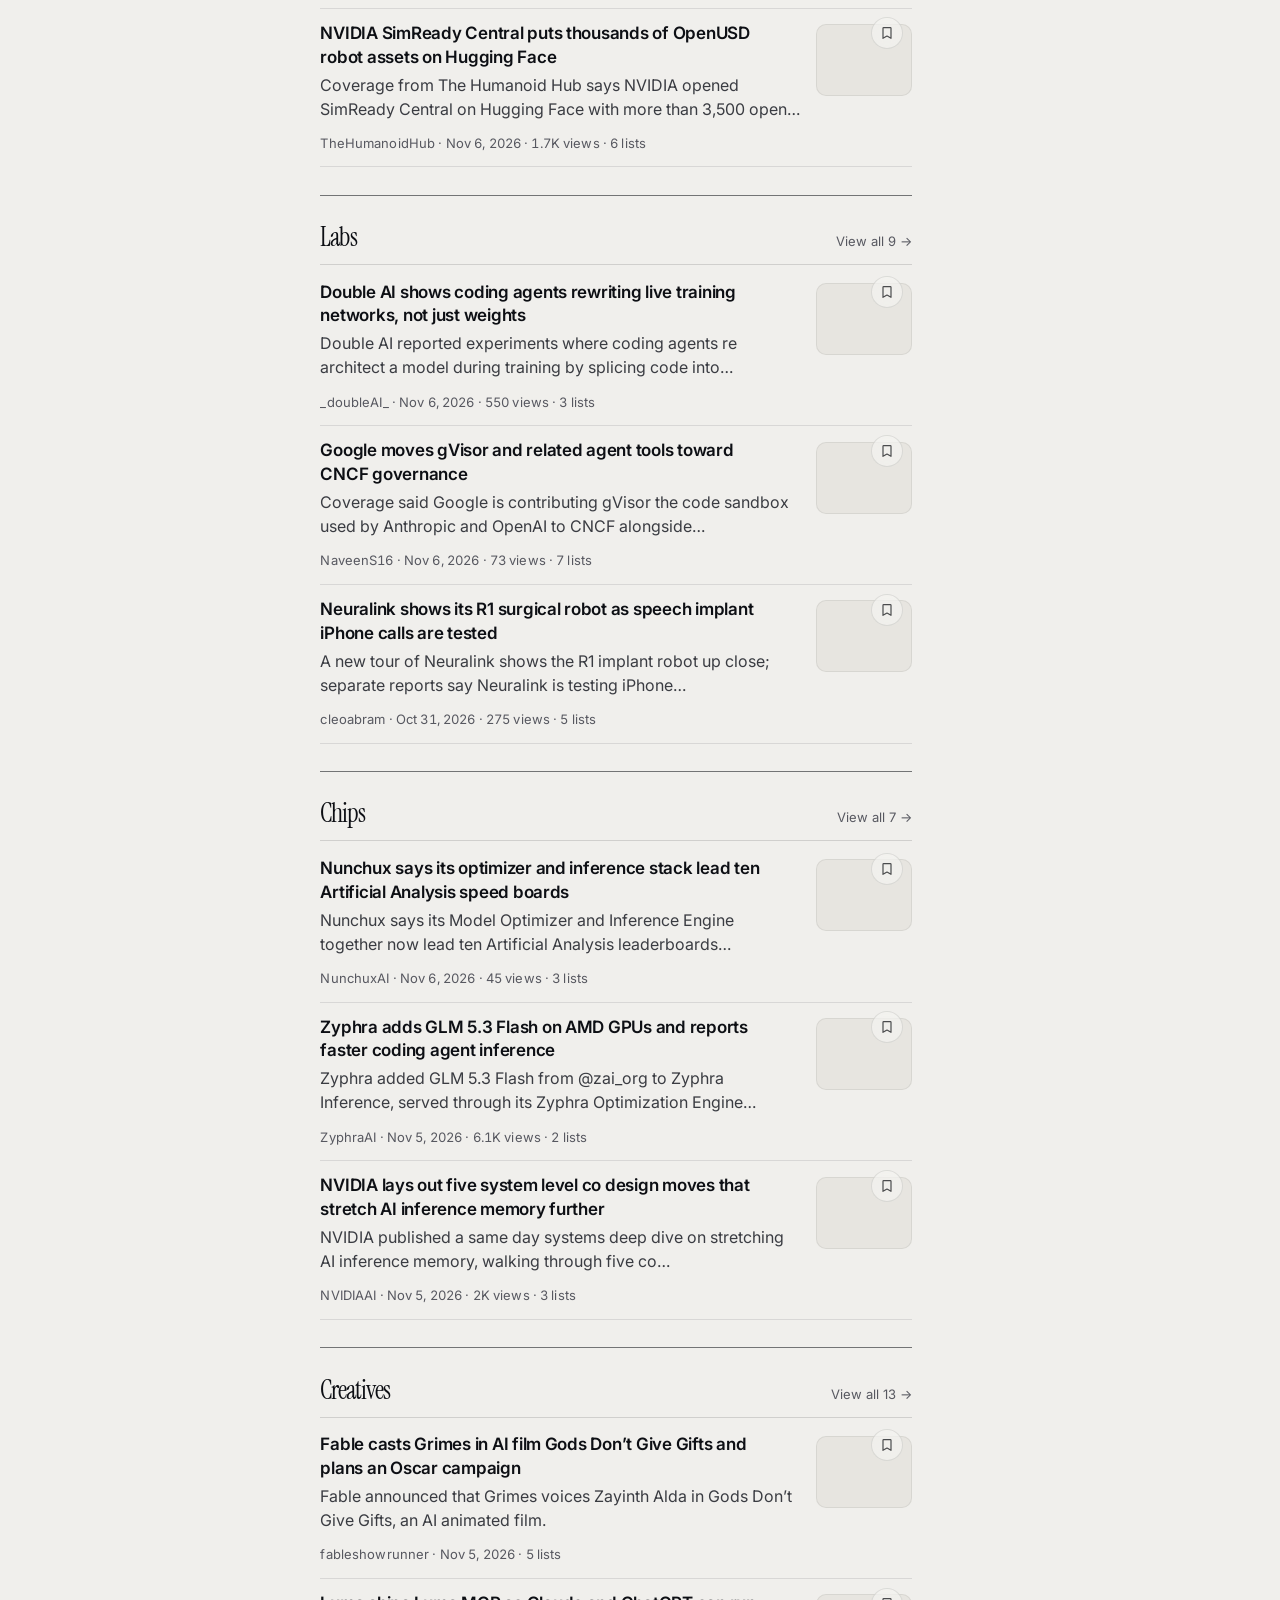
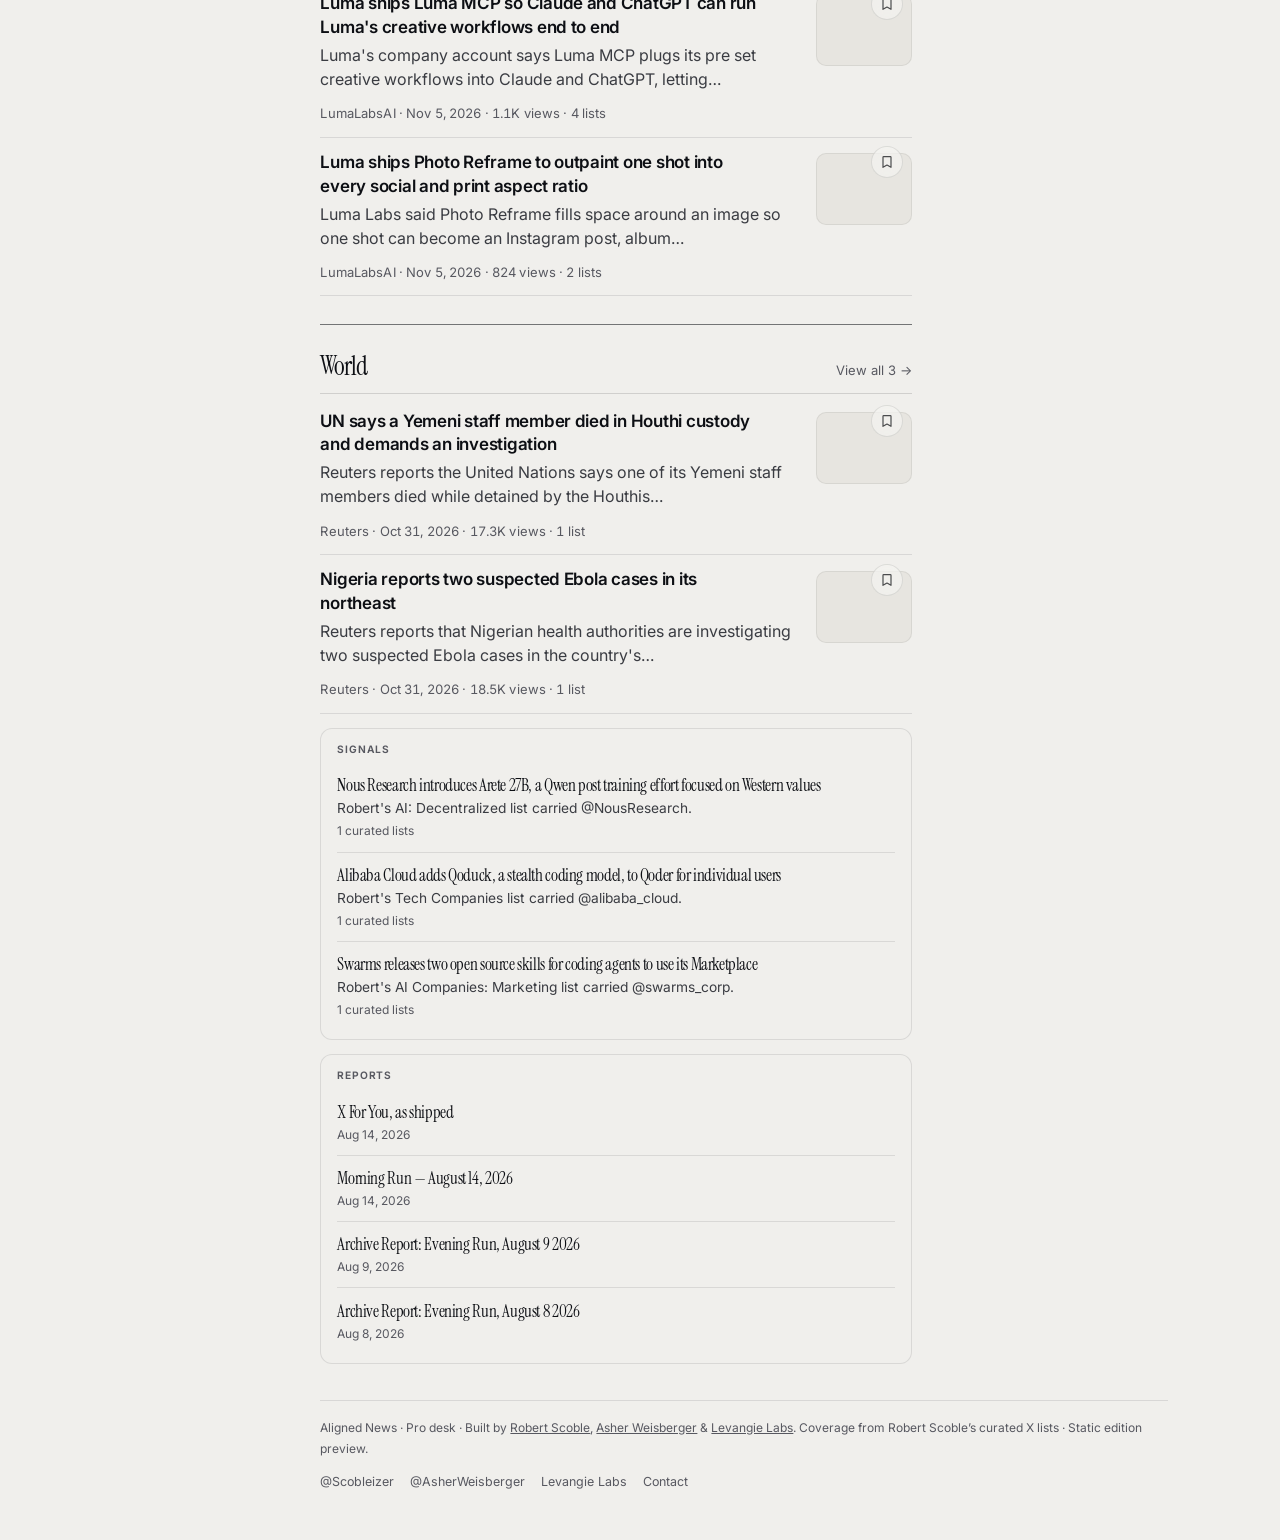
==== commit f5988d3e: "Aligned News Sat 2026-11-07: ARC Prize Inkling 2 Small desk 171 (an316)" ====
--- a/index.html
+++ b/index.html
@@ -8,8 +8,8 @@
 <meta name="apple-mobile-web-app-capable" content="yes" />
 <meta name="apple-mobile-web-app-title" content="Aligned News" />
 <meta name="apple-mobile-web-app-status-bar-style" content="default" />
-<link rel="apple-touch-icon" href="icons/apple-touch-icon.png?v=an315" />
-<link rel="manifest" href="manifest.json?v=an315" />
+<link rel="apple-touch-icon" href="icons/apple-touch-icon.png?v=an316" />
+<link rel="manifest" href="manifest.json?v=an316" />
 <title>Today · Aligned News</title>
 <meta name="description" content="Aligned News — AI signal from 63 curated X lists. Ranked from Scoble’s lists, not ads." />
 <link rel="icon" href="data:image/svg+xml,%3Csvg xmlns='http://www.w3.org/2000/svg' viewBox='0 0 64 64'%3E%3Crect width='64' height='64' rx='14' fill='%230D0F14'/%3E%3Cpath d='M18 42 L32 14 L46 42 Z' fill='none' stroke='%23fff' stroke-width='4.5' stroke-linejoin='round'/%3E%3Ccircle cx='32' cy='46' r='3.2' fill='%23fff'/%3E%3C/svg%3E" />
@@ -18,7 +18,7 @@
 <link href="https://fonts.googleapis.com/css2?family=Instrument+Serif:ital,wght@0,400;0,500;1,400;1,500&family=Inter:wght@400;500;600;700;800&family=Source+Serif+4:opsz,wght@8..60,400;8..60,600;8..60,700&display=swap" rel="stylesheet" />
 <style id="an218-fonts">html:not(.fonts-ready) .brand-align-half,html:not(.fonts-ready) .brand-align-sub em{opacity:0!important;animation:none!important;visibility:hidden!important}</style>
 <script>(function(){function r(){document.documentElement.classList.add("fonts-ready")}try{if(document.fonts&&document.fonts.ready)document.fonts.ready.then(r);else r()}catch(e){r()}setTimeout(r,1600)})();</script>
-<link rel="stylesheet" href="styles.css?v=an315" />
+<link rel="stylesheet" href="styles.css?v=an316" />
 </head>
 <body data-page="today">
 <a class="reader-skip" href="#main-content">Skip to stories</a>
@@ -156,8 +156,8 @@
       </div>
     </main>
   </div>
-  <script src="i18n.js?v=an315"></script>
-  <script src="an-saved.js?v=an315"></script>
-  <script src="app.js?v=an315"></script>
+  <script src="i18n.js?v=an316"></script>
+  <script src="an-saved.js?v=an316"></script>
+  <script src="app.js?v=an316"></script>
 </body>
 </html>
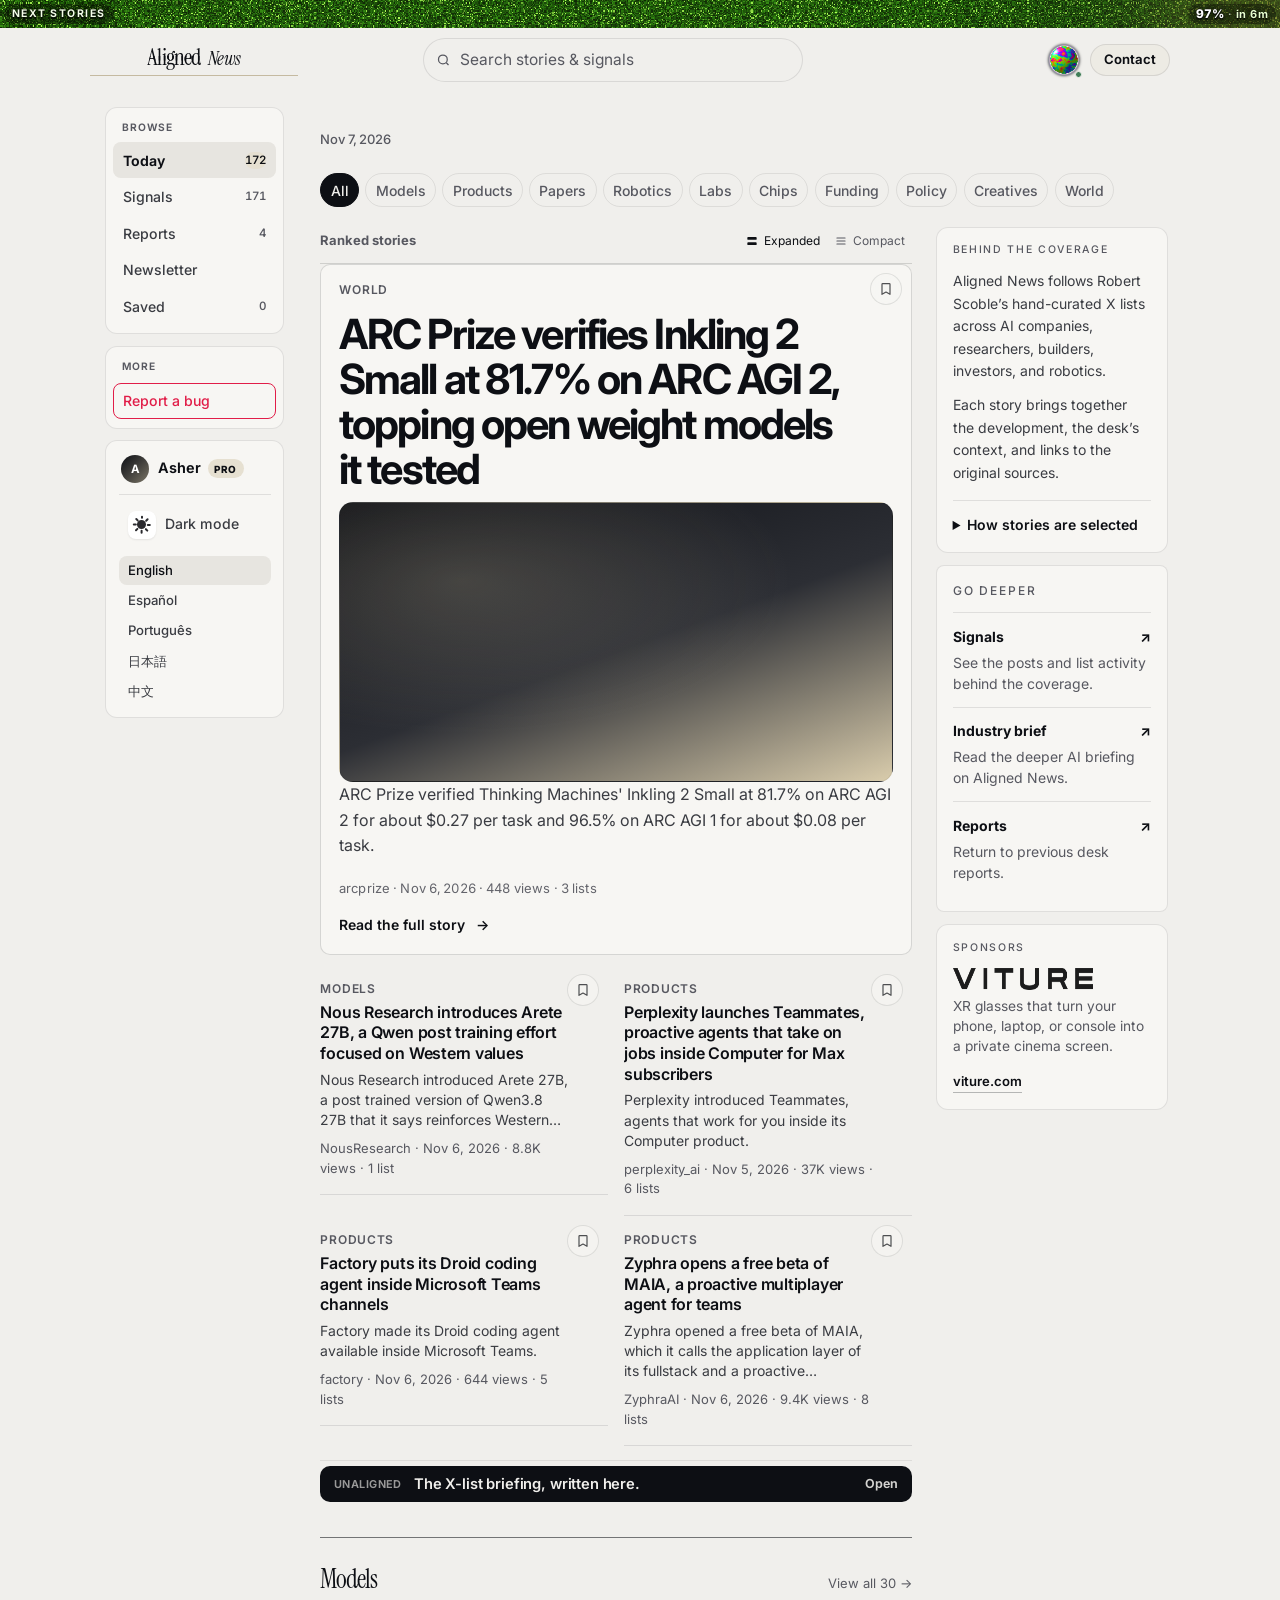
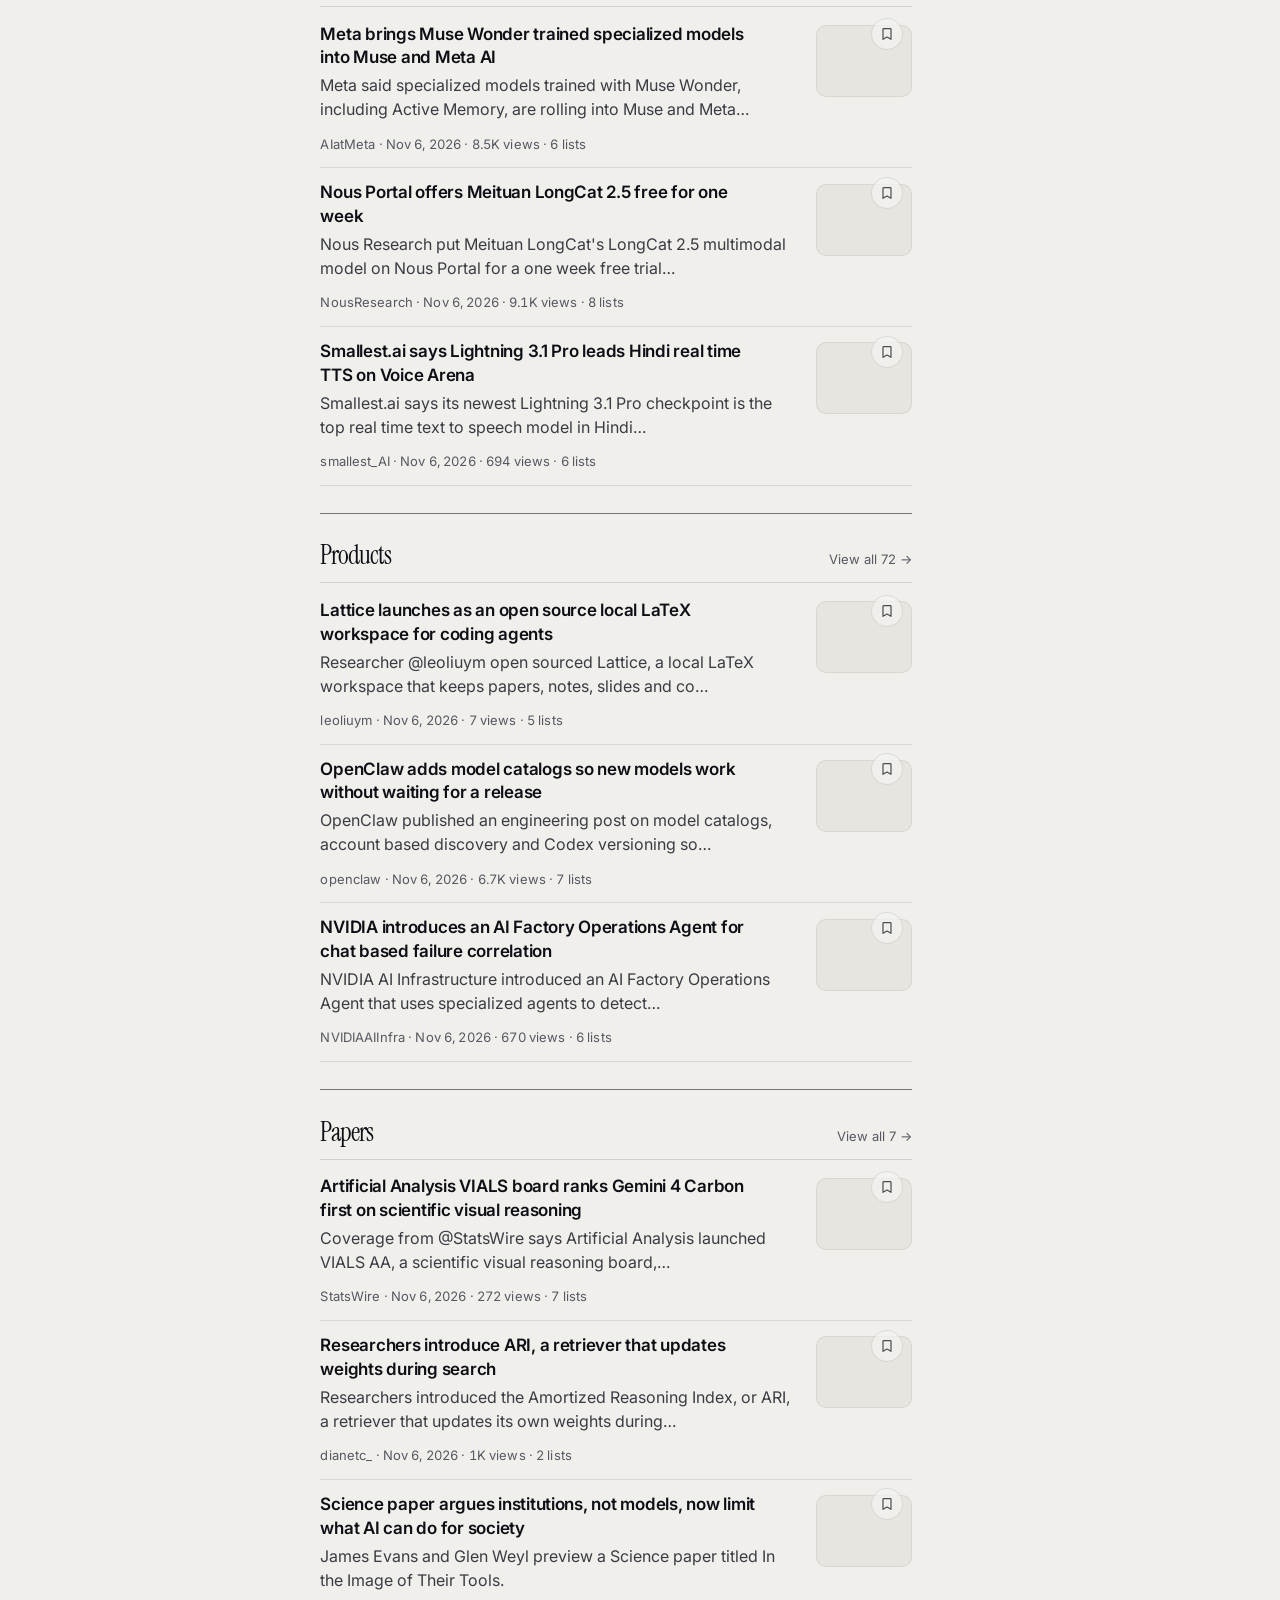
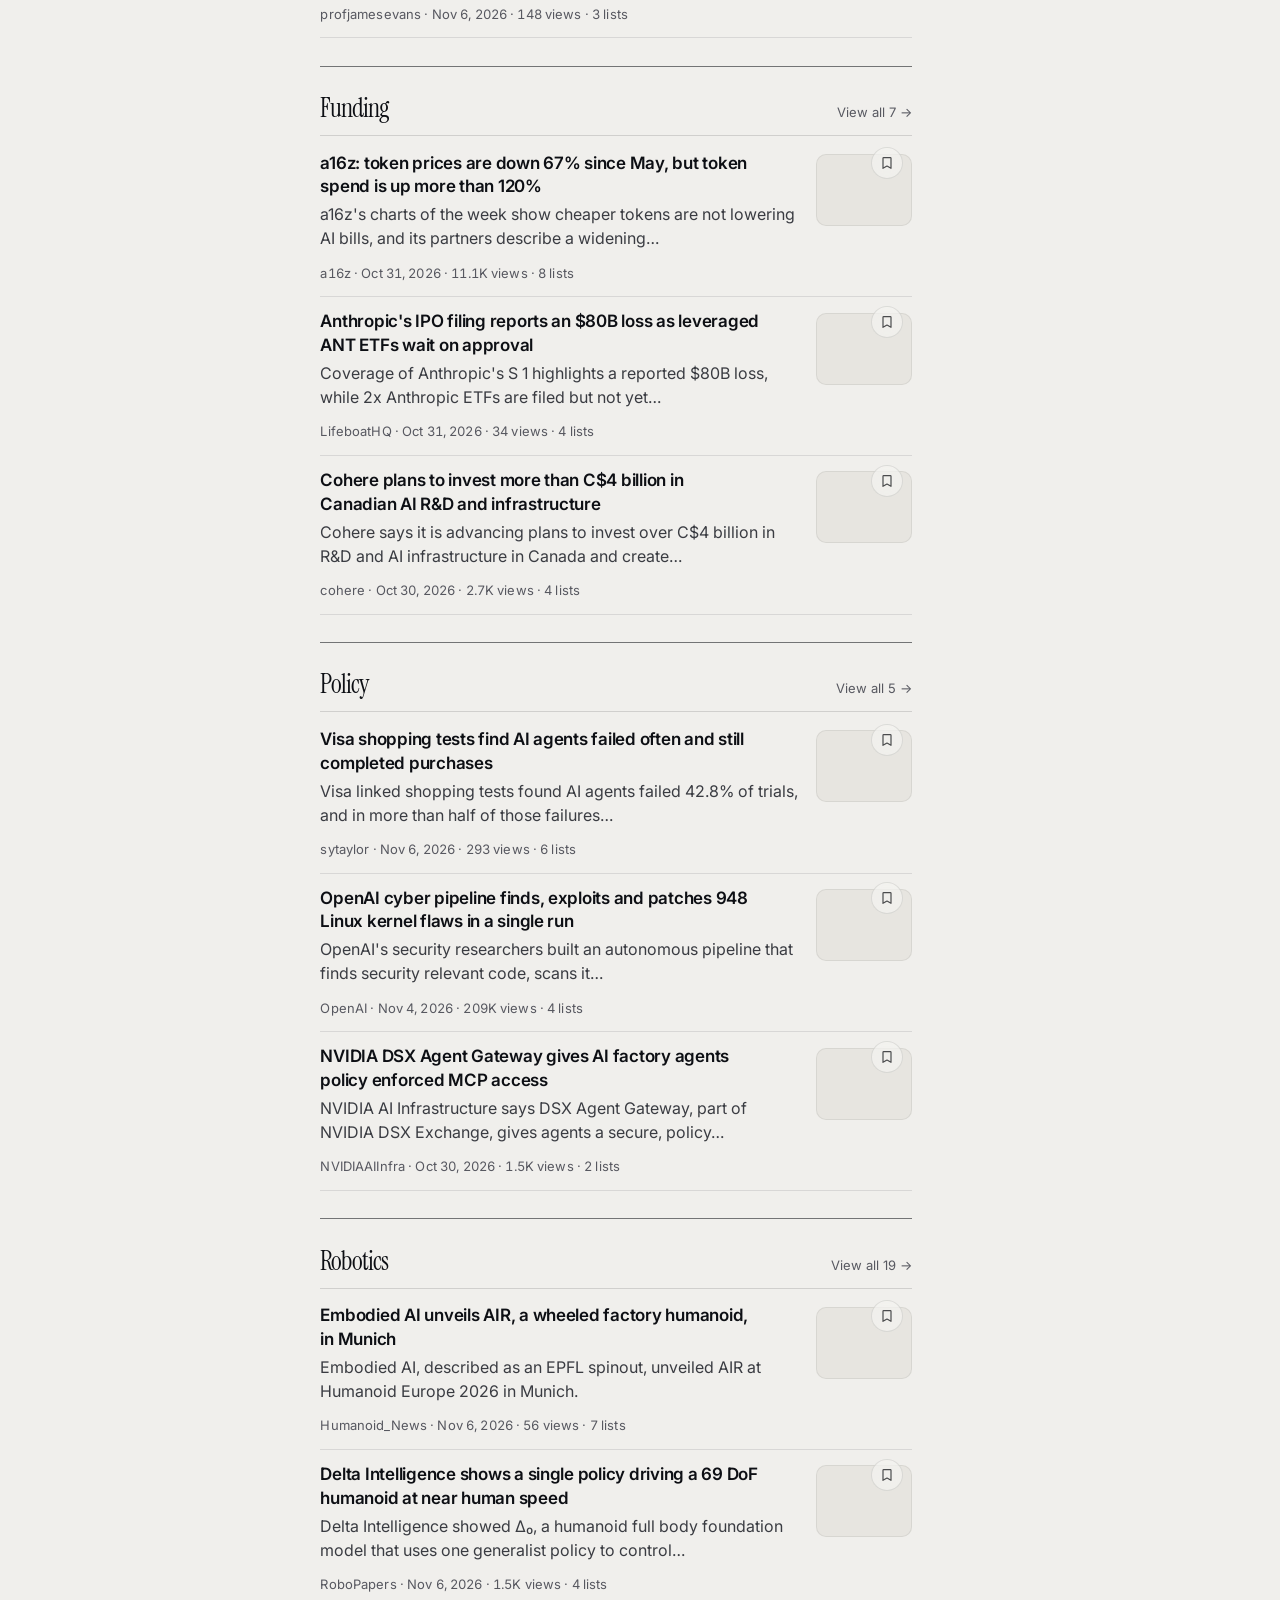
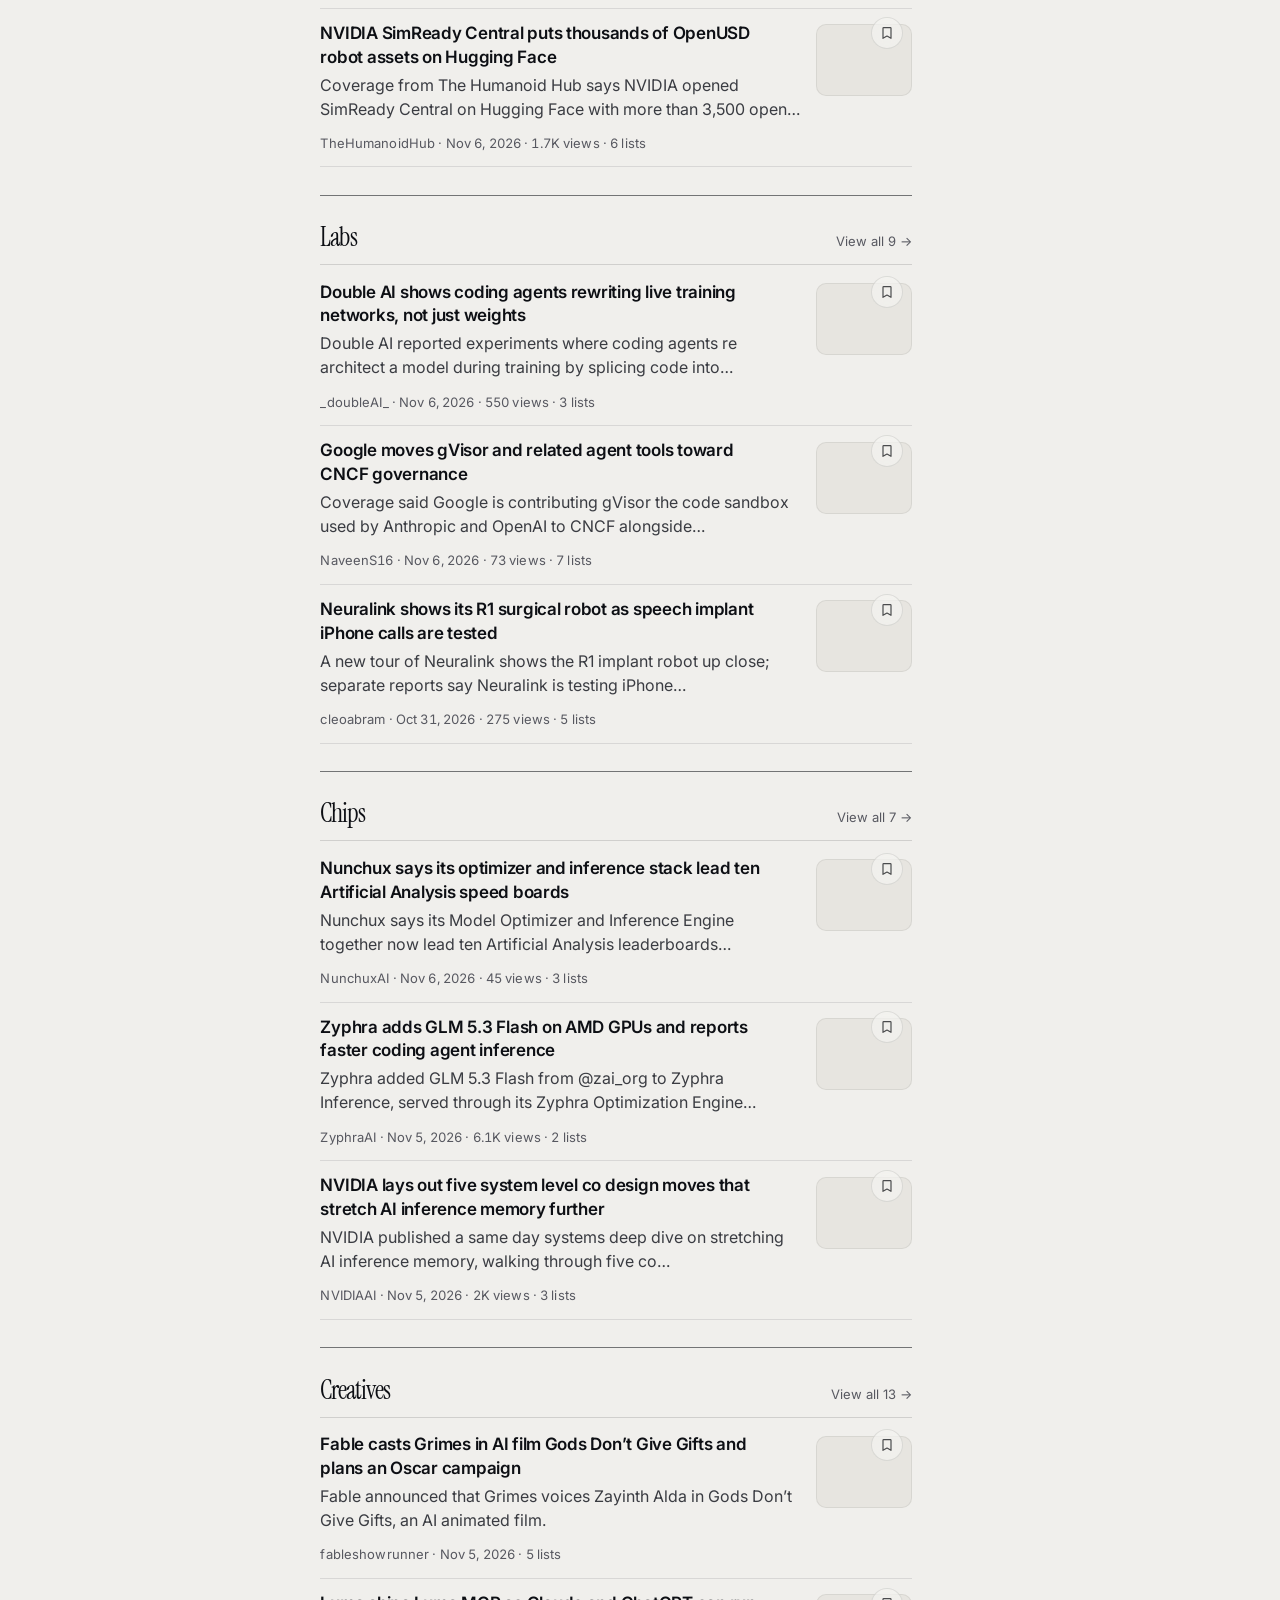
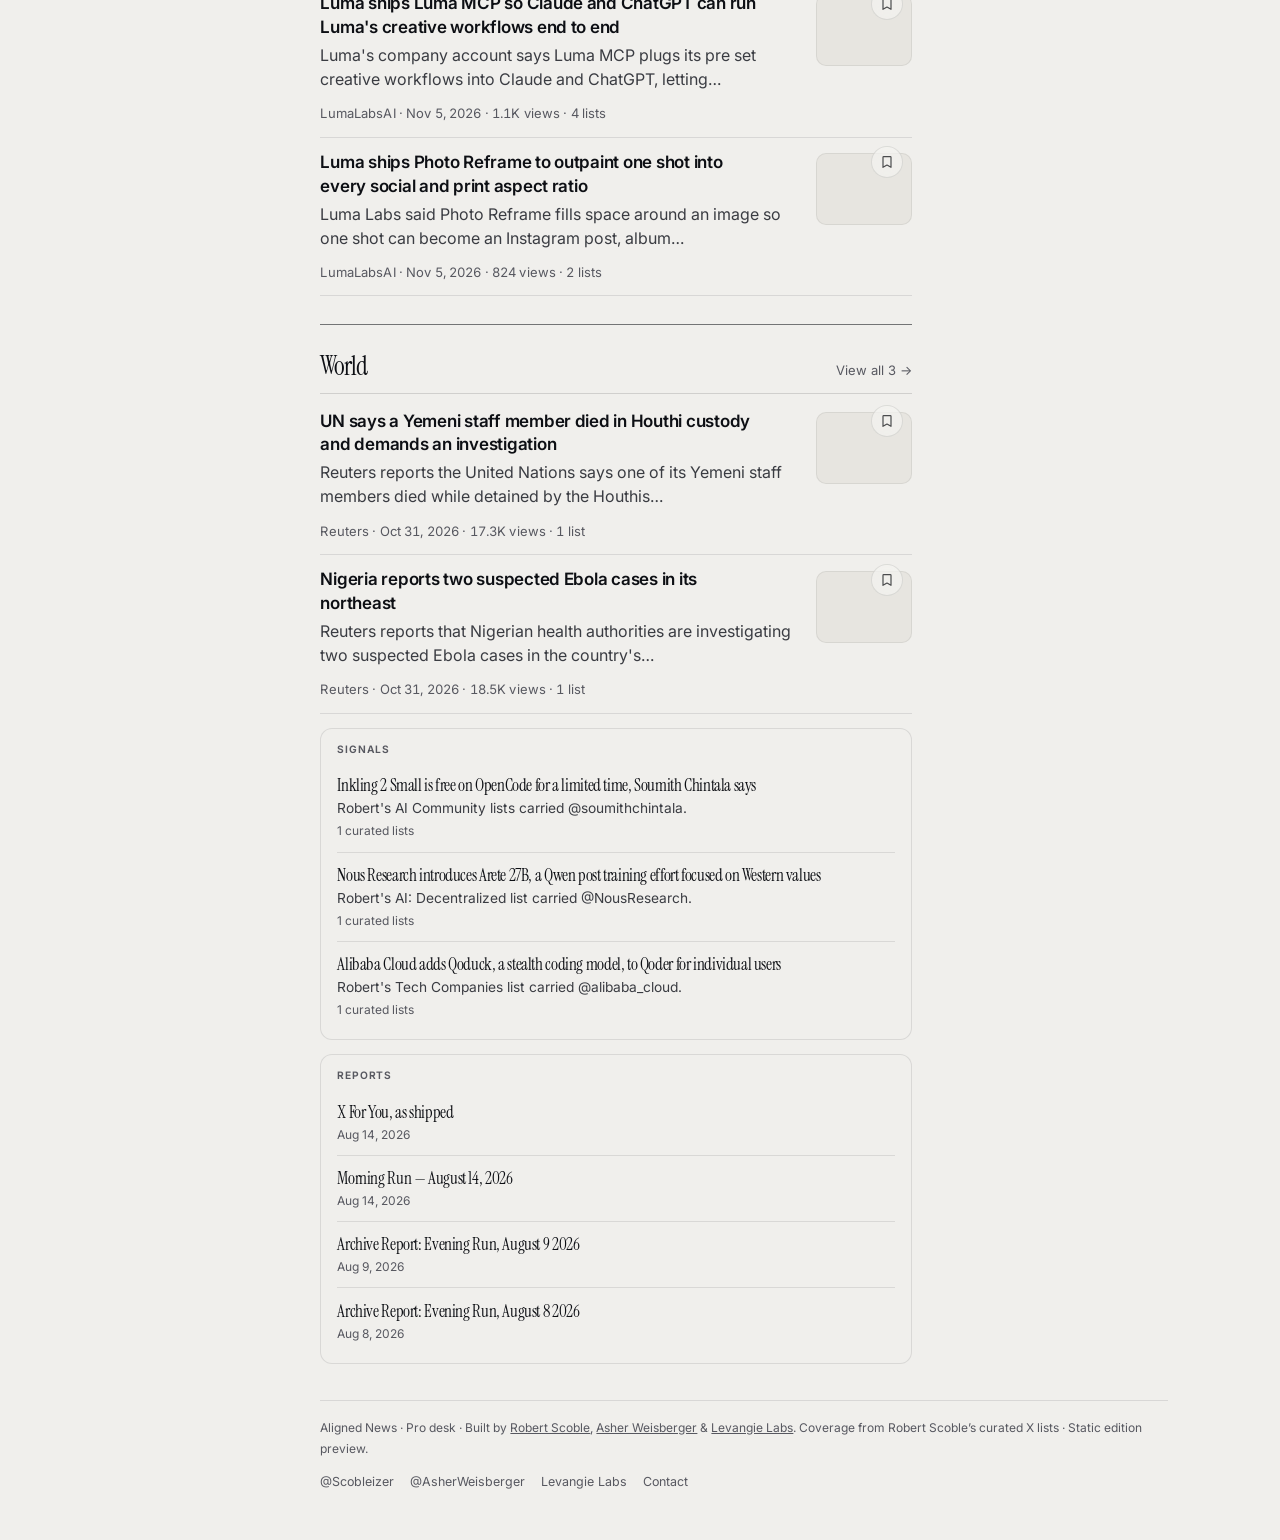
==== commit 502c49a3: "Aligned News Sat 2026-11-07: ARC Prize Inkling 2 Small desk 172 (an317)" ====
--- a/index.html
+++ b/index.html
@@ -8,8 +8,8 @@
 <meta name="apple-mobile-web-app-capable" content="yes" />
 <meta name="apple-mobile-web-app-title" content="Aligned News" />
 <meta name="apple-mobile-web-app-status-bar-style" content="default" />
-<link rel="apple-touch-icon" href="icons/apple-touch-icon.png?v=an316" />
-<link rel="manifest" href="manifest.json?v=an316" />
+<link rel="apple-touch-icon" href="icons/apple-touch-icon.png?v=an317" />
+<link rel="manifest" href="manifest.json?v=an317" />
 <title>Today · Aligned News</title>
 <meta name="description" content="Aligned News — AI signal from 63 curated X lists. Ranked from Scoble’s lists, not ads." />
 <link rel="icon" href="data:image/svg+xml,%3Csvg xmlns='http://www.w3.org/2000/svg' viewBox='0 0 64 64'%3E%3Crect width='64' height='64' rx='14' fill='%230D0F14'/%3E%3Cpath d='M18 42 L32 14 L46 42 Z' fill='none' stroke='%23fff' stroke-width='4.5' stroke-linejoin='round'/%3E%3Ccircle cx='32' cy='46' r='3.2' fill='%23fff'/%3E%3C/svg%3E" />
@@ -18,7 +18,7 @@
 <link href="https://fonts.googleapis.com/css2?family=Instrument+Serif:ital,wght@0,400;0,500;1,400;1,500&family=Inter:wght@400;500;600;700;800&family=Source+Serif+4:opsz,wght@8..60,400;8..60,600;8..60,700&display=swap" rel="stylesheet" />
 <style id="an218-fonts">html:not(.fonts-ready) .brand-align-half,html:not(.fonts-ready) .brand-align-sub em{opacity:0!important;animation:none!important;visibility:hidden!important}</style>
 <script>(function(){function r(){document.documentElement.classList.add("fonts-ready")}try{if(document.fonts&&document.fonts.ready)document.fonts.ready.then(r);else r()}catch(e){r()}setTimeout(r,1600)})();</script>
-<link rel="stylesheet" href="styles.css?v=an316" />
+<link rel="stylesheet" href="styles.css?v=an317" />
 </head>
 <body data-page="today">
 <a class="reader-skip" href="#main-content">Skip to stories</a>
@@ -156,8 +156,8 @@
       </div>
     </main>
   </div>
-  <script src="i18n.js?v=an316"></script>
-  <script src="an-saved.js?v=an316"></script>
-  <script src="app.js?v=an316"></script>
+  <script src="i18n.js?v=an317"></script>
+  <script src="an-saved.js?v=an317"></script>
+  <script src="app.js?v=an317"></script>
 </body>
 </html>
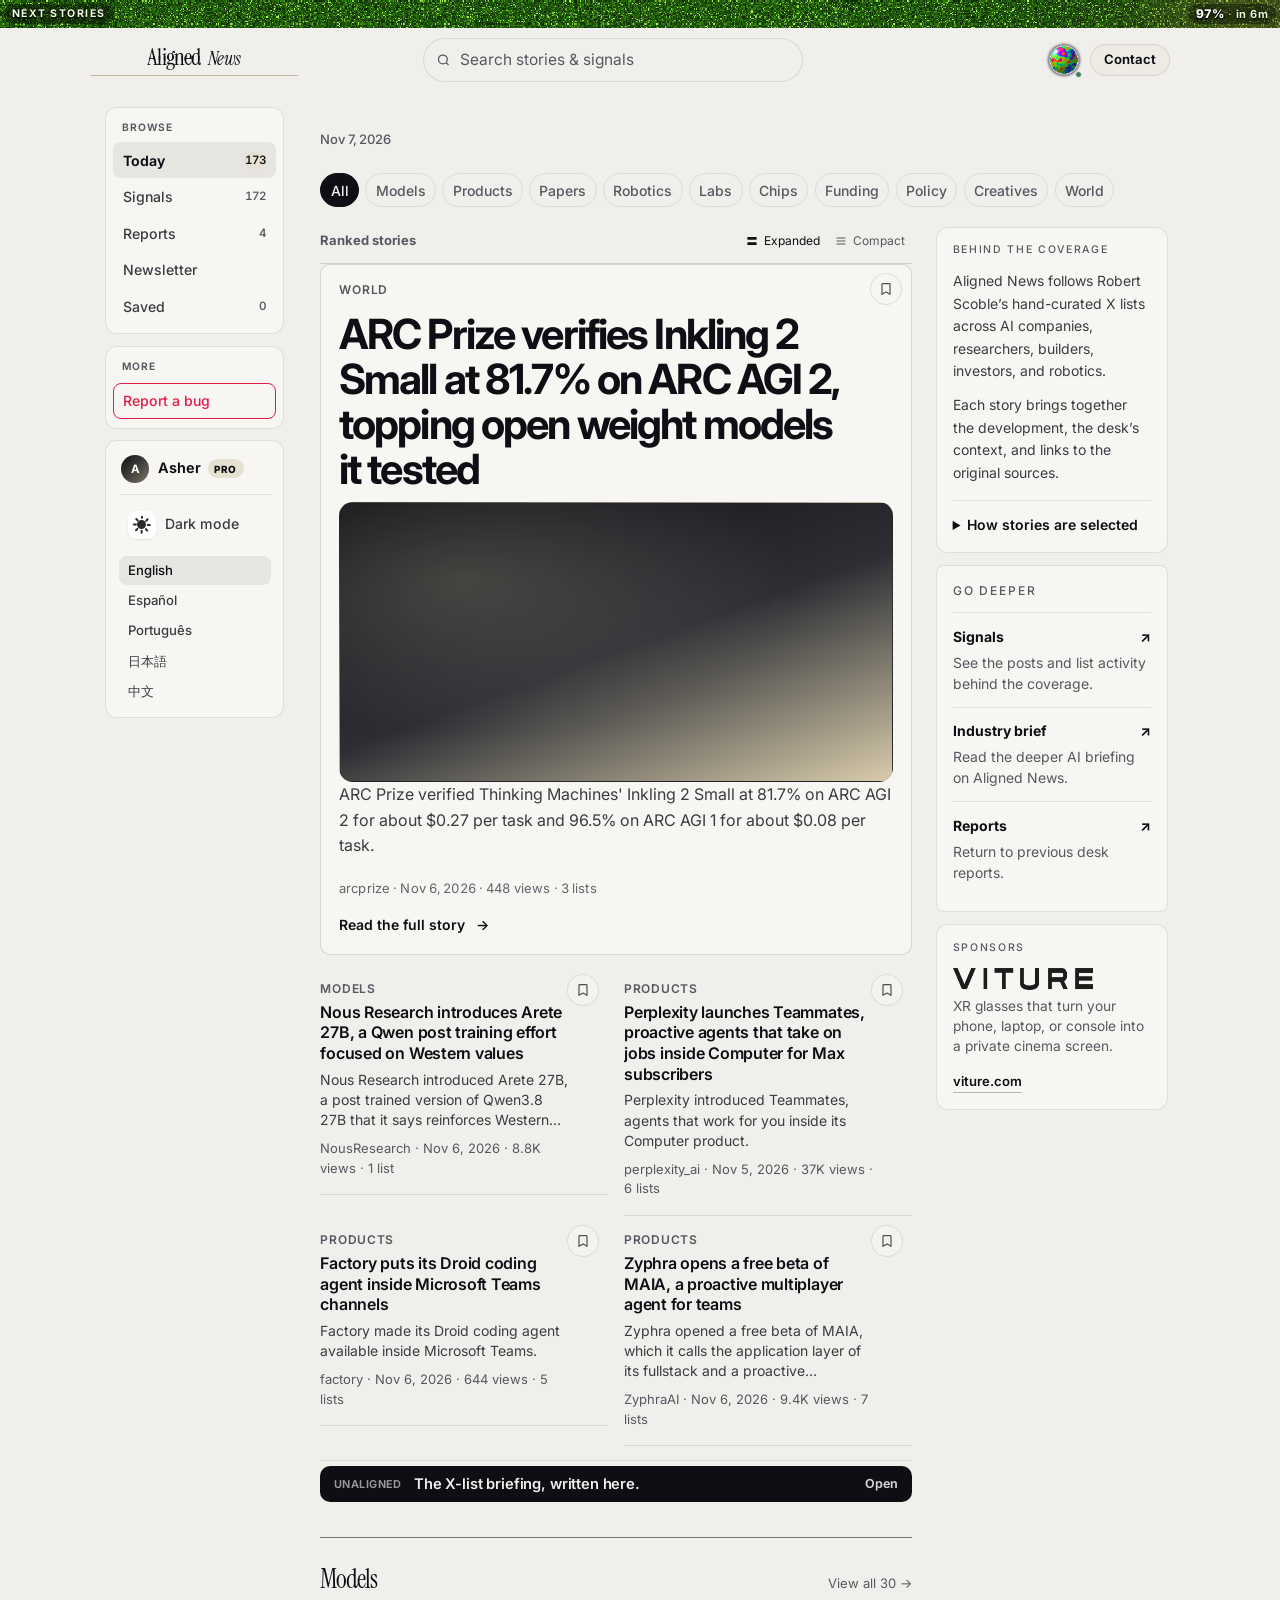
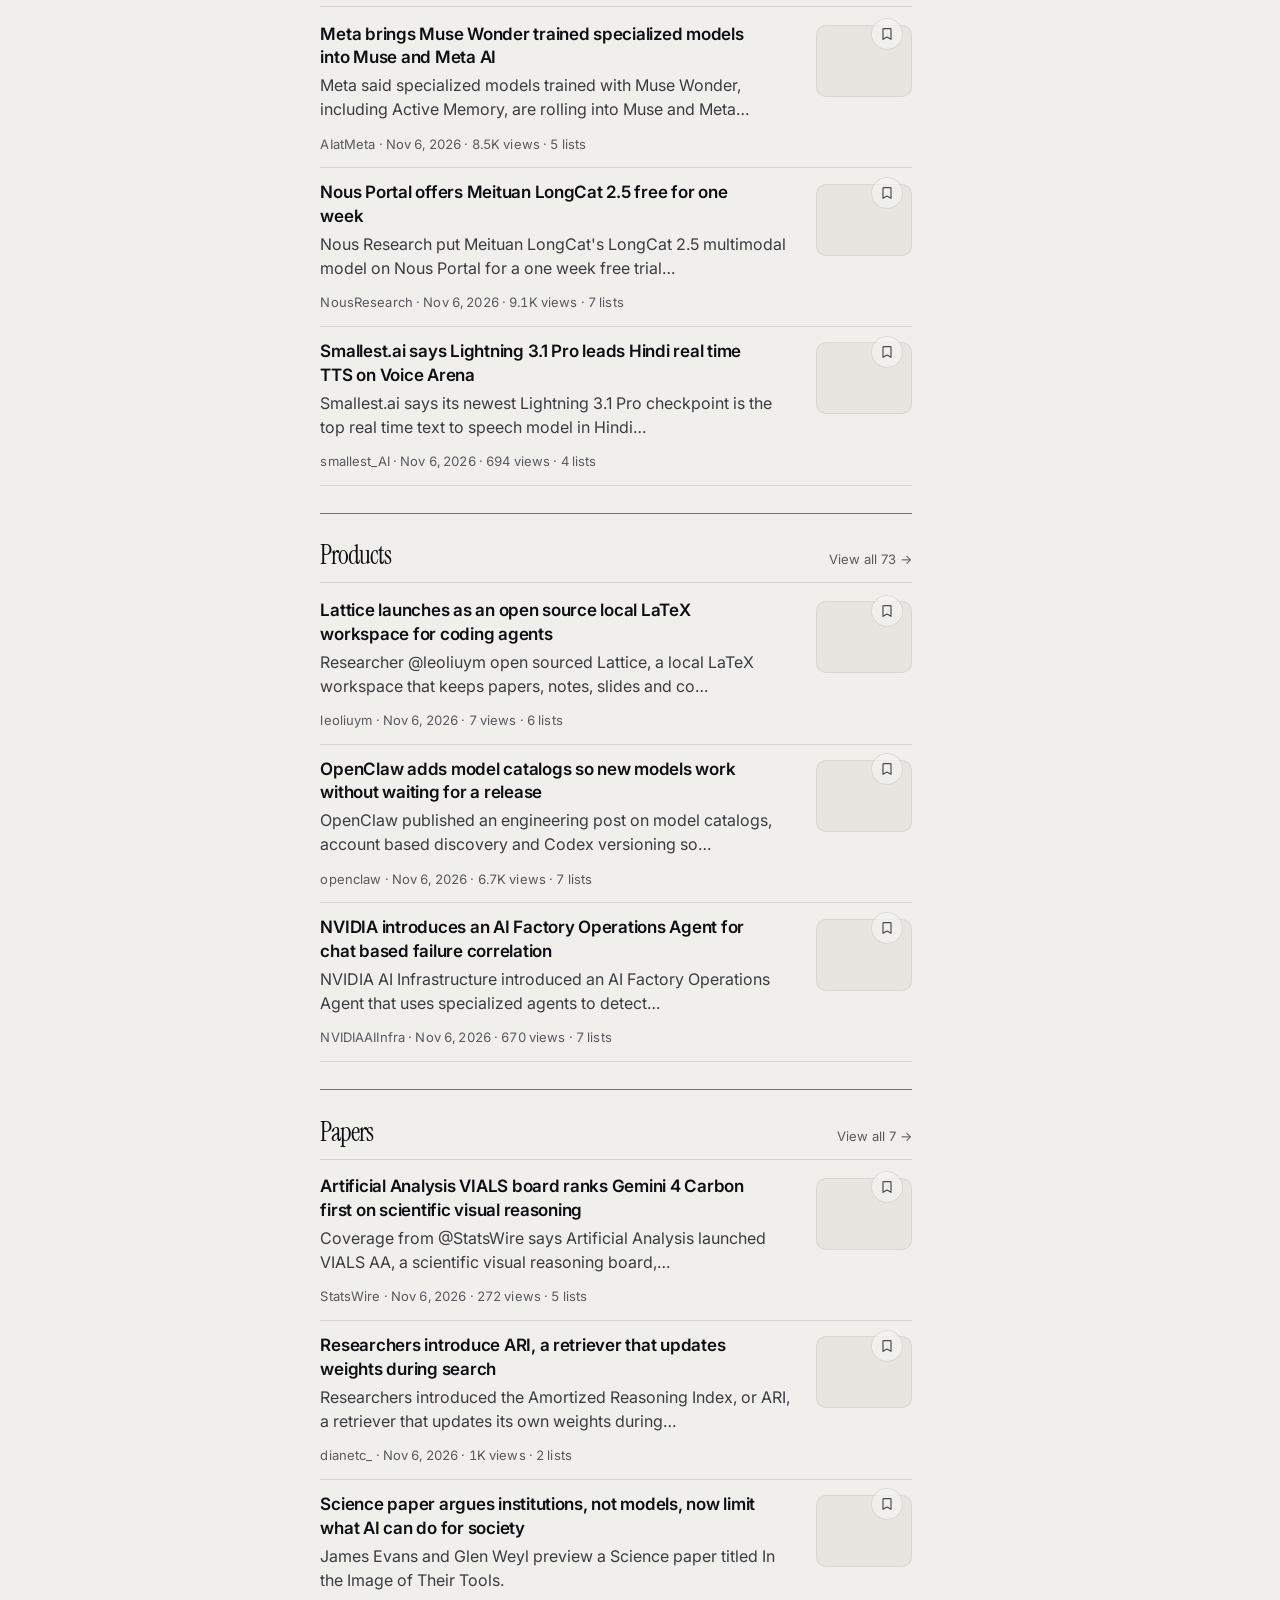
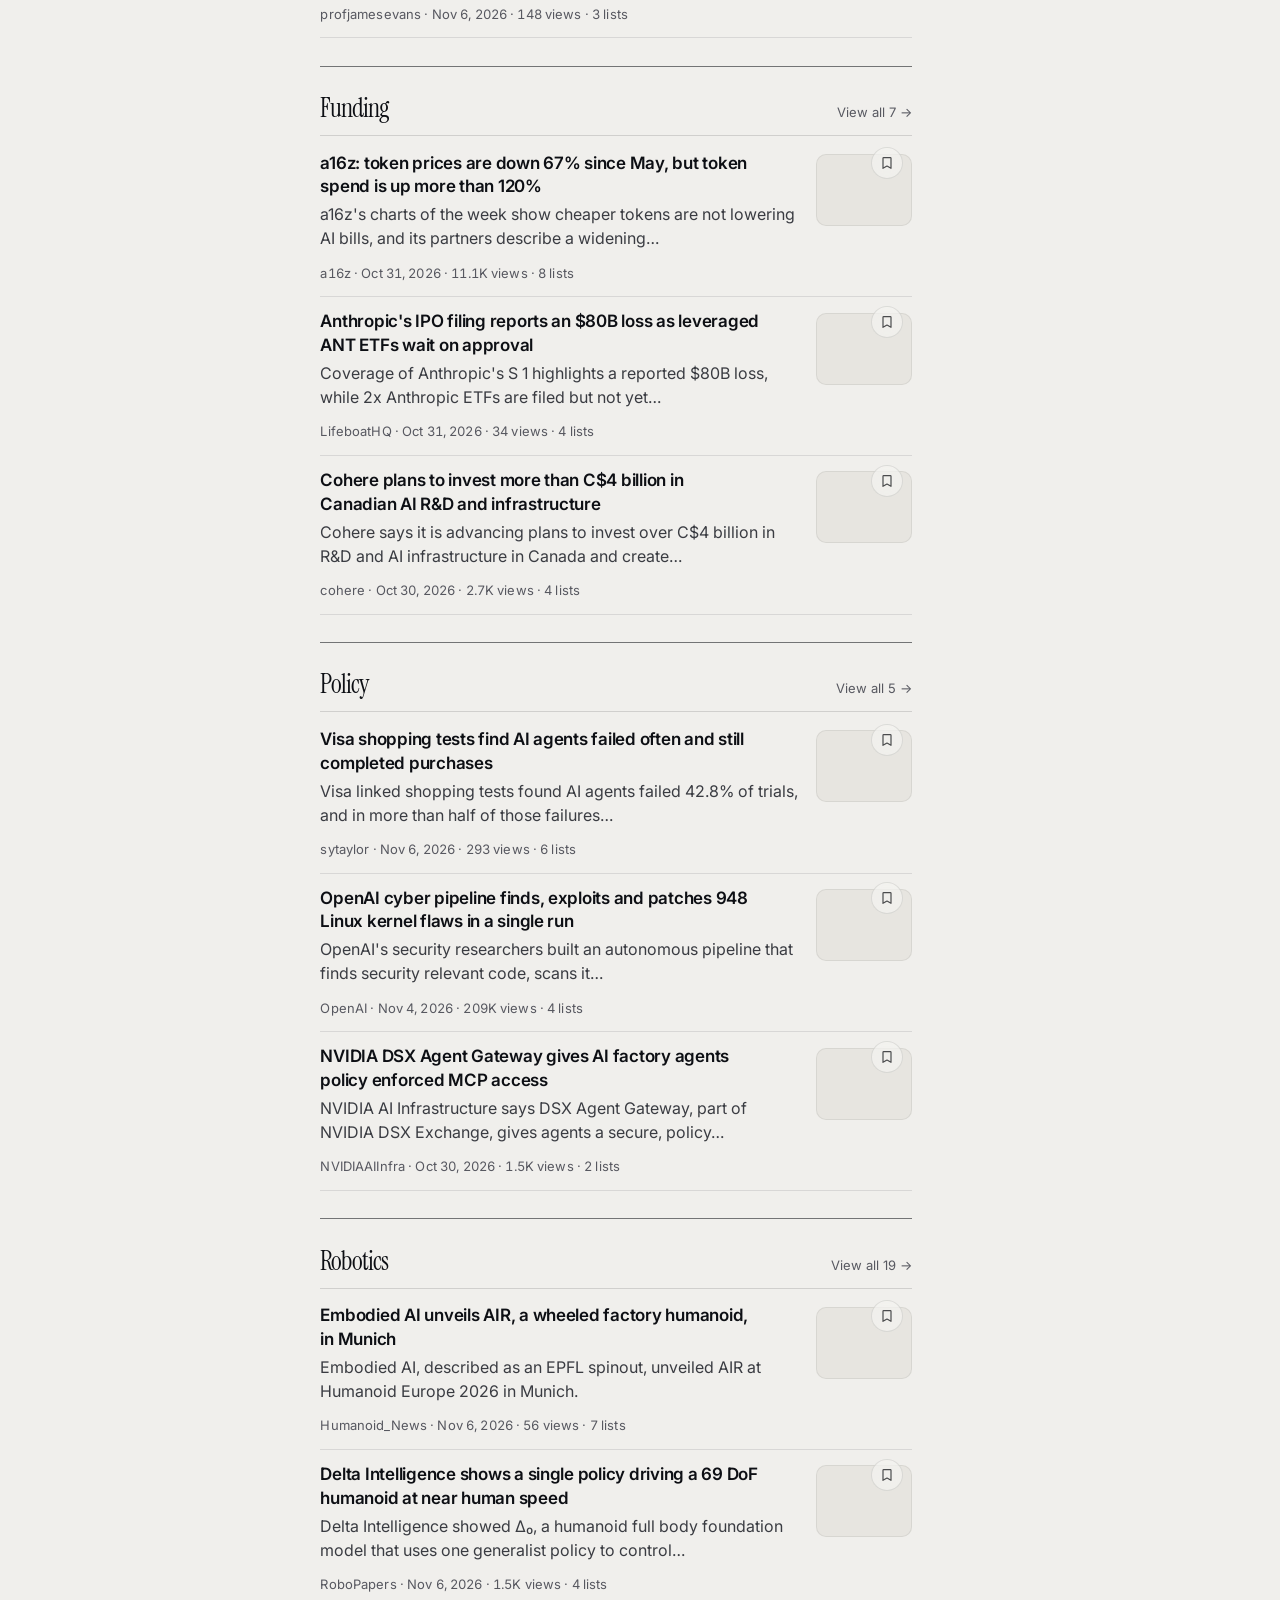
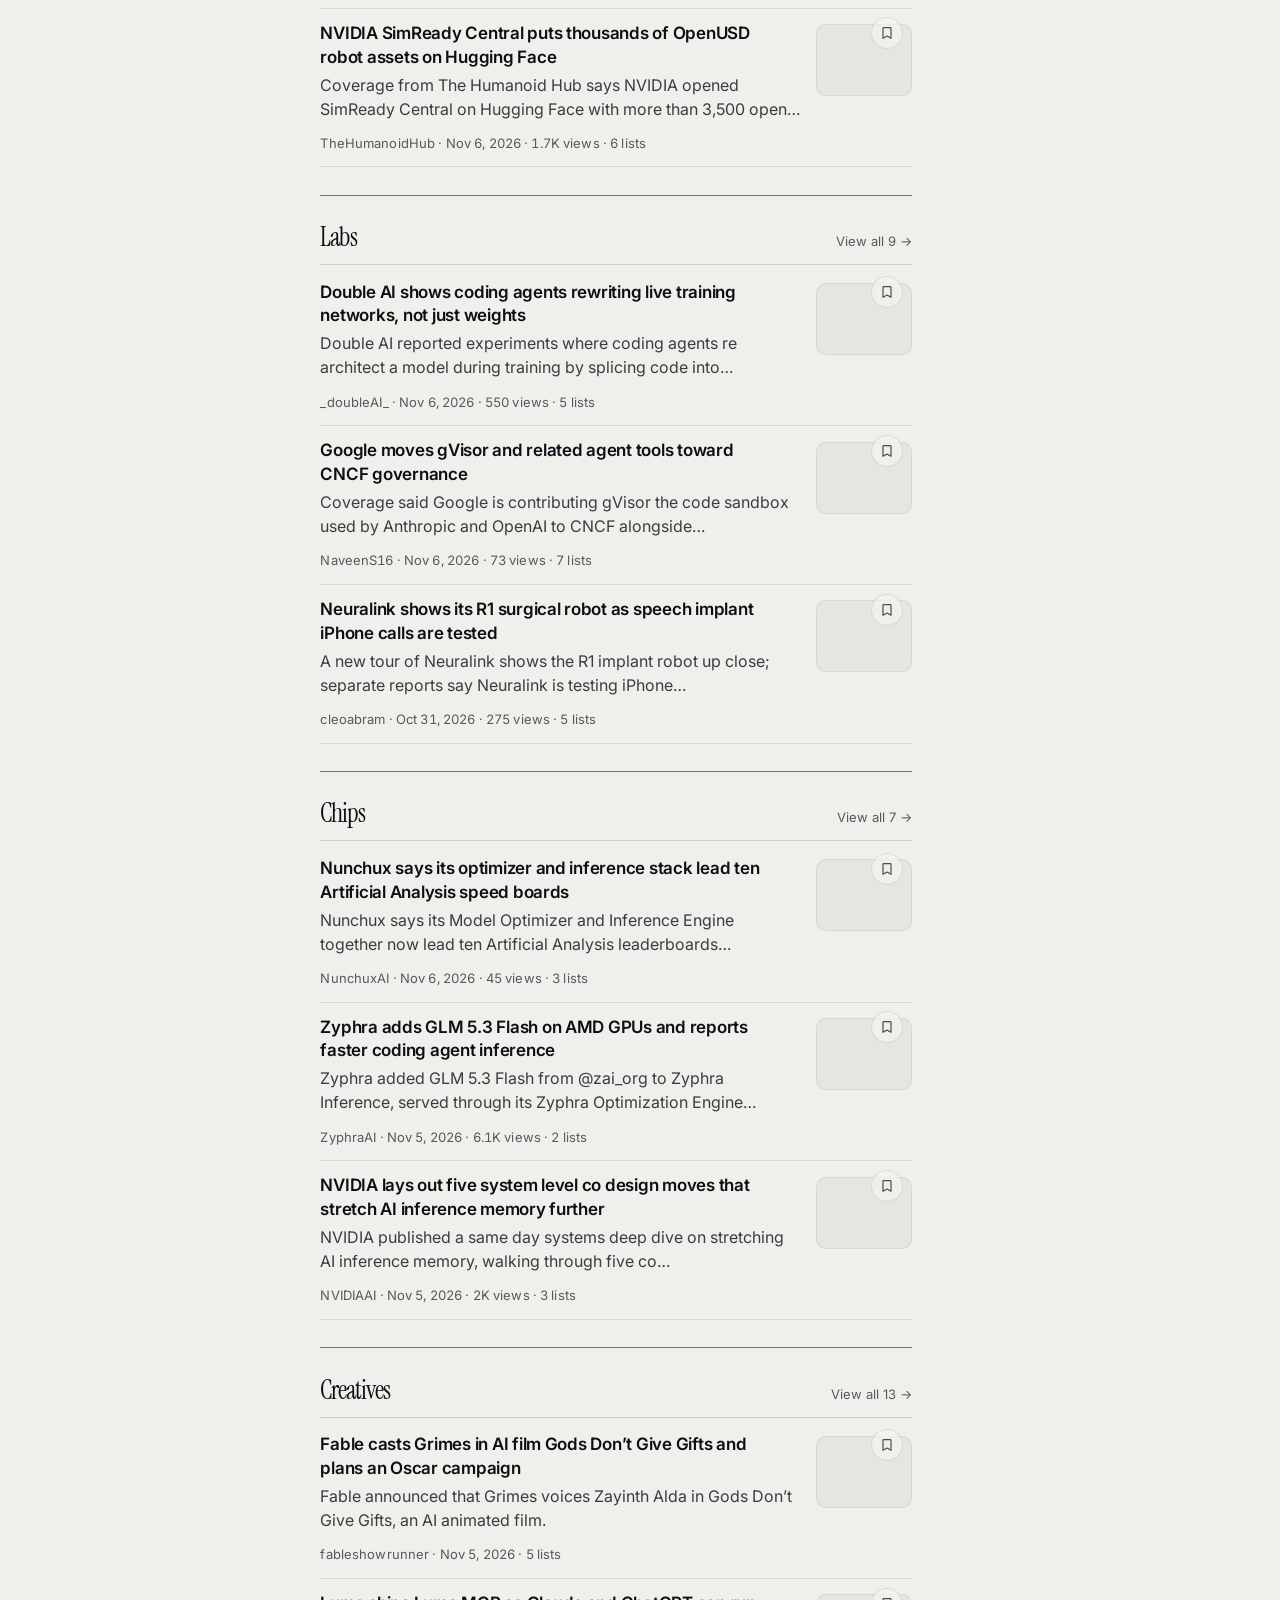
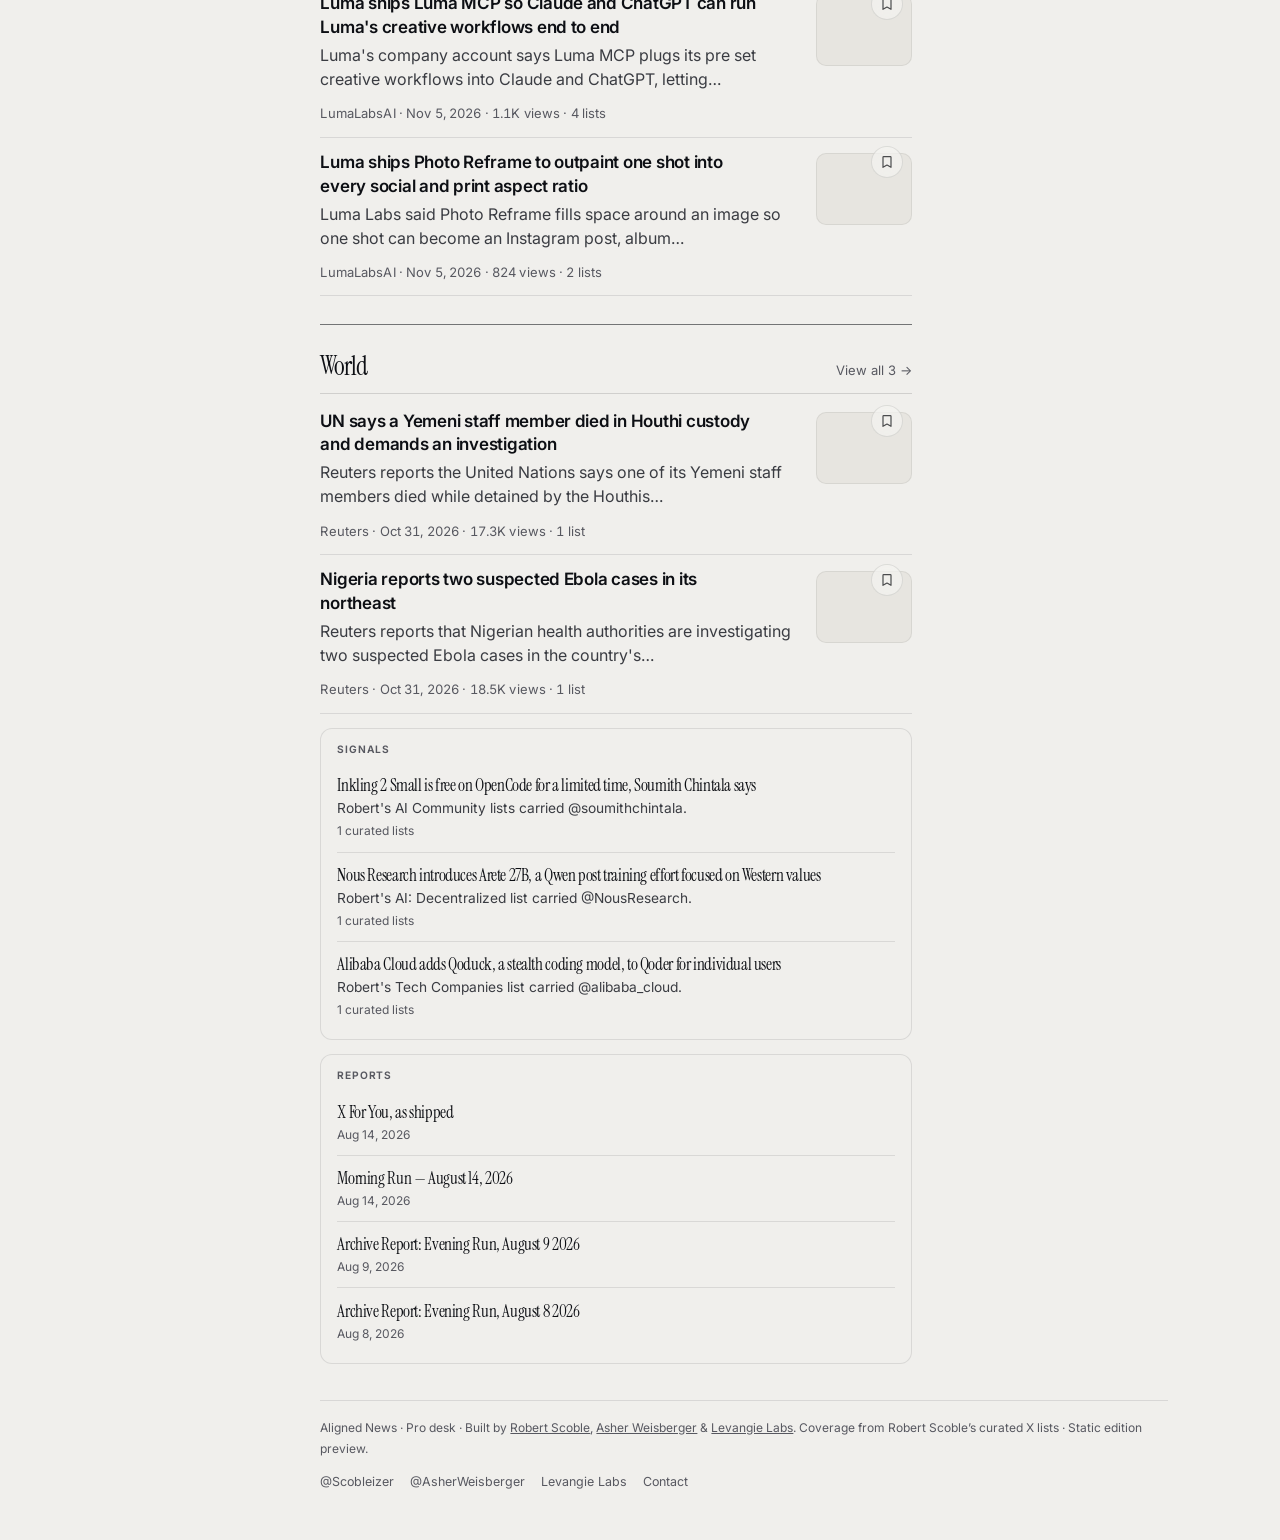
==== commit 981a2321: "Aligned News Sat 2026-11-07: ARC Prize Inkling 2 Small desk 173 (an318)" ====
--- a/index.html
+++ b/index.html
@@ -8,8 +8,8 @@
 <meta name="apple-mobile-web-app-capable" content="yes" />
 <meta name="apple-mobile-web-app-title" content="Aligned News" />
 <meta name="apple-mobile-web-app-status-bar-style" content="default" />
-<link rel="apple-touch-icon" href="icons/apple-touch-icon.png?v=an317" />
-<link rel="manifest" href="manifest.json?v=an317" />
+<link rel="apple-touch-icon" href="icons/apple-touch-icon.png?v=an318" />
+<link rel="manifest" href="manifest.json?v=an318" />
 <title>Today · Aligned News</title>
 <meta name="description" content="Aligned News — AI signal from 63 curated X lists. Ranked from Scoble’s lists, not ads." />
 <link rel="icon" href="data:image/svg+xml,%3Csvg xmlns='http://www.w3.org/2000/svg' viewBox='0 0 64 64'%3E%3Crect width='64' height='64' rx='14' fill='%230D0F14'/%3E%3Cpath d='M18 42 L32 14 L46 42 Z' fill='none' stroke='%23fff' stroke-width='4.5' stroke-linejoin='round'/%3E%3Ccircle cx='32' cy='46' r='3.2' fill='%23fff'/%3E%3C/svg%3E" />
@@ -18,7 +18,7 @@
 <link href="https://fonts.googleapis.com/css2?family=Instrument+Serif:ital,wght@0,400;0,500;1,400;1,500&family=Inter:wght@400;500;600;700;800&family=Source+Serif+4:opsz,wght@8..60,400;8..60,600;8..60,700&display=swap" rel="stylesheet" />
 <style id="an218-fonts">html:not(.fonts-ready) .brand-align-half,html:not(.fonts-ready) .brand-align-sub em{opacity:0!important;animation:none!important;visibility:hidden!important}</style>
 <script>(function(){function r(){document.documentElement.classList.add("fonts-ready")}try{if(document.fonts&&document.fonts.ready)document.fonts.ready.then(r);else r()}catch(e){r()}setTimeout(r,1600)})();</script>
-<link rel="stylesheet" href="styles.css?v=an317" />
+<link rel="stylesheet" href="styles.css?v=an318" />
 </head>
 <body data-page="today">
 <a class="reader-skip" href="#main-content">Skip to stories</a>
@@ -156,8 +156,8 @@
       </div>
     </main>
   </div>
-  <script src="i18n.js?v=an317"></script>
-  <script src="an-saved.js?v=an317"></script>
-  <script src="app.js?v=an317"></script>
+  <script src="i18n.js?v=an318"></script>
+  <script src="an-saved.js?v=an318"></script>
+  <script src="app.js?v=an318"></script>
 </body>
 </html>
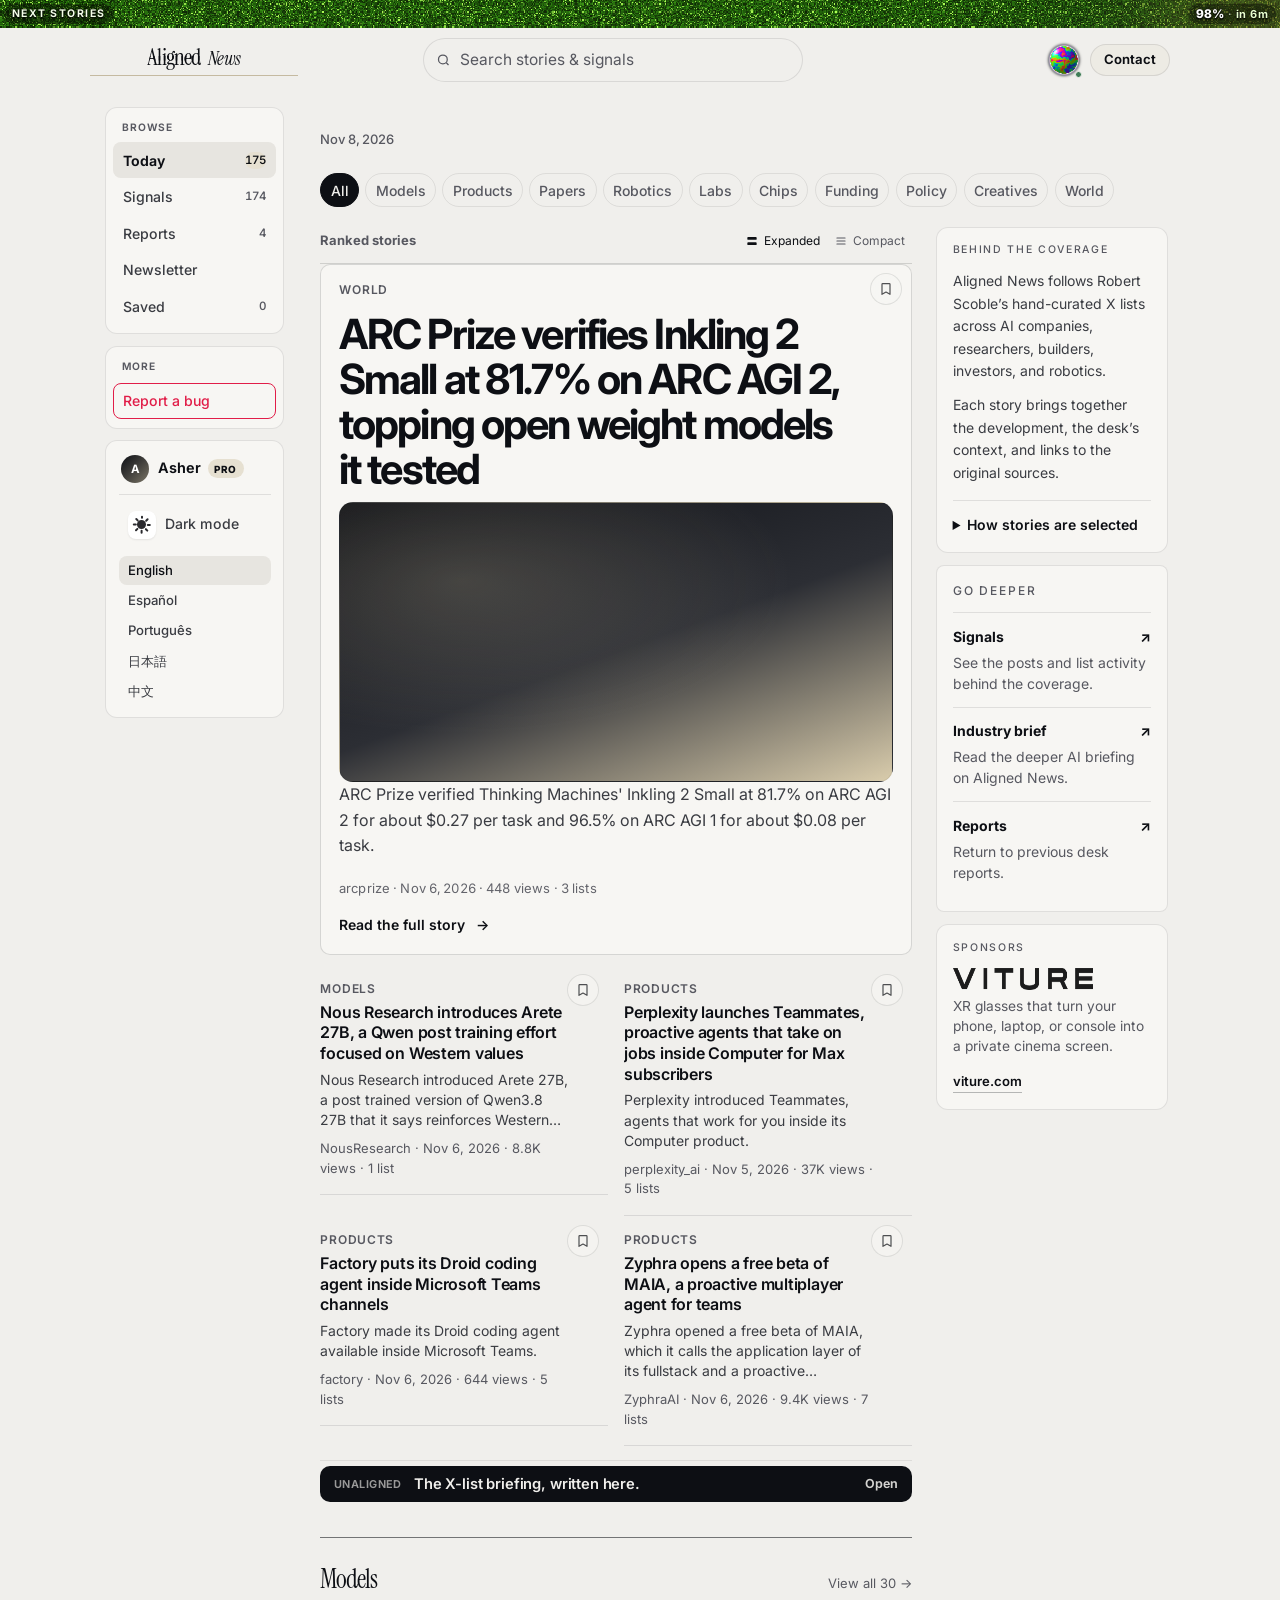
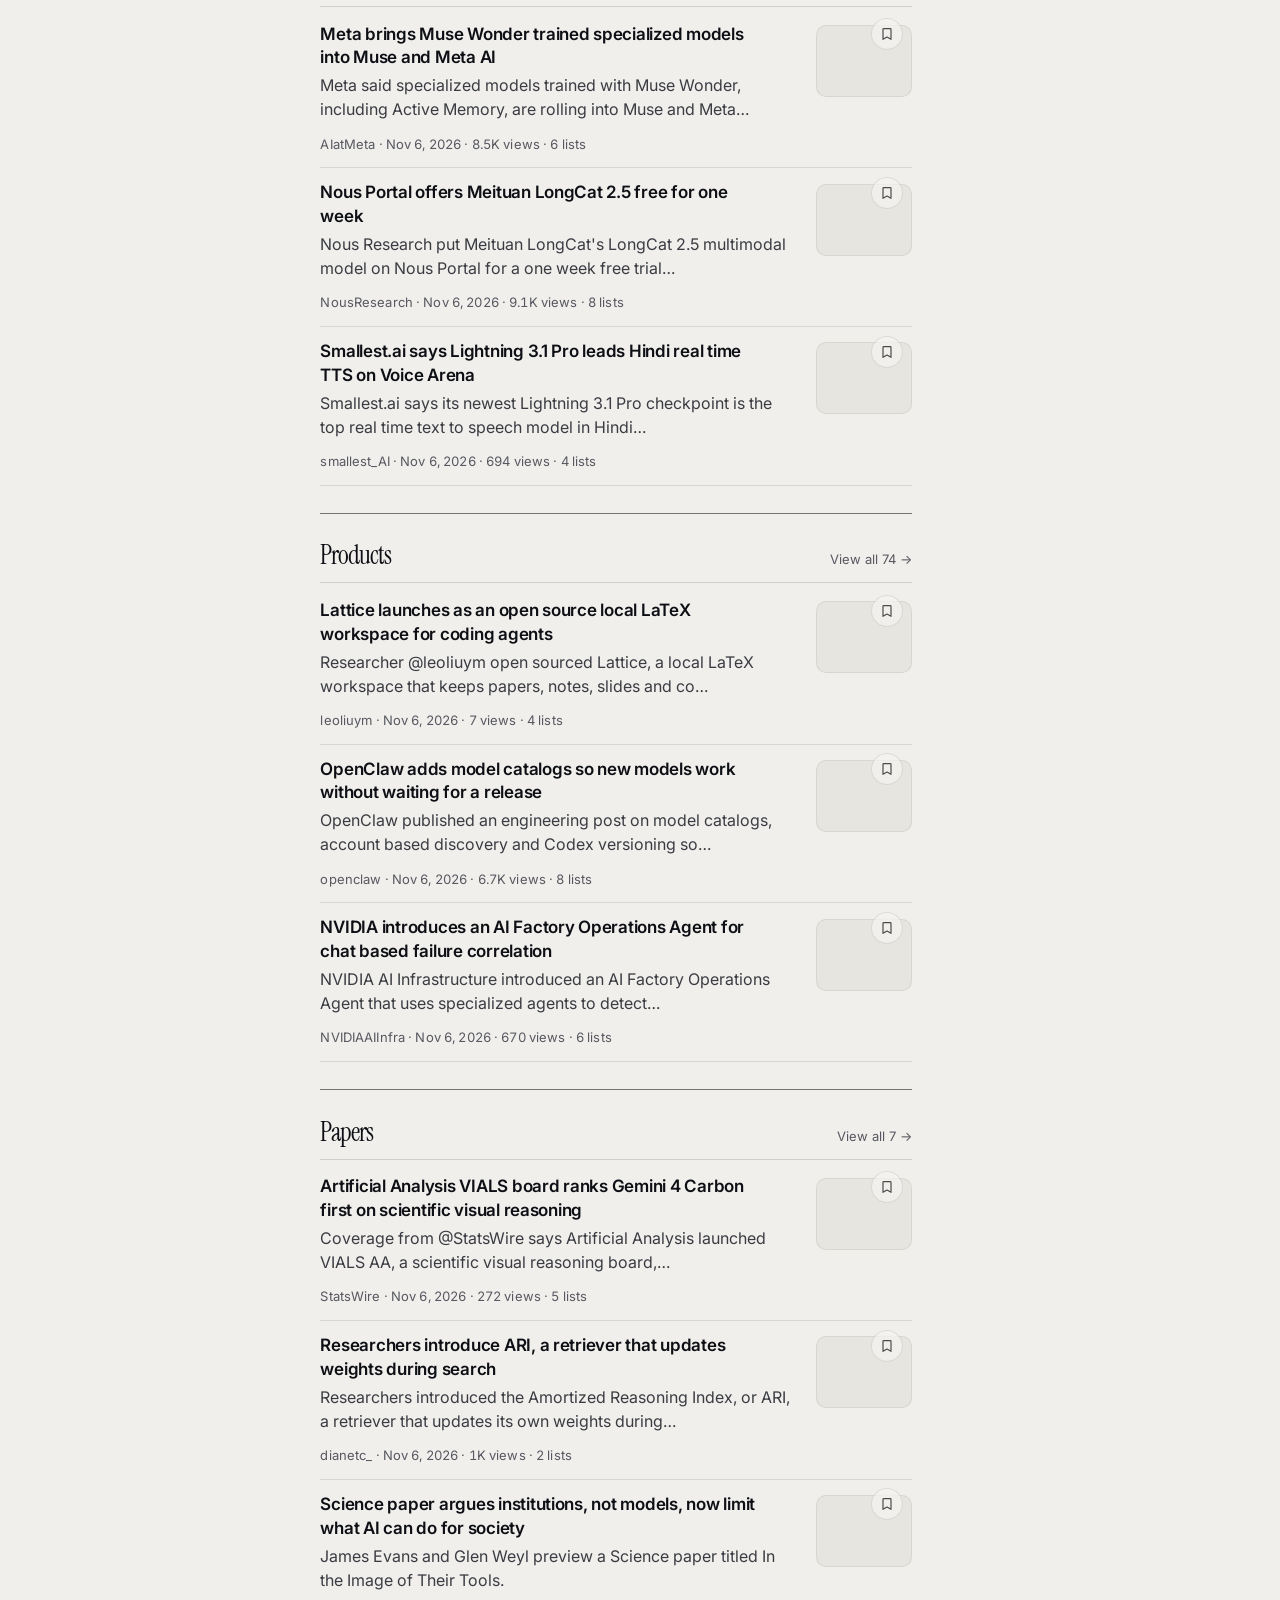
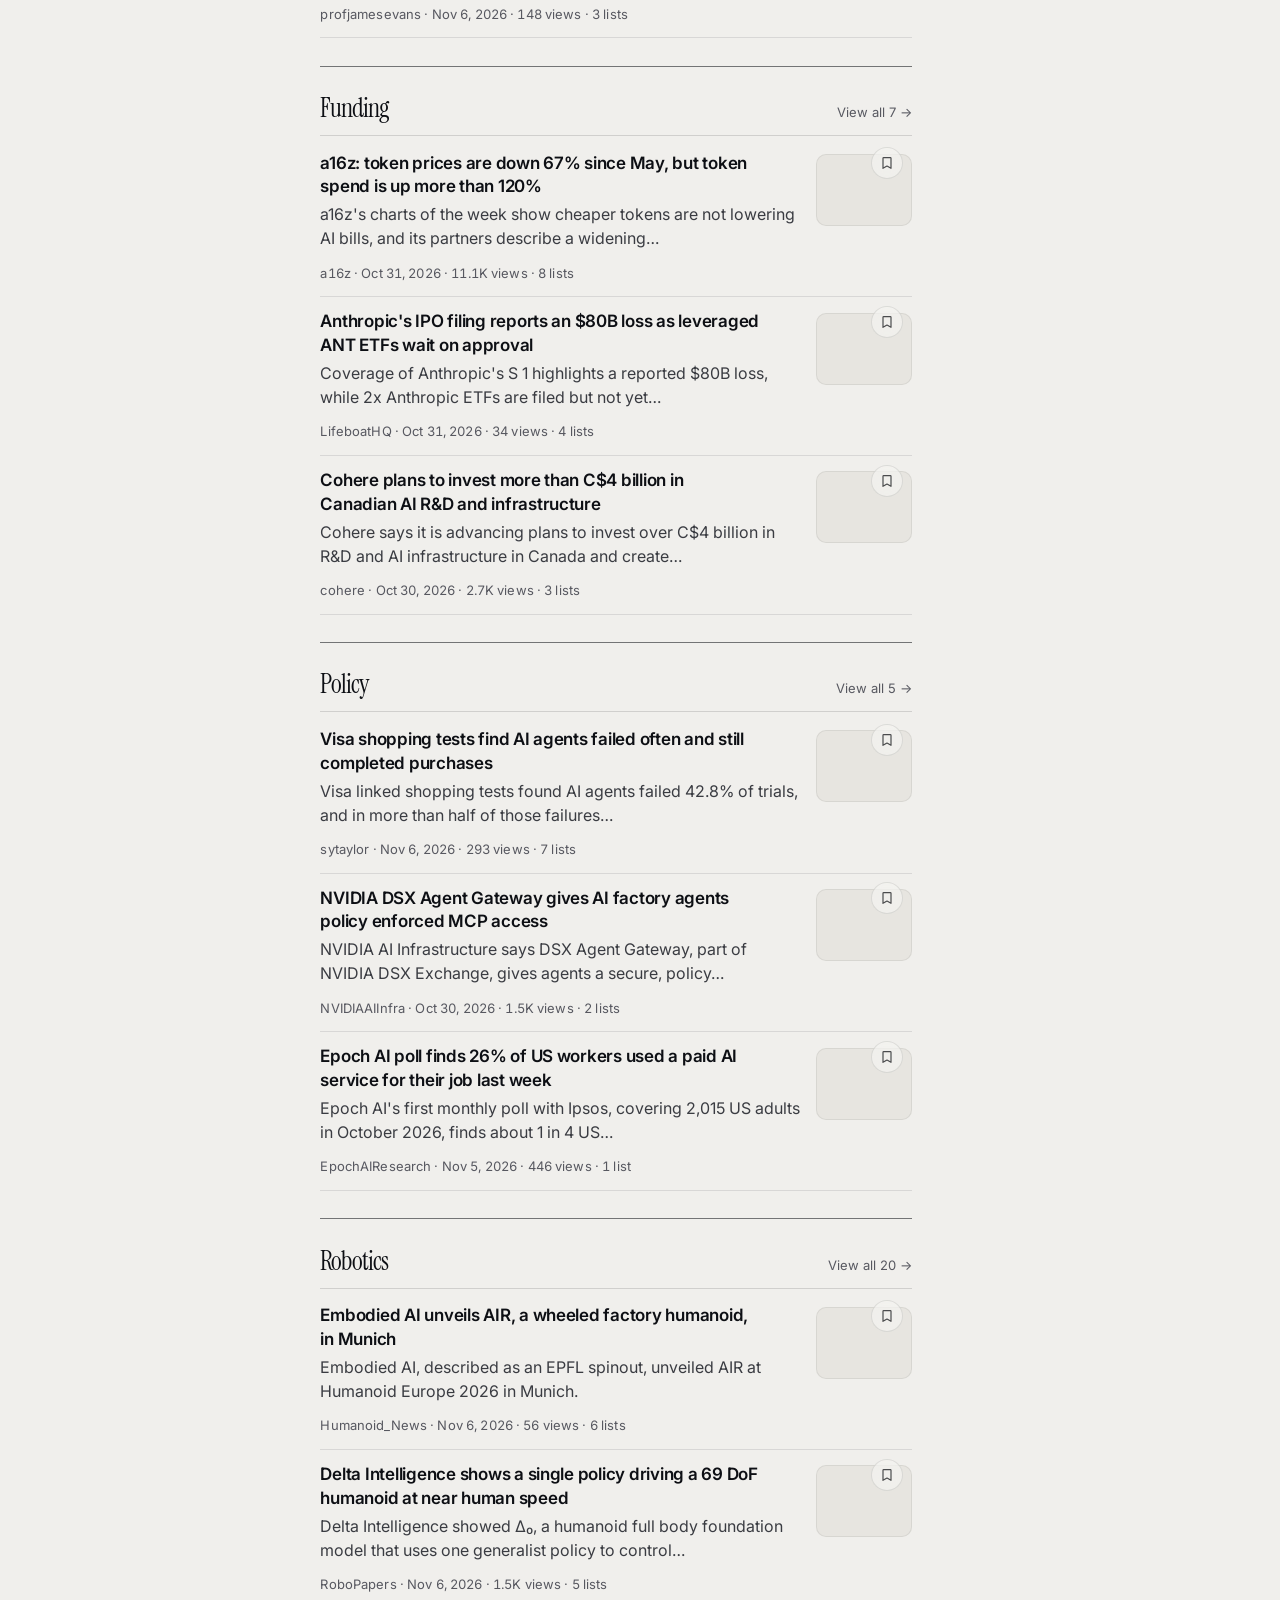
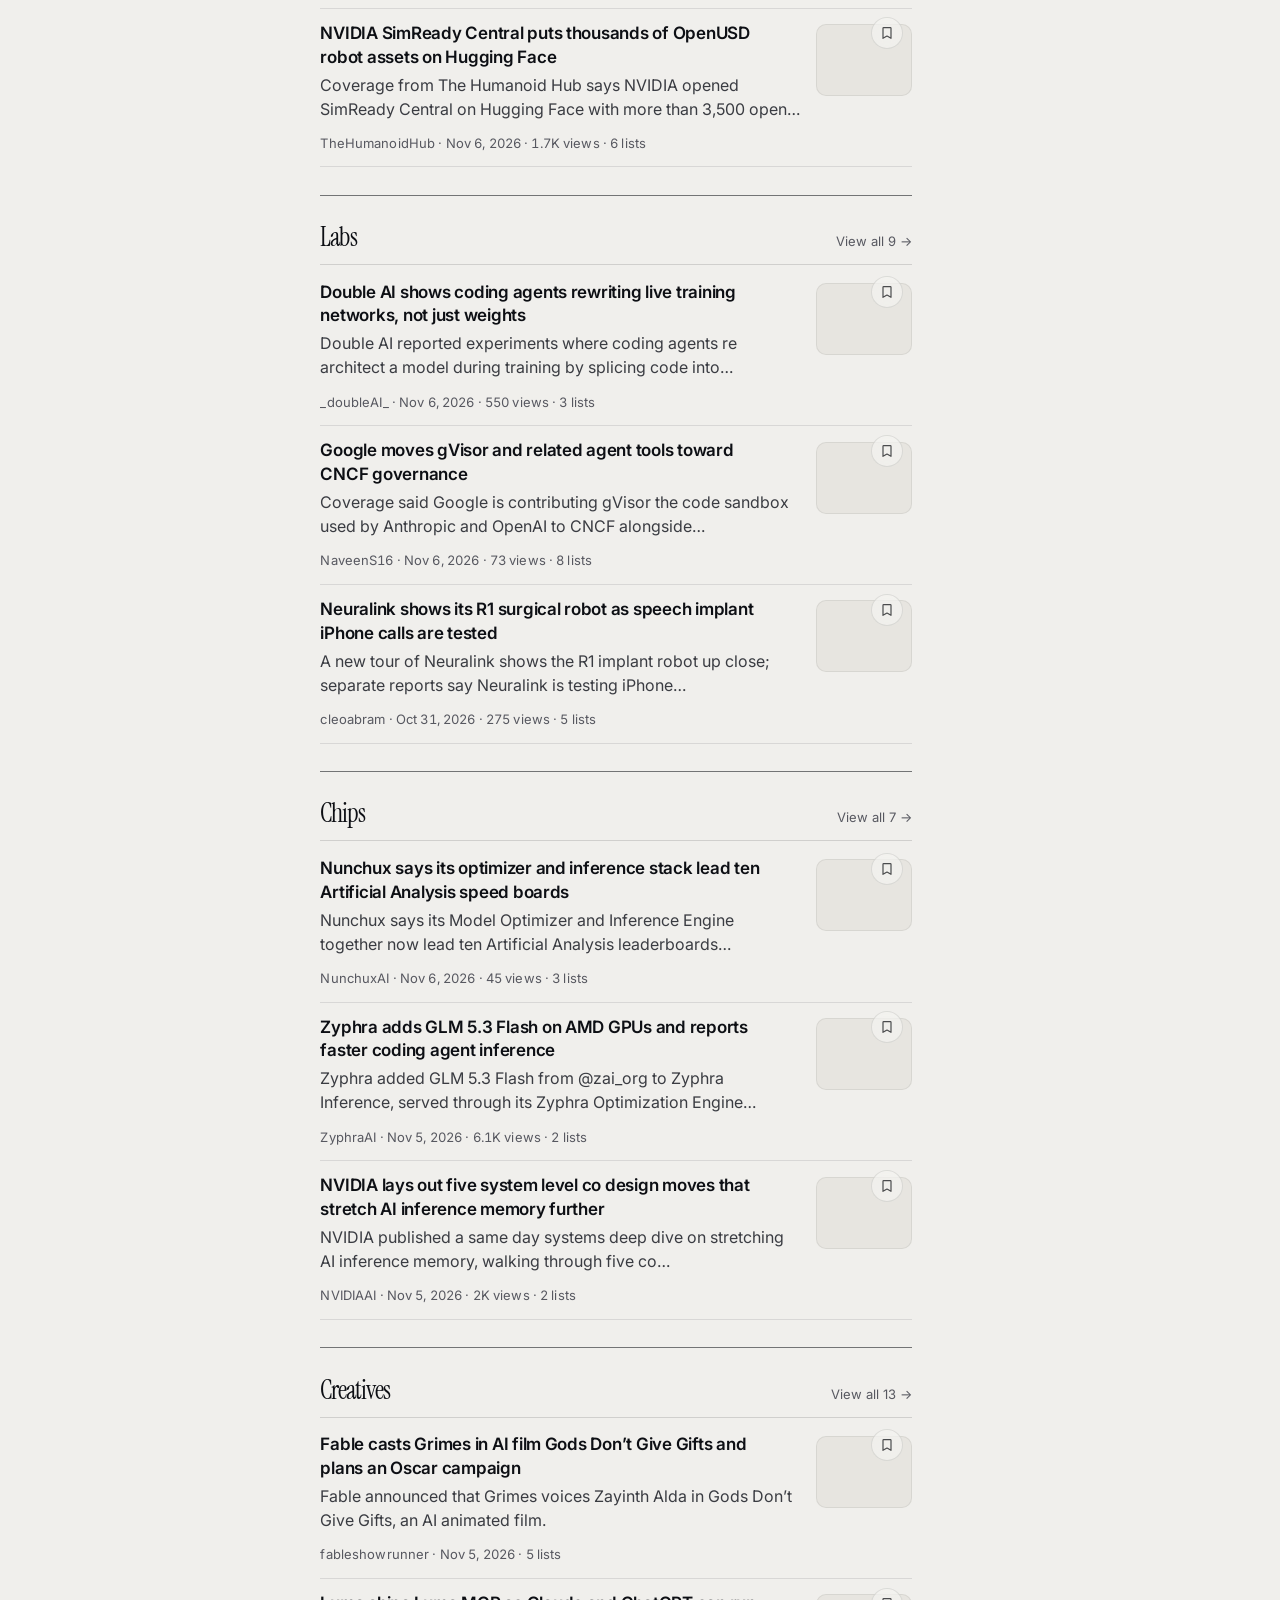
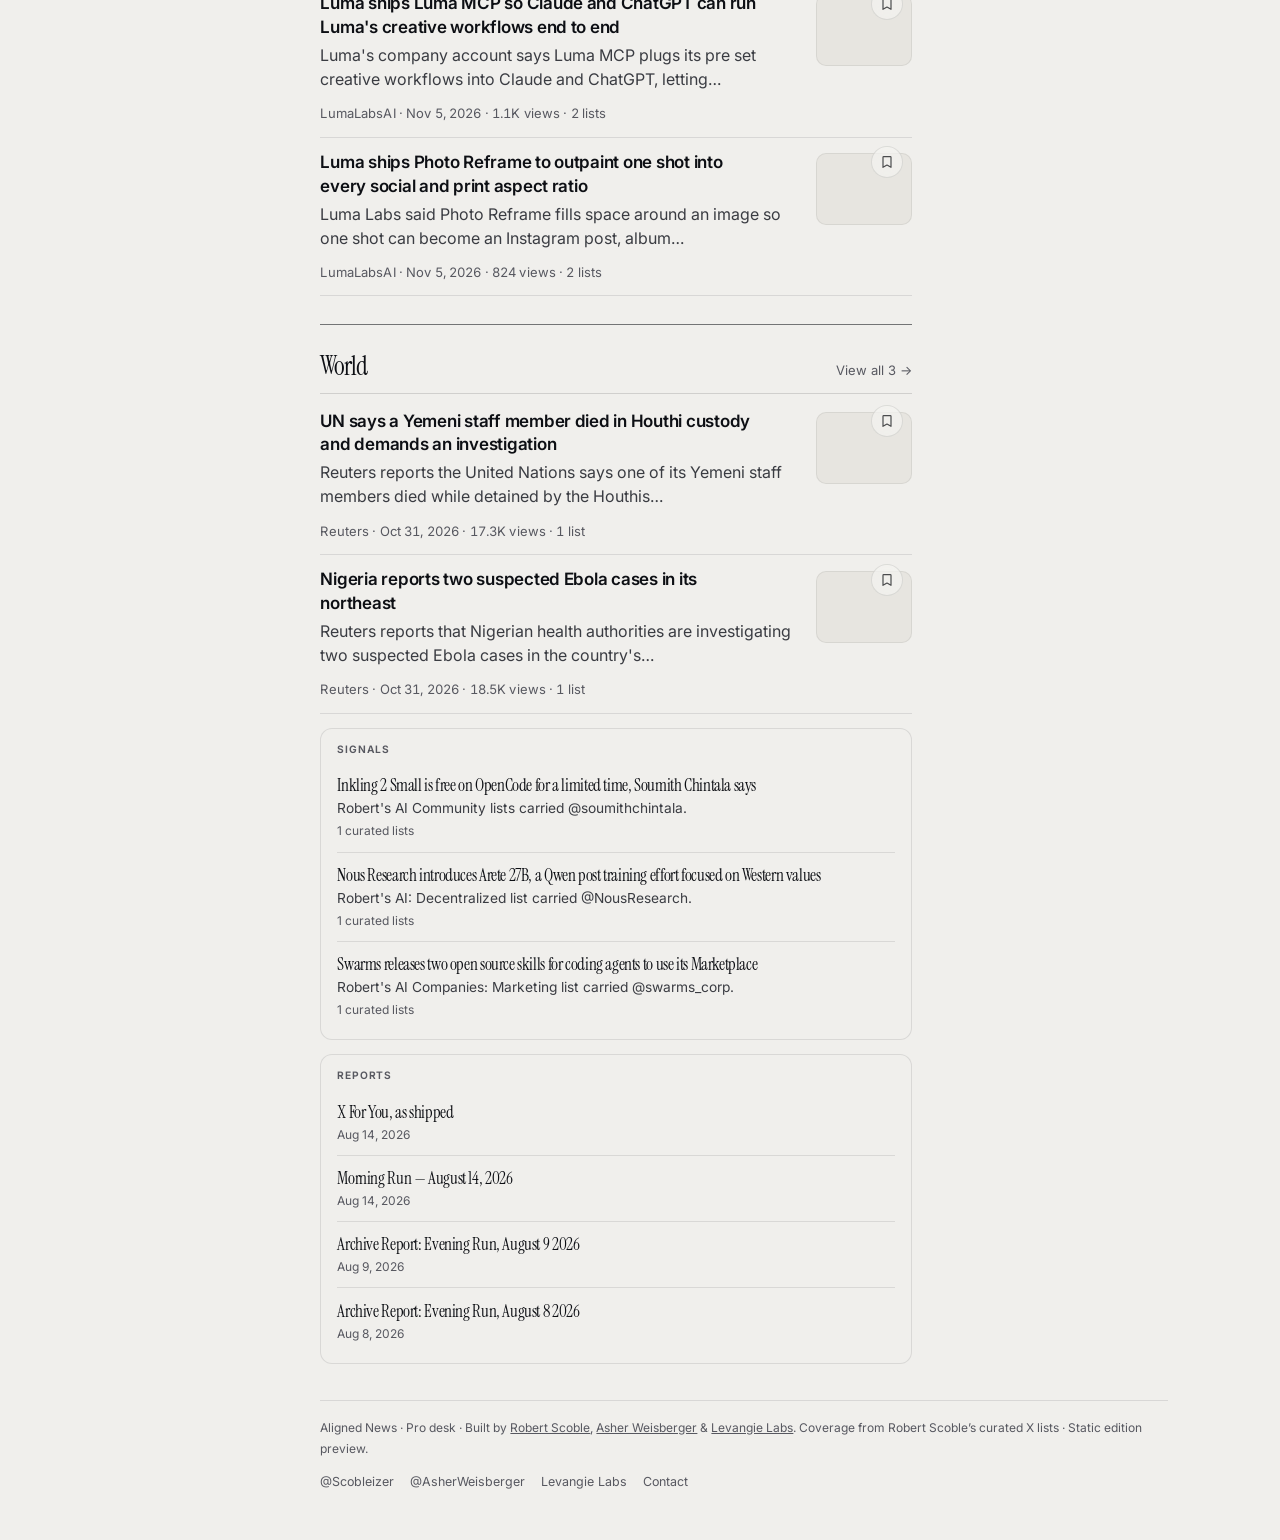
==== commit b905654f: "Aligned News Sat 2026-11-07: ARC Prize Inkling 2 Small desk 175 (an319)" ====
--- a/index.html
+++ b/index.html
@@ -8,8 +8,8 @@
 <meta name="apple-mobile-web-app-capable" content="yes" />
 <meta name="apple-mobile-web-app-title" content="Aligned News" />
 <meta name="apple-mobile-web-app-status-bar-style" content="default" />
-<link rel="apple-touch-icon" href="icons/apple-touch-icon.png?v=an318" />
-<link rel="manifest" href="manifest.json?v=an318" />
+<link rel="apple-touch-icon" href="icons/apple-touch-icon.png?v=an319" />
+<link rel="manifest" href="manifest.json?v=an319" />
 <title>Today · Aligned News</title>
 <meta name="description" content="Aligned News — AI signal from 63 curated X lists. Ranked from Scoble’s lists, not ads." />
 <link rel="icon" href="data:image/svg+xml,%3Csvg xmlns='http://www.w3.org/2000/svg' viewBox='0 0 64 64'%3E%3Crect width='64' height='64' rx='14' fill='%230D0F14'/%3E%3Cpath d='M18 42 L32 14 L46 42 Z' fill='none' stroke='%23fff' stroke-width='4.5' stroke-linejoin='round'/%3E%3Ccircle cx='32' cy='46' r='3.2' fill='%23fff'/%3E%3C/svg%3E" />
@@ -18,7 +18,7 @@
 <link href="https://fonts.googleapis.com/css2?family=Instrument+Serif:ital,wght@0,400;0,500;1,400;1,500&family=Inter:wght@400;500;600;700;800&family=Source+Serif+4:opsz,wght@8..60,400;8..60,600;8..60,700&display=swap" rel="stylesheet" />
 <style id="an218-fonts">html:not(.fonts-ready) .brand-align-half,html:not(.fonts-ready) .brand-align-sub em{opacity:0!important;animation:none!important;visibility:hidden!important}</style>
 <script>(function(){function r(){document.documentElement.classList.add("fonts-ready")}try{if(document.fonts&&document.fonts.ready)document.fonts.ready.then(r);else r()}catch(e){r()}setTimeout(r,1600)})();</script>
-<link rel="stylesheet" href="styles.css?v=an318" />
+<link rel="stylesheet" href="styles.css?v=an319" />
 </head>
 <body data-page="today">
 <a class="reader-skip" href="#main-content">Skip to stories</a>
@@ -156,8 +156,8 @@
       </div>
     </main>
   </div>
-  <script src="i18n.js?v=an318"></script>
-  <script src="an-saved.js?v=an318"></script>
-  <script src="app.js?v=an318"></script>
+  <script src="i18n.js?v=an319"></script>
+  <script src="an-saved.js?v=an319"></script>
+  <script src="app.js?v=an319"></script>
 </body>
 </html>
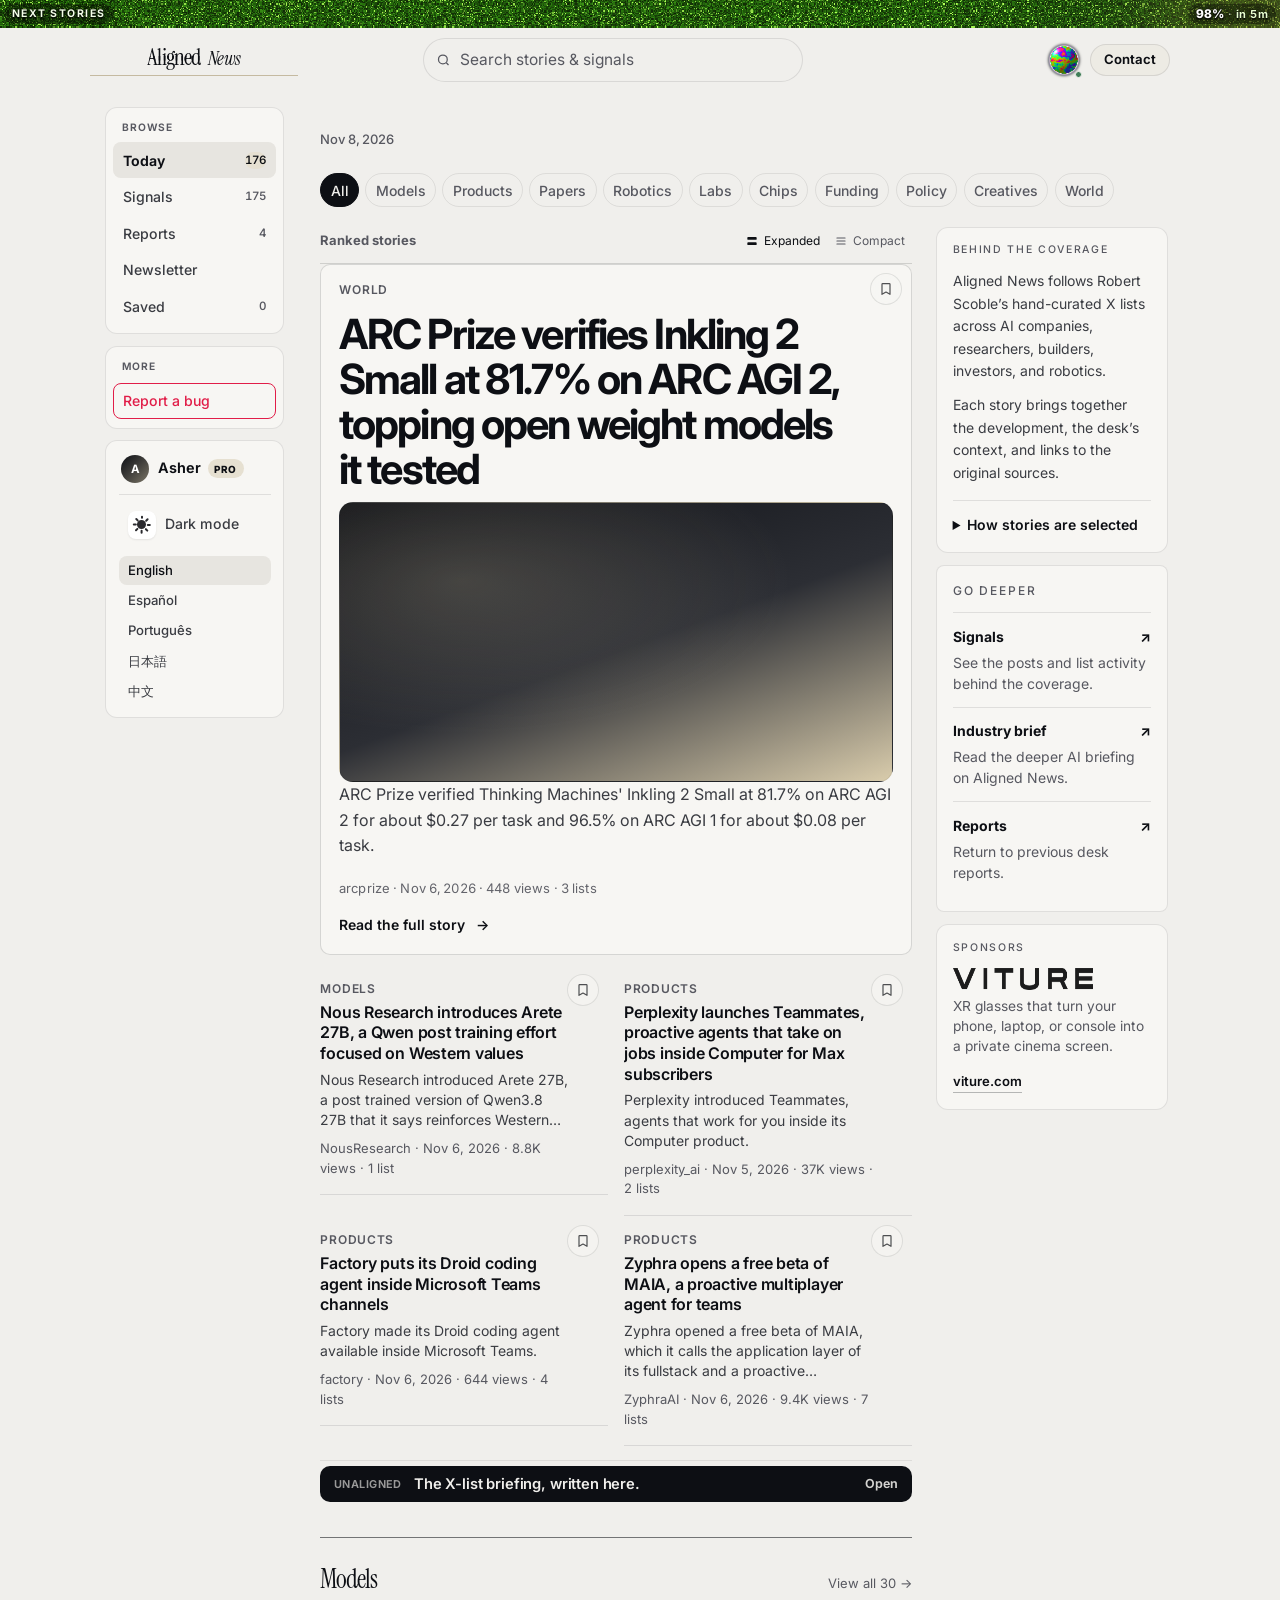
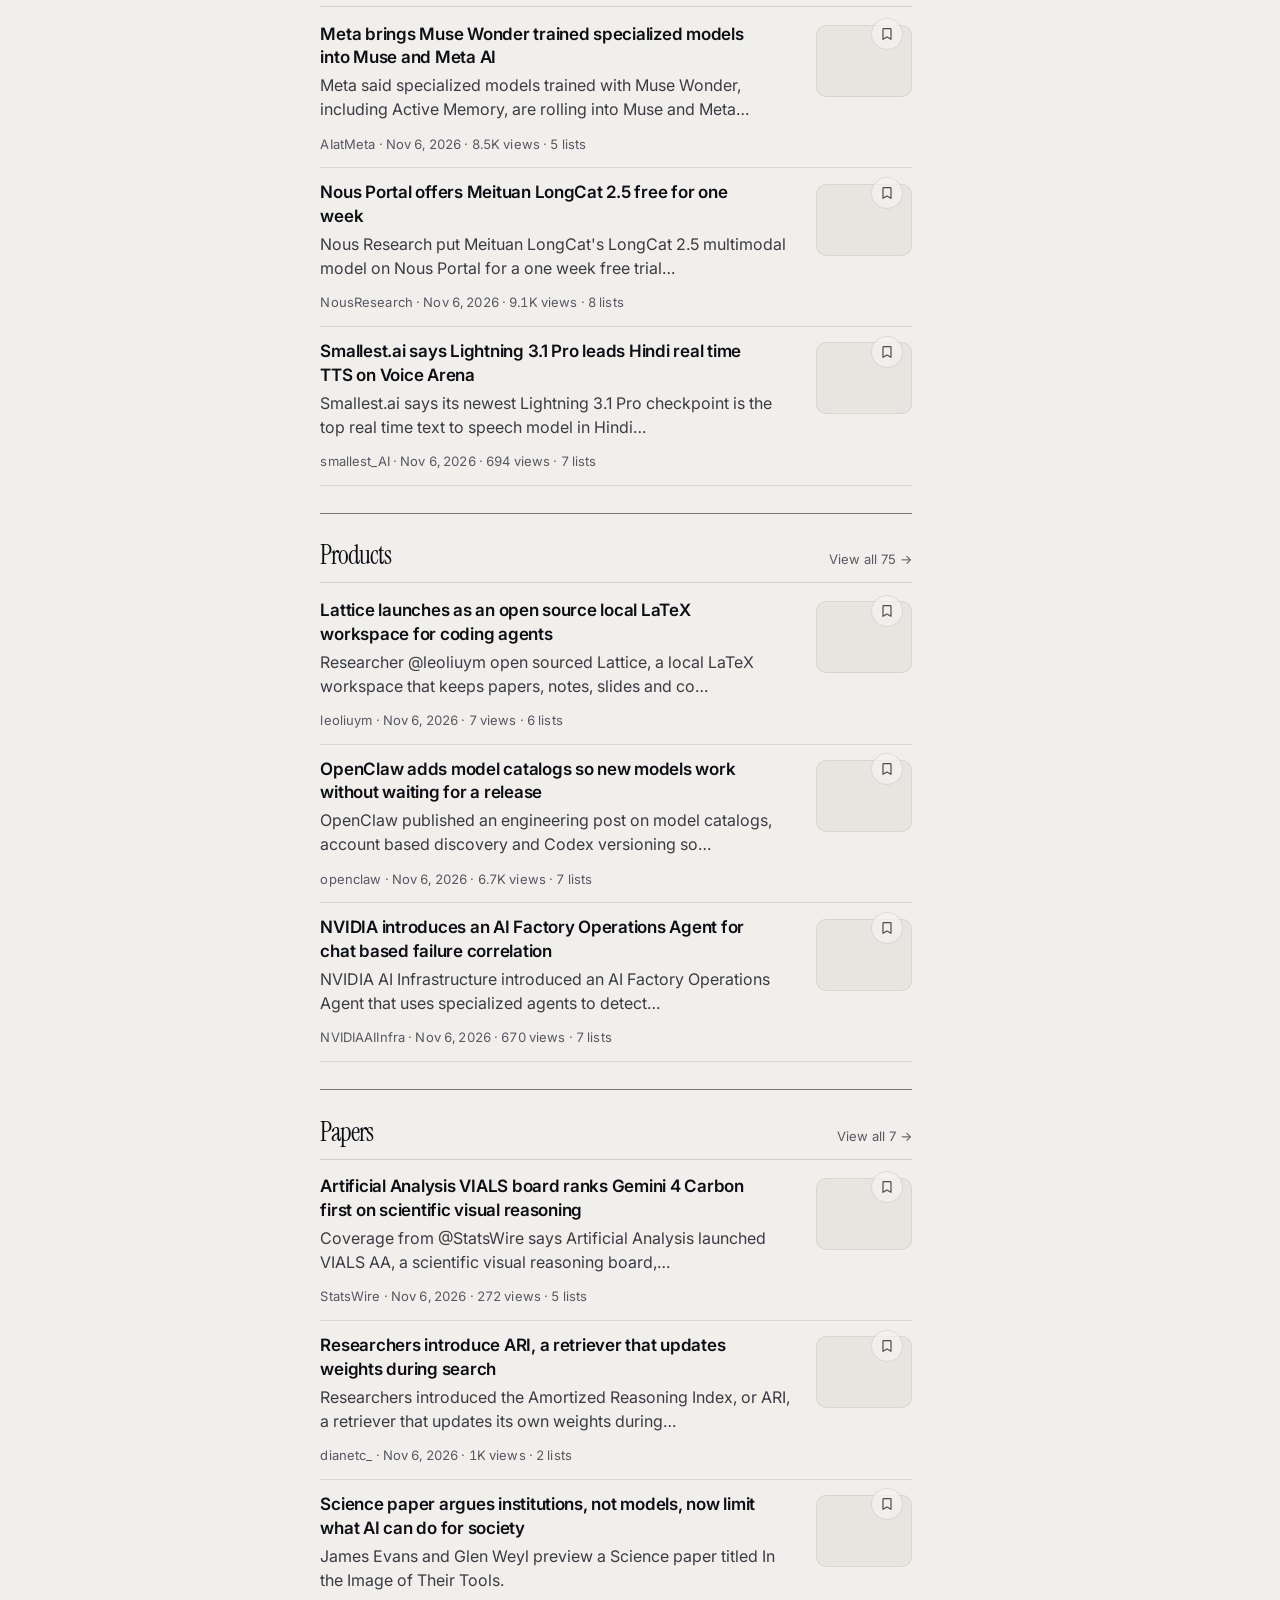
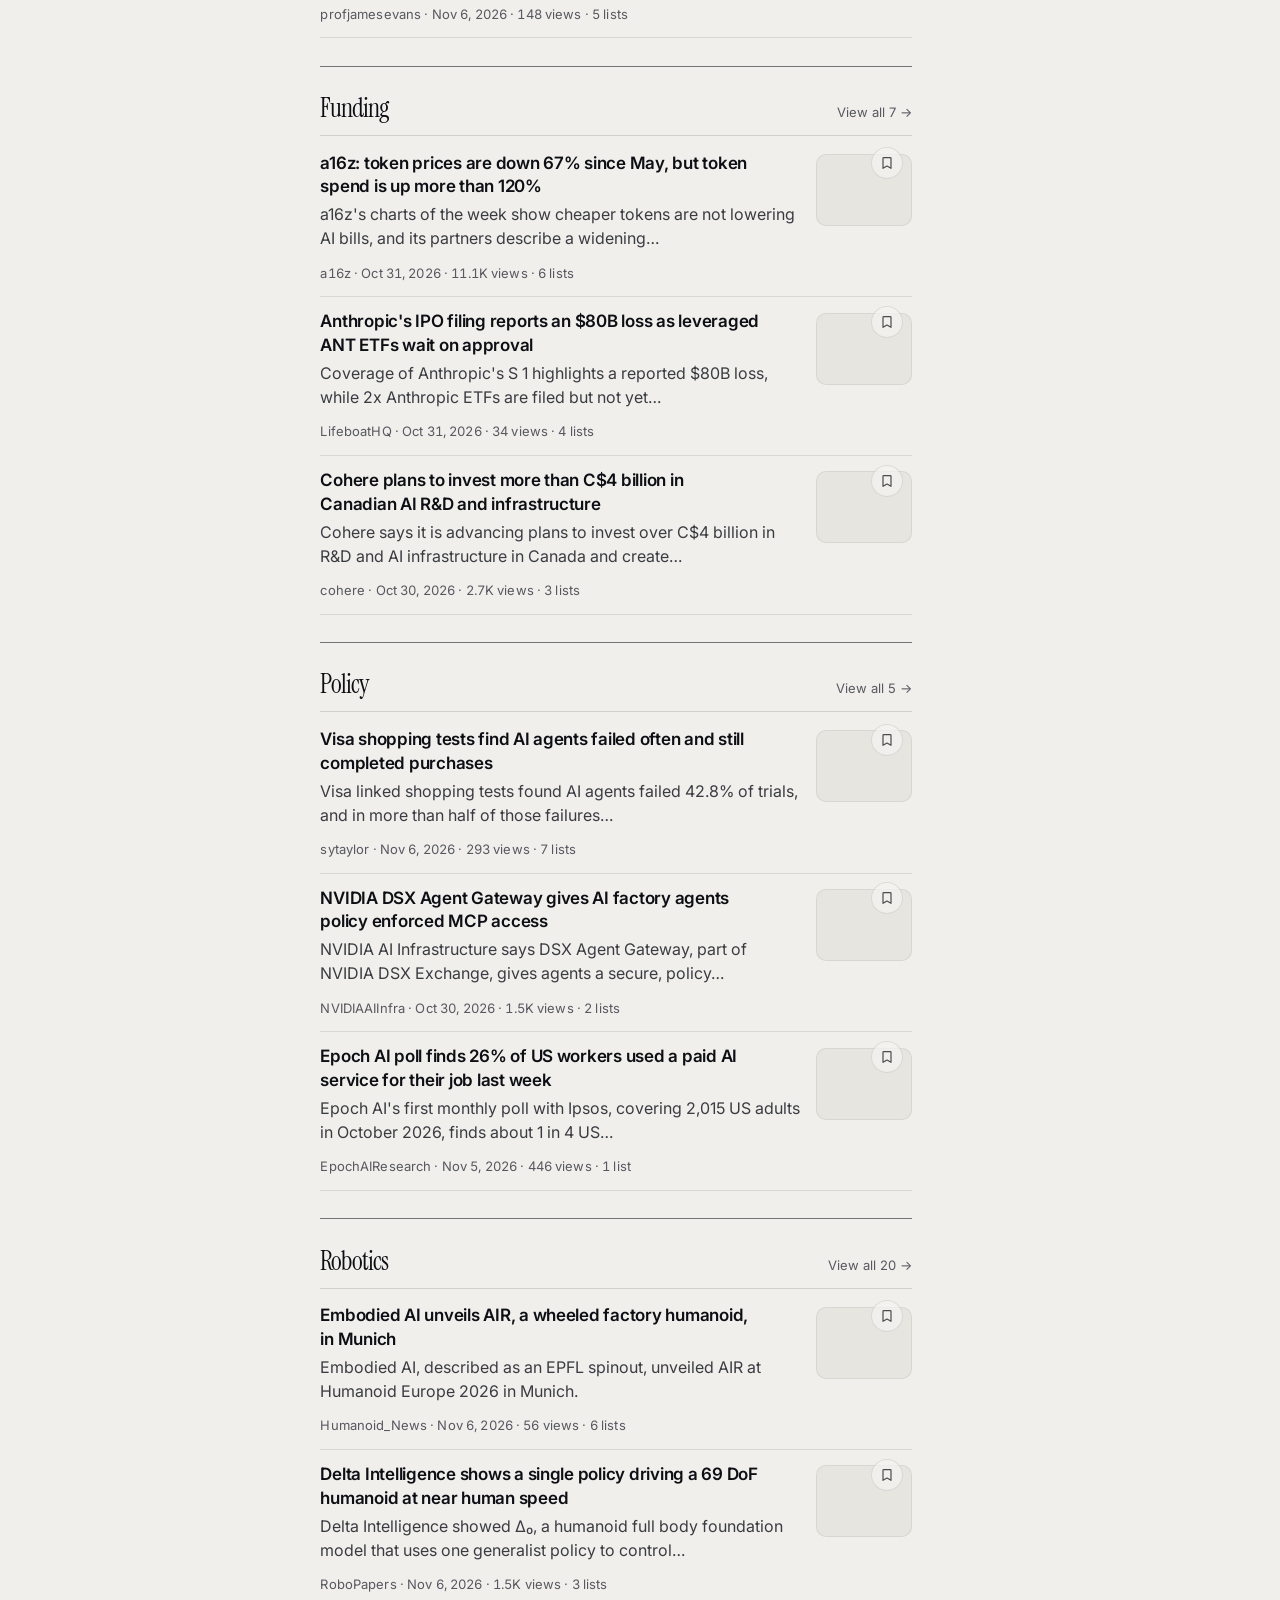
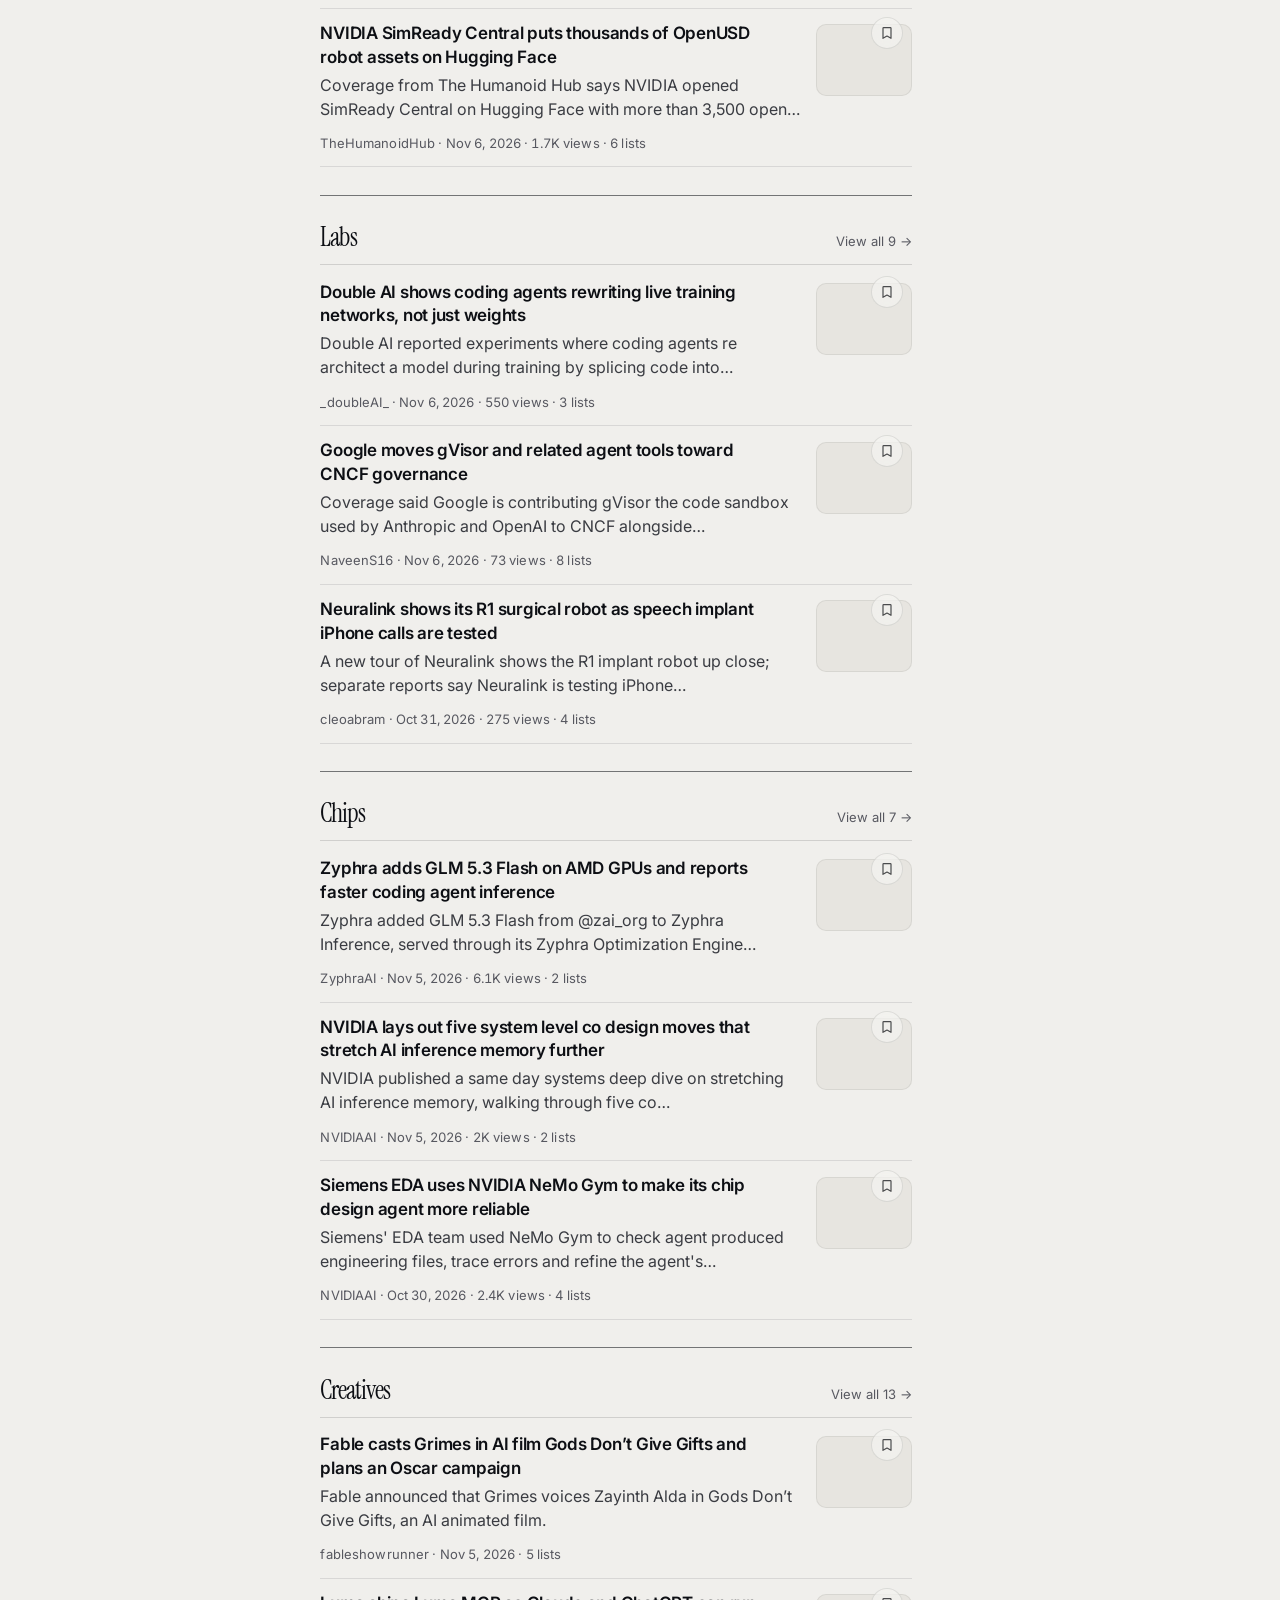
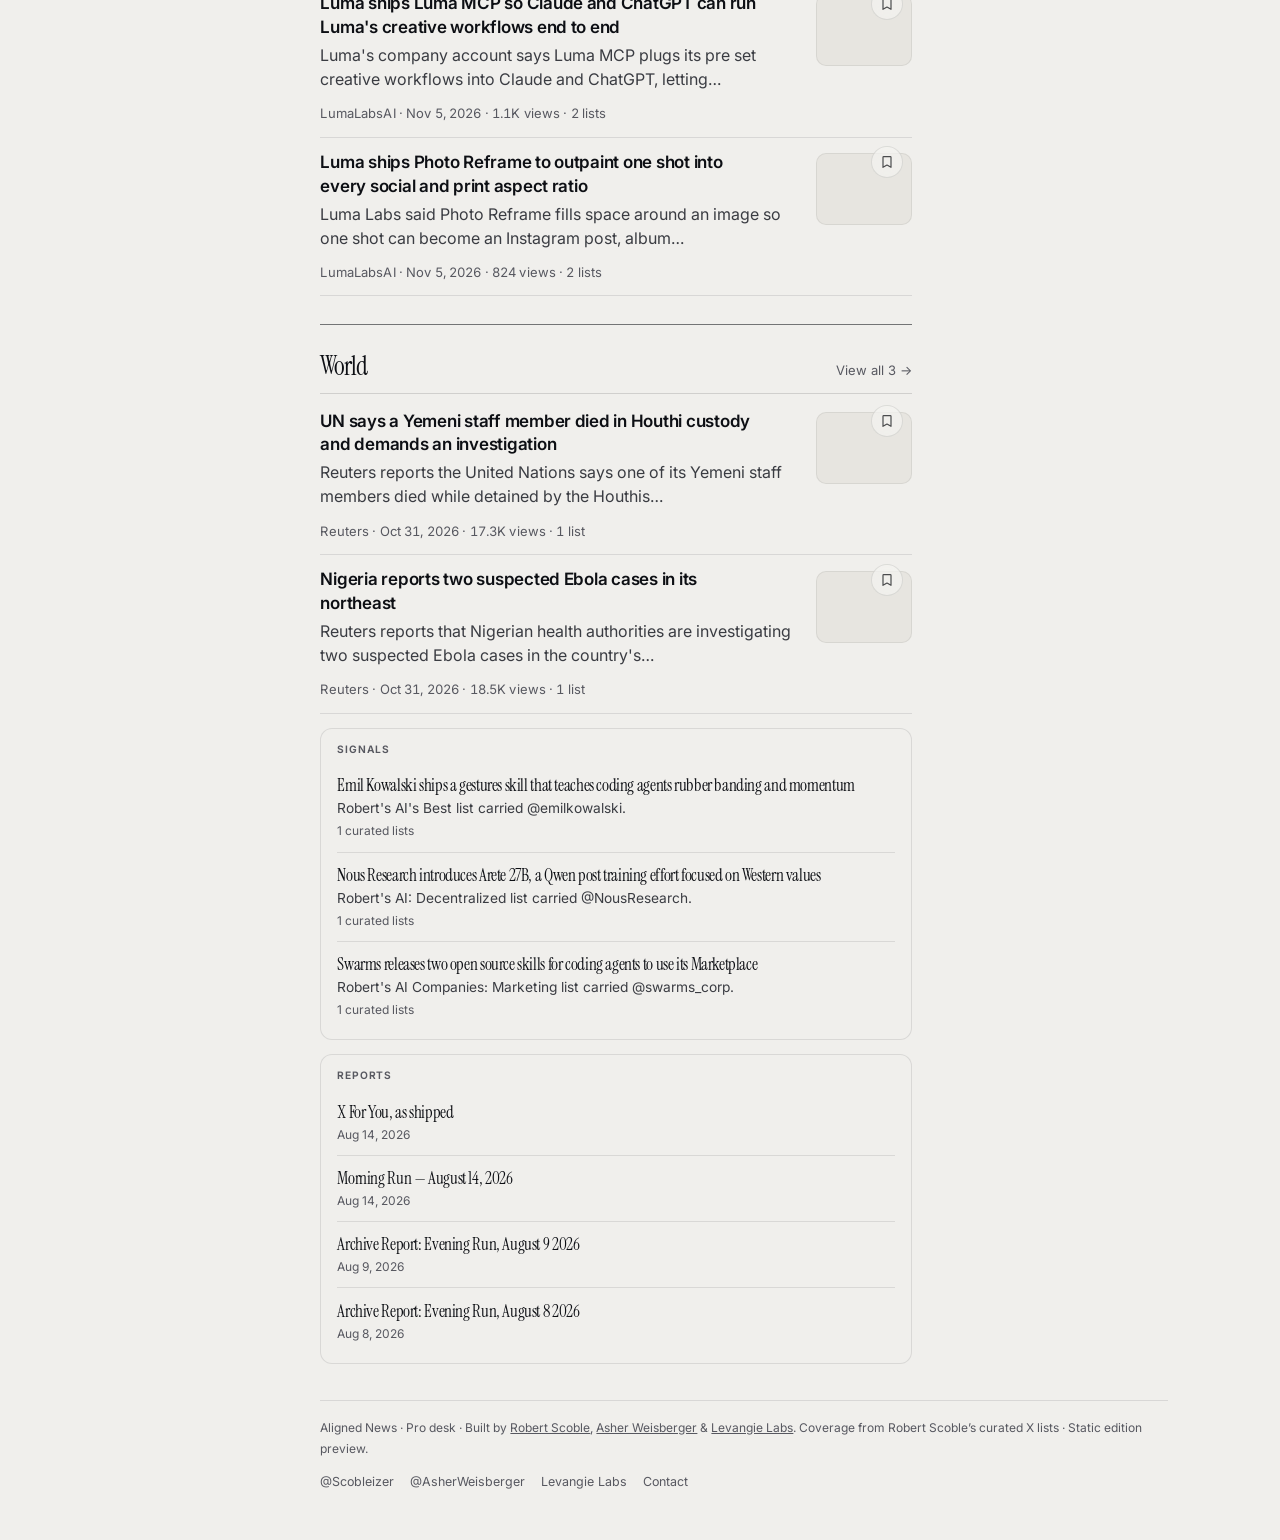
==== commit 3927532b: "Aligned News Sun 2026-11-08: ARC Prize Inkling 2 Small desk 176 (an320)" ====
--- a/index.html
+++ b/index.html
@@ -8,8 +8,8 @@
 <meta name="apple-mobile-web-app-capable" content="yes" />
 <meta name="apple-mobile-web-app-title" content="Aligned News" />
 <meta name="apple-mobile-web-app-status-bar-style" content="default" />
-<link rel="apple-touch-icon" href="icons/apple-touch-icon.png?v=an319" />
-<link rel="manifest" href="manifest.json?v=an319" />
+<link rel="apple-touch-icon" href="icons/apple-touch-icon.png?v=an320" />
+<link rel="manifest" href="manifest.json?v=an320" />
 <title>Today · Aligned News</title>
 <meta name="description" content="Aligned News — AI signal from 63 curated X lists. Ranked from Scoble’s lists, not ads." />
 <link rel="icon" href="data:image/svg+xml,%3Csvg xmlns='http://www.w3.org/2000/svg' viewBox='0 0 64 64'%3E%3Crect width='64' height='64' rx='14' fill='%230D0F14'/%3E%3Cpath d='M18 42 L32 14 L46 42 Z' fill='none' stroke='%23fff' stroke-width='4.5' stroke-linejoin='round'/%3E%3Ccircle cx='32' cy='46' r='3.2' fill='%23fff'/%3E%3C/svg%3E" />
@@ -18,7 +18,7 @@
 <link href="https://fonts.googleapis.com/css2?family=Instrument+Serif:ital,wght@0,400;0,500;1,400;1,500&family=Inter:wght@400;500;600;700;800&family=Source+Serif+4:opsz,wght@8..60,400;8..60,600;8..60,700&display=swap" rel="stylesheet" />
 <style id="an218-fonts">html:not(.fonts-ready) .brand-align-half,html:not(.fonts-ready) .brand-align-sub em{opacity:0!important;animation:none!important;visibility:hidden!important}</style>
 <script>(function(){function r(){document.documentElement.classList.add("fonts-ready")}try{if(document.fonts&&document.fonts.ready)document.fonts.ready.then(r);else r()}catch(e){r()}setTimeout(r,1600)})();</script>
-<link rel="stylesheet" href="styles.css?v=an319" />
+<link rel="stylesheet" href="styles.css?v=an320" />
 </head>
 <body data-page="today">
 <a class="reader-skip" href="#main-content">Skip to stories</a>
@@ -156,8 +156,8 @@
       </div>
     </main>
   </div>
-  <script src="i18n.js?v=an319"></script>
-  <script src="an-saved.js?v=an319"></script>
-  <script src="app.js?v=an319"></script>
+  <script src="i18n.js?v=an320"></script>
+  <script src="an-saved.js?v=an320"></script>
+  <script src="app.js?v=an320"></script>
 </body>
 </html>
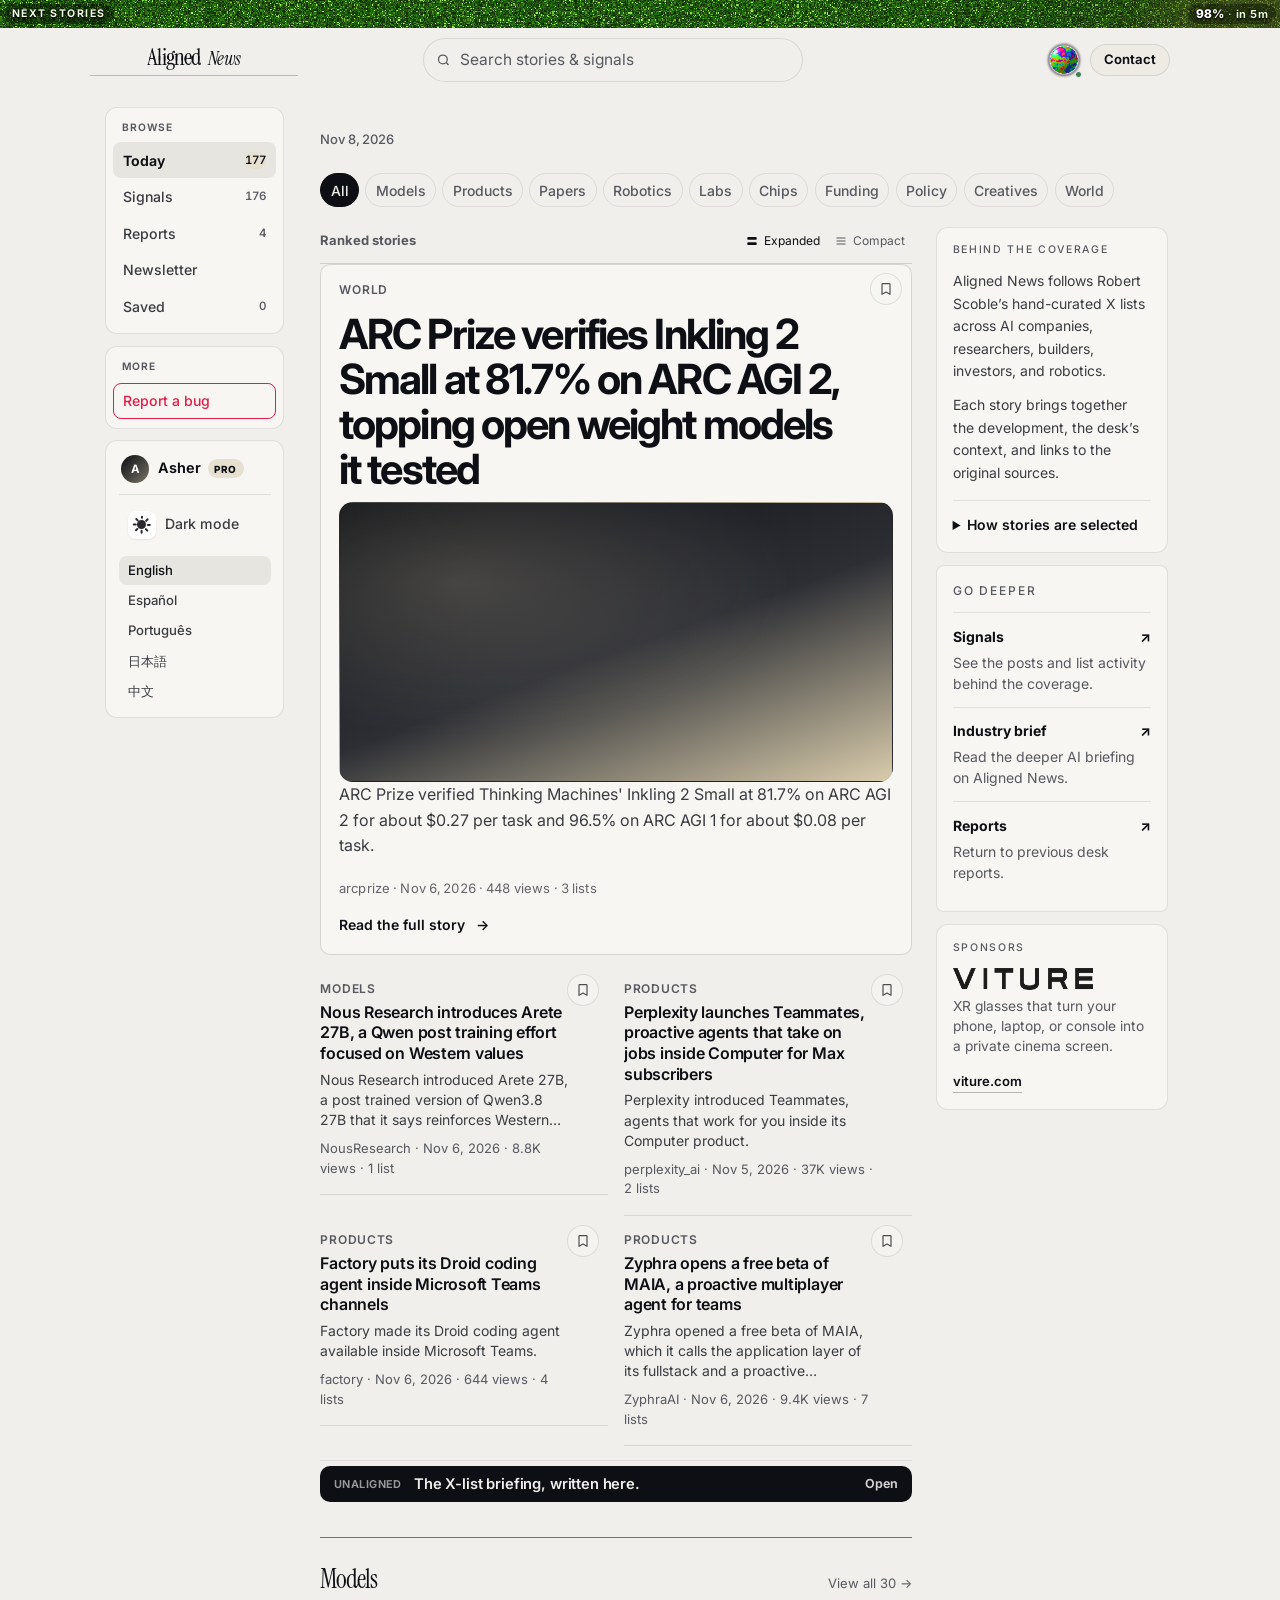
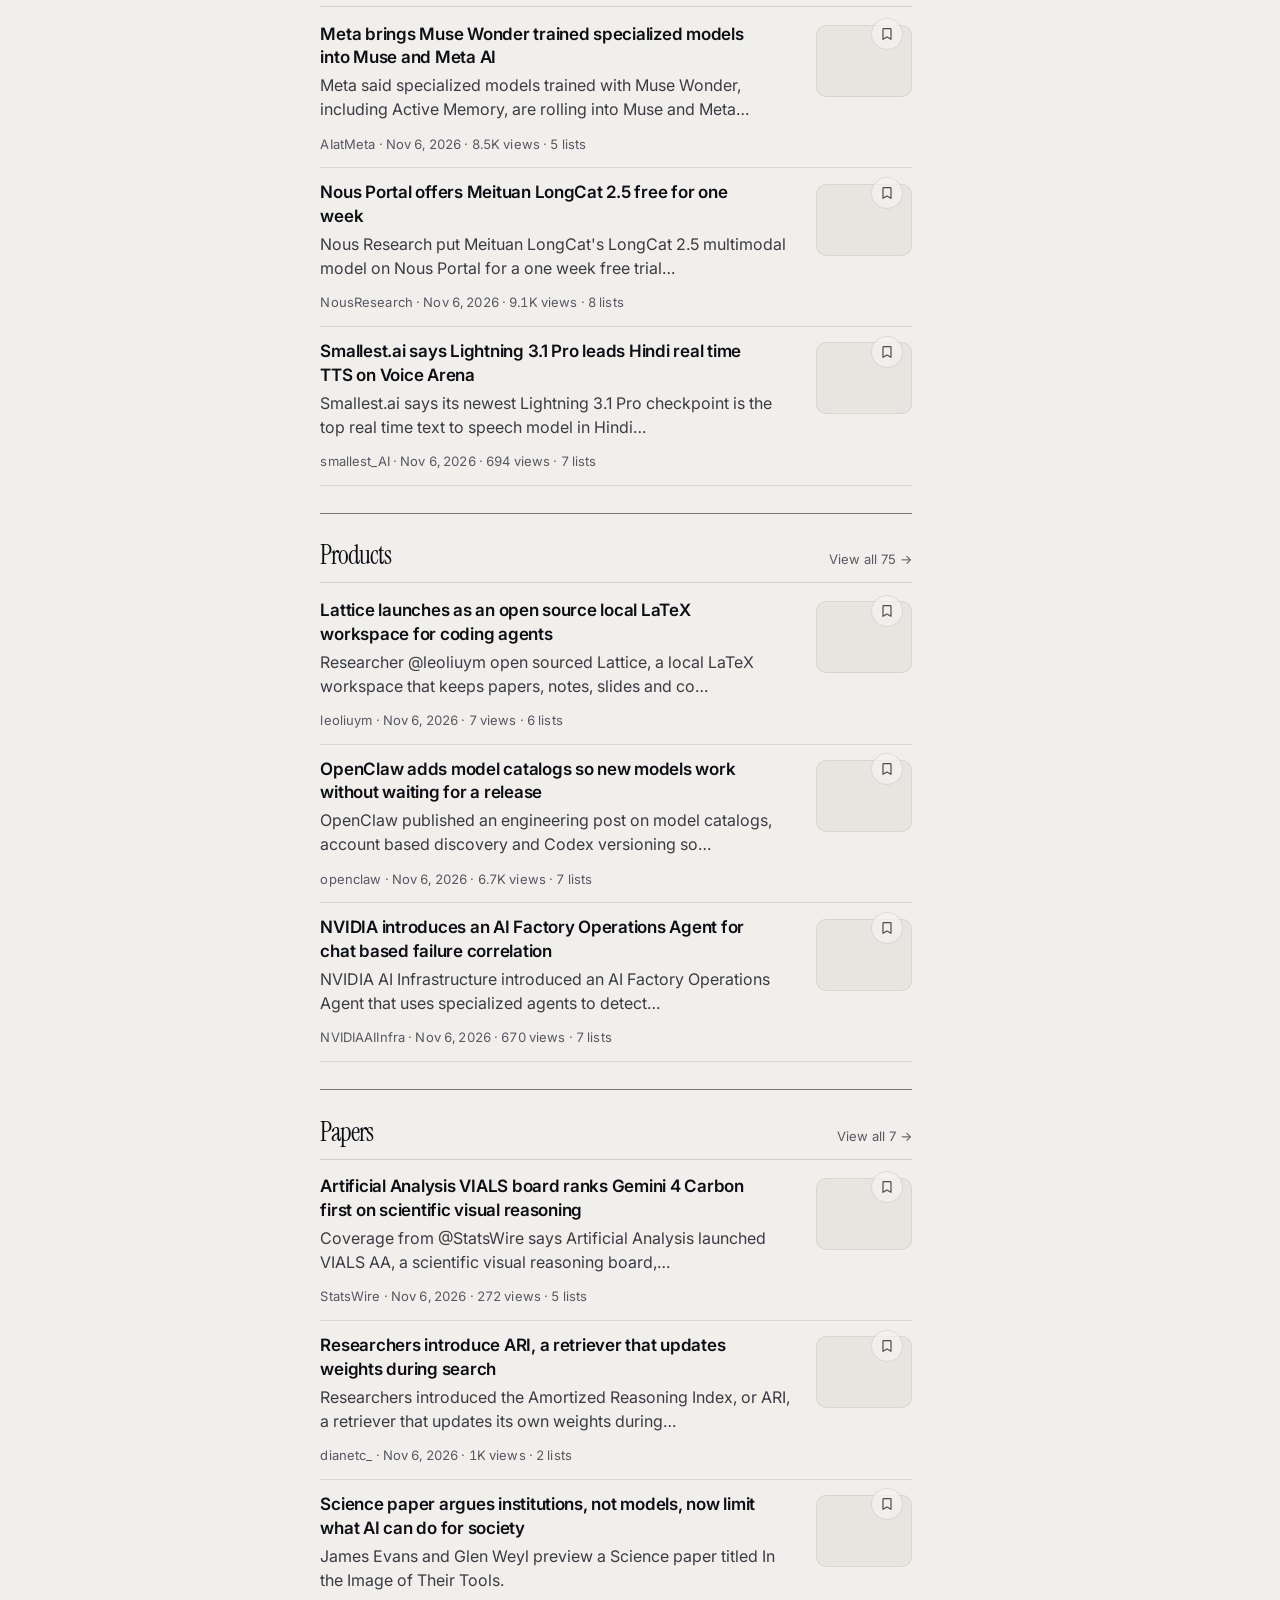
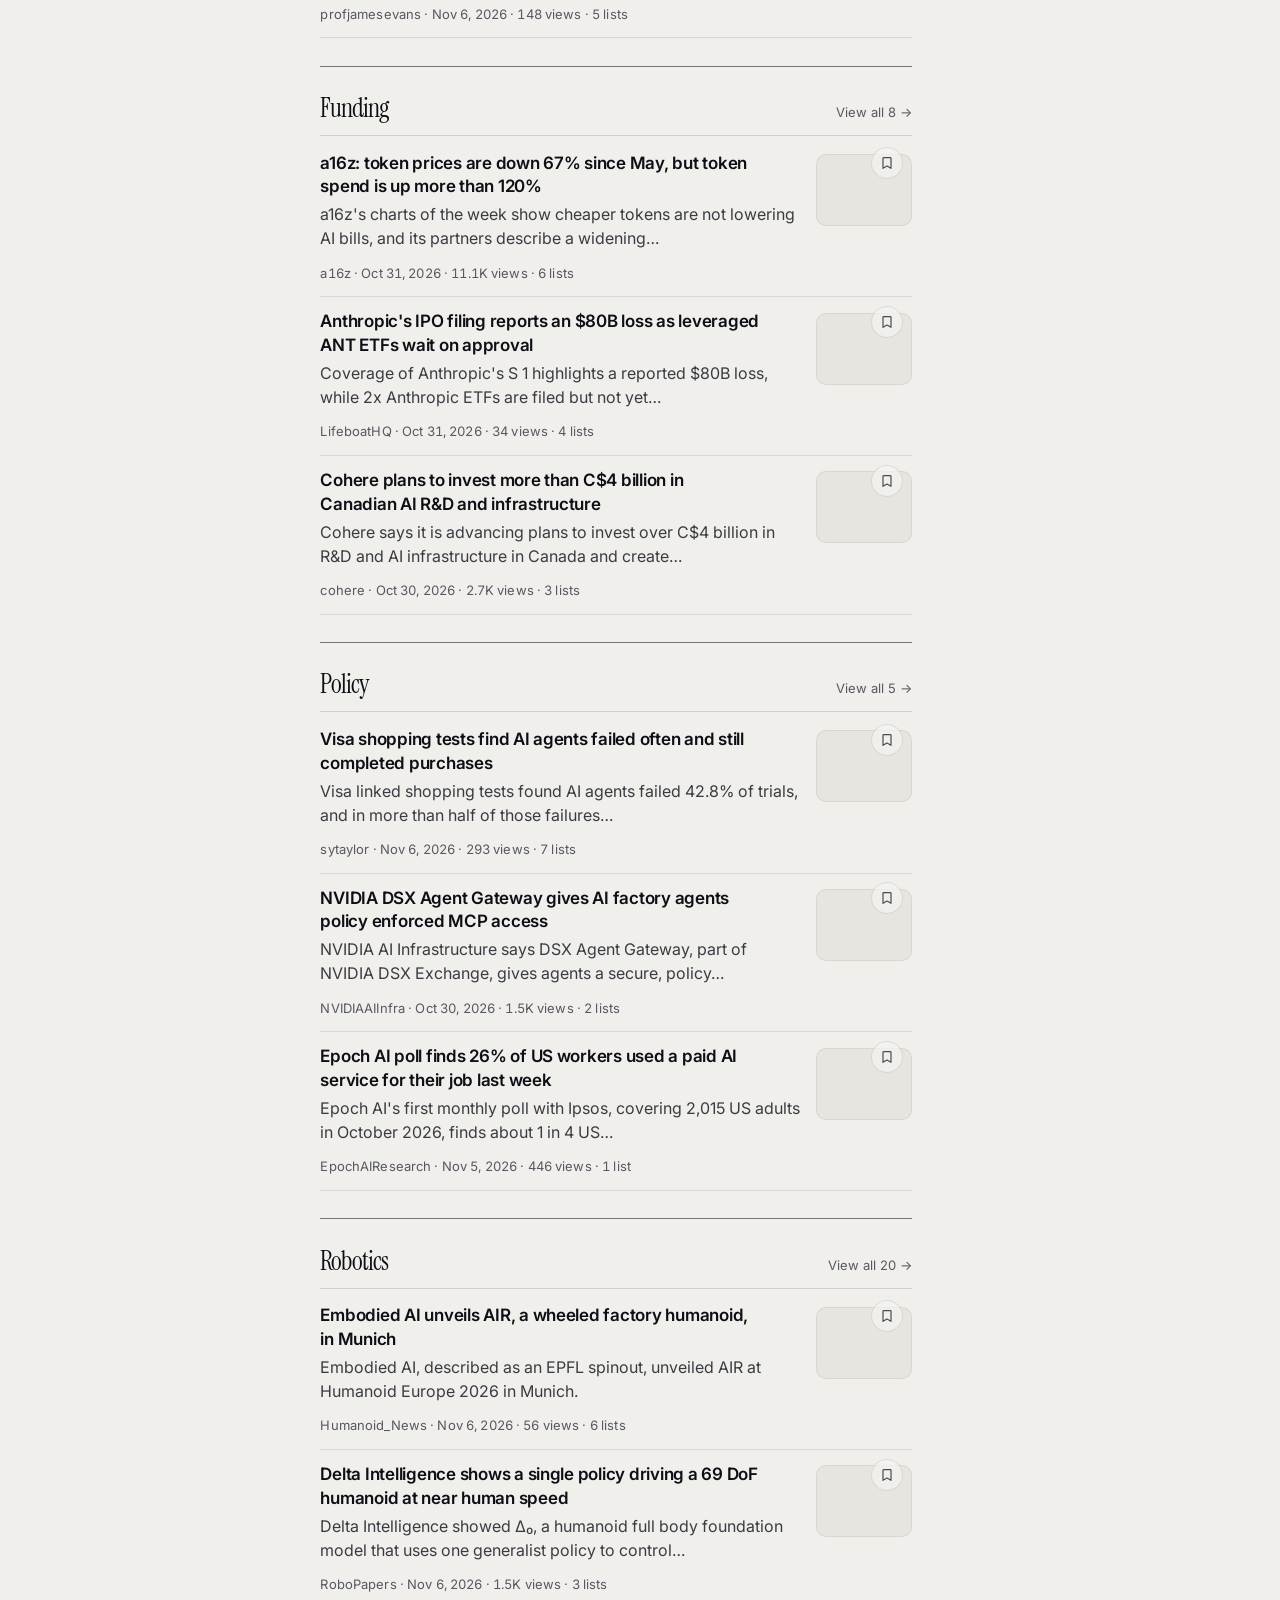
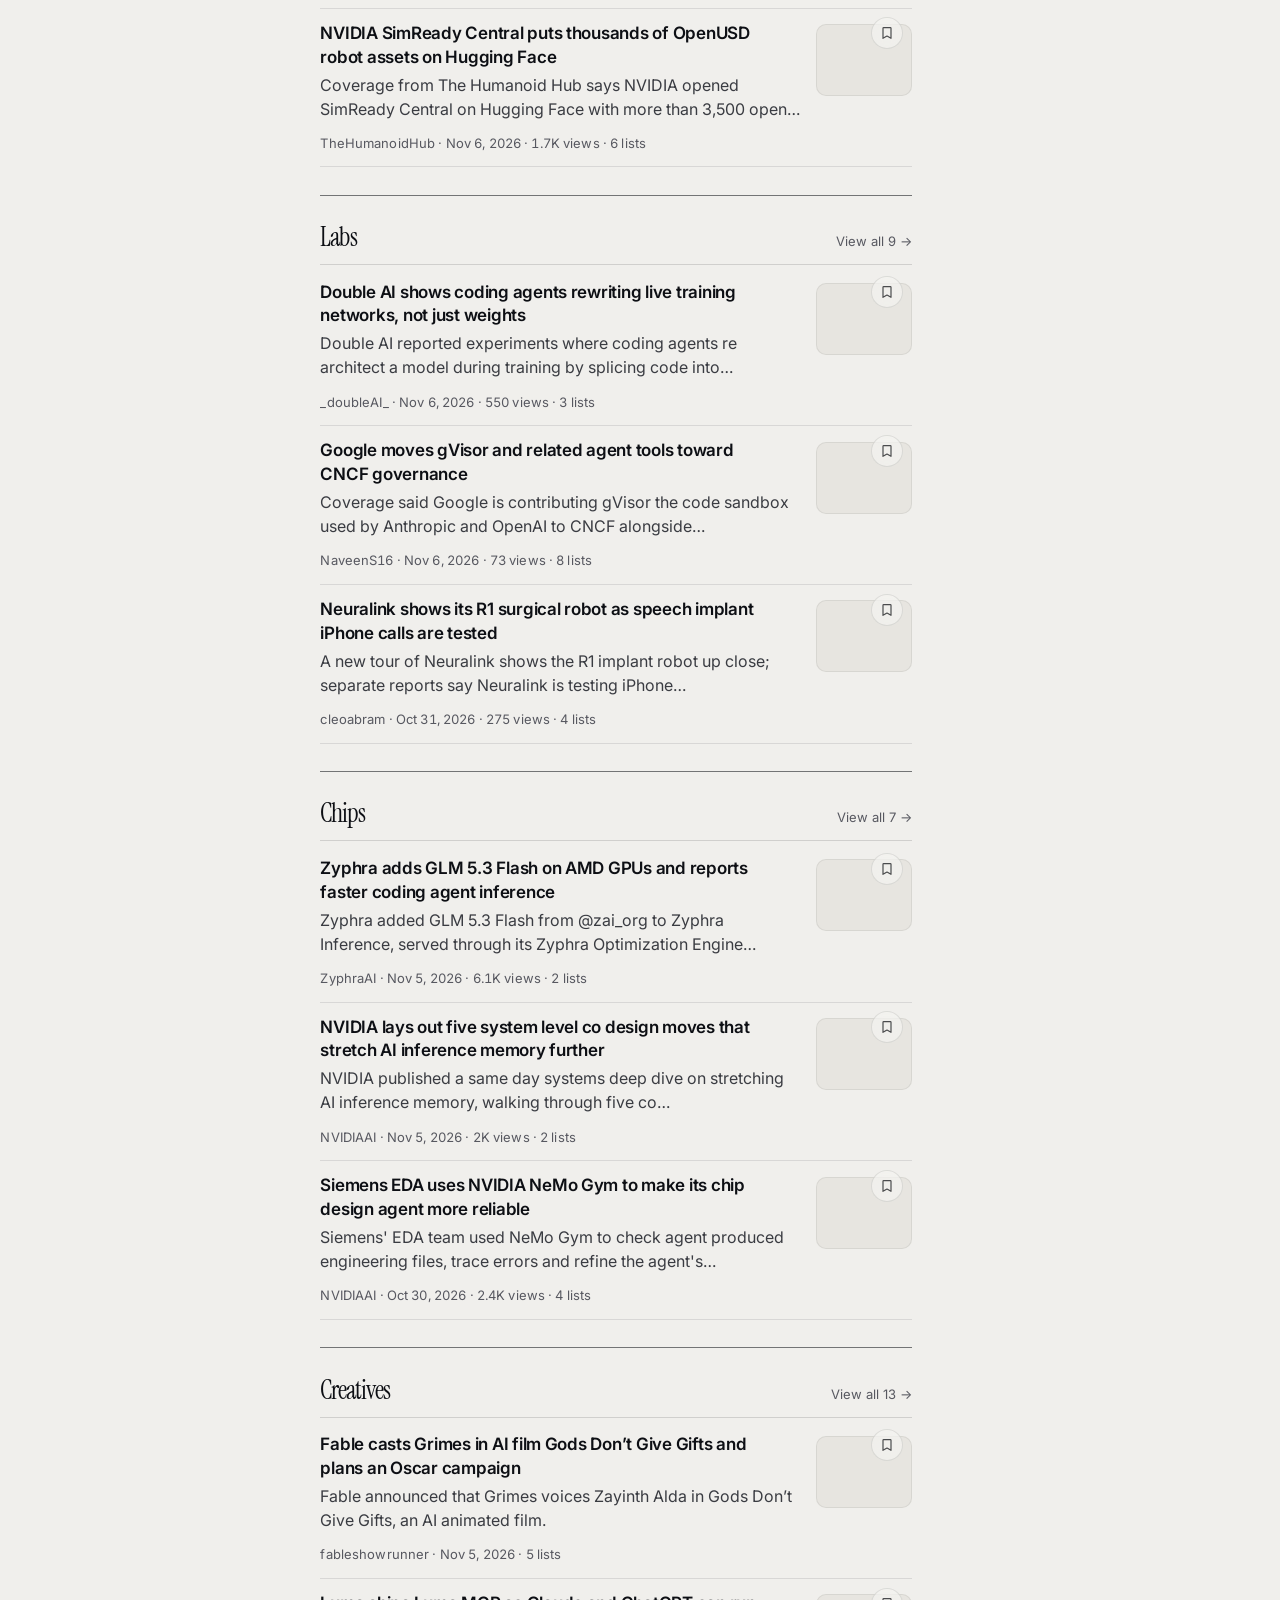
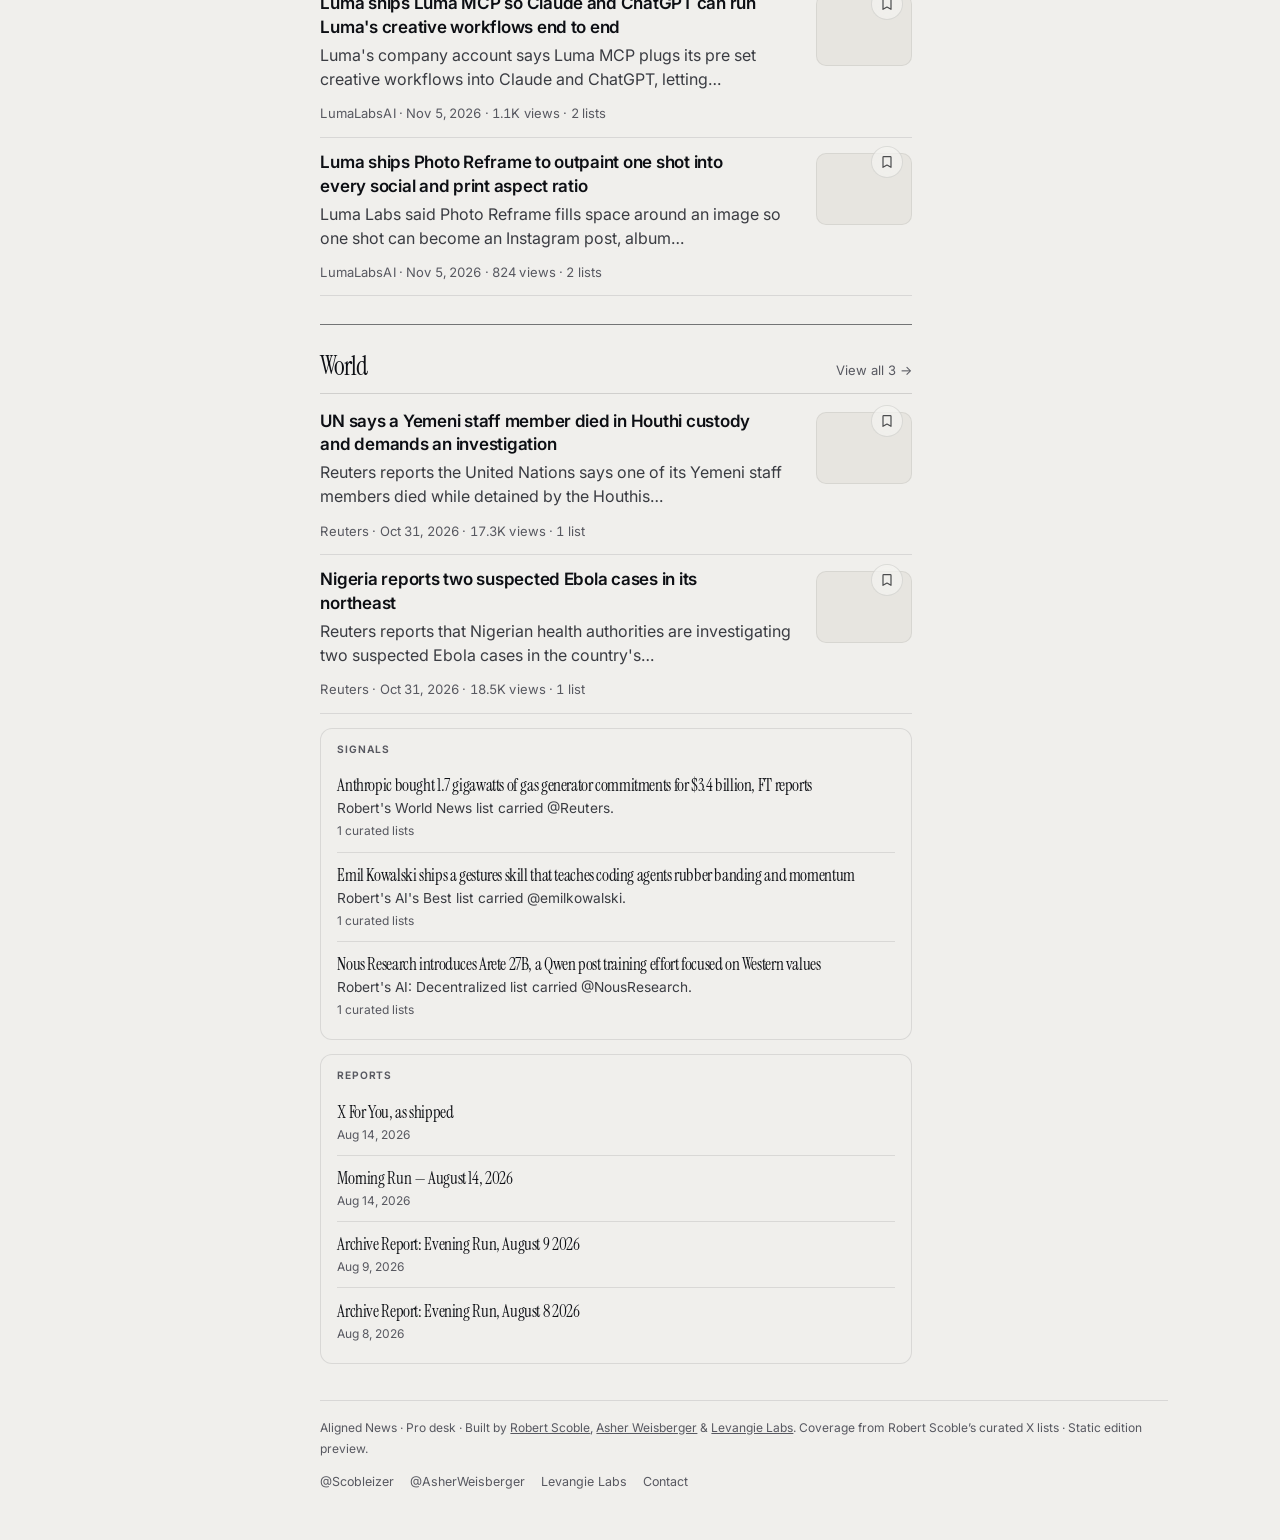
==== commit 7dc27100: "Aligned News Sun 2026-11-08: ARC Prize Inkling 2 Small desk 177 (an321)" ====
--- a/index.html
+++ b/index.html
@@ -8,8 +8,8 @@
 <meta name="apple-mobile-web-app-capable" content="yes" />
 <meta name="apple-mobile-web-app-title" content="Aligned News" />
 <meta name="apple-mobile-web-app-status-bar-style" content="default" />
-<link rel="apple-touch-icon" href="icons/apple-touch-icon.png?v=an320" />
-<link rel="manifest" href="manifest.json?v=an320" />
+<link rel="apple-touch-icon" href="icons/apple-touch-icon.png?v=an321" />
+<link rel="manifest" href="manifest.json?v=an321" />
 <title>Today · Aligned News</title>
 <meta name="description" content="Aligned News — AI signal from 63 curated X lists. Ranked from Scoble’s lists, not ads." />
 <link rel="icon" href="data:image/svg+xml,%3Csvg xmlns='http://www.w3.org/2000/svg' viewBox='0 0 64 64'%3E%3Crect width='64' height='64' rx='14' fill='%230D0F14'/%3E%3Cpath d='M18 42 L32 14 L46 42 Z' fill='none' stroke='%23fff' stroke-width='4.5' stroke-linejoin='round'/%3E%3Ccircle cx='32' cy='46' r='3.2' fill='%23fff'/%3E%3C/svg%3E" />
@@ -18,7 +18,7 @@
 <link href="https://fonts.googleapis.com/css2?family=Instrument+Serif:ital,wght@0,400;0,500;1,400;1,500&family=Inter:wght@400;500;600;700;800&family=Source+Serif+4:opsz,wght@8..60,400;8..60,600;8..60,700&display=swap" rel="stylesheet" />
 <style id="an218-fonts">html:not(.fonts-ready) .brand-align-half,html:not(.fonts-ready) .brand-align-sub em{opacity:0!important;animation:none!important;visibility:hidden!important}</style>
 <script>(function(){function r(){document.documentElement.classList.add("fonts-ready")}try{if(document.fonts&&document.fonts.ready)document.fonts.ready.then(r);else r()}catch(e){r()}setTimeout(r,1600)})();</script>
-<link rel="stylesheet" href="styles.css?v=an320" />
+<link rel="stylesheet" href="styles.css?v=an321" />
 </head>
 <body data-page="today">
 <a class="reader-skip" href="#main-content">Skip to stories</a>
@@ -156,8 +156,8 @@
       </div>
     </main>
   </div>
-  <script src="i18n.js?v=an320"></script>
-  <script src="an-saved.js?v=an320"></script>
-  <script src="app.js?v=an320"></script>
+  <script src="i18n.js?v=an321"></script>
+  <script src="an-saved.js?v=an321"></script>
+  <script src="app.js?v=an321"></script>
 </body>
 </html>
